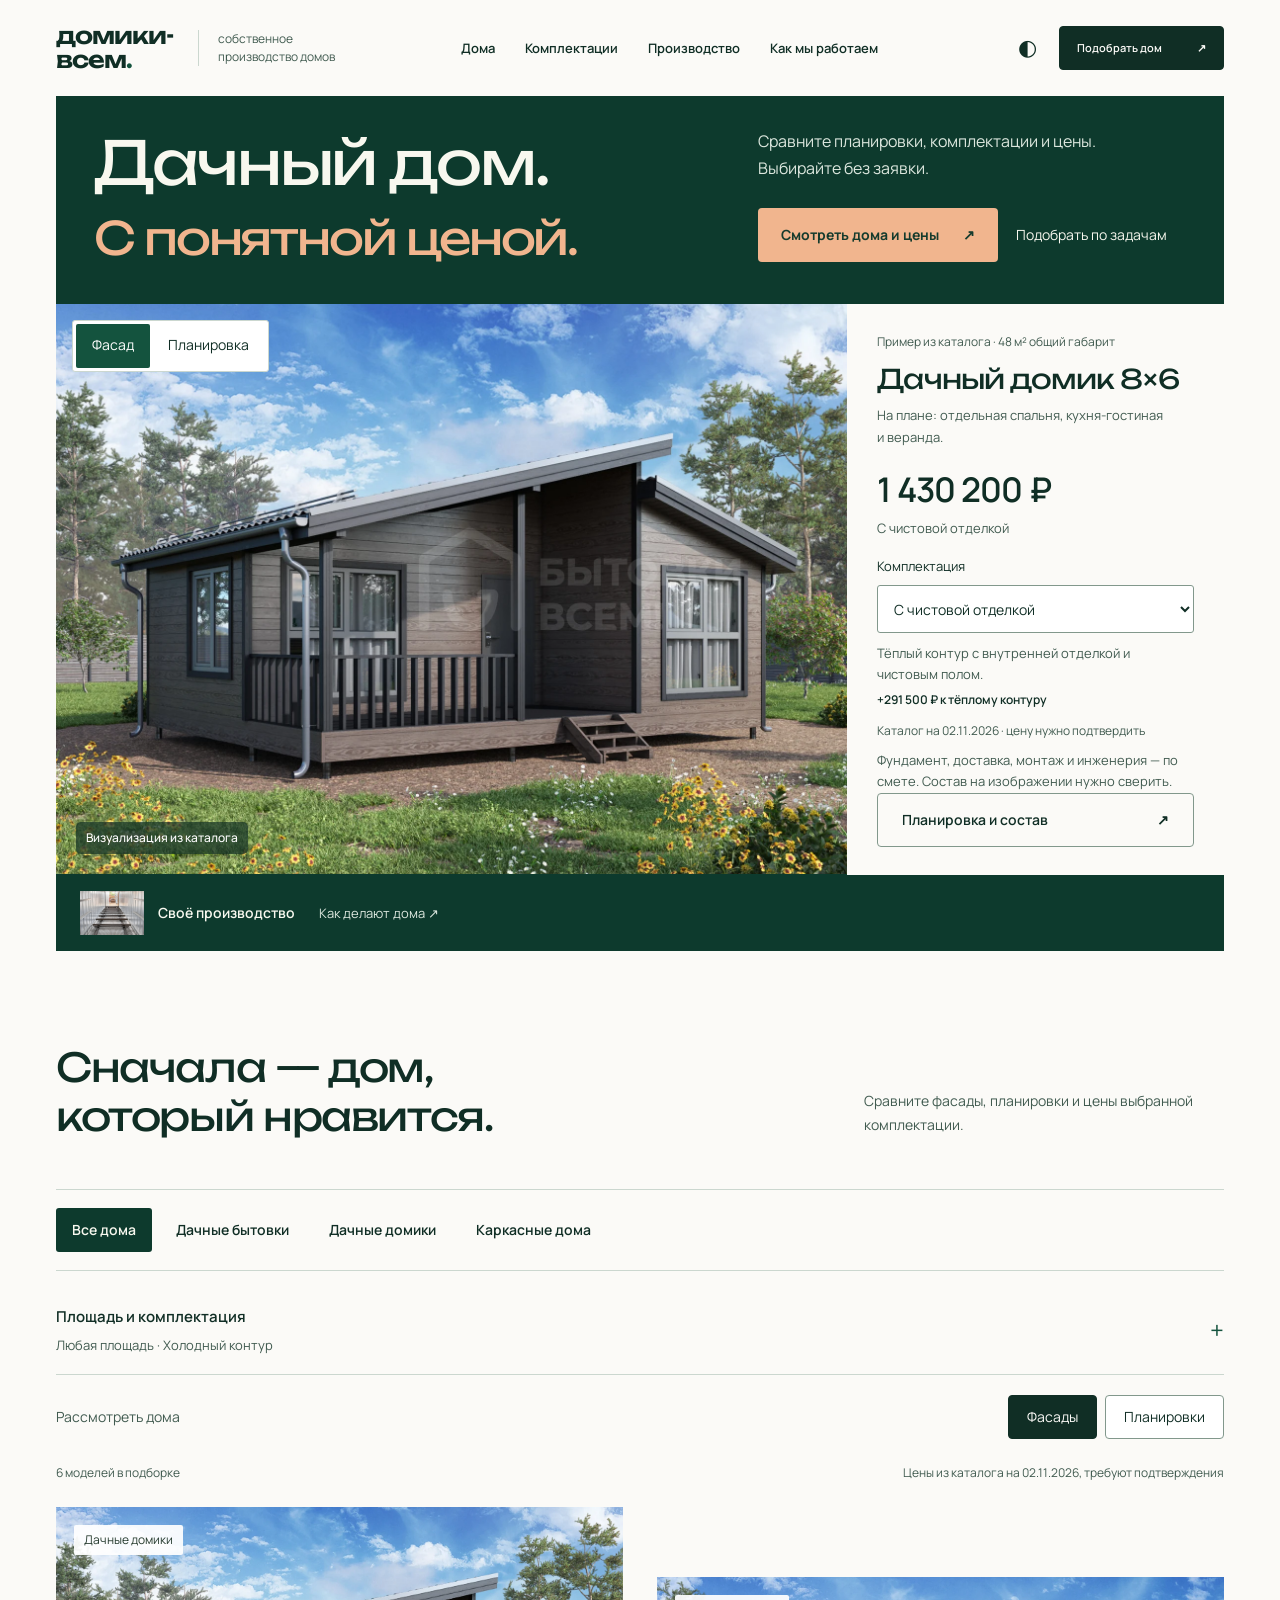
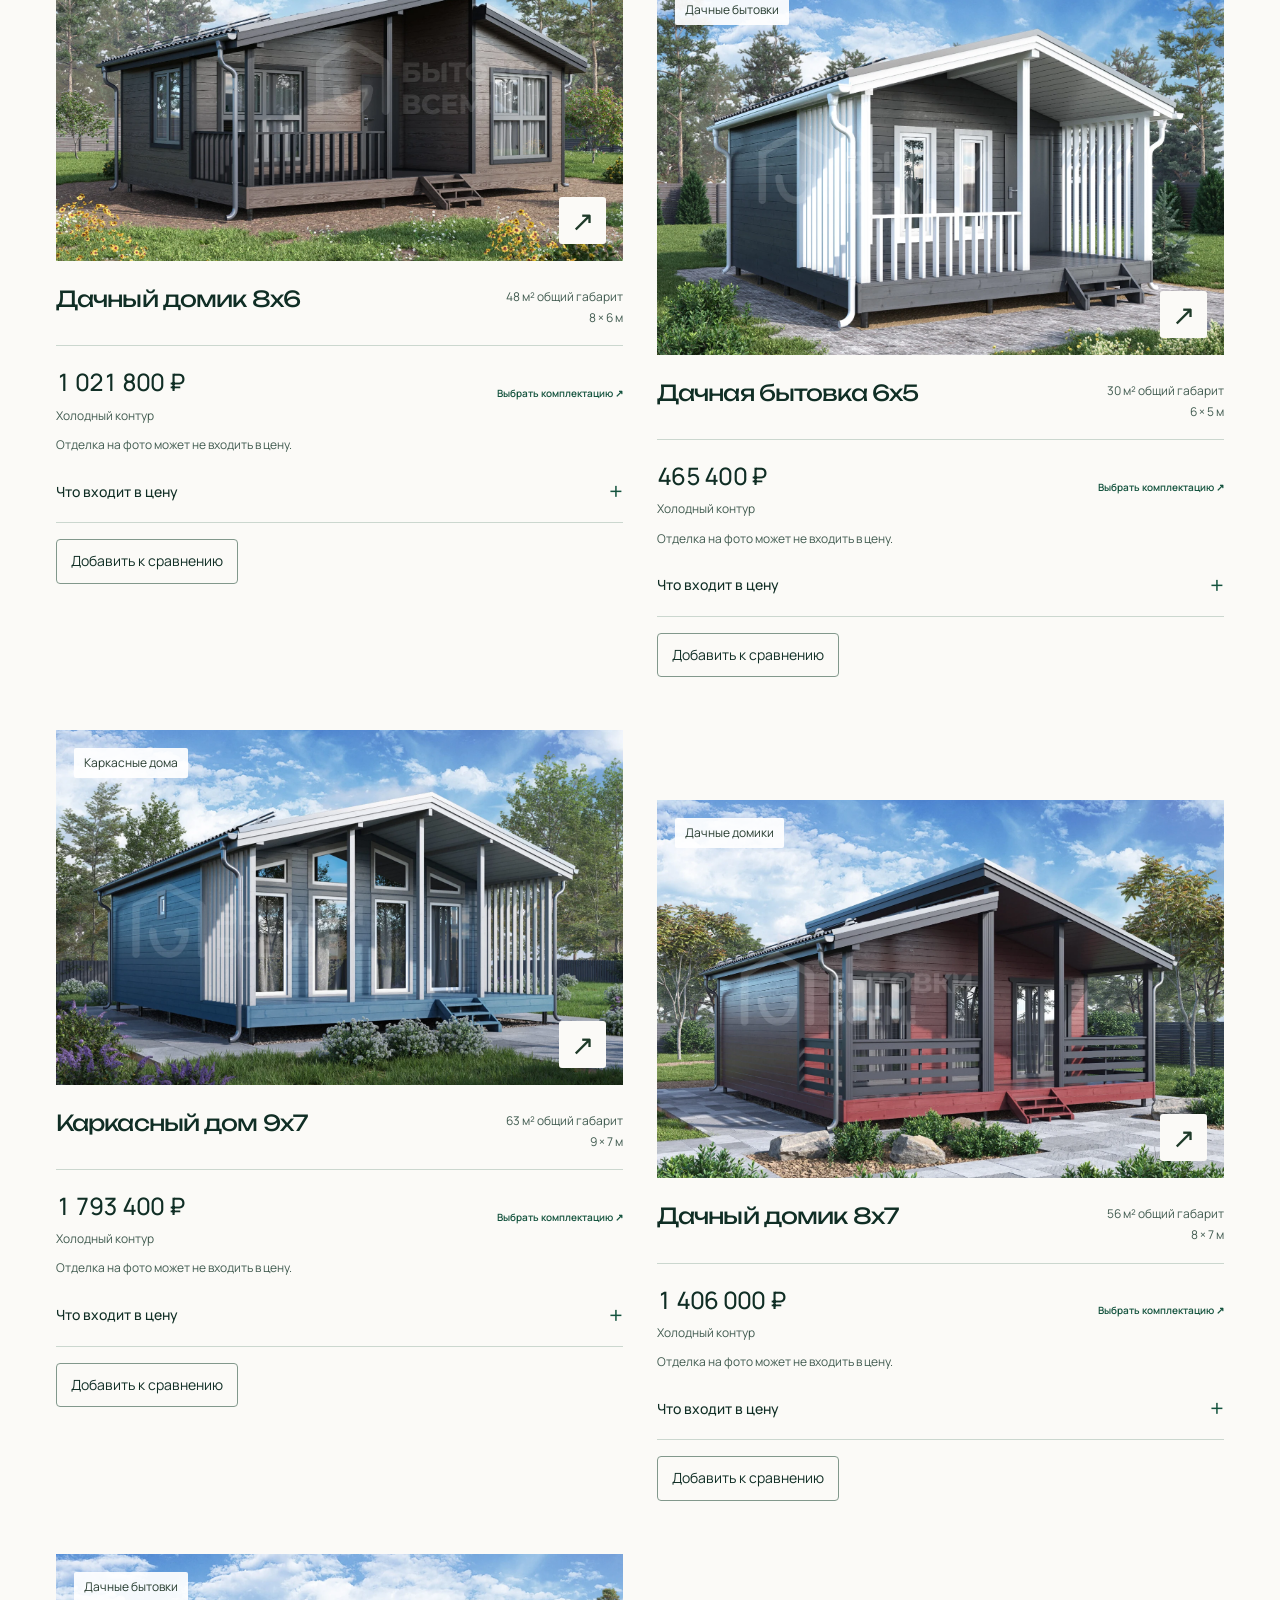
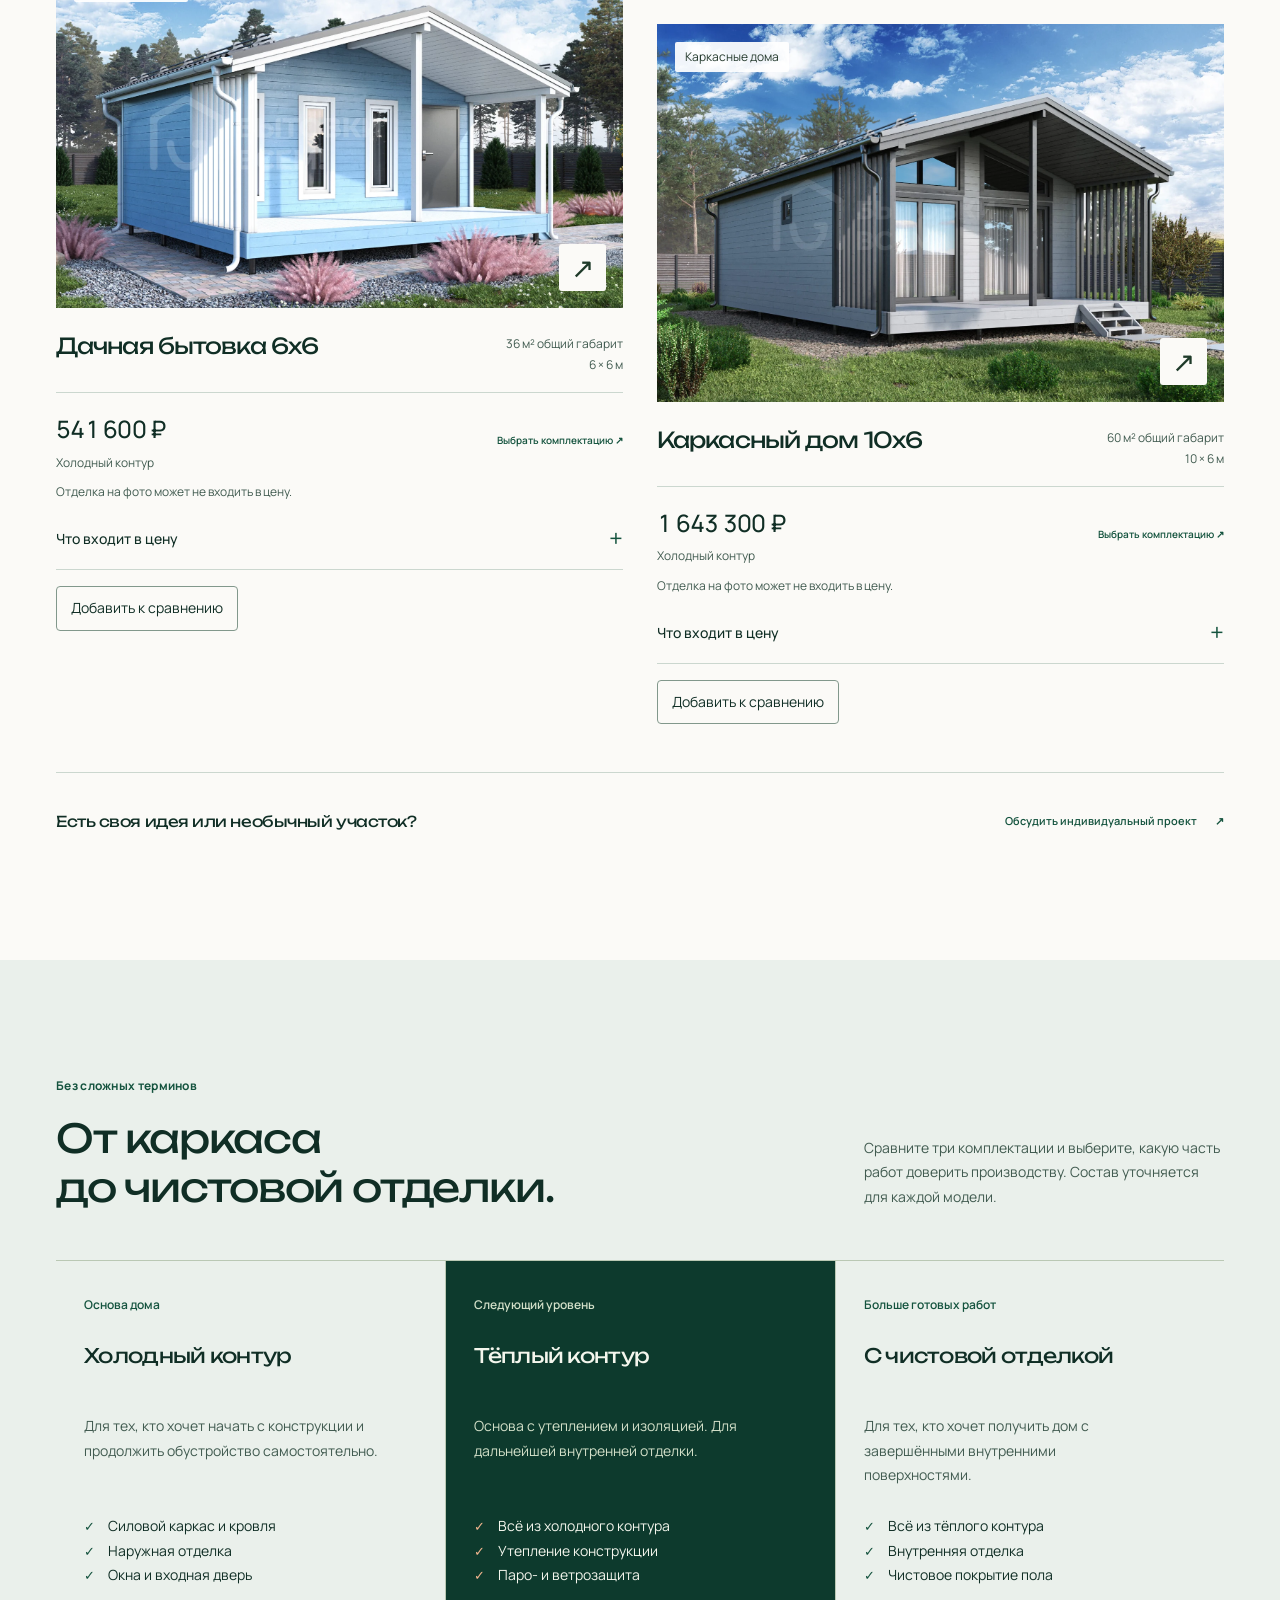
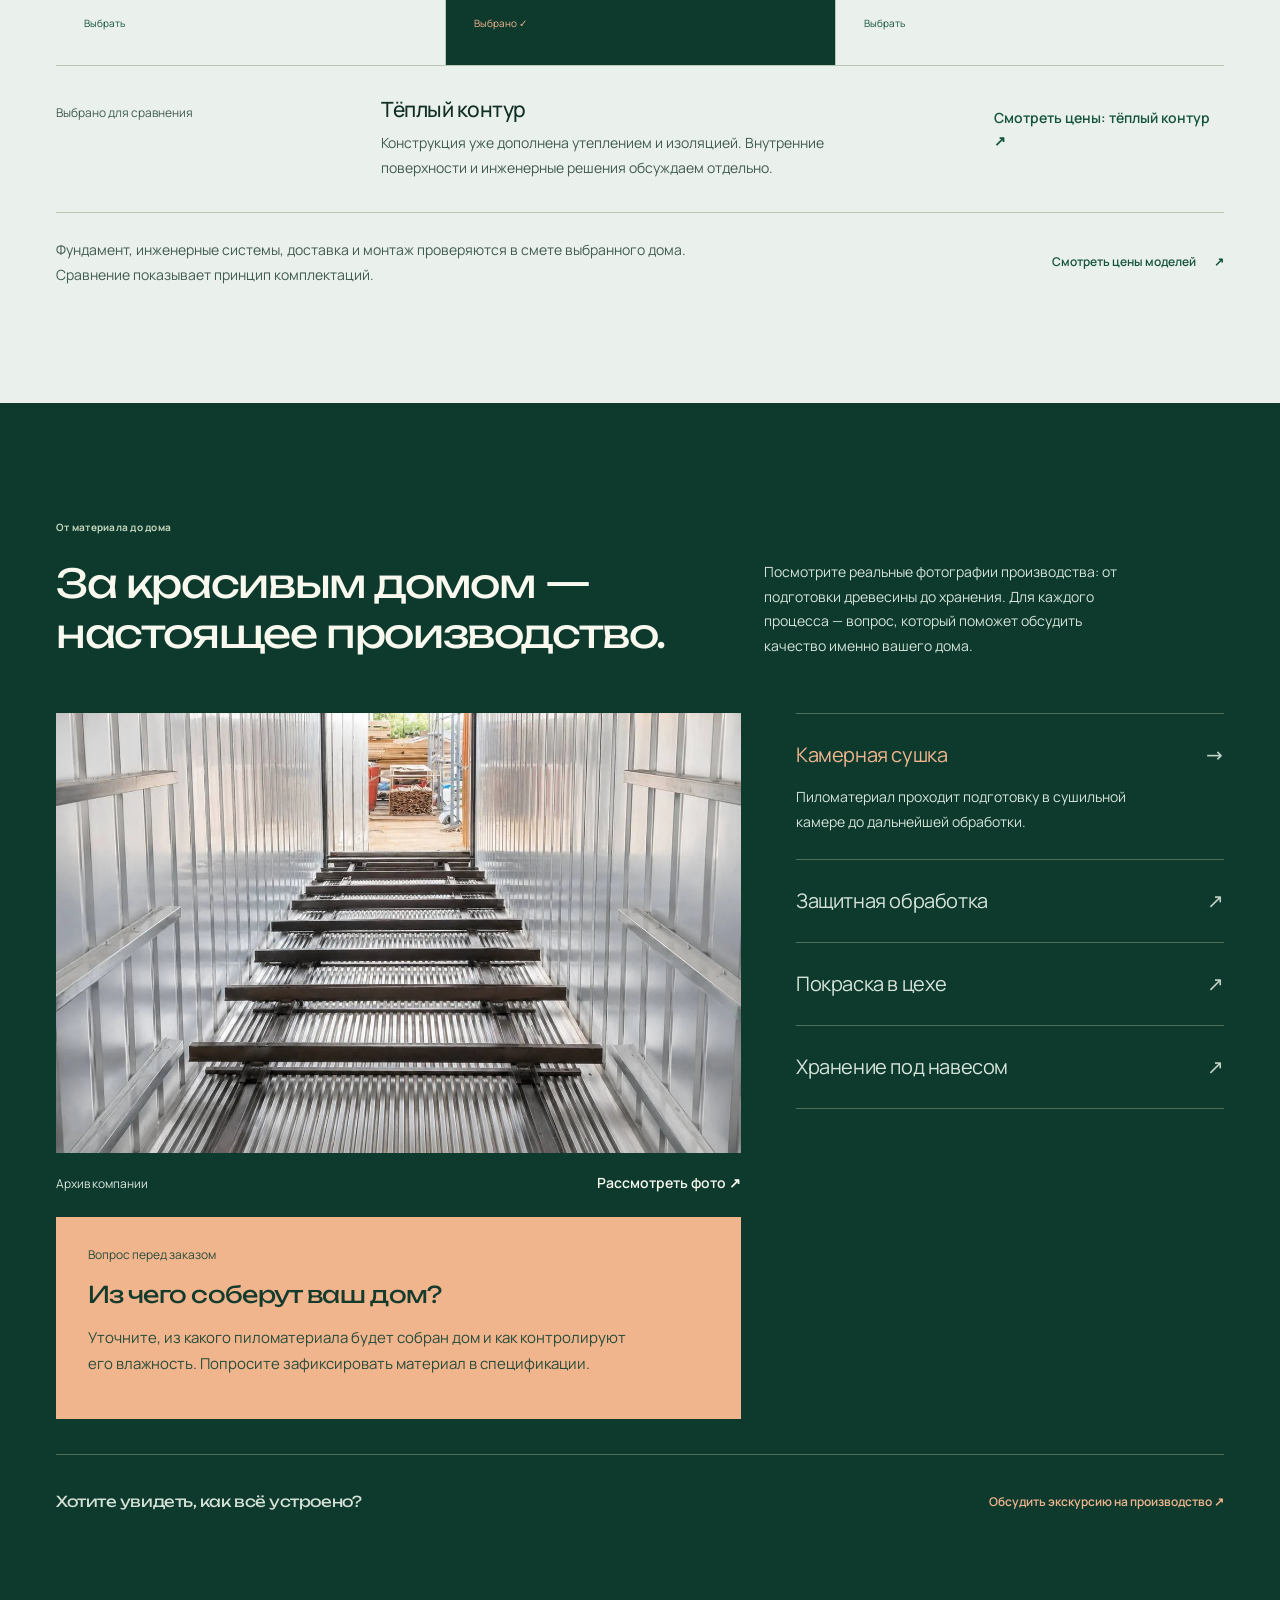
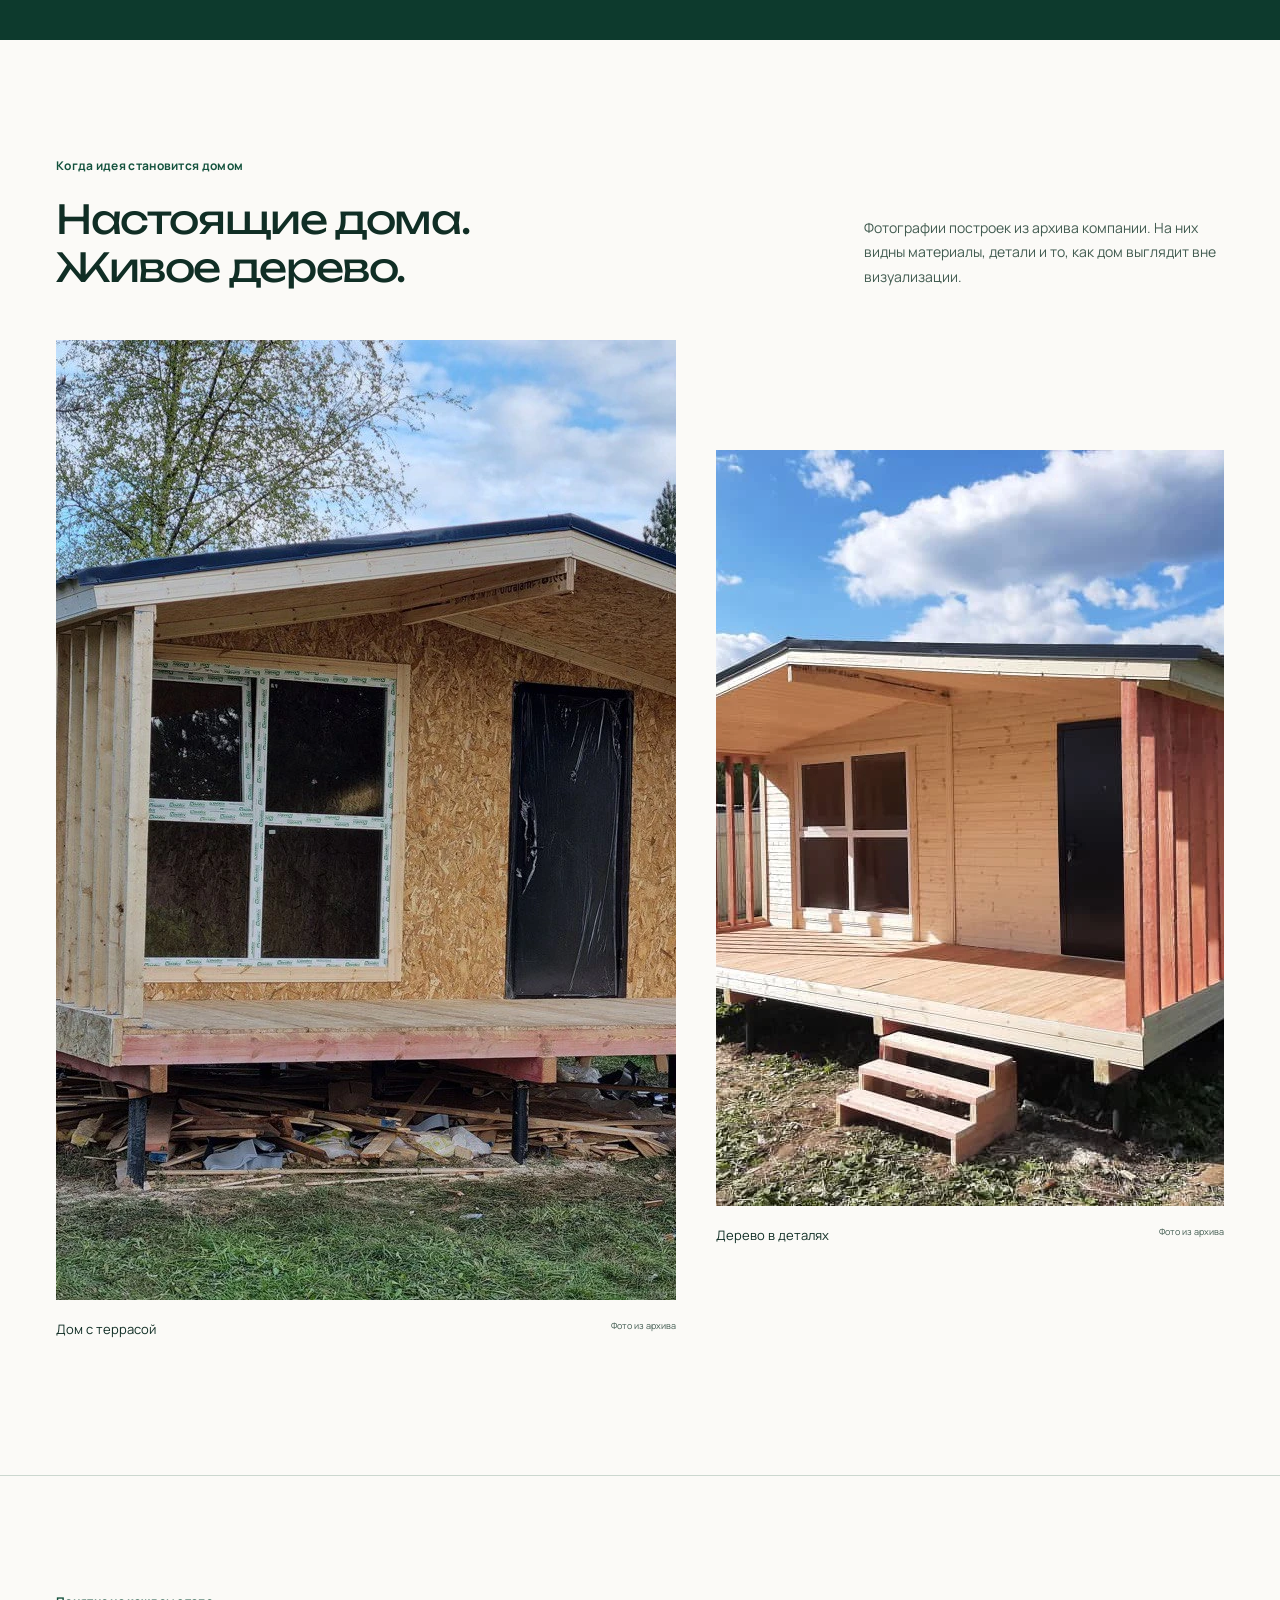
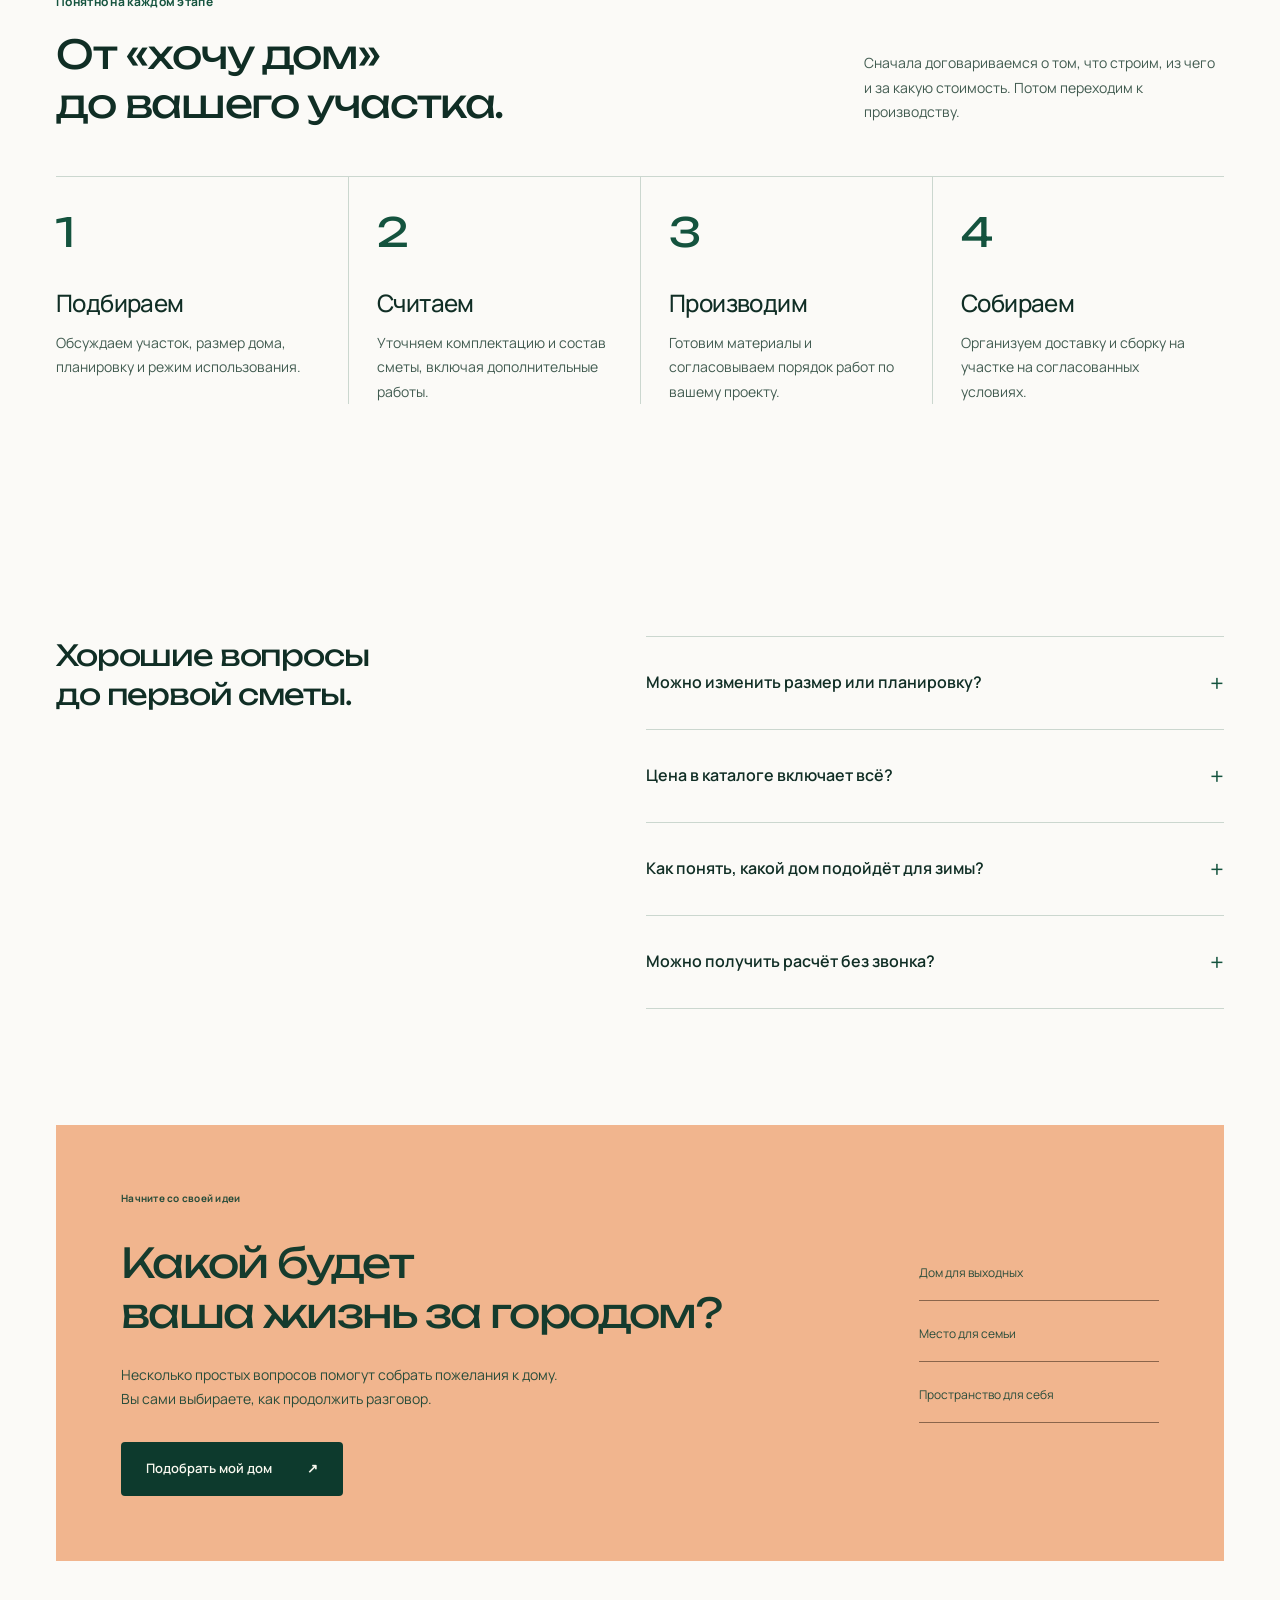
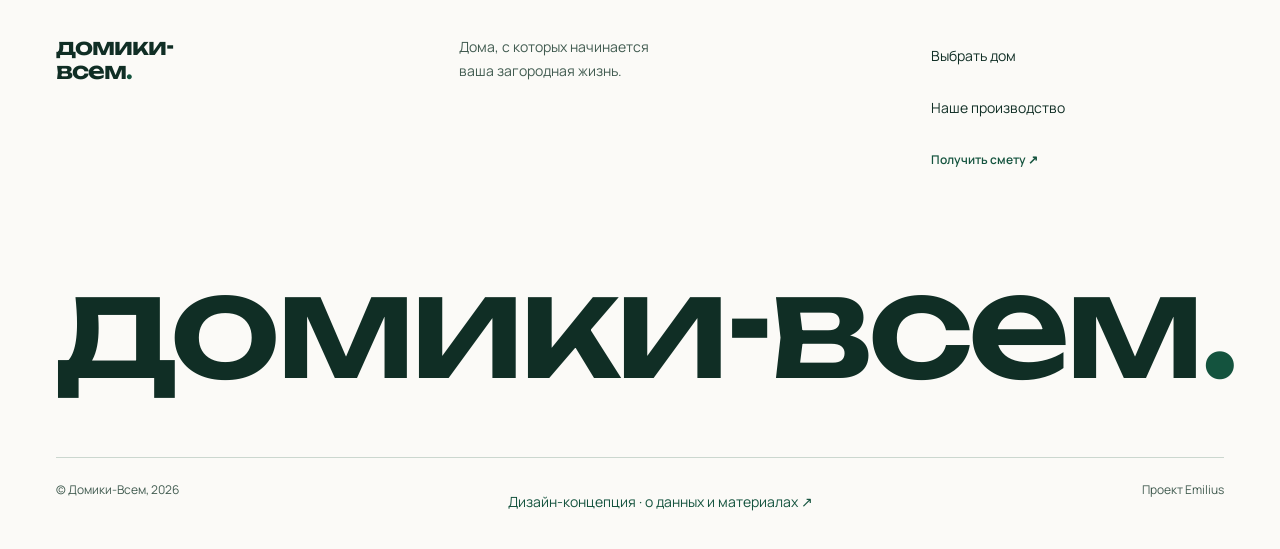
==== index.html @ 2ce1e530 "Keep hero prices honest when catalogue data is unavailable" ====
<!doctype html>
<!-- REVISION 2: Architectural character: compact-house culture, distinctive Unbounded typography, a forest-green living-space hero, staggered house selection and tactile readiness comparison. Product data, estimate flow and public audience preserved. THESIS: A house showroom with transparent choices. OWN-WORLD: daylight canvas, forest green, large unframed architecture and precise spec rows. STORY: see a home, understand its configuration, request an estimate. FIRST VIEWPORT: typographic brand and navigation; left headline, right brief and actions; panoramic house photograph below. FORM: grounded direction 5, exhibition catalogue, seed 46422dab; direct implementation authorized without waiting for customer approval. -->
<html lang="ru">
<head>
<meta charset="UTF-8"><meta name="viewport" content="width=device-width, initial-scale=1.0">
<meta name="theme-color" content="#0d3a2d"><meta name="description" content="Дизайн-концепция Домики-Всем: дачные и каркасные дома собственного производства. Выберите модель и комплектацию и посмотрите сценарий получения сметы.">
<title>Домики-Всем — дома для жизни за городом</title>
<link rel="stylesheet" href="fonts.css?v=c88b00edbe"><link rel="stylesheet" href="display-font.css?v=42f1547f35"><link rel="stylesheet" href="style.css?v=08215e1f0a"><link rel="stylesheet" href="identity.css?v=7b6765a3bf"><link rel="stylesheet" href="accessibility.css?v=33c9990e2f"><link rel="stylesheet" href="motion.css?v=b789228e05"><link rel="stylesheet" href="palette.css?v=3a1bd7988d"><link rel="stylesheet" href="hero.css?v=2a68245c5f"><link rel="preload" as="image" href="assets/house-1-1.webp" imagesrcset="assets/hero-house-760.webp 760w, assets/hero-house-1200.webp 1200w, assets/house-1-1.webp 1600w" imagesizes="(max-width: 768px) 100vw, (max-width: 950px) calc(100vw - 72px), (max-width: 1100px) 660px, 900px">
</head>
<body>
<a class="skip" href="#main">К содержимому</a>
<header class="header"><div class="header-inner">
<a href="#" class="brand" aria-label="Домики-Всем — главная"><span class="brand-name">домики-<span>всем<span class="brand-period">.</span></span></span><span class="brand-caption"><span class="brand-caption-full">собственное<br>производство домов</span><span class="brand-caption-short">Производство домов</span></span></a>
<nav class="desktop-nav" aria-label="Основная навигация"><a href="#catalog">Дома</a><a href="#packages">Комплектации</a><a href="#production">Производство</a><a href="#process">Как мы работаем</a></nav>
<div class="header-actions"><button class="theme-toggle icon-button" aria-label="Сменить цветовую тему" title="Сменить тему">◐</button><button class="button button-small outline" data-quiz>Подобрать дом <span aria-hidden="true">↗</span></button><button class="menu-button icon-button" aria-label="Открыть меню" aria-expanded="false" aria-controls="mobile-navigation">☰</button></div>
</div><nav id="mobile-navigation" class="mobile-nav" aria-label="Мобильная навигация" hidden><a href="#catalog">Дома</a><a href="#packages">Комплектации</a><a href="#production">Производство</a><a href="#process">Как мы работаем</a><button class="button" id="mobile-menu-quiz" type="button">Подобрать дом <span aria-hidden="true">↗</span></button></nav></header>
<main id="main" tabindex="-1">
<div id="home-page">
<section class="hero hero-v2 hero-v3 container" aria-labelledby="hero-title">
<div class="hero-stage">
<div class="hero-copy">
<h1 id="hero-title">Дачный дом.<br><span>С понятной ценой.</span></h1>
<p class="hero-lead">Сравните планировки, комплектации и цены. Выбирайте без заявки.</p>
<div class="hero-buttons"><a class="button" id="hero-catalog-open" href="#catalog">Смотреть дома и цены <span aria-hidden="true">↗</span></a><button class="text-button" data-quiz>Подобрать по задачам</button></div>

</div>
<div class="hero-featured">
<div class="hero-visual"><img id="hero-image" src="assets/house-1-1.webp" srcset="assets/hero-house-760.webp 760w, assets/hero-house-1200.webp 1200w, assets/house-1-1.webp 1600w" sizes="(max-width: 768px) 100vw, (max-width: 950px) calc(100vw - 72px), (max-width: 1100px) 660px, 900px" alt="Дачный домик 8×6: визуализация из каталога компании" width="1600" height="1200" fetchpriority="high"><span class="image-caption" id="hero-image-caption" role="status">Визуализация из каталога</span><div class="hero-image-feedback" id="hero-image-feedback" hidden><p id="hero-image-status" role="status"></p><button class="button" id="hero-image-retry" type="button" hidden>Повторить загрузку</button></div><div class="hero-view-controls" role="group" aria-label="Рассмотреть дом 8×6"><button type="button" data-hero-view="facade" aria-pressed="true" aria-controls="hero-image">Фасад</button><button type="button" data-hero-view="plan" aria-pressed="false" aria-controls="hero-image">Планировка</button></div><a class="hero-plan-full" id="hero-plan-full" href="assets/house-1-2.webp" target="_blank" rel="noopener" aria-label="План дома 8×6 в полном размере (новая вкладка)" hidden>План целиком ↗</a></div>
<aside class="hero-offer" aria-labelledby="hero-model-title">
<p class="hero-offer-label">Пример из каталога · 48 м² общий габарит</p>
<h2 id="hero-model-title">Дачный домик 8×6</h2><p class="hero-model-meta">На плане: отдельная спальня, кухня-гостиная и веранда.</p>

<div class="hero-data-feedback" id="hero-data-feedback" hidden><p id="hero-data-status" role="status"></p><button class="text-button" id="hero-data-retry" type="button">Повторить загрузку каталога ↻</button></div><div class="hero-offer-price"><strong id="hero-price" aria-live="polite" aria-atomic="true">1 430 200 ₽</strong><span id="hero-package-name">С чистовой отделкой</span><button class="hero-change-package" id="hero-change-package" type="button" aria-controls="hero-edition-control" aria-expanded="false" aria-label="Сменить комплектацию: С чистовой отделкой"><span id="hero-mobile-package">С чистовой отделкой</span><span aria-hidden="true">⌄</span></button></div>
<div class="hero-edition-control" id="hero-edition-control"><label for="hero-edition">Комплектация</label><select id="hero-edition" aria-describedby="hero-package-copy hero-package-delta"><option value="0">Холодный контур</option><option value="1">Тёплый контур</option><option value="2" selected>С чистовой отделкой</option></select><p id="hero-package-copy">Тёплый контур с внутренней отделкой и чистовым полом.</p><p class="hero-package-delta" id="hero-package-delta">+291 500 ₽ к тёплому контуру</p><button class="text-button hero-edition-done" id="hero-edition-done" type="button">Готово ↑</button></div>
<p class="hero-price-date">Каталог на 02.11.2026 · цену нужно подтвердить</p><p class="hero-price-scope" id="hero-price-scope">Фундамент, доставка, монтаж и инженерия — по смете. Состав на изображении нужно сверить.</p>
<a class="button outline" id="hero-model-open" href="#house-1">Планировка и состав <span aria-hidden="true">↗</span></a>
</aside></div>
<a class="hero-workshop-link" href="#production"><img src="assets/drying.webp" alt="" width="160" height="120" loading="lazy"><span><strong>Своё производство</strong><small>Как делают дома&nbsp;↗</small></span></a>
</div>
</section>
<section class="section container catalog" id="catalog" aria-labelledby="catalog-title"><div class="section-heading"><div><h2 id="catalog-title">Сначала — дом,<br>который нравится.</h2></div><p class="section-intro">Сравните фасады, планировки и цены выбранной комплектации.</p></div>
<div class="catalog-controls"><div class="category-tabs" role="group" aria-label="Тип дома"><button class="filter active" data-category="all" aria-pressed="true">Все дома</button><button class="filter" data-category="products" aria-pressed="false">Дачные бытовки</button><button class="filter" data-category="homes" aria-pressed="false">Дачные домики</button><button class="filter" data-category="frame" aria-pressed="false">Каркасные дома</button></div></div>
<details class="catalog-options" id="catalog-options"><summary><span>Площадь и комплектация<small id="catalog-options-summary">Любая площадь · Холодный контур</small></span></summary><div class="catalog-options-panel"><label class="area-filter">Площадь <select id="area-filter" aria-label="Площадь дома"><option value="all">Любая</option><option value="small">До 40 м²</option><option value="medium">40–60 м²</option><option value="large">От 60 м²</option></select></label><div class="catalog-edition"><label for="catalog-edition">Сравнить цены в одной комплектации</label><select id="catalog-edition"><option value="0">Холодный контур</option><option value="1">Тёплый контур</option><option value="2">С чистовой отделкой</option></select><p id="catalog-edition-note">Каркас, кровля, наружная отделка, окна и входная дверь. Состав уточняется по модели.</p></div><button class="button" id="catalog-options-done">Показать подборку</button></div></details><div class="catalog-view" role="group" aria-label="Изображения в каталоге"><span>Рассмотреть дома</span><div><button data-catalog-view="facade" aria-pressed="true">Фасады</button><button data-catalog-view="plan" aria-pressed="false">Планировки</button></div></div><div class="catalog-meta"><span id="catalog-count" aria-live="polite">Загружаем модели…</span><span>Цены из каталога на 02.11.2026, требуют подтверждения</span></div>
<div class="compare-tray" id="compare-tray" hidden><p id="compare-count" tabindex="-1" role="status"></p><div><button class="button" id="compare-open" disabled>Сравнить два дома</button><button class="text-button" id="compare-clear">Очистить</button></div></div><div class="model-grid" id="model-grid"></div><div id="catalog-empty" class="empty-state" hidden><h3>В этой подборке пока нет домов</h3><p>Попробуйте другую площадь или сбросьте фильтры.</p><button class="button outline" id="reset-filters">Показать все дома</button></div>
<section id="house-comparison" class="house-comparison" aria-labelledby="comparison-title" hidden><h3 id="comparison-title" tabindex="-1">Два дома. Планировки и цены.</h3><p>Сравниваем габариты и цены комплектаций из каталога на 02.11.2026. Состав на фото и итоговую смету на участке нужно подтвердить.</p><div id="comparison-content"></div><button class="text-button" id="compare-return">← Вернуться к выбору домов</button></section><div class="catalog-help"><span>Есть своя идея или необычный участок?</span><button class="text-button" data-quiz>Обсудить индивидуальный проект <span aria-hidden="true">↗</span></button></div>
</section>
<section class="packages-section section" id="packages" aria-labelledby="packages-title"><div class="container"><div class="section-heading"><div><p class="eyebrow">Без сложных терминов</p><h2 id="packages-title">От каркаса<br>до чистовой отделки.</h2></div><p class="section-intro">Сравните три комплектации и выберите, какую часть работ доверить производству. Состав уточняется для каждой модели.</p></div>
<div class="package-columns"><article class="package-choice" data-readiness="0" tabindex="0" role="button" aria-pressed="false" aria-label="Показать холодный контур"><span class="package-index">Основа дома</span><h3>Холодный контур</h3><p>Для тех, кто хочет начать с конструкции и продолжить обустройство самостоятельно.</p><ul><li>Силовой каркас и кровля</li><li>Наружная отделка</li><li>Окна и входная дверь</li></ul></article><article class="package-featured package-choice" data-readiness="1" tabindex="0" role="button" aria-pressed="true" aria-label="Показать тёплый контур"><span class="package-index">Следующий уровень</span><h3>Тёплый контур</h3><p>Основа с утеплением и изоляцией. Для дальнейшей внутренней отделки.</p><ul><li>Всё из холодного контура</li><li>Утепление конструкции</li><li>Паро- и ветрозащита</li></ul></article><article class="package-choice" data-readiness="2" tabindex="0" role="button" aria-pressed="false" aria-label="Показать чистовую отделку"><span class="package-index">Больше готовых работ</span><h3>С чистовой отделкой</h3><p>Для тех, кто хочет получить дом с завершёнными внутренними поверхностями.</p><ul><li>Всё из тёплого контура</li><li>Внутренняя отделка</li><li>Чистовое покрытие пола</li></ul></article></div><div class="readiness-summary" aria-live="polite"><span class="readiness-label">Выбрано для сравнения</span><div><h3 id="readiness-title">Тёплый контур</h3><p id="readiness-copy">Конструкция уже дополнена утеплением и изоляцией. Внутренние поверхности и инженерные решения обсуждаем отдельно.</p></div><a class="text-button" id="readiness-catalog" href="#catalog">Смотреть цены: тёплый контур ↗</a></div><div class="package-footnote"><p>Фундамент, инженерные системы, доставка и монтаж проверяются в смете выбранного дома. Сравнение показывает принцип комплектаций.</p><a class="text-button" href="#catalog">Смотреть цены моделей <span aria-hidden="true">↗</span></a></div>
</div></section>
<section class="production-section section" id="production" aria-labelledby="production-title"><div class="container"><div class="production-top"><div><p class="eyebrow">От материала до дома</p><h2 id="production-title">За красивым домом — <br>настоящее производство.</h2></div><p>Посмотрите реальные фотографии производства: от подготовки древесины до хранения. Для каждого процесса — вопрос, который поможет обсудить качество именно вашего дома.</p></div><div class="production-layout"><div class="production-tabs" role="group" aria-label="Процессы производства"><button class="production-tab active" data-production="drying" aria-pressed="true"><span class="production-tab-title">Камерная сушка <span aria-hidden="true">↗</span></span><span class="production-tab-copy">Пиломатериал проходит подготовку в сушильной камере до дальнейшей обработки.</span></button><button class="production-tab" data-production="treatment" aria-pressed="false"><span class="production-tab-title">Защитная обработка <span aria-hidden="true">↗</span></span><span class="production-tab-copy">На производстве есть ванна для обработки древесины огнебиозащитным составом.</span></button><button class="production-tab" data-production="painting" aria-pressed="false"><span class="production-tab-title">Покраска в цехе <span aria-hidden="true">↗</span></span><span class="production-tab-copy">Отдельный покрасочный цех позволяет работать с материалом круглый год.</span></button><button class="production-tab" data-production="warehouse" aria-pressed="false"><span class="production-tab-title">Хранение под навесом <span aria-hidden="true">↗</span></span><span class="production-tab-copy">Подготовленные к отправке материалы хранятся на территории производства под навесом.</span></button></div><div class="production-evidence"><div class="production-visual"><img id="production-image" src="assets/drying.webp" alt="Сушильная камера на производстве Домики-Всем" width="1200" height="900" loading="lazy"></div><div class="production-photo-tools"><span>Архив компании</span><a class="text-button" id="production-full" href="assets/drying.webp" target="_blank" rel="noopener" aria-label="Рассмотреть фото: Камерная сушка (новая вкладка)">Рассмотреть фото ↗</a></div><div class="production-question" aria-live="polite" aria-atomic="true"><span>Вопрос перед заказом</span><h3 id="production-question-title">Из чего соберут ваш дом?</h3><p id="production-question-copy">Уточните, из какого пиломатериала будет собран дом и как контролируют его влажность. Попросите зафиксировать материал в спецификации.</p></div></div></div><div class="production-visit"><p>Хотите увидеть, как всё устроено?</p><button class="text-button" id="tour-request">Обсудить экскурсию на производство ↗</button></div></div></section>
<section class="section container real-houses" aria-labelledby="real-title"><div class="section-heading"><div><p class="eyebrow">Когда идея становится домом</p><h2 id="real-title">Настоящие дома.<br>Живое дерево.</h2></div><p class="section-intro">Фотографии построек из архива компании. На них видны материалы, детали и то, как дом выглядит вне визуализации.</p></div><div class="built-grid"><figure><img src="assets/built-house.webp" alt="Построенный деревянный дом с крытой террасой" width="1280" height="960" loading="lazy"><figcaption>Дом с террасой <span>Фото из архива</span></figcaption></figure><figure><img src="assets/built-house-2.webp" alt="Дачный дом с деревянной отделкой и перилами террасы" width="1008" height="756" loading="lazy"><figcaption>Дерево в деталях <span>Фото из архива</span></figcaption></figure></div></section>
<section class="section process-section container" id="process" aria-labelledby="process-title"><div class="section-heading"><div><p class="eyebrow">Понятно на каждом этапе</p><h2 id="process-title">От «хочу дом»<br>до вашего участка.</h2></div><p class="section-intro">Сначала договариваемся о том, что строим, из чего и за какую стоимость. Потом переходим к производству.</p></div><ol class="process-list"><li><span class="step-number">1</span><h3>Подбираем</h3><p>Обсуждаем участок, размер дома, планировку и режим использования.</p></li><li><span class="step-number">2</span><h3>Считаем</h3><p>Уточняем комплектацию и состав сметы, включая дополнительные работы.</p></li><li><span class="step-number">3</span><h3>Производим</h3><p>Готовим материалы и согласовываем порядок работ по вашему проекту.</p></li><li><span class="step-number">4</span><h3>Собираем</h3><p>Организуем доставку и сборку на участке на согласованных условиях.</p></li></ol></section>
<section class="section faq-section container" aria-labelledby="faq-title"><div class="faq-layout"><h2 id="faq-title">Хорошие вопросы<br>до первой сметы.</h2><div class="faq-list"><details><summary>Можно изменить размер или планировку?</summary><p>Компания рассматривает индивидуальные проекты. Расскажите о нужном размере, расположении окон, входа и террасы: возможность изменений и стоимость уточняются по проекту.</p></details><details><summary>Цена в каталоге включает всё?</summary><p>В каталоге показана цена комплектации из открытого каталога на дату подготовки концепции. Актуальную стоимость, фундамент, доставку, монтаж и инженерные системы нужно подтвердить в индивидуальной смете.</p></details><details><summary>Как понять, какой дом подойдёт для зимы?</summary><p>При подборе укажите, планируете ли приезжать зимой или жить постоянно. Утепление, отопление и инженерные решения должны соответствовать режиму использования: одно название комплектации этого не определяет.</p></details><details><summary>Можно получить расчёт без звонка?</summary><p>Да, в предлагаемом сценарии можно выбрать Telegram и указать свой username. Если удобнее другой мессенджер, можно оставить телефон и не давать разрешение на звонок.</p></details></div></div></section>
<section class="container final-section"><div><p class="eyebrow">Начните со своей идеи</p><h2>Какой будет<br>ваша жизнь за городом?</h2><p>Несколько простых вопросов помогут собрать пожелания к дому.<br>Вы сами выбираете, как продолжить разговор.</p><button class="button light" data-quiz>Подобрать мой дом <span aria-hidden="true">↗</span></button></div><div class="final-note"><span>Дом для выходных</span><span>Место для семьи</span><span>Пространство для себя</span></div></section>
</div>
<div id="detail-page" hidden></div>
</main>
<footer class="footer container"><div class="footer-top"><a class="brand footer-brand" href="#"><span class="brand-name">домики-<span>всем<span class="brand-period">.</span></span></span></a><p>Дома, с которых начинается<br>ваша загородная жизнь.</p><nav aria-label="Навигация в подвале"><a href="#catalog">Выбрать дом</a><a href="#production">Наше производство</a><button class="text-button" data-quiz>Получить смету ↗</button></nav></div><div class="footer-signature" aria-hidden="true">домики-всем<span>.</span></div><div class="footer-bottom"><span>© Домики-Всем, 2026</span><button class="concept-link" id="concept-info">Дизайн-концепция · о данных и материалах ↗</button><span>Проект Emilius</span></div></footer>
<dialog id="quiz-dialog" aria-labelledby="quiz-title"><div class="dialog-header"><span class="dialog-brand">домики-всем.</span><button class="icon-button close-dialog" aria-label="Закрыть подбор">✕</button></div><div id="quiz-content"></div></dialog>
<dialog id="info-dialog" aria-labelledby="info-title"><div class="dialog-header"><span class="dialog-brand">О проекте</span><button class="icon-button close-info" aria-label="Закрыть информацию">✕</button></div><div class="info-content"><p class="eyebrow">Дизайн-концепция</p><h2 id="info-title">Увидеть будущий сайт<br>до его запуска.</h2><p>Это самостоятельная интерактивная концепция редизайна, подготовленная Emilius по переписке проекта. Она не заменяет действующий сайт компании.</p><p>Выбранные модели, параметры и цены взяты из открытого каталога 2 ноября 2026 года. Их актуальность и состав комплектаций требуют подтверждения. Фотографии и визуализации взяты из материалов компании и её сайта.</p><p>Формы работают в демонстрационном режиме. Данные никуда не отправляются и не сохраняются после закрытия страницы. Можно скачать пример своей заявки.</p><a href="https://bytovki-vsem.ru/" target="_blank" rel="noopener" class="button outline">Открыть действующий сайт ↗</a></div></dialog>
<script src="app.js?v=2c710c3713" defer></script>
</body></html>
---- fonts.css ----
@font-face {
  font-family: 'Manrope';
  font-style: normal;
  font-weight: 400;
  font-display: swap;
  src: url(assets/manrope-1.woff2?v=d3303a8d16) format('woff2');
}
@font-face {
  font-family: 'Manrope';
  font-style: normal;
  font-weight: 500;
  font-display: swap;
  src: url(assets/manrope-2.woff2?v=ea1e5879a0) format('woff2');
}
@font-face {
  font-family: 'Manrope';
  font-style: normal;
  font-weight: 600;
  font-display: swap;
  src: url(assets/manrope-3.woff2?v=96048311e7) format('woff2');
}
@font-face {
  font-family: 'Manrope';
  font-style: normal;
  font-weight: 700;
  font-display: swap;
  src: url(assets/manrope-4.woff2?v=91ba7cfc89) format('woff2');
}
@font-face {
  font-family: 'Manrope';
  font-style: normal;
  font-weight: 800;
  font-display: swap;
  src: url(assets/manrope-5.woff2?v=79db0c9358) format('woff2');
}
---- display-font.css ----
@font-face {
  font-family: 'Unbounded';
  font-style: normal;
  font-weight: 400;
  font-display: swap;
  src: url(assets/unbounded-1.woff2?v=a682225d7b) format('woff2');
}
@font-face {
  font-family: 'Unbounded';
  font-style: normal;
  font-weight: 500;
  font-display: swap;
  src: url(assets/unbounded-2.woff2?v=663d696b7d) format('woff2');
}
@font-face {
  font-family: 'Unbounded';
  font-style: normal;
  font-weight: 600;
  font-display: swap;
  src: url(assets/unbounded-3.woff2?v=f36c305875) format('woff2');
}
@font-face {
  font-family: 'Unbounded';
  font-style: normal;
  font-weight: 700;
  font-display: swap;
  src: url(assets/unbounded-4.woff2?v=c08e446cb6) format('woff2');
}
---- style.css ----
:root{--bg:#f6f7f4;--surface:#fff;--ink:#202b25;--muted:#59665d;--line:#dce2da;--accent:#176448;--accent-hover:#114b36;--tint:#e9efe8;--forest:#173e2d;--white:#fff;--radius:14px;--control:8px;--ease:cubic-bezier(.16,1,.3,1)}
*{box-sizing:border-box}html{scroll-behavior:smooth;scroll-padding-top:100px}body{margin:0;background:var(--bg);color:var(--ink);font-family:Manrope,Arial,sans-serif;font-size:15px;line-height:1.6}button,input,select{font:inherit}button,a,input,select,summary{-webkit-tap-highlight-color:transparent}button,a{touch-action:manipulation}button{cursor:pointer;color:inherit}a{color:inherit;text-decoration:none}img{max-width:100%;display:block}button{border:0;background:none}button:disabled{cursor:not-allowed;opacity:.4}h1,h2,h3,p{margin:0}h1,h2,h3{font-weight:500;line-height:1.12;text-wrap:balance}h1,h2{letter-spacing:-.04em}h2{font-size:clamp(34px,4vw,56px)}h3{font-size:23px;letter-spacing:-.025em}p{color:var(--muted)}[hidden]{display:none!important}:focus-visible{outline:3px solid #7caa85;outline-offset:5px}::selection{background:#c8dfce;color:#173e2d}.container{max-width:1536px;margin:0 auto;padding-left:48px;padding-right:48px}.section{padding-top:104px;padding-bottom:104px}.eyebrow{font-size:12px;font-weight:700;letter-spacing:.06em;margin-bottom:24px;color:var(--accent)}.section-heading{display:flex;align-items:flex-end;justify-content:space-between;gap:40px;margin-bottom:44px}.section-intro{max-width:365px;font-size:15px;line-height:1.8;padding-bottom:4px}.button{min-height:52px;padding:14px 23px;border-radius:var(--control);background:var(--accent);color:#fff;display:inline-flex;align-items:center;justify-content:center;gap:28px;font-weight:600;font-size:14px;transition:background .2s,transform .2s;white-space:nowrap;border:1px solid transparent}.button:hover{background:var(--accent-hover)}.button:active{transform:translateY(1px)}.button-small{min-height:44px;padding:10px 16px;font-size:12px;gap:22px}.outline{border-color:var(--line);color:var(--ink);background:transparent}.outline:hover{background:var(--tint)}.light{background:#fff;color:var(--forest)}.light:hover{background:#e7efe7}.text-button{display:inline-flex;align-items:center;gap:18px;padding:8px 0;font-weight:600;font-size:13px;line-height:1.5;color:var(--accent);border-bottom:1px solid transparent}.text-button:hover{border-bottom-color:currentColor}.icon-button{width:40px;height:40px;display:inline-grid;place-items:center;font-size:23px;border-radius:8px}.icon-button:hover{background:var(--tint)}.skip{position:fixed;top:-100px;left:20px;z-index:60;padding:15px;background:var(--surface)}.skip:focus{top:12px}.header{position:sticky;top:0;z-index:10;background:var(--bg);border-bottom:1px solid var(--line)}.header-inner{max-width:1536px;padding:18px 48px;min-height:88px;margin:auto;display:flex;align-items:center;justify-content:space-between;gap:25px}.brand{display:flex;align-items:center;gap:24px;flex-shrink:0}.brand-name{font-weight:800;font-size:23px;letter-spacing:-.065em;line-height:.92;display:block}.brand-name>span{display:block}.brand-period{color:var(--accent);display:inline!important}.brand-caption{border-left:1px solid var(--line);padding-left:19px;font-size:10px;line-height:1.5;color:var(--muted)}.desktop-nav{display:flex;gap:29px;font-size:12px;font-weight:600}.desktop-nav a:hover{color:var(--accent)}.header-actions{display:flex;gap:10px;align-items:center}.theme-toggle{font-size:22px}.menu-button{display:none}.mobile-nav{padding:12px 20px 24px;border-top:1px solid var(--line)}.mobile-nav a{display:block;padding:10px 0}.hero{padding-top:48px}.hero-intro{display:grid;grid-template-columns:1.45fr 1fr;gap:70px;align-items:end;margin-bottom:44px}.hero .eyebrow{margin-bottom:18px}h1{font-size:clamp(48px,5.1vw,78px);line-height:1.04;font-weight:500}.hero-description{max-width:410px;padding-bottom:5px}.hero-description p{font-size:15px;line-height:1.8}.hero-buttons{display:flex;gap:24px;align-items:center;margin-top:26px}.hero-buttons .text-button{font-size:12px}.hero-image{position:relative;height:clamp(370px,39vw,590px);border-radius:var(--radius);overflow:hidden;background:#c3cfc7}.hero-image>img{width:100%;height:100%;object-fit:cover;object-position:50% 58%}.image-caption{position:absolute;left:22px;bottom:20px;font-size:10px;font-weight:500;background:rgba(20,38,28,.75);color:#fff;padding:5px 10px;border-radius:5px}.hero-photo-link{position:absolute;right:24px;bottom:24px;background:var(--surface);padding:20px 22px;display:flex;gap:36px;align-items:center;border-radius:10px;font-size:12px;line-height:1.6}.hero-photo-link b{font-size:14px;font-weight:600}.circle-arrow{width:43px;height:43px;border:1px solid var(--line);border-radius:50%;display:grid;place-items:center;font-size:24px}.hero-bottom{display:flex;justify-content:space-between;gap:20px;padding:23px 0;border-bottom:1px solid var(--line);font-size:11px;color:var(--muted)}.hero-bottom span+span{position:relative}.catalog-controls{display:flex;gap:20px;justify-content:space-between;align-items:center}.category-tabs{display:flex;gap:7px;flex-wrap:wrap}.filter{padding:11px 18px;border:1px solid var(--line);border-radius:50px;font-size:12px;font-weight:600;transition:background .2s}.filter:hover{background:var(--tint)}.filter.active{background:var(--ink);border-color:var(--ink);color:var(--bg)}.area-filter{display:flex;align-items:center;gap:14px;font-size:11px;color:var(--muted);white-space:nowrap}select{padding:10px 32px 10px 12px;border:1px solid var(--line);border-radius:7px;background:var(--bg);color:var(--ink);font-size:12px;cursor:pointer}.catalog-meta{display:flex;justify-content:space-between;gap:15px;margin:23px 0;color:var(--muted);font-size:10px}.model-grid{display:grid;grid-template-columns:repeat(3,minmax(0,1fr));gap:42px 24px}.model-card{min-width:0}.model-image{display:block;position:relative;overflow:hidden;border-radius:var(--radius);aspect-ratio:1.45;background:#e5e9e2}.model-image img{width:100%;height:100%;object-fit:cover;transition:transform .6s var(--ease)}.model-card:hover .model-image img{transform:scale(1.035)}.model-type{position:absolute;top:13px;left:13px;background:rgba(255,255,255,.93);color:#273c2f;border-radius:5px;font-size:10px;line-height:1.5;padding:6px 9px}.model-image .circle-arrow{position:absolute;right:14px;bottom:14px;background:#fff;color:#1e3a29;border:none;transition:transform .25s}.model-card:hover .circle-arrow{transform:rotate(45deg)}.model-info{padding:19px 0 16px;border-bottom:1px solid var(--line)}.model-info h3{font-size:22px;margin-bottom:10px}.model-specs{display:flex;gap:16px;color:var(--muted);font-size:11px}.model-price{display:flex;justify-content:space-between;align-items:center;gap:10px;margin-top:16px}.model-price strong{font-size:20px;font-weight:600;letter-spacing:-.03em;font-variant-numeric:tabular-nums}.model-price strong span{font-weight:400;font-size:12px;color:var(--muted);margin-right:3px}.model-price .text-button{font-size:11px}.catalog-help{display:flex;justify-content:space-between;align-items:center;margin-top:44px;padding-top:27px;border-top:1px solid var(--line);font-size:14px}.empty-state{padding:65px 20px;text-align:center;background:var(--tint);border-radius:var(--radius)}.empty-state p{margin:12px 0 22px}.packages-section{background:var(--tint)}.package-columns{display:grid;grid-template-columns:repeat(3,1fr);border-top:1px solid #bfcbbd;border-bottom:1px solid #bfcbbd}.package-columns article{padding:32px 32px 35px 0}.package-columns article+article{padding-left:32px;border-left:1px solid #bfcbbd}.package-index{display:block;color:var(--accent);font-size:11px;font-weight:600;margin-bottom:17px}.package-columns h3{font-size:25px;margin-bottom:16px}.package-columns p{font-size:13px;line-height:1.8;max-width:300px;min-height:72px}.package-columns ul{list-style:none;padding:0;margin:25px 0 0;font-size:12px;line-height:2.5}.package-columns li:before{content:'✓';color:var(--accent);font-size:13px;margin-right:13px}.package-footnote{display:flex;justify-content:space-between;align-items:center;gap:40px;padding-top:25px}.package-footnote p{font-size:11px;max-width:640px}.package-footnote a{white-space:nowrap;font-size:12px}.production-section{background:var(--forest);color:#fff}.production-top{display:grid;grid-template-columns:1.4fr 1fr;gap:80px;align-items:end;margin-bottom:45px}.production-top .eyebrow{color:#c3d5bd}.production-top>p{color:#c1d1c5;max-width:400px;font-size:14px;line-height:1.8}.production-layout{display:grid;grid-template-columns:1.45fr 1fr;gap:65px;align-items:center}.production-visual{position:relative;height:470px;background:#274c39;border-radius:var(--radius);overflow:hidden}.production-visual img{width:100%;height:100%;object-fit:cover}.production-tab{display:block;text-align:left;width:100%;border-top:1px solid #4f705a;padding:23px 0;color:#c1d1c5}.production-tab:last-child{border-bottom:1px solid #4f705a}.production-tab-title{display:flex;justify-content:space-between;font-size:21px;letter-spacing:-.02em;gap:20px}.production-tab-title>span{color:#c1d1c5}.production-tab-copy{font-size:12px;line-height:1.8;max-width:370px;display:none;margin-top:14px;color:#c1d1c5}.production-tab.active{color:#fff}.production-tab.active .production-tab-copy{display:block}.production-tab.active .production-tab-title>span{transform:rotate(45deg)}.built-grid{display:grid;grid-template-columns:1.15fr 1fr;gap:24px;align-items:start}.built-grid figure{margin:0}.built-grid figure:last-child{padding-top:75px}.built-grid img{width:100%;aspect-ratio:1.45;object-fit:cover;border-radius:var(--radius)}figcaption{display:flex;justify-content:space-between;gap:15px;padding:15px 0;font-size:13px}figcaption span{font-size:10px;color:var(--muted)}.process-section{border-top:1px solid var(--line)}.process-list{list-style:none;display:grid;grid-template-columns:repeat(4,1fr);gap:34px;margin:0;padding:0}.step-number{width:38px;height:38px;border:1px solid var(--line);border-radius:50%;display:grid;place-items:center;font-size:12px;margin-bottom:28px}.process-list h3{font-size:23px;margin-bottom:14px}.process-list p{font-size:12px;line-height:1.85}.faq-section{padding-top:0}.faq-layout{display:grid;grid-template-columns:1fr 1.1fr;gap:65px}.faq-layout h2{font-size:37px}.faq-list details{border-top:1px solid var(--line);padding:21px 0}.faq-list details:last-child{border-bottom:1px solid var(--line)}summary{cursor:pointer;list-style:none;font-size:14px;font-weight:600;display:flex;justify-content:space-between;align-items:center;gap:25px}summary:after{content:'+';font-size:24px;font-weight:400;color:var(--accent)}details[open] summary:after{content:'−'}summary::-webkit-details-marker{display:none}details p{font-size:13px;line-height:1.85;margin-top:16px;max-width:550px}.final-section{background:var(--forest);color:#fff;max-width:1440px;border-radius:var(--radius);padding:65px;display:flex;align-items:center;justify-content:space-between;gap:35px}.final-section .eyebrow{color:#c3d5bd}.final-section h2{font-size:clamp(34px,4vw,58px);margin-bottom:25px}.final-section p{color:#c1d1c5;font-size:13px;margin-bottom:30px}.final-note{display:flex;flex-direction:column;gap:23px;width:260px}.final-note span{border-bottom:1px solid #53705a;padding-bottom:18px;color:#d4e0d4;font-size:14px}.footer{padding-top:80px;padding-bottom:25px}.footer-top{display:grid;grid-template-columns:1fr 1fr 1fr;gap:40px;padding-bottom:55px}.footer-brand{align-items:flex-start}.footer-top p{font-size:13px}.footer-top nav{display:flex;flex-direction:column;align-items:flex-start;gap:9px;font-size:12px;padding-left:70px}.footer-top .text-button{font-size:12px;padding:0}.footer-bottom{border-top:1px solid var(--line);padding-top:22px;display:flex;justify-content:space-between;gap:20px;color:var(--muted);font-size:10px}.concept-link{padding:0;font-size:10px;color:var(--accent)}dialog{border:0;padding:0;background:var(--bg);color:var(--ink);border-radius:18px;width:min(760px,calc(100% - 32px));max-height:calc(100dvh - 36px);overflow:auto;box-shadow:0 20px 80px #102a2660}dialog::backdrop{background:rgba(15,31,23,.65)}.dialog-header{padding:22px 30px;border-bottom:1px solid var(--line);display:flex;justify-content:space-between;align-items:center;position:sticky;top:0;background:var(--bg);z-index:1}.dialog-brand{font-size:17px;font-weight:800;letter-spacing:-.045em}.dialog-header .icon-button{font-size:20px}#quiz-content,.info-content{padding:32px 40px 38px}.quiz-progress{display:flex;gap:7px;margin-bottom:30px}.quiz-progress span{height:3px;background:var(--line);flex:1}.quiz-progress .done{background:var(--accent)}.quiz-step-label{color:var(--accent);font-size:11px;font-weight:600;margin-bottom:12px}.quiz-title{font-size:34px;margin-bottom:14px}.quiz-description{font-size:13px;margin-bottom:24px}.quiz-models{display:grid;grid-template-columns:repeat(3,1fr);gap:12px}.quiz-model{position:relative;padding:6px;border:1px solid var(--line);border-radius:10px;text-align:left;min-width:0}.quiz-model img{aspect-ratio:1.4;width:100%;object-fit:cover;border-radius:6px}.quiz-model span{font-size:11px;font-weight:600;display:block;margin:9px 5px}.quiz-model.selected{border:2px solid var(--accent);padding:5px;background:var(--tint)}.quiz-model.selected:after{content:'✓';position:absolute;top:12px;right:12px;background:var(--accent);color:#fff;border-radius:50%;width:23px;height:23px;display:grid;place-items:center;font-size:12px}.quiz-actions{display:flex;justify-content:space-between;align-items:center;gap:15px;margin-top:28px;padding-top:24px;border-top:1px solid var(--line)}.quiz-demo{font-size:10px;color:var(--muted);margin-top:20px}.field-label{font-size:12px;font-weight:600;display:block;margin:22px 0 11px}.choice-grid{display:grid;grid-template-columns:repeat(2,1fr);gap:10px}.choice{border:1px solid var(--line);border-radius:8px;padding:14px;text-align:left;font-size:12px;background:var(--surface)}.choice.selected{border-color:var(--accent);background:var(--tint);box-shadow:inset 0 0 0 1px var(--accent)}.choice:hover{border-color:var(--accent)}.contact-summary{padding:15px 18px;border-radius:10px;background:var(--tint);font-size:12px;margin:20px 0;display:flex;justify-content:space-between;gap:15px}.contact-summary strong{font-weight:600}.contact-tabs{display:flex;gap:8px;flex-wrap:wrap}.contact-tabs .filter{font-size:11px;padding:9px 17px}.form-field{display:block;margin-top:18px}.form-field span{display:block;font-size:12px;font-weight:600;margin-bottom:8px}.form-field input{width:100%;min-height:49px;border:1px solid var(--line);border-radius:8px;background:var(--surface);color:var(--ink);padding:12px 15px;font-size:14px}.form-field input::placeholder{color:var(--muted);opacity:1}.check-label{display:flex;gap:12px;align-items:flex-start;font-size:12px;margin-top:20px}.check-label input{accent-color:var(--accent);width:17px;height:17px;flex-shrink:0;margin:2px 0}.form-error{color:#a52c2c;font-size:12px;margin-top:10px;min-height:20px}.success-symbol{display:grid;place-items:center;border:1px solid var(--accent);color:var(--accent);border-radius:50%;width:60px;height:60px;font-size:28px;margin-bottom:25px}.result-list{display:grid;grid-template-columns:1fr 1.5fr;gap:12px 25px;font-size:12px;margin:28px 0}.result-list dt{color:var(--muted)}.result-list dd{margin:0;font-weight:600}.info-content h2{font-size:33px;margin-bottom:25px}.info-content p{font-size:13px;line-height:1.85;margin-bottom:20px}.info-content .button{margin-top:8px}.detail-top{padding-top:32px}.breadcrumbs{display:flex;gap:12px;color:var(--muted);font-size:11px;margin-bottom:30px}.breadcrumbs a:hover{color:var(--accent)}.detail-heading{display:flex;justify-content:space-between;align-items:flex-end;margin-bottom:30px;gap:25px}.detail-heading h1{font-size:48px}.detail-heading .eyebrow{margin-bottom:12px}.detail-heading>p{font-size:12px;max-width:250px}.detail-layout{display:grid;grid-template-columns:1.4fr 1fr;gap:42px;align-items:start}.gallery-main{position:relative;border-radius:14px;overflow:hidden;background:var(--tint);aspect-ratio:1.4}.gallery-main img{width:100%;height:100%;object-fit:cover}.gallery-arrow{position:absolute;top:50%;transform:translateY(-50%);border-radius:50%;background:#fff;color:#173e2d;width:42px;height:42px;font-size:23px}.gallery-prev{left:16px}.gallery-next{right:16px}.gallery-thumbs{display:grid;grid-template-columns:repeat(5,1fr);gap:10px;margin-top:12px}.gallery-thumb{padding:0;border:2px solid transparent;border-radius:8px;overflow:hidden;aspect-ratio:1.45}.gallery-thumb img{width:100%;height:100%;object-fit:cover}.gallery-thumb.active{border-color:var(--accent)}.detail-specs{display:grid;grid-template-columns:repeat(3,1fr);gap:20px;padding:27px 0;border-bottom:1px solid var(--line);margin-bottom:30px}.detail-specs dt{font-size:10px;color:var(--muted);margin-bottom:6px}.detail-specs dd{margin:0;font-size:20px;font-weight:600}.detail-text h3{margin:24px 0 15px}.detail-text p{font-size:13px;line-height:1.9}.detail-packages{position:sticky;top:112px;padding:28px;background:var(--surface);border-radius:14px}.detail-packages h2{font-size:24px;letter-spacing:-.03em;margin-bottom:10px}.detail-packages>p{font-size:11px;margin-bottom:24px}.package-option{width:100%;text-align:left;border-top:1px solid var(--line);padding:19px 0;display:grid;grid-template-columns:21px 1fr;gap:13px}.radio-mark{width:18px;height:18px;border-radius:50%;border:1px solid var(--muted);margin-top:4px}.package-option.selected .radio-mark{border:5px solid var(--accent)}.package-option-title{display:flex;justify-content:space-between;gap:15px;font-size:12px;font-weight:600}.package-option-price{white-space:nowrap;font-variant-numeric:tabular-nums}.package-option-description{display:block;font-size:10px;color:var(--muted);line-height:1.8;margin-top:8px}.detail-total{border-top:1px solid var(--line);padding-top:22px;margin-top:10px}.detail-total>span{font-size:11px;color:var(--muted)}.detail-total strong{display:block;font-size:34px;font-weight:600;letter-spacing:-.04em;font-variant-numeric:tabular-nums;margin:4px 0 19px}.detail-total .button{width:100%}.detail-total p{font-size:10px;line-height:1.8;margin-top:16px}.detail-content{padding-bottom:80px}.detail-extra{margin-top:48px;padding:30px;background:var(--tint);border-radius:14px}.detail-extra h3{font-size:22px;margin-bottom:14px}.detail-extra p{font-size:12px}.related-section{padding-top:45px;border-top:1px solid var(--line)}.related-section h2{margin-bottom:30px;font-size:32px}.detail-missing{padding:80px 0}.detail-missing h1{font-size:40px;margin-bottom:25px}
@media(prefers-color-scheme:dark){:root:not([data-theme=light]){--bg:#18221c;--surface:#222f26;--ink:#edf2ec;--muted:#b3c2b6;--line:#405245;--accent:#a6d0b2;--accent-hover:#bddfc6;--tint:#293a2e;--forest:#102e20}:root:not([data-theme=light]) .button:not(.outline):not(.light){color:#133523}:root:not([data-theme=light]) .production-section .eyebrow{color:#c3d5bd}}
:root[data-theme=dark]{--bg:#18221c;--surface:#222f26;--ink:#edf2ec;--muted:#b3c2b6;--line:#405245;--accent:#a6d0b2;--accent-hover:#bddfc6;--tint:#293a2e;--forest:#102e20}:root[data-theme=dark] .button:not(.outline):not(.light){color:#133523}
@media(min-width:769px) and (prefers-reduced-motion:no-preference){.hero-intro{animation:arrive .8s var(--ease) both}.hero-image{animation:arrive 1s .1s var(--ease) both}@keyframes arrive{from{opacity:.6;transform:translateY(15px)}to{opacity:1;transform:none}}}
@media(min-width:1550px){.hero-image{height:580px}}
@media(max-width:1200px){.container{padding-left:32px;padding-right:32px}.header-inner{padding-left:32px;padding-right:32px}.brand-caption{display:none}.desktop-nav{gap:20px}.hero-intro{gap:35px;grid-template-columns:1.2fr 1fr}h1{font-size:64px}.hero-buttons{gap:15px}.hero-buttons .button{padding-left:18px;padding-right:18px}.catalog-controls{align-items:flex-start}.filter{padding:10px 13px;font-size:11px}.model-info h3{font-size:20px}.model-price{align-items:flex-start;flex-direction:column;gap:1px}.production-layout{gap:35px}.final-section{margin-left:32px;margin-right:32px;padding:45px;max-width:none}.detail-layout{gap:25px}.detail-packages{padding:22px}.package-option-title{flex-direction:column;gap:5px}.detail-total strong{font-size:30px}}
@media(max-width:900px){.desktop-nav{gap:16px;font-size:11px}.header-actions .outline{display:none}.hero-intro{grid-template-columns:1fr 1fr;gap:20px}h1{font-size:54px}.hero-description p{font-size:13px}.hero-buttons{flex-wrap:wrap;gap:10px;margin-top:18px}.hero-buttons .text-button{font-size:11px}.hero-bottom{font-size:10px}.section-intro{max-width:300px;font-size:13px}.section{padding-top:75px;padding-bottom:75px}.model-grid{gap:32px 16px}.model-info h3{font-size:17px}.model-specs{gap:9px;font-size:10px}.package-columns article{padding-right:20px}.package-columns article+article{padding-left:20px}.package-columns h3{font-size:21px}.package-columns p{font-size:12px;min-height:85px}.package-columns ul{font-size:11px}.production-top{gap:30px}.production-layout{grid-template-columns:1.1fr 1fr;gap:28px}.production-visual{height:410px}.production-tab-title{font-size:17px}.production-tab{padding:19px 0}.process-list{gap:22px}.process-list h3{font-size:20px}.process-list p{font-size:11px}.faq-layout{gap:35px}.faq-layout h2{font-size:31px}.final-note{width:220px}.footer-top nav{padding-left:0}.detail-layout{grid-template-columns:1.25fr 1fr;gap:22px}.detail-specs dd{font-size:16px}.detail-specs{gap:10px}.detail-packages h2{font-size:21px}}
@media(max-width:768px){html{scroll-padding-top:85px}.container{padding-left:20px;padding-right:20px}.section{padding-top:64px;padding-bottom:64px}.header-inner{padding:15px 20px;min-height:75px;gap:15px}.brand-name{font-size:23px}.desktop-nav{display:none}.header-actions .button{display:inline-flex;font-size:10px;min-height:38px;padding:8px 12px;gap:12px}.header-actions{gap:2px}.theme-toggle{width:31px;font-size:20px}.menu-button{display:grid;font-size:21px;width:35px}.hero{padding-top:34px}.hero-intro{grid-template-columns:1fr;gap:24px;margin-bottom:28px}.hero .eyebrow{font-size:10px;margin-bottom:16px}h1{font-size:clamp(44px,9.9vw,72px)}.hero-description{max-width:450px}.hero-description p{font-size:13px}.hero-description p br{display:none}.hero-buttons{margin-top:22px;gap:22px}.hero-buttons .button{min-height:48px;padding:12px 20px;font-size:12px}.hero-buttons .text-button{font-size:11px}.hero-image{height:340px;border-radius:12px}.hero-image>img{object-position:58% 50%}.image-caption{left:12px;bottom:12px;font-size:8px;padding:5px 8px}.hero-photo-link{right:12px;top:12px;bottom:auto;padding:11px 12px;gap:15px;font-size:9px;border-radius:8px}.hero-photo-link b{font-size:10px}.hero-photo-link .circle-arrow{width:30px;height:30px;font-size:18px}.hero-bottom{display:grid;grid-template-columns:1fr;gap:9px;font-size:10px;padding:20px 0}.hero-bottom span:before{content:'✓';margin-right:9px;color:var(--accent)}.section-heading{display:block;margin-bottom:28px}.section-heading h2{font-size:36px}.eyebrow{font-size:10px;margin-bottom:17px}.section-intro{margin-top:21px;max-width:450px;font-size:13px;line-height:1.8}.catalog-controls{display:block}.category-tabs{gap:7px}.filter{font-size:10px;padding:9px 13px}.area-filter{margin-top:18px;justify-content:space-between}.area-filter select{min-width:160px}.catalog-meta{display:block;font-size:9px;line-height:1.8;margin:20px 0}.catalog-meta>span{display:block}.model-grid{grid-template-columns:1fr;gap:34px}.model-image{aspect-ratio:1.5}.model-info h3{font-size:23px}.model-specs{font-size:11px;gap:18px}.model-price{flex-direction:row;align-items:center;margin-top:14px}.model-price strong{font-size:22px}.model-price .text-button{font-size:11px}.catalog-help{margin-top:35px;display:block;font-size:13px}.catalog-help .text-button{font-size:12px;margin-top:10px}.package-columns{grid-template-columns:1fr}.package-columns article{padding:26px 0!important;border-left:none!important}.package-columns article+article{border-top:1px solid #bfcbbd}.package-columns h3{font-size:25px;margin-bottom:14px}.package-columns p{min-height:0;max-width:420px;font-size:13px}.package-columns ul{margin-top:15px;font-size:12px}.package-index{font-size:10px;margin-bottom:12px}.package-footnote{display:block;padding-top:20px}.package-footnote p{font-size:10px}.package-footnote a{margin-top:12px;font-size:11px}.production-top{grid-template-columns:1fr;gap:24px;margin-bottom:28px}.production-top h2{font-size:36px}.production-top>p{font-size:13px}.production-layout{grid-template-columns:1fr;gap:25px}.production-visual{height:310px}.production-tab-title{font-size:20px}.production-tab-copy{font-size:12px;max-width:450px}.production-tab{padding:20px 0}.built-grid{grid-template-columns:1fr;gap:25px}.built-grid figure:last-child{padding-top:0}.built-grid img{aspect-ratio:1.4}.process-list{grid-template-columns:1fr 1fr;gap:35px 22px}.step-number{margin-bottom:17px;width:32px;height:32px}.process-list h3{font-size:21px}.process-list p{font-size:12px}.faq-section{padding-top:0}.faq-layout{grid-template-columns:1fr;gap:30px}.faq-layout h2{font-size:33px}.faq-list summary{font-size:13px}.faq-list details{padding:18px 0}.faq-list p{font-size:12px}.final-section{margin:0 20px;padding:32px 25px;display:block;border-radius:12px}.final-section h2{font-size:35px}.final-section p{font-size:12px}.final-section p br{display:none}.final-note{width:auto;margin-top:35px;gap:12px}.final-note span{font-size:12px;padding-bottom:10px}.footer{padding-top:48px}.footer-top{grid-template-columns:1fr 1fr;gap:28px;padding-bottom:32px}.footer-top p{font-size:12px;align-self:center}.footer-top nav{grid-column:1/-1;flex-direction:row;flex-wrap:wrap;gap:12px 22px;font-size:11px}.footer-top .text-button{font-size:11px}.footer-bottom{font-size:9px;display:flex;flex-wrap:wrap;gap:15px;justify-content:space-between}.footer-bottom>span:last-child{display:none}.concept-link{font-size:9px}.dialog-header{padding:15px 20px}#quiz-content,.info-content{padding:26px 22px}.quiz-title{font-size:28px}.quiz-models{grid-template-columns:1fr 1fr;gap:10px}.quiz-model span{font-size:10px}.quiz-actions .button{font-size:12px;gap:18px;padding:12px 17px}.quiz-description{font-size:12px}.quiz-progress{margin-bottom:23px}.info-content h2{font-size:28px}.info-content p{font-size:12px}.info-content .button{font-size:11px;white-space:normal}.detail-top{padding-top:24px}.breadcrumbs{font-size:10px;margin-bottom:25px}.detail-heading{display:block}.detail-heading h1{font-size:36px}.detail-heading>p{margin-top:16px;max-width:none;font-size:11px}.detail-layout{grid-template-columns:1fr;gap:30px}.detail-packages{position:static;padding:25px}.package-option-title{flex-direction:row;font-size:11px;gap:10px}.detail-total strong{font-size:34px}.detail-packages h2{font-size:25px}.detail-specs dd{font-size:21px}.detail-specs dt{font-size:10px}.detail-extra{margin-top:30px;padding:24px}.detail-extra h3{font-size:21px}.detail-content{padding-bottom:50px}.detail-heading .eyebrow{font-size:10px}.contact-summary{display:block;font-size:11px}.contact-summary span{display:block;margin-top:5px}.result-list{grid-template-columns:1fr 1.4fr;font-size:11px;gap:13px}.related-section{padding-top:35px}.related-section .model-grid{gap:30px}}
@media(max-width:370px){.brand-name{font-size:20px}.header-actions .button{padding:8px;font-size:9px;gap:8px}.hero-buttons{gap:16px}.hero-buttons .button{padding:12px 16px}.hero-buttons .text-button{font-size:10px}.hero-image{height:295px}.filter{padding:8px 10px}.package-option-title{flex-direction:column}.process-list{grid-template-columns:1fr}}
@media(prefers-reduced-motion:reduce){html{scroll-behavior:auto}*,*:before,*:after{animation:none!important;transition:none!important}}
.photo-disclosure{font-size:10px;line-height:1.8;margin-top:16px;max-width:640px}.form-field small{font-weight:400;color:var(--muted)}
.price-caption{display:block;font-size:9px;color:var(--muted);margin-top:1px}
.gallery-main.is-plan img{object-fit:contain;background:#fff}.detail-total p.photo-price-note{font-size:12px;line-height:1.75;margin:0 0 20px;color:var(--ink)}.phone-explanation{font-size:12px;line-height:1.8;margin-top:18px}.production-visit{display:flex;justify-content:space-between;align-items:center;gap:20px;border-top:1px solid #4f705a;margin-top:35px;padding-top:25px}.production-visit p{font-size:14px;color:#d5e0d6}.production-visit .text-button{color:#fff;font-size:12px}@media(max-width:768px){.production-visit{display:block}.production-visit .text-button{margin-top:12px;font-size:11px}}
.detail-layout>*{min-width:0}.gallery-thumbs{grid-template-columns:repeat(5,minmax(0,1fr))}.gallery-thumb{min-width:0}@media(max-width:768px){.detail-layout{grid-template-columns:minmax(0,1fr)}}@media(max-width:480px){.quiz-actions{flex-direction:column-reverse;align-items:stretch}.quiz-actions>.button{width:100%}.quiz-actions>.text-button{align-self:flex-start}.detail-total .button{gap:15px;padding:13px 15px;font-size:12px}}
---- identity.css ----
/* Домики-Всем / Жить в своём ритме. Brand layer, revision 2. */
:root{--bg:#f1f3ed;--ink:#1c3025;--muted:#536659;--line:#cfd8cd;--accent:#245e41;--accent-hover:#19462f;--tint:#e4eadf;--forest:#153c2b;--seed:#d8e9a7;--display:Unbounded,Manrope,Arial,sans-serif;--control:4px;--radius:12px}
body{font-size:15px}.container{max-width:1600px;padding-left:56px;padding-right:56px}.header-inner{max-width:1600px;padding:20px 56px;min-height:96px}.brand-name{font-family:var(--display);font-size:23px;font-weight:600;line-height:1.05;letter-spacing:-.04em}.brand-period{color:var(--accent)}.brand-caption{font-size:10px;line-height:1.5}.header{border-bottom:0}.desktop-nav{gap:30px}.desktop-nav a{position:relative}.desktop-nav a:after{content:'';position:absolute;left:0;right:0;bottom:-8px;height:1px;background:currentColor;transform:scaleX(0);transform-origin:left;transition:transform .2s}.desktop-nav a:hover:after{transform:scaleX(1)}.header-actions>.outline{background:var(--ink);color:var(--bg);border-color:var(--ink);border-radius:4px}.header-actions>.outline:hover{background:var(--accent)}.button{border-radius:4px;min-height:54px;padding:15px 24px;font-size:13px;gap:35px}.button-small{min-height:44px;padding:10px 17px;font-size:11px}.eyebrow{letter-spacing:.025em;font-size:11px}.section{padding-top:116px;padding-bottom:116px}.section-heading h2{font-family:var(--display);font-size:clamp(30px,3.1vw,47px);font-weight:400;line-height:1.23;letter-spacing:-.035em}.section-heading{align-items:end;margin-bottom:47px}.section-intro{font-size:14px;line-height:1.85;max-width:360px}.section-heading .eyebrow{margin-bottom:20px}
.hero-v2{padding-top:0}.hero-stage{display:grid;grid-template-columns:38% 62%;min-height:690px;position:relative}.hero-copy{background:var(--forest);color:#f4f6ed;padding:50px 38px 27px;position:relative;display:flex;flex-direction:column;align-items:flex-start;z-index:1}.hero-copy:after{content:'';position:absolute;top:0;right:-40px;width:40px;height:70px;background:var(--forest);clip-path:polygon(0 0,100% 0,0 100%)}.hero-copy .eyebrow{color:#d0dfc7;margin-bottom:43px;font-size:10px}.hero-copy h1{font-family:var(--display);font-size:clamp(47px,4.7vw,75px);font-weight:400;line-height:1.16;letter-spacing:-.04em;margin-right:-80px;position:relative;z-index:1}.hero-copy h1>span{color:var(--seed)}.hero-lead{color:#d0dfc7;font-size:12px;line-height:1.9;margin-top:33px}.hero-copy .hero-buttons{display:flex;flex-direction:column;align-items:flex-start;gap:8px;margin-top:27px}.hero-copy .button{background:var(--seed);color:#173a27;min-height:53px;padding:15px 21px;gap:38px;font-weight:700}.hero-copy .button:hover{background:#e4f0c4}.hero-copy .text-button{color:#e0e8dc;font-size:10px;font-weight:400}.hero-workshop-link{margin-top:auto;padding-top:33px;display:flex;justify-content:space-between;align-items:center;gap:25px;width:100%;font-size:9px;color:#d0dfc7}.hero-workshop-link>span:first-child{border-top:1px solid #56705a;padding-top:17px;flex:1}.hero-workshop-link>span:last-child{font-size:20px}.hero-visual{position:relative;min-width:0;overflow:hidden;background:#9dae9b}.hero-visual>img{width:100%;height:100%;position:absolute;inset:0;object-fit:cover;object-position:59% 52%}.hero-visual .image-caption{bottom:108px;left:22px;font-size:8px;background:#183727b8}.hero-stamp{position:absolute;right:28px;top:29px;width:124px;height:124px;background:var(--seed);color:#23442b;border-radius:50%;display:flex;flex-direction:column;justify-content:center;align-items:center;transform:rotate(9deg)}.hero-stamp>span{font-size:8px;font-weight:700;letter-spacing:.07em;margin-bottom:8px}.hero-stamp b{font-family:var(--display);font-size:20px;line-height:1.1;letter-spacing:-.04em;font-weight:500}.hero-visual-caption{position:absolute;left:0;right:0;bottom:0;background:var(--seed);color:#183a25;padding:22px 28px;display:flex;justify-content:space-between;align-items:center;gap:20px;min-height:88px}.hero-visual-caption>span{font-size:11px;line-height:1.6;font-weight:500}.hero-visual-caption a{display:flex;align-items:center;gap:27px;font-size:11px;font-weight:700}.hero-visual-caption a>span{font-size:27px;font-weight:400}.hero-bottom{border:0;padding:23px 0;font-size:10px;gap:30px;justify-content:flex-start}.hero-bottom>span{flex:1}.hero-bottom>span+span{border-left:1px solid var(--line);padding-left:32px}.hero-intro,.hero-image{animation:none}.catalog{padding-top:93px}.catalog-controls{padding:18px 0;border-top:1px solid var(--line);border-bottom:1px solid var(--line)}.filter{border:0;border-radius:3px;padding:11px 16px;font-size:11px}.filter.active{background:var(--forest);color:#f4f6ed}.filter:not(.active):hover{background:var(--tint)}.category-tabs{gap:3px}.area-filter select{border:0;border-radius:0;background:transparent;font-size:12px}.catalog-meta{font-size:9px;margin:24px 0}.model-grid{grid-template-columns:repeat(2,minmax(0,1fr));gap:53px 34px;padding-bottom:48px}.model-card:nth-child(even){padding-top:70px}.model-image{border-radius:0;aspect-ratio:1.6}.model-card:nth-child(even) .model-image{aspect-ratio:1.5}.model-type{top:18px;left:18px;border-radius:2px;font-size:9px;padding:6px 10px}.model-image .circle-arrow{right:17px;bottom:17px;border-radius:3px;background:var(--bg);width:47px;height:47px;font-size:28px}.model-info{padding-top:23px;padding-bottom:18px;display:flex;justify-content:space-between;align-items:flex-start;gap:20px}.model-info h3{font-family:var(--display);font-weight:400;font-size:22px;letter-spacing:-.04em;line-height:1.35;margin-bottom:0}.model-specs{flex-direction:column;align-items:flex-end;gap:2px;font-size:10px;white-space:nowrap;padding-top:3px}.model-price{margin-top:17px;flex-direction:row;align-items:center}.model-price strong{font-size:24px;font-weight:500}.model-price strong span{font-size:11px}.model-price .text-button{font-size:10px}.price-caption{font-size:9px;margin-top:4px}.catalog-help{border-top:1px solid var(--line);margin-top:0;padding:27px 0 0}.catalog-help>span{font-family:var(--display);font-size:15px;font-weight:400;letter-spacing:-.03em}.catalog-help .text-button{font-size:11px}
.packages-section{background:var(--tint);position:relative}.package-columns{gap:0;border-color:#bac8b4}.package-columns .package-choice{position:relative;padding:34px 28px;outline-offset:6px;cursor:pointer;transition:background .2s,color .2s}.package-choice:first-child{padding-left:28px}.package-columns .package-choice+article{padding-left:28px;border-color:#bac8b4}.package-columns .package-featured{background:var(--forest);color:#f4f6ed}.package-columns .package-featured p,.package-featured .package-index{color:#d3e0c9}.package-columns .package-featured li:before{color:var(--seed)}.package-index{font-size:10px;margin-bottom:28px}.package-columns h3{font-family:var(--display);font-weight:400;font-size:20px;line-height:1.4;letter-spacing:-.035em;min-height:56px}.package-columns p{font-size:12px;min-height:75px}.package-columns ul{font-size:11px}.package-choice:after{content:'Выбрать';display:block;font-size:10px;margin-top:27px;color:var(--accent)}.package-choice.package-featured:after{content:'Выбрано ✓';color:var(--seed)}.readiness-summary{display:grid;grid-template-columns:1fr 1.65fr 1.1fr;gap:30px;align-items:start;padding:32px 0;border-bottom:1px solid #bac8b4}.readiness-label{font-size:10px;color:var(--muted);padding-top:5px}.readiness-summary h3{font-size:21px;margin-bottom:10px}.readiness-summary p{font-size:12px;line-height:1.8;max-width:470px}.readiness-summary .text-button{font-size:10px;justify-self:end;max-width:210px}.package-footnote{padding-top:25px}.package-footnote p{font-size:10px;max-width:630px}
.production-section{position:relative}.production-top{grid-template-columns:1.4fr 1fr;gap:65px;margin-bottom:55px}.production-top h2{font-family:var(--display);font-weight:400;font-size:clamp(30px,3.1vw,47px);line-height:1.25;letter-spacing:-.035em}.production-top .eyebrow{font-size:10px}.production-top>p{font-size:13px;max-width:360px}.production-layout{grid-template-columns:1.6fr 1fr;gap:55px}.production-visual{height:510px;border-radius:0}.production-visual img{object-position:50% 60%}.production-tab{padding:25px 0}.production-tab-title{font-size:20px}.production-tab.active .production-tab-title{color:var(--seed)}.production-tab-copy{font-size:12px;line-height:1.9}.production-visit p{font-family:var(--display);font-size:15px;letter-spacing:-.03em}.production-visit .text-button{color:var(--seed)}.built-grid{grid-template-columns:1.1fr .9fr;gap:40px}.built-grid figure:last-child{padding-top:110px}.built-grid img{border-radius:0;aspect-ratio:1.3}.built-grid figure:last-child img{aspect-ratio:1.05}figcaption{font-size:13px;padding:19px 0}figcaption span{font-size:9px}.process-list{border-top:1px solid var(--line);gap:0}.process-list li{padding:35px 28px 0 0}.process-list li+li{border-left:1px solid var(--line);padding-left:28px}.step-number{border:0;border-radius:0;display:block;font-family:var(--display);font-size:40px;line-height:1;color:var(--accent);margin-bottom:38px;width:auto;height:auto}.process-list h3{font-size:24px;font-weight:500}.process-list p{font-size:12px;line-height:1.9}.faq-layout h2{font-family:var(--display);font-size:29px;line-height:1.35;font-weight:400}.faq-list summary{font-size:13px}.faq-list details{padding:24px 0}.final-section{max-width:none;margin:0 56px;padding:65px;background:var(--seed);color:#183a25;border-radius:0;position:relative;overflow:hidden}.final-section h2{font-family:var(--display);font-weight:400;font-size:clamp(30px,3.2vw,48px);line-height:1.22;letter-spacing:-.04em;max-width:830px}.final-section p,.final-section .eyebrow{color:#36573c}.final-section .eyebrow{font-size:10px}.final-section .button{background:var(--forest);color:#f5f7ed}.final-section .button:hover{background:#245e41}.final-note{width:240px}.final-note span{border-color:#a5ba86;color:#34523a;font-size:12px}.footer{padding-top:74px}.footer-top{padding-bottom:40px}.footer-top p{font-size:12px}.footer-signature{font-family:var(--display);font-size:clamp(55px,11.1vw,175px);line-height:1.3;font-weight:500;letter-spacing:-.04em;white-space:nowrap;color:var(--ink);padding:10px 0 40px}.footer-signature>span{color:var(--accent)}.footer-bottom{font-size:9px}.related-section .model-grid{grid-template-columns:repeat(3,minmax(0,1fr));padding-bottom:0}.related-section .model-card:nth-child(even){padding-top:0}.related-section .model-info{display:block}.related-section .model-info h3{font-size:17px;margin-bottom:10px}.related-section .model-specs{align-items:flex-start;flex-direction:row;gap:15px;font-size:9px}.related-section .model-price strong{font-size:21px}.related-section .model-price{flex-wrap:wrap;gap:10px}.detail-heading h1{font-family:var(--display);font-weight:400;font-size:41px;line-height:1.3;letter-spacing:-.035em}.detail-packages{border-radius:4px}.gallery-main{border-radius:0}.gallery-thumbs{gap:8px}.gallery-thumb{border-radius:0}.detail-extra{border-radius:0}.detail-packages h2{font-family:var(--display);font-weight:400;font-size:19px;line-height:1.4}.detail-total strong{font-size:38px}.detail-total .button{font-size:12px}.photo-price-note{padding:12px 14px;background:var(--tint)}dialog{border-radius:8px}.dialog-brand{font-family:var(--display);font-size:14px;letter-spacing:-.03em}.quiz-progress{gap:4px}.quiz-progress span{height:4px}.quiz-title{font-family:var(--display);font-size:27px;font-weight:400;line-height:1.4;letter-spacing:-.035em}.quiz-model,.quiz-model img,.choice,.form-field input,.contact-summary{border-radius:3px}.quiz-model.selected{background:var(--tint)}.info-content h2{font-family:var(--display);font-size:27px;line-height:1.4}
@media(max-width:1250px){.container{padding-left:36px;padding-right:36px}.header-inner{padding-left:36px;padding-right:36px}.hero-stage{grid-template-columns:40% 60%;min-height:660px}.hero-copy{padding:37px 28px 25px}.hero-copy h1{font-size:60px}.hero-copy .eyebrow{font-size:9px;margin-bottom:40px}.hero-lead{font-size:11px}.hero-stamp{width:105px;height:105px}.hero-stamp b{font-size:17px}.hero-stamp>span{font-size:7px}.model-info h3{font-size:18px}.model-info{gap:10px}.model-specs{font-size:9px}.model-price .text-button{font-size:9px}.production-top{gap:40px}.production-layout{gap:35px}.production-top h2{font-size:34px}.final-section{margin:0 36px;padding:45px}.final-section h2{font-size:38px}.readiness-summary{grid-template-columns:.7fr 1.5fr 1fr;gap:25px}.package-columns h3{font-size:17px}.footer-signature{font-size:10.8vw}}
@media(max-width:1000px){.desktop-nav{gap:17px;font-size:10px}.brand-name{font-size:20px}.hero-stage{min-height:640px;grid-template-columns:43% 57%}.hero-copy{padding:32px 24px 23px}.hero-copy h1{font-size:51px;margin-right:-40px}.hero-copy .button{font-size:11px;gap:20px}.hero-copy .eyebrow{font-size:8px}.hero-lead{font-size:11px}.hero-stamp{top:20px;right:20px;width:95px;height:95px}.hero-visual-caption{padding:20px;gap:15px}.hero-visual-caption>span{font-size:9px}.hero-visual-caption a{font-size:10px;gap:12px}.hero-workshop-link{font-size:8px;gap:15px}.hero-bottom{font-size:8px;gap:20px}.hero-bottom>span+span{padding-left:20px}.model-info{display:block}.model-info h3{font-size:22px;margin-bottom:12px}.model-specs{flex-direction:row;align-items:flex-start;gap:18px;font-size:10px}.package-columns .package-choice{padding:28px 18px}.package-choice:first-child{padding-left:18px}.package-columns .package-choice+article{padding-left:18px}.package-columns h3{font-size:16px;min-height:66px}.package-columns p{font-size:11px;min-height:100px}.package-columns ul{font-size:10px}.production-layout{grid-template-columns:1.2fr 1fr}.production-visual{height:440px}.production-tab-title{font-size:17px}.production-tab-copy{font-size:11px}.production-tab{padding:22px 0}.production-top h2{font-size:30px}.production-top>p{font-size:12px}.final-section h2{font-size:32px}.final-note{width:200px;flex-shrink:0}.final-note span{font-size:11px}.final-section p{font-size:12px}.faq-layout h2{font-size:25px}.detail-heading h1{font-size:34px}.detail-packages h2{font-size:17px}}
@media(max-width:768px){.container{padding-left:20px;padding-right:20px}.header-inner{padding:16px 20px;min-height:82px}.brand-name{font-size:19px}.header-actions>.outline{background:var(--ink);color:var(--bg);font-size:9px;padding:9px 12px;min-height:37px}.hero-v2{padding:0}.hero-stage{display:flex;flex-direction:column;min-height:0}.hero-copy{padding:33px 24px 28px;min-height:0;display:grid;grid-template-columns:1fr;gap:0}.hero-copy:after{top:auto;bottom:-29px;left:0;right:auto;width:55px;height:30px;clip-path:polygon(0 0,100% 0,0 100%)}.hero-copy .eyebrow{font-size:9px;margin-bottom:25px}.hero-copy h1{font-size:clamp(43px,9.8vw,68px);margin:0;line-height:1.17}.hero-copy h1{max-width:600px}.hero-lead{font-size:12px;margin-top:24px;line-height:1.85}.hero-copy .hero-buttons{margin-top:23px;flex-direction:row;align-items:center;gap:16px;flex-wrap:wrap}.hero-copy .button{font-size:11px;min-height:49px;padding:13px 19px;gap:25px}.hero-copy .text-button{font-size:9px}.hero-workshop-link{display:none}.hero-visual{height:390px;min-height:390px}.hero-visual>img{object-position:57% 49%}.hero-stamp{width:92px;height:92px;top:20px;right:20px}.hero-stamp b{font-size:16px}.hero-stamp>span{font-size:6px}.hero-visual-caption{min-height:72px;padding:17px 24px}.hero-visual-caption>span{font-size:10px}.hero-visual-caption a{font-size:10px;gap:18px}.hero-visual .image-caption{left:20px;bottom:85px;font-size:7px}.hero-bottom{margin:0;padding:24px 20px;border-bottom:1px solid var(--line);display:flex;gap:12px;flex-direction:column}.hero-bottom>span{font-size:10px}.hero-bottom>span+span{border-left:0;padding-left:0}.hero-bottom span:before{content:'↗';margin-right:12px}.section{padding-top:70px;padding-bottom:70px}.catalog{padding-top:65px}.section-heading h2{font-size:29px;line-height:1.3}.section-heading .eyebrow{font-size:9px;margin-bottom:16px}.section-intro{font-size:12px;margin-top:22px}.section-heading{margin-bottom:30px}.catalog-controls{padding:15px 0}.filter{font-size:9px;padding:10px 11px;border-radius:3px}.category-tabs{gap:4px}.area-filter{font-size:10px;margin-top:14px;padding-top:12px;border-top:1px solid var(--line)}.area-filter select{padding:6px 25px 6px 10px;font-size:11px;min-width:0}.catalog-meta{font-size:8px;line-height:1.9}.model-grid{grid-template-columns:1fr;gap:35px;padding-bottom:35px}.model-card:nth-child(even){padding-top:0}.model-image,.model-card:nth-child(even) .model-image{aspect-ratio:1.4}.model-type{font-size:8px;top:12px;left:12px}.model-info{padding-top:20px;padding-bottom:16px}.model-info h3{font-size:21px;margin-bottom:12px}.model-specs{font-size:10px}.model-price strong{font-size:25px}.model-price .text-button{font-size:9px}.model-image .circle-arrow{width:40px;height:40px;font-size:24px;border-radius:3px}.price-caption{font-size:8px}.catalog-help>span{font-size:13px;line-height:1.7}.catalog-help .text-button{font-size:10px}.package-columns{grid-template-columns:1fr;border-bottom:0}.package-columns .package-choice{padding:27px 23px!important}.package-columns .package-choice+article{border-left:0}.package-columns h3{font-size:20px;min-height:0;margin-bottom:15px}.package-columns p{font-size:12px;min-height:0;max-width:450px}.package-index{margin-bottom:16px;font-size:9px}.package-columns ul{font-size:11px}.package-choice:after{margin-top:17px;font-size:10px}.readiness-summary{grid-template-columns:1fr;gap:15px;padding:25px 0}.readiness-label{font-size:9px}.readiness-summary h3{font-size:22px}.readiness-summary p{font-size:12px}.readiness-summary .text-button{justify-self:start;max-width:none;font-size:10px}.package-footnote p{font-size:10px}.production-top{grid-template-columns:1fr;gap:23px;margin-bottom:30px}.production-top h2{font-size:29px;line-height:1.32}.production-top h2 br{display:none}.production-top>p{max-width:450px;font-size:12px}.production-layout{grid-template-columns:1fr;gap:20px}.production-visual{height:340px}.production-tab{padding:22px 0}.production-tab-title{font-size:19px}.production-tab-copy{font-size:12px}.production-visit p{font-size:13px;line-height:1.6}.production-visit .text-button{font-size:10px}.built-grid{grid-template-columns:1fr;gap:30px}.built-grid figure:last-child{padding-top:0}.built-grid img{aspect-ratio:1.4}.built-grid figure:last-child img{aspect-ratio:1.4}figcaption{padding:14px 0;font-size:12px}.process-list{grid-template-columns:1fr 1fr;border:0;gap:0}.process-list li{padding:25px 20px 25px 0;border-top:1px solid var(--line)}.process-list li+li{padding-left:20px}.process-list li:nth-child(3){border-left:0;padding-left:0}.step-number{font-size:32px;margin-bottom:25px}.process-list h3{font-size:21px}.process-list p{font-size:11px}.faq-section{padding-top:0}.faq-layout h2{font-size:26px;line-height:1.4}.faq-list summary{font-size:12px}.faq-list p{font-size:12px}.final-section{margin:0 20px;padding:31px 25px;display:block}.final-section h2{font-size:28px;line-height:1.3}.final-section .eyebrow{font-size:9px}.final-section p{font-size:12px}.final-note{width:auto;margin-top:32px}.final-note span{font-size:11px}.footer{padding-top:54px}.footer-top{gap:26px}.footer-top p{font-size:11px}.footer-top nav{font-size:10px}.footer-signature{font-size:10.1vw;padding:12px 0 28px;letter-spacing:-.04em}.footer-bottom{font-size:8px}.concept-link{font-size:8px}.detail-heading h1{font-size:29px;line-height:1.4}.detail-heading>p{font-size:11px}.detail-packages h2{font-size:20px}.detail-total strong{font-size:33px}.detail-total .button{font-size:12px}.related-section .model-grid{grid-template-columns:1fr}.related-section .model-info h3{font-size:21px}.related-section .model-specs{font-size:10px}.related-section .model-price strong{font-size:23px}.dialog-brand{font-size:12px}.quiz-title{font-size:24px}.quiz-step-label{font-size:10px}.quiz-description{font-size:12px}.quiz-model span{font-size:10px}.info-content h2{font-size:24px}.footer-brand .brand-name{font-size:20px}}
@media(max-width:370px){.header-inner{padding-left:16px;padding-right:16px}.brand-name{font-size:17px}.header-actions>.outline{font-size:8px;padding:8px 10px;gap:9px}.hero-copy{padding-left:20px;padding-right:20px}.hero-copy h1{font-size:39px;line-height:1.18}.hero-copy .hero-buttons{gap:7px}.hero-copy .button{font-size:10px;gap:18px;padding:12px 16px}.hero-copy .text-button{font-size:8px}.hero-visual{height:350px;min-height:350px}.hero-stamp{width:78px;height:78px}.hero-stamp b{font-size:14px}.hero-visual-caption{padding:15px 20px}.hero-visual-caption>span{font-size:9px}.hero-visual-caption a{font-size:9px;gap:12px}.section-heading h2,.production-top h2{font-size:25px}.model-info h3{font-size:18px}.model-price .text-button{font-size:8px;gap:5px}.model-price strong{font-size:22px}.filter{padding:9px 8px;font-size:8px}.catalog-meta{font-size:8px}.package-columns h3{font-size:18px}.final-section h2{font-size:24px}.process-list li+li{padding-left:14px}.process-list h3{font-size:18px}.quiz-title{font-size:21px}.detail-heading h1{font-size:25px}.detail-packages h2{font-size:18px}.readiness-summary h3{font-size:20px}}
@media(prefers-color-scheme:dark){:root:not([data-theme=light]){--bg:#19261e;--surface:#23372b;--ink:#eaf0df;--muted:#bac8b5;--line:#425742;--accent:#c0d5a0;--accent-hover:#d4e3b6;--tint:#2a3e2e;--forest:#103722}}
:root[data-theme=dark]{--bg:#19261e;--surface:#23372b;--ink:#eaf0df;--muted:#bac8b5;--line:#425742;--accent:#c0d5a0;--accent-hover:#d4e3b6;--tint:#2a3e2e;--forest:#103722}
@media(prefers-reduced-motion:reduce){.model-image img,.desktop-nav a:after,.package-choice{transition:none}}
/* Keep secondary choices readable on phones. */
.hero-copy .text-button{font-size:12px}@media(max-width:768px){.hero-copy .text-button{font-size:11px}.category-tabs{display:grid;grid-template-columns:repeat(2,minmax(0,1fr));gap:5px;width:100%}.category-tabs .filter{font-size:11px;text-align:left;padding:11px 12px}}@media(max-width:370px){.hero-copy .text-button{font-size:10px}.category-tabs .filter{font-size:10px}}
/* Price context and the entry to selection must remain legible. */
@media(max-width:768px){.catalog-meta{font-size:11px;line-height:1.8}.price-caption{font-size:11px;margin-top:6px}.model-price .text-button{font-size:11px;gap:8px}.header-actions>.outline{min-height:44px;font-size:11px;padding:10px 12px;gap:12px}.header-inner{gap:12px}.detail-total>p{font-size:11px}.photo-disclosure{font-size:11px}.quiz-demo{font-size:11px}.hero-copy .text-button{font-size:11px}}@media(max-width:370px){.header-actions>.outline{font-size:11px;padding:10px}.header-actions>.outline>span{display:none}.catalog-meta,.price-caption,.model-price .text-button{font-size:11px}.hero-copy .text-button{font-size:11px}}

.catalog-edition{display:grid;grid-template-columns:1fr auto;gap:14px 28px;padding:24px 0;border-bottom:1px solid var(--line)}.catalog-edition label{font-size:17px;font-weight:600;align-self:center}.catalog-edition select{font:inherit;font-size:15px;min-height:48px;padding:10px 36px 10px 14px;background:var(--surface);color:var(--ink);border:1px solid var(--line);border-radius:4px}.catalog-edition p{grid-column:1/-1;font-size:14px;max-width:70ch;color:var(--muted)}@media(max-width:768px){.catalog-edition{grid-template-columns:1fr;gap:12px}.catalog-edition label{font-size:15px}.catalog-edition select{width:100%}.catalog-edition p{font-size:13px}}

.gallery-views{display:flex;align-items:center;gap:8px;margin-bottom:14px}.gallery-views button{font:inherit;font-size:14px;min-height:44px;padding:10px 20px;border:1px solid var(--line);border-radius:4px;background:var(--surface);color:var(--ink)}.gallery-views button[aria-pressed=true]{background:var(--ink);color:var(--bg);border-color:var(--ink)}.gallery-views span{margin-left:auto;color:var(--muted);font-size:13px;font-variant-numeric:tabular-nums}.gallery-thumb:nth-child(2) img{object-fit:contain;background:white}

.hero-copy h1{font-size:clamp(38px,4.1vw,64px);line-height:1.2}.hero-lead{font-size:15px;line-height:1.7;max-width:36ch}.hero-copy .eyebrow{font-size:11px}@media(max-width:1000px) and (min-width:769px){.hero-copy h1{font-size:42px}.hero-lead{font-size:13px}}@media(max-width:768px){.hero-copy h1{font-size:clamp(34px,8vw,56px)}.hero-lead{font-size:15px}.hero-copy .eyebrow{font-size:11px}}

.preview-edition{width:100%;min-height:48px;font:inherit;background:var(--surface);color:var(--ink);border:1px solid var(--line);padding:10px 14px}.preview-houses{display:grid;grid-template-columns:1fr 1fr;gap:12px;margin:20px 0}.preview-house{display:grid;grid-template-columns:100px 1fr;gap:14px;text-align:left;border:1px solid var(--line);padding:10px;color:var(--ink);background:var(--surface)}.preview-house.selected{border:2px solid var(--accent);padding:9px;background:var(--tint)}.preview-house img{width:100px;height:100%;min-height:110px;object-fit:cover}.preview-house strong,.preview-house small,.preview-house b{display:block}.preview-house strong{font-size:14px;line-height:1.5}.preview-house small{font-size:12px;color:var(--muted);line-height:1.6}.preview-house b{font-size:18px;margin-top:10px}.preview-note{font-size:13px;line-height:1.65;margin-top:12px}.preview-houses~.quiz-actions .button{white-space:normal}@media(max-width:600px){.preview-houses{grid-template-columns:1fr}.preview-house{grid-template-columns:110px 1fr}.preview-house img{width:110px}}

.cost-breakdown{display:grid;grid-template-columns:1fr 1fr;gap:70px;margin-top:80px;padding:48px 0 20px;border-top:1px solid var(--line);scroll-margin-top:110px}.cost-intro h2{font-family:var(--display);font-weight:400;font-size:clamp(25px,2.5vw,36px);line-height:1.35;margin-bottom:22px}.cost-intro>p:not(.eyebrow){font-size:15px;line-height:1.8;max-width:52ch}.cost-base{margin:28px 0;padding:24px;background:var(--tint)}.cost-base span,.cost-base strong,.cost-base small{display:block}.cost-base span{font-size:14px}.cost-base strong{font-size:36px;line-height:1.3;margin:8px 0;font-variant-numeric:tabular-nums}.cost-base small{font-size:12px;color:var(--muted)}.cost-intro>.button{font-size:13px;white-space:normal}.cost-lines h3{font-size:21px;margin-bottom:20px}.cost-lines details{border-top:1px solid var(--line);padding:20px 0}.cost-lines summary{font-size:17px}.cost-lines summary small{display:block;font-size:13px;font-weight:400;color:var(--muted);margin-top:6px}.cost-lines details p{font-size:14px;line-height:1.8;padding-top:16px}.cost-result{padding:24px 0;border-top:2px solid var(--ink);margin-top:8px}.cost-result span{display:block;font-size:14px;margin-bottom:8px}.cost-result strong{font-size:21px}.cost-result p{font-size:13px;line-height:1.8;margin-top:14px}.detail-packages #show-cost{font-size:12px;margin-top:12px;white-space:normal}#cost-heading:focus:not(:focus-visible){outline:none}@media(max-width:768px){.cost-breakdown{grid-template-columns:1fr;gap:32px;margin-top:48px;padding-top:32px}.cost-intro h2{font-size:26px}.cost-base strong{font-size:30px}.cost-intro>.button{width:100%;justify-content:center}.cost-intro>p:not(.eyebrow){font-size:14px}}

.production-layout{align-items:start}.production-evidence{min-width:0}.production-question{background:var(--seed);color:#183a25;padding:28px 32px;min-height:202px}.production-question>span{display:block;font-size:12px;margin-bottom:14px;color:#36573c}.production-question h3{font-family:var(--display);font-size:23px;font-weight:400;line-height:1.4;letter-spacing:-.03em;margin-bottom:14px}.production-question p{font-size:15px;line-height:1.75;color:#36573c;max-width:62ch}.production-tabs{position:sticky;top:115px}.production-visual{height:440px}@media(max-width:1000px){.production-question{padding:24px;min-height:240px}.production-question h3{font-size:20px}.production-visual{height:360px}}@media(max-width:768px){.production-layout{display:flex;flex-direction:column;gap:24px}.production-tabs{position:static;width:100%;order:-1;display:grid;grid-template-columns:1fr 1fr;gap:8px}.production-tab,.production-tab:last-child{border:1px solid #4f705a;padding:16px;text-align:left;min-height:80px}.production-tab.active{background:#244a34;border-color:var(--seed)}.production-tab-copy{display:none!important}.production-tab-title{font-size:15px;line-height:1.5;gap:8px}.production-question{padding:24px;min-height:0}.production-question h3{font-size:21px}.production-question p{font-size:16px}.production-visual{height:290px}.production-evidence{width:100%}}

/* Mobile identity names the manufacturer; the primary task stays in the page. */
.brand-caption-short{display:none}
@media(max-width:768px){
 .header-inner{padding-top:12px;padding-bottom:12px}
 .header .brand{flex-direction:column;align-items:flex-start;gap:6px}
 .header .brand-caption{display:block;padding:0;border:0;font-size:12px;line-height:1.5}
 .brand-caption-full{display:none}
 .brand-caption-short{display:block}
 .header-actions>.button{display:none}
 .header-actions{gap:8px}
 #mobile-menu-quiz{grid-column:1/-1;margin-top:12px;justify-content:space-between;min-height:48px;font-size:14px;background:var(--accent);color:var(--on-accent)}
}
---- accessibility.css ----
/* UI/UX Pro Max review: readable content and comfortable pointer targets. */
:root{--text-body:16px;--text-small:14px;--text-caption:12px}
body{font-size:var(--text-body)}
.icon-button{min-width:44px;min-height:44px;flex-shrink:0}
.text-button{min-height:44px;font-size:var(--text-small);white-space:normal}
button,select,summary{touch-action:manipulation}
select,.filter{min-height:44px;font-size:var(--text-small)}
.desktop-nav{font-size:13px;align-items:center}
.desktop-nav a{display:inline-flex;align-items:center;min-height:44px}
.eyebrow,.hero-copy .eyebrow,.brand-caption,.hero-bottom,.catalog-meta,.price-caption,.model-specs,.model-type,.package-index,.readiness-label,.image-caption,.quiz-step-label,.quiz-demo,.footer-bottom,.concept-link{font-size:var(--text-caption)}
.section-intro,.production-top>p,.package-columns p,.package-columns ul,.readiness-summary p,.package-footnote p,.production-tab-copy,.process-list p,.faq-list p,.final-section p,.footer-top p,.photo-disclosure,.detail-heading>p,.package-option-description,.detail-total>p,.quiz-description,.info-content p{font-size:var(--text-small);line-height:1.75}
.faq-list summary{font-size:16px;min-height:44px;align-items:center}
.footer-top nav{gap:8px}
.footer-top nav a,.footer-top nav button,.concept-link{display:inline-flex;align-items:center;min-height:44px;font-size:var(--text-small)}
.detail-packages>p{font-size:14px;line-height:1.7;margin-bottom:16px}
.package-option-title{font-size:14px;line-height:1.5}
.form-field input{font-size:16px;min-height:48px}
.result-list{font-size:14px;overflow-wrap:anywhere}
.check-label input{min-width:24px;min-height:24px;margin:0;accent-color:var(--accent)}
.check-label{min-height:44px;align-items:center}
:focus-visible{outline:3px solid var(--ink);outline-offset:4px}
.hero-copy :focus-visible,.production-section :focus-visible{outline-color:#f1f3ed}
:root[data-theme=dark] .hero-copy :focus-visible{outline-color:#f1f3ed}
button:active,.filter:active{filter:brightness(.9)}
.gallery-views,.category-tabs,.contact-tabs{gap:8px}
@media(max-width:768px){
 .hero-lead,.section-intro,.production-top>p,.package-columns p,.readiness-summary p,.production-tab-copy,.process-list p,.faq-list p,.final-section p,.quiz-description,.info-content p{font-size:16px;line-height:1.7}
 .category-tabs .filter{font-size:13px;min-height:46px}
 .hero-copy .button,.hero-copy .text-button,.header-actions>.outline,.model-price .text-button{font-size:12px;min-height:44px}
 .model-price{flex-wrap:wrap;gap:12px}
 .model-specs,.catalog-meta,.price-caption,.model-type,.package-columns ul,.package-footnote p,.detail-total>p,.photo-disclosure,.quiz-demo{font-size:12px}
 .model-specs{flex-wrap:wrap;gap:8px 18px}
 .production-visit .text-button,.catalog-help .text-button,.footer-top nav,.footer-top .text-button{font-size:14px}
 .quiz-model span{font-size:12px;line-height:1.5}
 .result-list{font-size:14px;grid-template-columns:minmax(0,1fr) minmax(0,1.4fr)}
 .detail-heading>p{font-size:14px}
 .package-option-title{flex-wrap:wrap;font-size:14px}
 .package-option-description{font-size:14px}
 .footer-bottom{font-size:12px}
 .hero-visual .image-caption{font-size:10px}
}

.gallery-feedback{min-height:28px;padding-top:8px;font-size:13px;color:var(--muted)}.gallery-feedback .text-button{font-size:14px}.form-field input[aria-invalid=true]{border:2px solid #a13c2e}.gallery-main[aria-busy=true]{cursor:progress}@media(max-width:768px){.gallery-feedback{font-size:12px}}

.gallery-main.is-plan .image-caption{display:none}.plan-full{font-size:14px;margin-top:8px}

.package-option-delta{display:block;font-size:12px;font-weight:600;line-height:1.7;color:var(--accent);margin-top:8px}.package-option.selected .package-option-delta{color:var(--accent)}.readiness-summary #readiness-catalog{font-size:14px;line-height:1.7;max-width:230px}.package-option-title>span:first-child{min-width:0}.package-option-title{align-items:flex-start}.package-option-price{flex-shrink:0;font-variant-numeric:tabular-nums}@media(max-width:768px){.readiness-summary #readiness-catalog{max-width:none}.package-option-title{gap:6px 14px}.package-option-delta{font-size:12px}}

.compare-pick{margin-top:16px;padding:10px 14px;min-height:44px;border:1px solid var(--line);border-radius:4px;font-size:14px;color:var(--ink)}.compare-pick[aria-pressed=true]{background:var(--tint);border-color:var(--accent)}.compare-tray{display:flex;justify-content:space-between;align-items:center;gap:24px;padding:24px;background:var(--tint);margin-bottom:32px}.compare-tray p{font-size:14px;max-width:40ch}.compare-tray>div{display:flex;align-items:center;gap:20px}.compare-tray .button{font-size:14px}.house-comparison{border-top:1px solid var(--line);padding-top:40px;margin-bottom:48px;scroll-margin-top:110px}.house-comparison>h3{font-family:var(--display);font-size:28px;line-height:1.4;margin-bottom:16px}.house-comparison>p{font-size:14px;line-height:1.8;max-width:75ch;margin-bottom:24px}.house-comparison-table{border-collapse:collapse;width:100%;table-layout:fixed;font-size:15px}.house-comparison-table caption{text-align:left;color:var(--muted);font-size:12px;margin-bottom:16px}.house-comparison-table th,.house-comparison-table td{padding:20px 18px;vertical-align:top;border-bottom:1px solid var(--line);text-align:left;overflow-wrap:anywhere}.house-comparison-table th:first-child,.house-comparison-table thead td{width:24%}.house-comparison-table thead th{font-family:var(--display);font-size:21px;font-weight:400;line-height:1.5}.house-comparison-table thead th a{display:block}.house-comparison-table thead th .text-button{font-family:Manrope,Arial,sans-serif;font-size:13px}.house-comparison-table tbody th{font-weight:500;color:var(--muted)}.house-comparison-table img{width:100%;height:200px;object-fit:cover}.comparison-plan img{object-fit:contain;background:#fff}.comparison-plan span{display:block;font-size:13px;padding-top:8px;min-height:36px}.house-comparison-table strong{font-variant-numeric:tabular-nums;font-weight:600}.house-comparison-table tr:nth-last-child(-n+3){background:var(--tint)}@media(max-width:768px){.compare-tray{display:block;padding:20px}.compare-tray>div{margin-top:16px;gap:16px;flex-wrap:wrap}.house-comparison>h3{font-size:23px}.house-comparison-table{font-size:12px}.house-comparison-table th,.house-comparison-table td{padding:14px 6px}.house-comparison-table th:first-child,.house-comparison-table thead td{width:26%}.house-comparison-table thead th{font-family:Manrope,Arial,sans-serif;font-size:14px;font-weight:600}.house-comparison-table img{height:120px}.house-comparison-table thead th .text-button{font-size:12px}.comparison-plan span{font-size:12px}.house-comparison-table strong{font-size:12px}.house-comparison-table caption{font-size:12px}}
.process-list{grid-template-columns:repeat(4,minmax(0,1fr))}.process-list li{min-width:0}@media(max-width:768px){.process-list{grid-template-columns:repeat(2,minmax(0,1fr))}}@media(max-width:370px){.process-list{grid-template-columns:1fr}.process-list li,.process-list li+li{padding:24px 0;border-left:0}}

/* A comparison action stays within reach after selecting distant cards. */
.compare-tray{position:fixed;z-index:20;left:50%;bottom:20px;transform:translateX(-50%);width:calc(100% - 40px);max-width:900px;margin:0;border-radius:8px;background:var(--forest);color:var(--on-forest);box-shadow:0 8px 28px #0d281d40;padding:18px 24px;gap:24px}.compare-tray p{color:var(--on-forest);font-size:14px}.compare-tray .button{background:var(--seed);color:var(--on-copper);white-space:normal}.compare-tray .text-button{color:var(--on-forest);font-size:14px}.compare-tray :focus-visible{outline-color:var(--seed)}.has-comparison-tray{scroll-padding-bottom:180px}.has-comparison-tray body{padding-bottom:160px}.has-comparison-tray :focus-visible{scroll-margin-bottom:180px}.has-comparison-tray #compare-count{scroll-margin-bottom:0}.house-comparison #compare-return{margin-top:24px;font-size:14px}@media(max-width:768px){.compare-tray{width:calc(100% - 24px);bottom:max(12px,env(safe-area-inset-bottom));padding:16px 18px}.compare-tray p{max-width:none;font-size:13px;line-height:1.55}.compare-tray>div{display:flex;flex-wrap:nowrap;margin-top:12px;gap:16px}.compare-tray .button{flex:1;min-height:46px;font-size:13px;padding:10px 16px}.compare-tray .text-button{font-size:13px}}@media(max-height:480px){.compare-tray{padding:10px 18px;display:flex}.compare-tray p{font-size:12px;max-width:36ch}.compare-tray>div{margin-top:0;flex-shrink:0}.has-comparison-tray{scroll-padding-bottom:120px}.has-comparison-tray :focus-visible{scroll-margin-bottom:120px}}

.catalog-view{display:flex;align-items:center;justify-content:space-between;gap:20px;padding:20px 0 0}.catalog-view>span{font-size:14px;color:var(--muted)}.catalog-view>div{display:flex;gap:8px}.catalog-view button{min-height:44px;padding:10px 18px;font:inherit;font-size:14px;border:1px solid var(--field-border);border-radius:4px;color:var(--ink);background:var(--surface)}.catalog-view button[aria-pressed=true]{background:var(--ink);color:var(--bg);border-color:var(--ink)}.model-image.is-plan{background:#fff;padding:16px;border:1px solid var(--line)}.model-image.is-plan img{object-fit:contain;transform:none!important}.model-image.is-plan .model-type,.model-image.is-plan .circle-arrow{display:none}@media(max-width:768px){.catalog-view{align-items:flex-start;flex-direction:column;gap:12px}.catalog-view>div{width:100%}.catalog-view button{flex:1}.model-image.is-plan{padding:12px}}

.catalog-options{margin-top:16px;border-bottom:1px solid var(--line)}.catalog-options>summary{padding:18px 0;font-size:15px;min-height:64px}.catalog-options>summary small{display:block;color:var(--muted);font-size:13px;font-weight:400;margin-top:6px;line-height:1.6}.catalog-options-panel{display:grid;grid-template-columns:.7fr 1.3fr;gap:24px;padding:8px 0 24px}.catalog-options .area-filter{display:flex;flex-direction:column;align-items:flex-start;justify-content:flex-start;gap:12px;margin:0;padding:0;border:0;font-size:14px;color:var(--ink)}.catalog-options .area-filter select{width:100%;min-height:48px;font-size:15px}.catalog-options .catalog-edition{display:grid;grid-template-columns:1fr;gap:12px;border:0;padding:0}.catalog-options .catalog-edition label{font-size:14px;font-weight:400}.catalog-options .catalog-edition p{font-size:13px;margin:0}.catalog-options #catalog-options-done{grid-column:1/-1;justify-self:end;font-size:14px}.catalog-options .catalog-edition select{width:100%}.catalog-options-panel .catalog-edition>p{max-width:65ch}@media(max-width:768px){.catalog-options{margin-top:0}.catalog-options-panel{grid-template-columns:1fr;gap:20px}.catalog-options #catalog-options-done{width:100%}.catalog-options>summary{font-size:15px}.catalog-options .catalog-edition p{font-size:14px}.catalog-controls{border-bottom:0}.catalog-view{padding-top:16px}.catalog-view>span{display:none}.catalog-meta{margin-top:16px;margin-bottom:20px}}

@media(max-width:768px){.catalog{padding-top:40px}.catalog .section-heading{margin-bottom:24px}.catalog .section-intro{margin-top:16px}}

.field-help{font-size:13px;line-height:1.7;color:var(--muted);margin-top:10px;max-width:65ch}.delivery-checklist{margin-top:20px;border-top:1px solid var(--line);border-bottom:1px solid var(--line);padding:14px 0}.delivery-checklist summary{min-height:44px;font-size:14px;line-height:1.6}.delivery-checklist ul{font-size:14px;line-height:1.8;margin:14px 0;padding-left:20px;color:var(--muted)}.delivery-checklist p{font-size:13px;line-height:1.7;margin-top:12px}.delivery-field input{width:100%}@media(max-width:768px){.field-help{font-size:13px}.delivery-checklist summary{font-size:14px}.delivery-checklist li{margin-top:8px}}

.result-export{margin-top:14px;padding-top:8px}.result-export p{font-size:14px;line-height:1.7;margin-top:12px;color:var(--muted);max-width:65ch}.result-export .text-button{font-size:14px}.result-list dd{overflow-wrap:anywhere}.result-list dt{min-width:0}@media(max-width:480px){.result-list{grid-template-columns:1fr;gap:4px}.result-list dd{margin-bottom:14px}.result-list dt{font-size:12px}.result-list dd{font-size:14px}}

.mobile-price-summary{display:none}.detail-packages{scroll-margin-top:110px}@media(max-width:768px){.detail-heading>p{display:none}.mobile-price-summary{display:grid;grid-template-columns:minmax(0,1fr) auto;gap:12px 16px;padding:18px 0 22px;margin:0 0 24px;border-bottom:1px solid var(--line);align-items:center}.mobile-price-summary span{display:block;font-size:12px;color:var(--muted);line-height:1.6}.mobile-price-summary strong{display:block;font-size:clamp(20px,6vw,25px);line-height:1.5;font-weight:600;white-space:nowrap;font-variant-numeric:tabular-nums;margin-top:4px}.mobile-price-summary .text-button{max-width:126px;font-size:12px;line-height:1.7;text-align:left;min-height:44px}.mobile-price-summary>p{grid-column:1/-1;font-size:12px;line-height:1.7;max-width:50ch;margin:0}.detail-heading{margin-bottom:18px}}
:root[data-interaction=pointer] #package-heading:focus{outline:none}

/* Explain the catalogue price beside the house, on demand. */
.model-price-context{font-size:12px;line-height:1.7;color:var(--muted);margin:10px 0 0}
.model-inclusions{margin-top:6px;border-bottom:1px solid var(--line)}
.model-inclusions>summary{font-size:14px;min-height:44px;padding:10px 0;line-height:1.7;font-weight:500}
.model-inclusions>div{padding:0 0 16px;max-width:60ch}
.model-inclusions p{font-size:14px;line-height:1.7;margin:0;color:var(--muted)}
.model-inclusions p+p{margin-top:10px}

@media(max-width:768px){
 .mobile-nav{display:grid;grid-template-columns:repeat(2,minmax(0,1fr));gap:4px 20px;padding:12px 20px 20px}
 .mobile-nav a{min-height:48px;padding:12px 0;font-size:15px;line-height:1.6;border-bottom:1px solid var(--line)}
}

.delivery-options{padding:0}
.delivery-options>summary{padding:12px 0;min-height:48px}
.delivery-options>summary small{font-size:12px;font-weight:400;color:var(--muted)}
.delivery-options[open]{padding-bottom:18px}
.delivery-options .delivery-field{margin-top:12px}

@media(max-width:768px){
 #quiz-content[data-step="1"] .quiz-progress{margin-bottom:16px}
 #quiz-content[data-step="1"] .quiz-description{margin-bottom:16px}
 #quiz-content[data-step="1"] #area-label{margin-top:0}
 #quiz-content[data-step="1"] #season-label{margin-top:18px}
 #quiz-content[data-step="1"] .delivery-options{margin-top:16px}
 #quiz-content[data-step="1"] #quiz-error:empty{display:none}
 #quiz-content[data-step="1"] .quiz-actions{margin-top:16px;padding-top:0;border-top:0;gap:8px}
}

.production-photo-tools{display:flex;align-items:center;justify-content:space-between;gap:12px;padding:8px 0 12px;color:var(--on-forest)}
.production-photo-tools>span{font-size:12px;line-height:1.6;color:#dce7de}
.production-photo-tools .text-button{font-size:14px;min-height:44px;color:var(--on-forest);white-space:nowrap}

@media(min-width:769px){
 .production-layout>.production-tabs{grid-column:2;grid-row:1}
 .production-layout>.production-evidence{grid-column:1;grid-row:1}
}
---- motion.css ----
/* Motion explains entry and press; it never delays an action. */
:root{--motion-enter:180ms;--motion-exit:120ms;--motion-press:100ms;--motion-ease:cubic-bezier(.16,1,.3,1)}
.button,.filter,.choice,.icon-button{transition:background-color 140ms ease-out,color 140ms ease-out,border-color 140ms ease-out,transform var(--motion-press) ease-out}
.button:active,.filter:active,.choice:active,.icon-button:active{transform:scale(.98)}
.text-button:active{opacity:.75}
/* Native dialog remains usable when discrete transitions are unsupported. */
@supports (transition-behavior:allow-discrete){
 dialog{opacity:0;transform:translateY(8px) scale(.985);transition:opacity var(--motion-exit) ease-out,transform var(--motion-exit) ease-out,display var(--motion-exit) allow-discrete,overlay var(--motion-exit) allow-discrete}
 dialog[open]{opacity:1;transform:none;transition-duration:var(--motion-enter)}
 dialog::backdrop{opacity:0;transition:opacity var(--motion-exit) ease-out,display var(--motion-exit) allow-discrete,overlay var(--motion-exit) allow-discrete}
 dialog[open]::backdrop{opacity:1;transition-duration:var(--motion-enter)}
 @starting-style{dialog[open]{opacity:0;transform:translateY(8px) scale(.985)}dialog[open]::backdrop{opacity:0}}
}
@media(hover:hover) and (pointer:fine){
 .model-image img{transition:transform 240ms var(--motion-ease)}
 .model-card:hover .model-image img{transform:scale(1.025)}
 .button>span[aria-hidden]{transition:transform 160ms var(--motion-ease)}
 .button:hover>span[aria-hidden]{transform:translate(2px,-2px)}
}
@media(hover:none),(pointer:coarse){
 .model-card:hover .model-image img,.model-card:hover .circle-arrow{transform:none}
}
:root[data-interaction=keyboard] dialog,:root[data-interaction=keyboard] dialog::backdrop,:root[data-interaction=keyboard] .button,:root[data-interaction=keyboard] .filter,:root[data-interaction=keyboard] .choice{transition:none}
:root[data-interaction=keyboard] .button:active,:root[data-interaction=keyboard] .filter:active,:root[data-interaction=keyboard] .choice:active{transform:none}
@media(prefers-reduced-motion:reduce){
 dialog,dialog::backdrop,.button,.button>span,.filter,.choice,.icon-button,.model-image img,.circle-arrow{animation:none!important;transition:none!important}
 dialog[open]{transform:none}
 .button:active,.filter:active,.choice:active,.icon-button:active,.model-card:hover .model-image img,.model-card:hover .circle-arrow{transform:none}
}
:root[data-interaction=pointer] #quiz-title:focus{outline:none}
---- palette.css ----
/* Pine, porcelain and copper: a clearer material palette for the house catalogue. */
:root,:root[data-theme=light]{
 --bg:#fbfaf7;--surface:#ffffff;--ink:#102e25;--muted:#415b50;
 --line:#cbd7cf;--accent:#14533e;--accent-hover:#0e402f;
 --tint:#eaf0eb;--forest:#0d3a2d;--seed:#f1b58e;
 --on-accent:#ffffff;--on-forest:#f8f8ef;--on-copper:#153b2d;
 --field-border:#82988c;--error:#9b2f25;
}
@media(prefers-color-scheme:dark){:root:not([data-theme=light]){
 --bg:#0e201a;--surface:#173127;--ink:#f1f5ec;--muted:#c1d1c6;
 --line:#456253;--accent:#edb38a;--accent-hover:#f5c8a9;
 --tint:#233e31;--forest:#0c3629;--seed:#edb38a;
 --on-accent:#183628;--field-border:#789788;--error:#ffb4a9;
}}
:root[data-theme=dark]{
 --bg:#0e201a;--surface:#173127;--ink:#f1f5ec;--muted:#c1d1c6;
 --line:#456253;--accent:#edb38a;--accent-hover:#f5c8a9;
 --tint:#233e31;--forest:#0c3629;--seed:#edb38a;
 --on-accent:#183628;--field-border:#789788;--error:#ffb4a9;
}
body,.header{background:var(--bg)}
.button{background:var(--accent);color:var(--on-accent)}
.button:hover{background:var(--accent-hover)}
.outline{background:transparent;color:var(--ink);border-color:var(--field-border)}
.hero-copy,.production-section{color:var(--on-forest)}
.hero-copy .hero-lead{color:#dce7de}
.hero-copy .eyebrow,.hero-workshop-link{color:#dce7de}
.hero-copy h1 span{color:var(--seed)}
.hero-copy .button,.hero-stamp,.hero-visual-caption,.production-question{background:var(--seed);color:var(--on-copper)}
.hero-copy .button:hover{background:#f7c9a9}
.hero-copy .text-button,.hero-workshop-link{color:var(--on-forest)}
.hero-visual-caption a,.hero-visual-caption>span{color:var(--on-copper)}
.production-top>p,.production-tab,.production-tab-copy{color:#d6e3da}
.production-tab.active .production-tab-title{color:var(--seed)}
.production-question>span,.production-question p{color:#284c3a}
.production-question h3{color:var(--on-copper)}
.final-section{background:var(--seed);color:var(--on-copper)}
.final-section h2{color:var(--on-copper)}
.final-section p,.final-section .eyebrow,.final-note span{color:#284c3a}
.final-section .button{background:var(--forest);color:var(--on-forest)}
.final-section .button:hover{background:#14533e}
.final-note span{border-color:#8b654b}
.header-actions>.outline{background:var(--ink);color:var(--bg);border-color:var(--ink)}
.header-actions>.outline:hover{background:var(--accent);color:var(--on-accent)}
.filter.active{background:var(--forest);color:var(--on-forest);border-color:var(--forest)}
.gallery-views button[aria-pressed=true]{background:var(--ink);color:var(--bg)}
.form-field input,select,.gallery-views button,.compare-pick{border-color:var(--field-border)}
.form-field input{background:var(--surface);color:var(--ink)}
.form-field input::placeholder{color:var(--muted)}
.form-field input[aria-invalid=true]{border-color:var(--error)}
.form-error{color:var(--error)}
:focus-visible{outline-color:var(--ink)}
.hero-copy :focus-visible,.production-section :focus-visible{outline-color:var(--seed)}
@media(max-width:768px){.production-tab.active{background:#214b37}}
---- hero.css ----
/* Architectural opening: clear offer, full-width house, visible next step. */
.hero-v3 .hero-stage{display:flex;flex-direction:column;min-height:0;background:var(--forest);color:var(--on-forest)}
.hero-v3 .hero-copy{display:grid;grid-template-columns:1.4fr 1fr;gap:0 64px;padding:32px 38px 36px;background:var(--forest);color:var(--on-forest);align-items:start}
.hero-v3 .hero-copy:after{display:none}
.hero-v3 .hero-copy h1{grid-column:1;grid-row:1/3;font-size:clamp(40px,4.7vw,68px);line-height:1.16;letter-spacing:-.035em;margin:0;max-width:none}
.hero-v3 .hero-copy h1 span{display:inline-block;font-size:.76em;color:var(--seed);margin-top:6px}
.hero-v3 .hero-copy .hero-lead{grid-column:2;font-size:16px;line-height:1.7;max-width:42ch;margin:0;color:#dce7de}
.hero-v3 .hero-copy .hero-buttons{grid-column:2;display:flex;flex-direction:row;align-items:center;flex-wrap:wrap;margin:20px 0 0;gap:8px 18px}
.hero-v3 .hero-copy .button{font-size:14px;min-height:54px;padding:15px 22px;gap:24px;background:var(--seed);color:var(--on-copper)}
.hero-v3 .hero-copy .button:hover{background:#f7c9a9}
.hero-v3 .hero-copy .text-button{font-size:14px;min-height:44px;color:var(--on-forest)}
.hero-v3 .hero-visual{height:550px;min-height:550px}
.hero-v3 .hero-visual>img{object-position:50% 52%}
.hero-v3 .image-caption{font-size:12px;left:20px;bottom:20px;padding:6px 10px}
.hero-v3 .hero-workshop-link{width:auto;margin:0;padding:16px 24px;display:flex;align-items:center;justify-content:flex-start;gap:14px;color:var(--on-forest)}
.hero-v3 .hero-workshop-link>img{width:64px;height:44px;object-fit:cover}
.hero-v3 .hero-workshop-link>span{padding:0;border:0;display:flex;align-items:center;gap:24px;font-size:14px;flex:initial}
.hero-v3 .hero-workshop-link strong{font-size:14px;font-weight:600}
.hero-v3 .hero-workshop-link small{font-size:13px;color:#dce7de}
@media(max-width:1100px) and (min-width:769px){
 .hero-v3 .hero-copy{gap:0 32px;grid-template-columns:1.2fr 1fr}
 .hero-v3 .hero-copy h1{font-size:46px}
 .hero-v3 .hero-visual{height:440px;min-height:440px}
}
@media(max-width:768px){
 .hero-v3 .hero-copy{display:contents}
 .hero-v3 .hero-stage{background:var(--forest);color:var(--on-forest)}
 .hero-v3 .hero-copy h1{order:2;font-size:36px;margin:28px 24px 22px}
 .hero-v3 .hero-visual{order:3;height:clamp(250px,55vw,390px);min-height:clamp(250px,55vw,390px)}
 .hero-v3 .hero-visual>img{object-position:58% 54%}
 .hero-v3 .image-caption{font-size:12px;left:16px;bottom:12px}
 .hero-v3 .hero-copy .hero-lead{order:4;margin:20px 24px 0;font-size:16px;line-height:1.65;max-width:40ch}
 .hero-v3 .hero-copy .button{min-height:52px}
 .hero-v3 .hero-workshop-link{order:6;background:var(--forest);margin:0;padding:16px 24px;gap:14px}
 .hero-v3 .hero-workshop-link>span{display:block}
 .hero-v3 .hero-workshop-link small{display:block;margin-top:4px}
}
@media(max-width:370px){
 .hero-v3 .hero-copy h1{font-size:30px}
 .hero-v3 .hero-visual{height:215px;min-height:215px}
 .hero-v3 .hero-copy .hero-lead{font-size:15px}
 .hero-v3 .hero-copy .button{font-size:13px;gap:20px}
}
.hero-v3 .hero-copy :focus-visible{outline-color:var(--seed)}
.hero-v3 .hero-workshop-link:focus-visible{outline-color:var(--seed)}

/* A real catalogue example connects the image, readiness and price. */
.hero-v3 .hero-featured{display:grid;grid-template-columns:minmax(0,2.1fr) minmax(300px,1fr)}
.hero-v3 .hero-featured .hero-visual{height:570px;min-height:570px}
.hero-v3 .hero-featured .hero-visual>img{object-position:50% 54%}
.hero-offer{padding:28px 30px;background:var(--bg);color:var(--ink);display:flex;flex-direction:column;align-items:stretch;min-width:0}
.hero-offer-label{font-size:12px;color:var(--muted);margin:0 0 10px}
.hero-offer h2{font-family:var(--display);font-size:27px;line-height:1.35;letter-spacing:-.03em;font-weight:400;margin:0}
.hero-model-meta{font-size:13px;color:var(--muted);margin-top:8px}
.hero-edition-control{margin-top:24px}
.hero-edition-control label{display:block;font-size:13px;margin-bottom:8px}
.hero-edition-control select{width:100%;font:inherit;font-size:14px;min-height:48px;padding:10px 12px;background:var(--surface);color:var(--ink);border:1px solid var(--field-border);border-radius:3px}
.hero-edition-control p{font-size:13px;line-height:1.6;color:var(--muted);margin-top:10px}
.hero-offer-price{margin-top:24px}
.hero-offer-price strong{display:block;font-size:34px;font-weight:600;line-height:1.25;white-space:nowrap;letter-spacing:-.025em}
.hero-offer-price>span{display:block;font-size:13px;margin-top:7px;color:var(--muted)}
.hero-price-date{font-size:12px;line-height:1.6;color:var(--muted);margin-top:12px}
.hero-price-scope{font-size:13px;line-height:1.65;color:var(--muted);margin-top:10px}
.hero-offer .button{width:100%;font-size:14px;min-height:48px;justify-content:space-between;gap:14px;margin-top:auto}
.hero-offer :focus-visible{outline-color:var(--accent)}
@media(max-width:1100px) and (min-width:769px){
 .hero-v3 .hero-featured{grid-template-columns:minmax(0,1.5fr) minmax(290px,1fr)}
 .hero-offer{padding:24px}
 .hero-offer h2{font-size:23px}
 .hero-offer-price strong{font-size:30px}
}
@media(max-width:950px){
 .hero-v3 .hero-featured{display:contents}
 .hero-v3 .hero-featured .hero-visual{order:3;height:clamp(260px,67vw,480px);min-height:clamp(260px,67vw,480px)}
 .hero-v3 .hero-featured .hero-visual>img{object-position:50% 54%}
 .hero-offer{order:4;padding:16px 24px 20px}
 .hero-offer-label,.hero-edition-control{display:none}
 .hero-offer h2{font-size:20px}
 .hero-model-meta{font-size:12px;margin-top:3px}
 .hero-offer-price{margin-top:12px;display:flex;align-items:center;justify-content:space-between;gap:14px}
 .hero-offer-price strong{font-size:29px}
 .hero-offer-price>span{font-size:12px;margin:0;max-width:13ch}
 .hero-price-date{font-size:12px;margin-top:8px}
 .hero-price-scope{font-size:12px;margin-top:5px}
 .hero-offer .button{margin-top:14px}
 .hero-v3 .hero-workshop-link{order:6}
}
@media(max-width:370px){
 .hero-v3 .hero-featured .hero-visual{height:220px;min-height:220px}
 .hero-offer h2{font-size:18px}
 .hero-offer-price strong{font-size:25px}
}

@media(min-width:769px) and (max-width:950px){
 .hero-v3 .hero-copy h1{font-size:38px}
 .hero-v3 .hero-copy .hero-lead{font-size:14px}
 .hero-v3 .hero-featured .hero-visual{height:clamp(360px,47vw,420px);min-height:clamp(360px,47vw,420px);background:var(--forest)}
 .hero-v3 .hero-featured .hero-visual>img{object-fit:cover;object-position:50% 54%}
 .hero-v3 .hero-workshop-link{order:6}
 .hero-edition-control p{display:none}
}

@media(max-width:768px){
 .hero-v3 .hero-copy .hero-buttons{order:5;margin:18px 24px 24px;gap:6px;flex-direction:column;align-items:flex-start}
 .hero-v3 .hero-copy .hero-lead{display:none}
 .hero-v3 .hero-copy .hero-buttons{order:5;margin:16px 24px 20px;flex-direction:row;gap:8px 18px}
 .hero-v3 .hero-copy .hero-buttons>.button{background:transparent;color:var(--on-forest);padding:0;min-height:44px;font-size:14px;gap:12px}
 .hero-v3 .hero-copy .hero-buttons>.text-button{font-size:13px}
}

@media(max-width:950px){
 .hero-offer .button{background:var(--accent);color:var(--on-accent);border-color:var(--accent)}
 .hero-offer .button:hover{background:var(--accent-hover);border-color:var(--accent-hover)}
}

.hero-view-controls{position:absolute;z-index:2;top:16px;left:16px;display:flex;gap:2px;padding:3px;background:var(--surface);border:1px solid var(--line);border-radius:3px}
.hero-view-controls button{min-height:44px;padding:10px 16px;font-family:inherit;font-size:14px;color:var(--ink);background:transparent;border:0;border-radius:2px;cursor:pointer}
.hero-view-controls button[aria-pressed="true"]{background:var(--accent);color:var(--on-accent)}
.hero-v3 .hero-featured .hero-visual.is-plan{background:var(--surface)}
.hero-v3 .hero-featured .hero-visual.is-plan>img{object-fit:contain;padding:76px 20px 48px;box-sizing:border-box;background:var(--surface)}
.hero-plan-full{position:absolute;z-index:2;right:16px;bottom:12px;min-height:44px;display:flex;align-items:center;font-size:13px;padding:8px 12px;background:var(--surface);color:var(--ink);text-decoration:underline;text-underline-offset:4px}
.hero-visual.is-plan .image-caption{color:var(--muted);background:var(--surface);bottom:12px;left:16px}
.hero-view-controls :focus-visible,.hero-plan-full:focus-visible{outline-color:var(--accent)}
@media(max-width:768px){
 .hero-view-controls{top:10px;left:12px}
 .hero-view-controls button{font-size:13px;padding:10px 14px}
 .hero-v3 .hero-featured .hero-visual.is-plan>img{padding:66px 12px 48px}
 .hero-visual.is-plan .image-caption{display:none}
 .hero-plan-full{right:12px;bottom:4px}
}

.hero-change-package,.hero-edition-done{display:none}
@media(max-width:950px){
 .hero-offer-price>#hero-package-name{display:none}
 .hero-change-package{display:flex;align-items:center;justify-content:space-between;gap:8px;max-width:15ch;min-height:44px;padding:3px 0;background:transparent;color:var(--ink);border:0;font:inherit;font-size:12px;text-align:left;cursor:pointer}
 .hero-change-package>span:first-child{text-decoration:underline;text-underline-offset:4px;line-height:1.6}
 .hero-change-package>span:last-child{font-size:18px}
 .hero-offer.is-editing .hero-edition-control{display:block;margin-top:12px;padding-top:12px;border-top:1px solid var(--line)}
 .hero-offer.is-editing .hero-edition-control p{display:block}
 .hero-edition-done{display:inline-flex;min-height:44px;font-size:14px;margin-top:8px;color:var(--ink)}
}

/* Describe the actual plan before asking the visitor to decode a floor area. */
.hero-model-meta{line-height:1.65;max-width:36ch}
.hero-offer-label{line-height:1.6}

/* A requested plan needs readable space on phones, rather than a fixed photo crop. */
@media(max-width:950px){
 .hero-v3 .hero-featured .hero-visual.is-plan{height:auto;min-height:0}
 .hero-v3 .hero-featured .hero-visual.is-plan>img{position:relative;inset:auto;display:block;width:calc(100% - 24px);height:auto;max-height:380px;box-sizing:content-box;padding:66px 12px 48px}
}

.hero-edition-control .hero-package-delta{font-size:12px;line-height:1.5;margin-top:6px;color:var(--ink);font-weight:600}

@media(min-width:951px){
 .hero-edition-control{margin-top:18px}
 .hero-offer-price{margin-top:20px}
}

.hero-image-feedback{position:absolute;inset:0;z-index:1;display:flex;flex-direction:column;align-items:center;justify-content:center;gap:16px;padding:76px 24px 52px;background:var(--surface);color:var(--ink);text-align:center}
.hero-image-feedback p{font-size:16px;line-height:1.6;max-width:28ch}
.hero-image-feedback .button{min-height:44px;background:var(--accent);color:var(--on-accent);font-size:14px;padding:12px 18px}
.hero-image-feedback .button:focus-visible{outline-color:var(--accent)}
.hero-visual.is-image-pending>img,.hero-visual.is-image-error>img,.hero-visual.is-image-pending>.image-caption,.hero-visual.is-image-error>.image-caption{visibility:hidden}

.hero-data-feedback{margin-top:20px;font-size:14px;line-height:1.6;color:var(--ink)}
.hero-data-feedback .text-button{min-height:44px;font-size:14px;margin-top:8px;text-decoration:underline;text-underline-offset:4px}
.hero-offer.has-data-error .hero-offer-price,.hero-offer.has-data-error .hero-edition-control,.hero-offer.has-data-error .hero-price-date,.hero-offer.has-data-error #hero-model-open{display:none}
.catalog-load-error{max-width:48ch;padding:24px 0}
.catalog-load-error h3{font-size:24px;line-height:1.4;margin-bottom:12px}
.catalog-load-error p{font-size:16px;line-height:1.6;margin-bottom:20px}
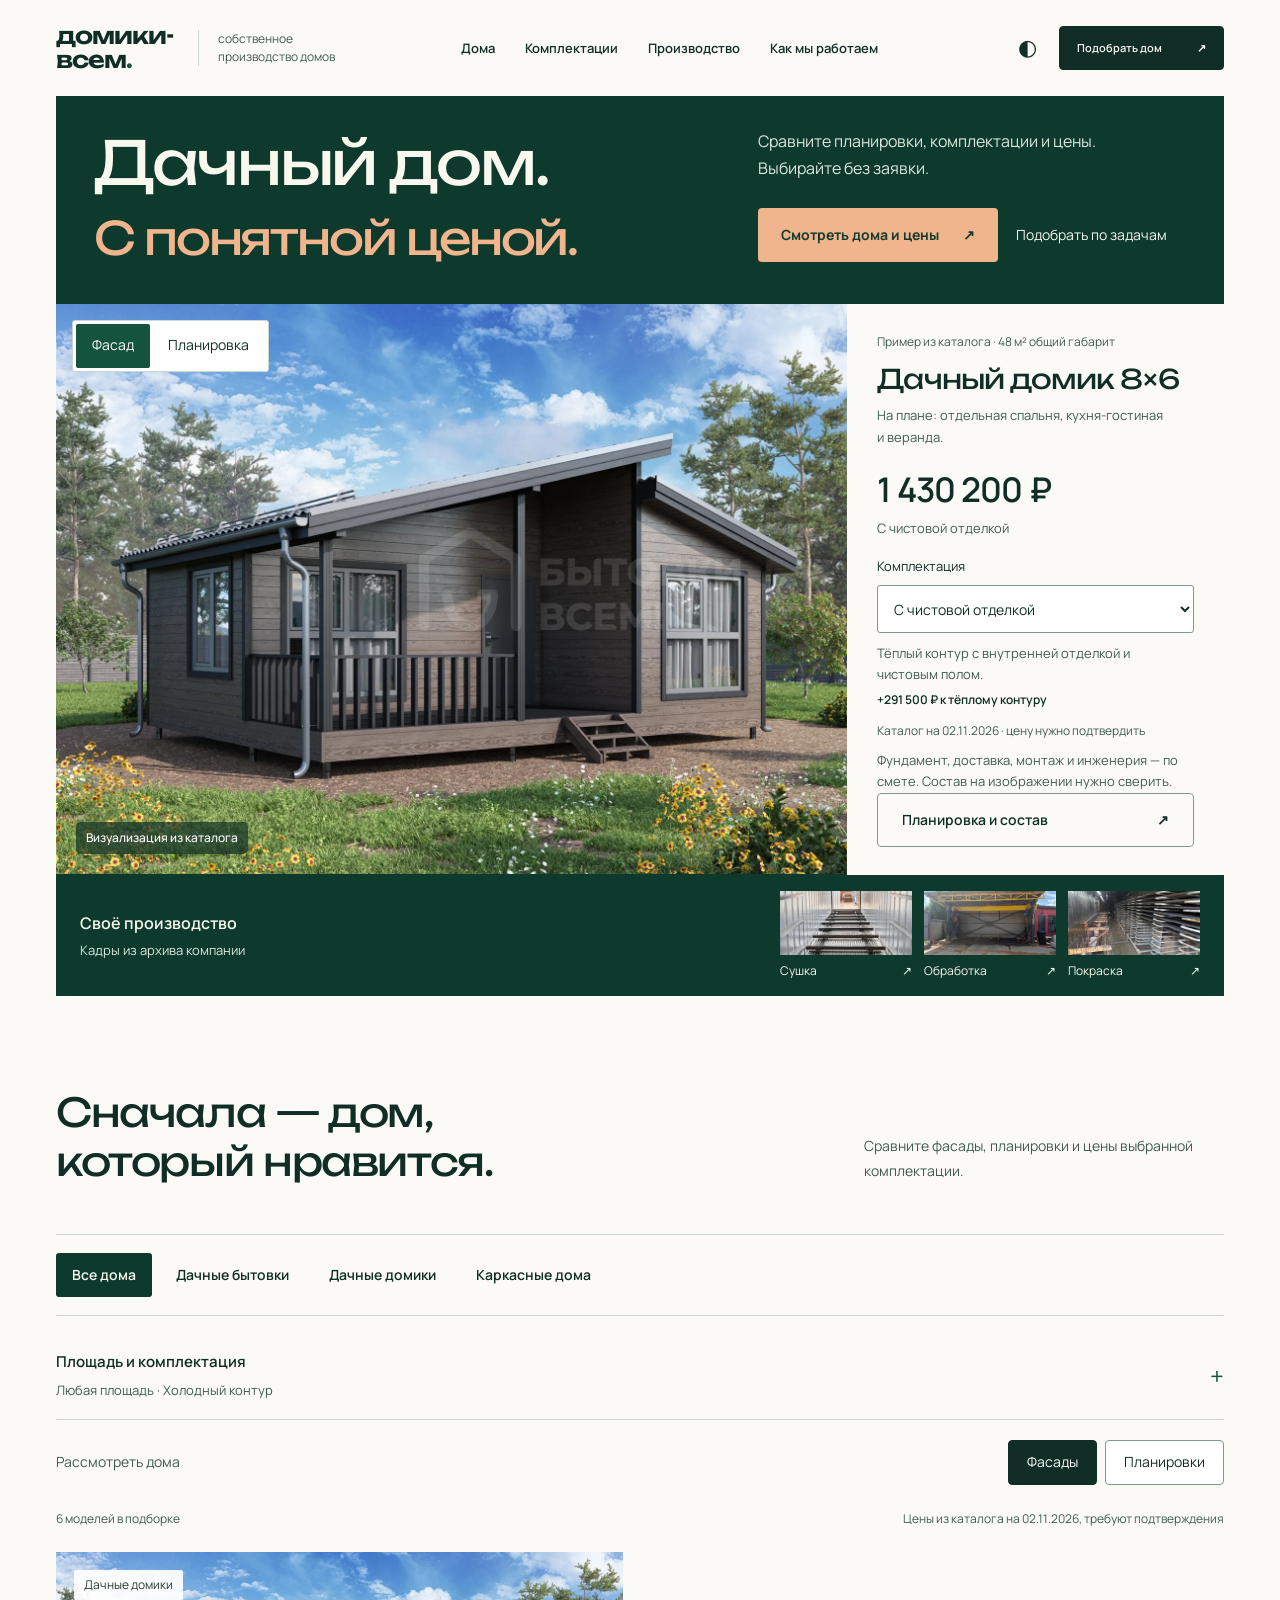
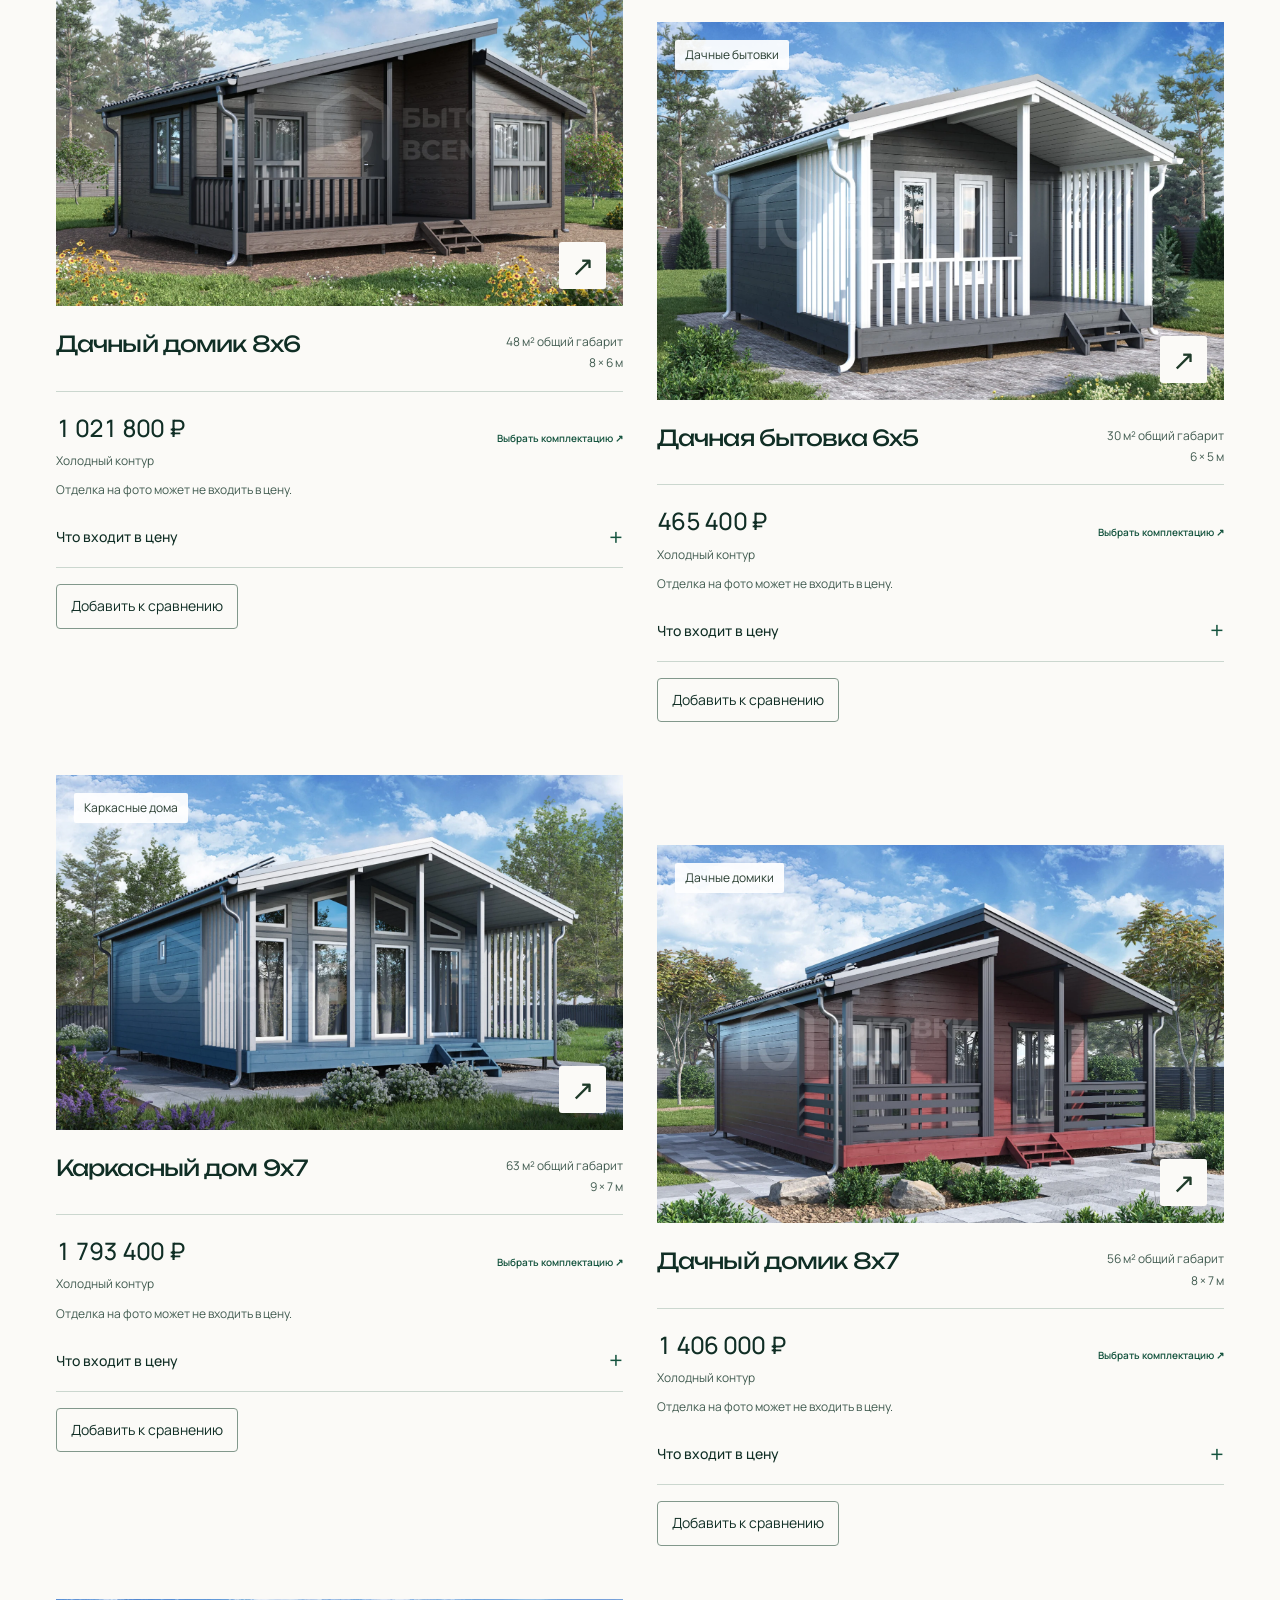
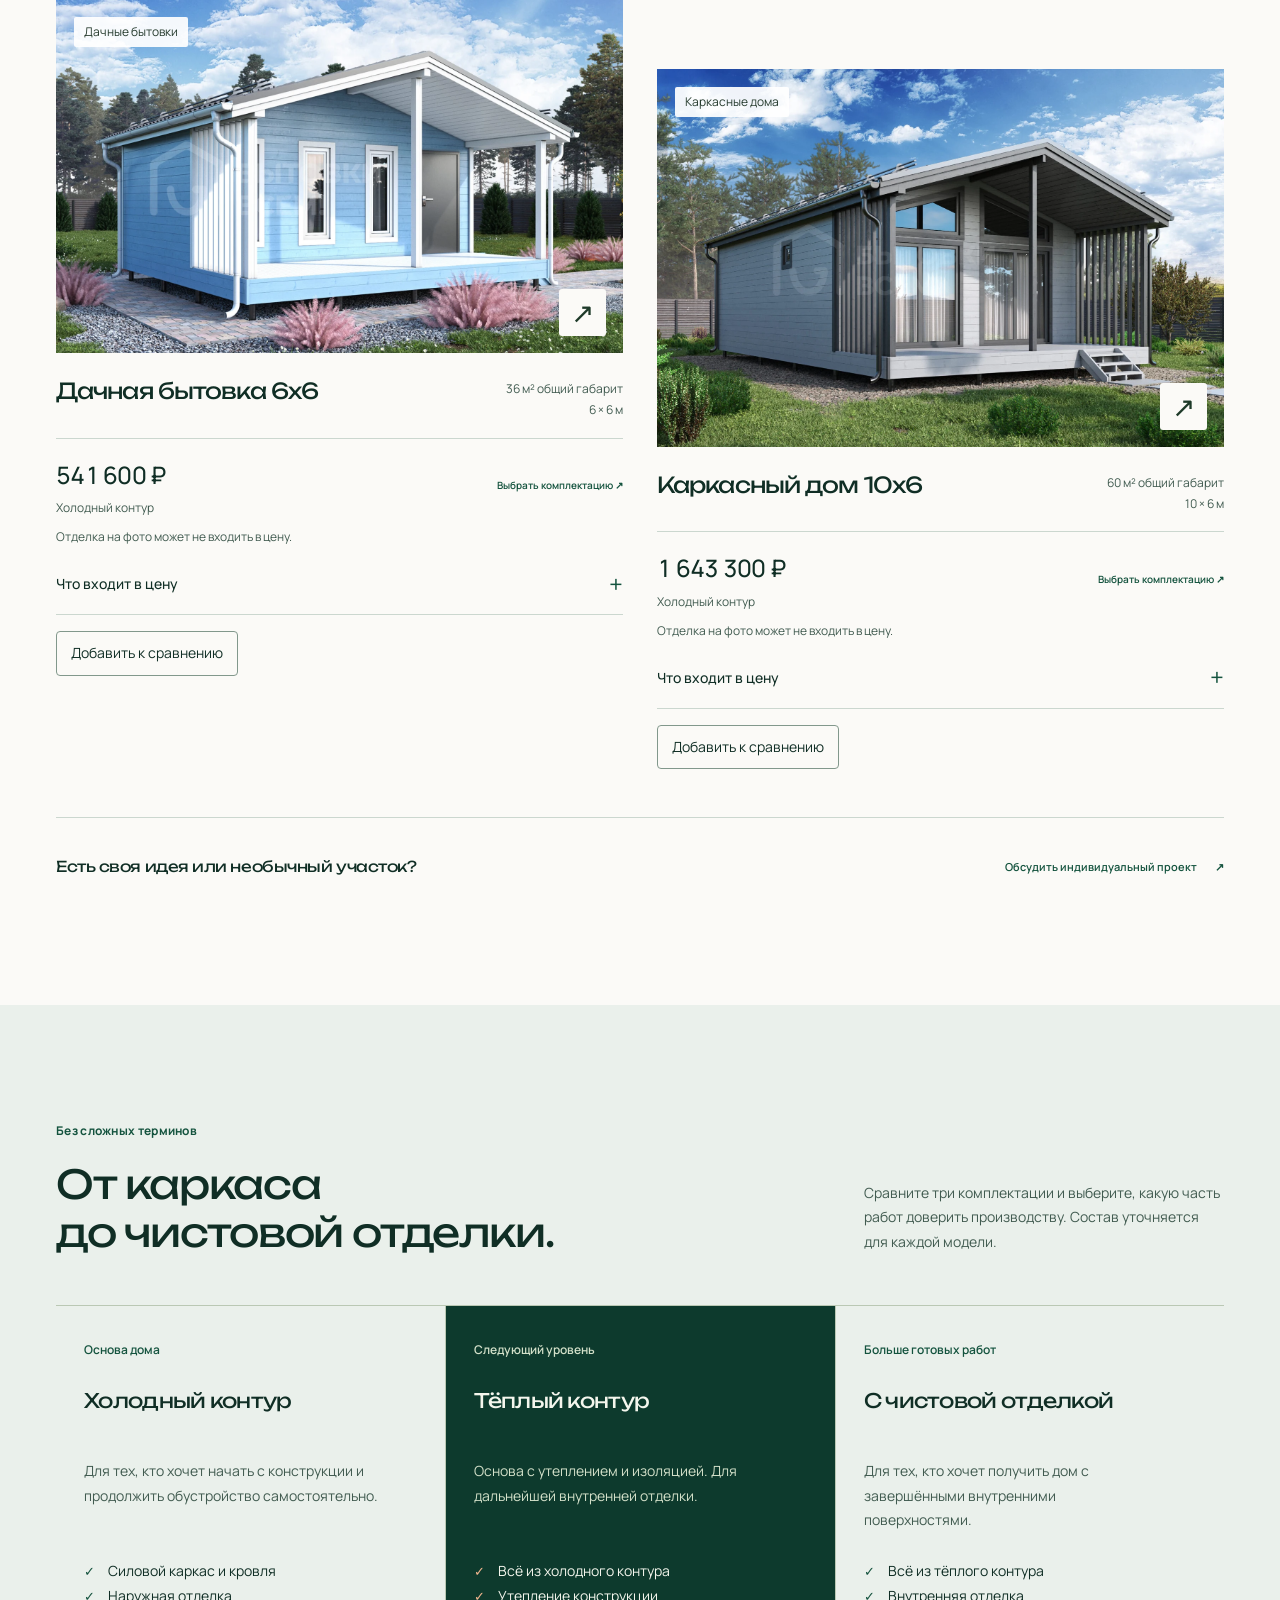
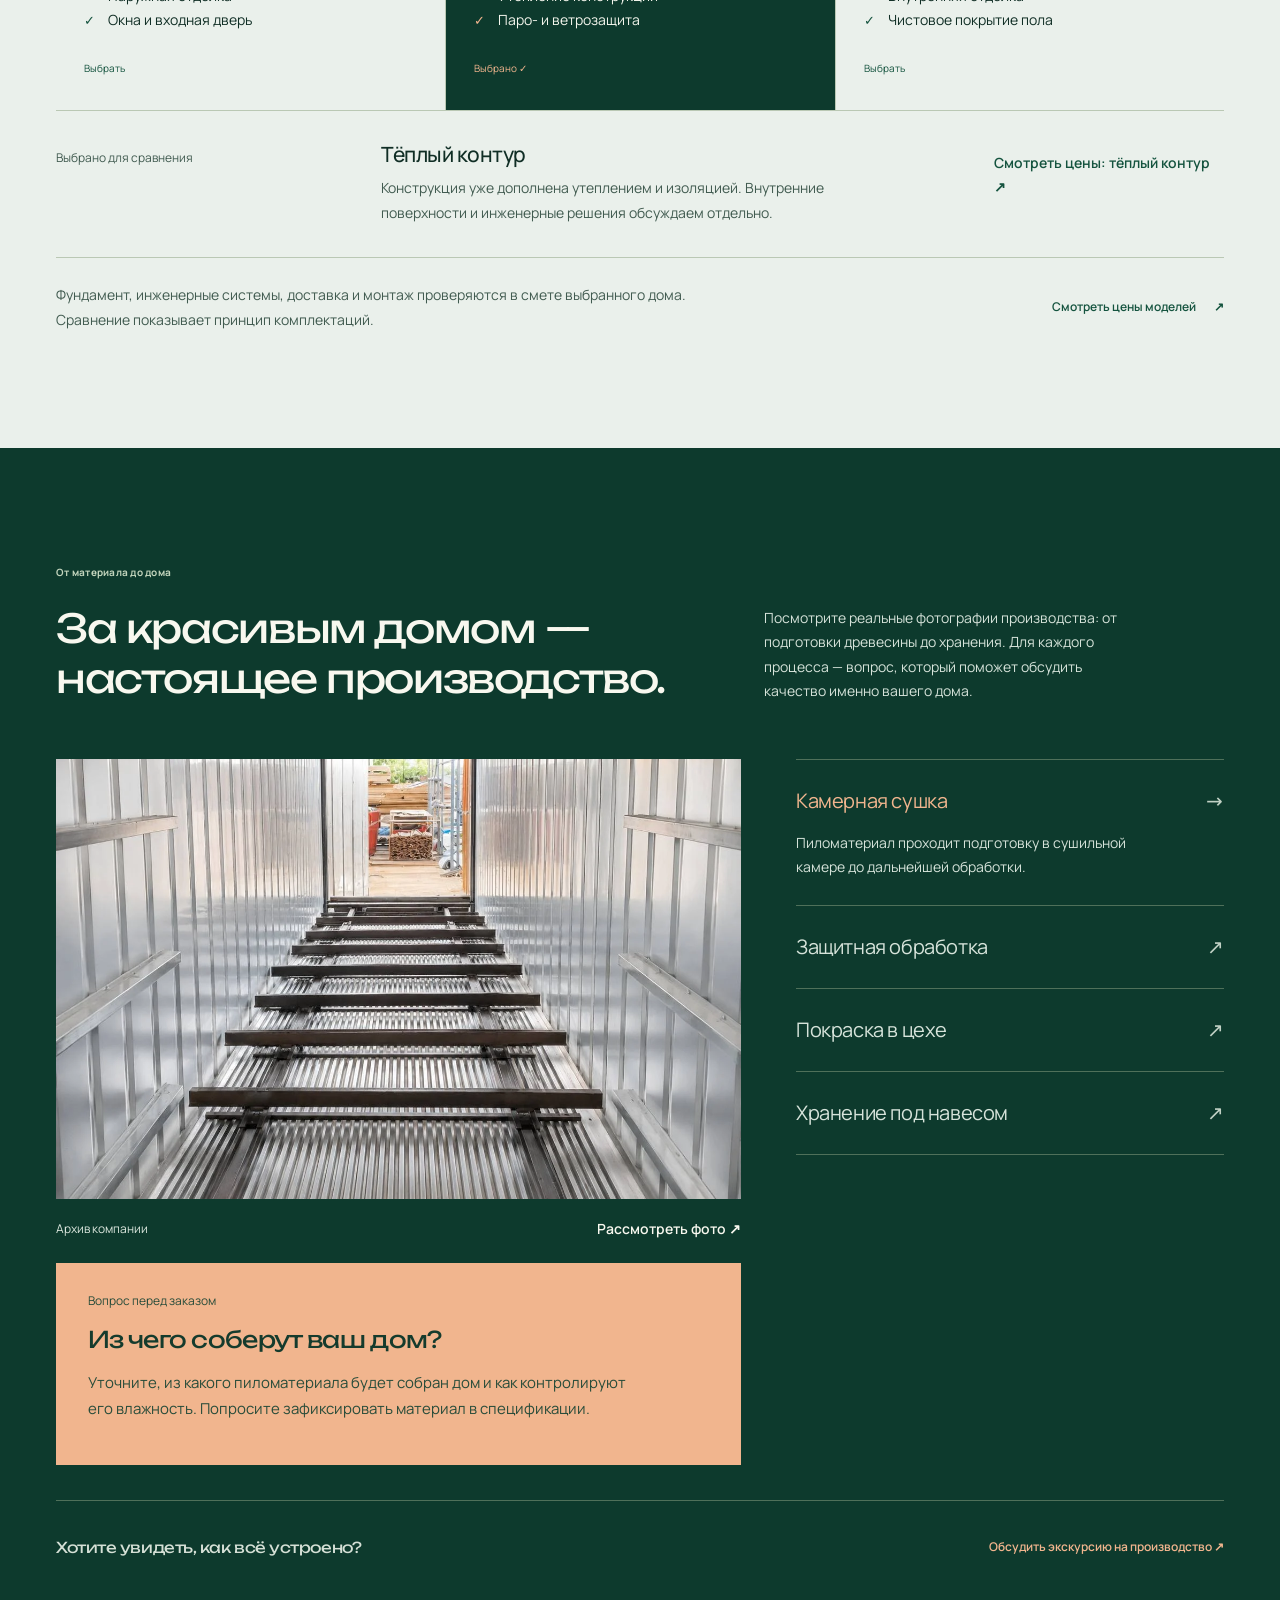
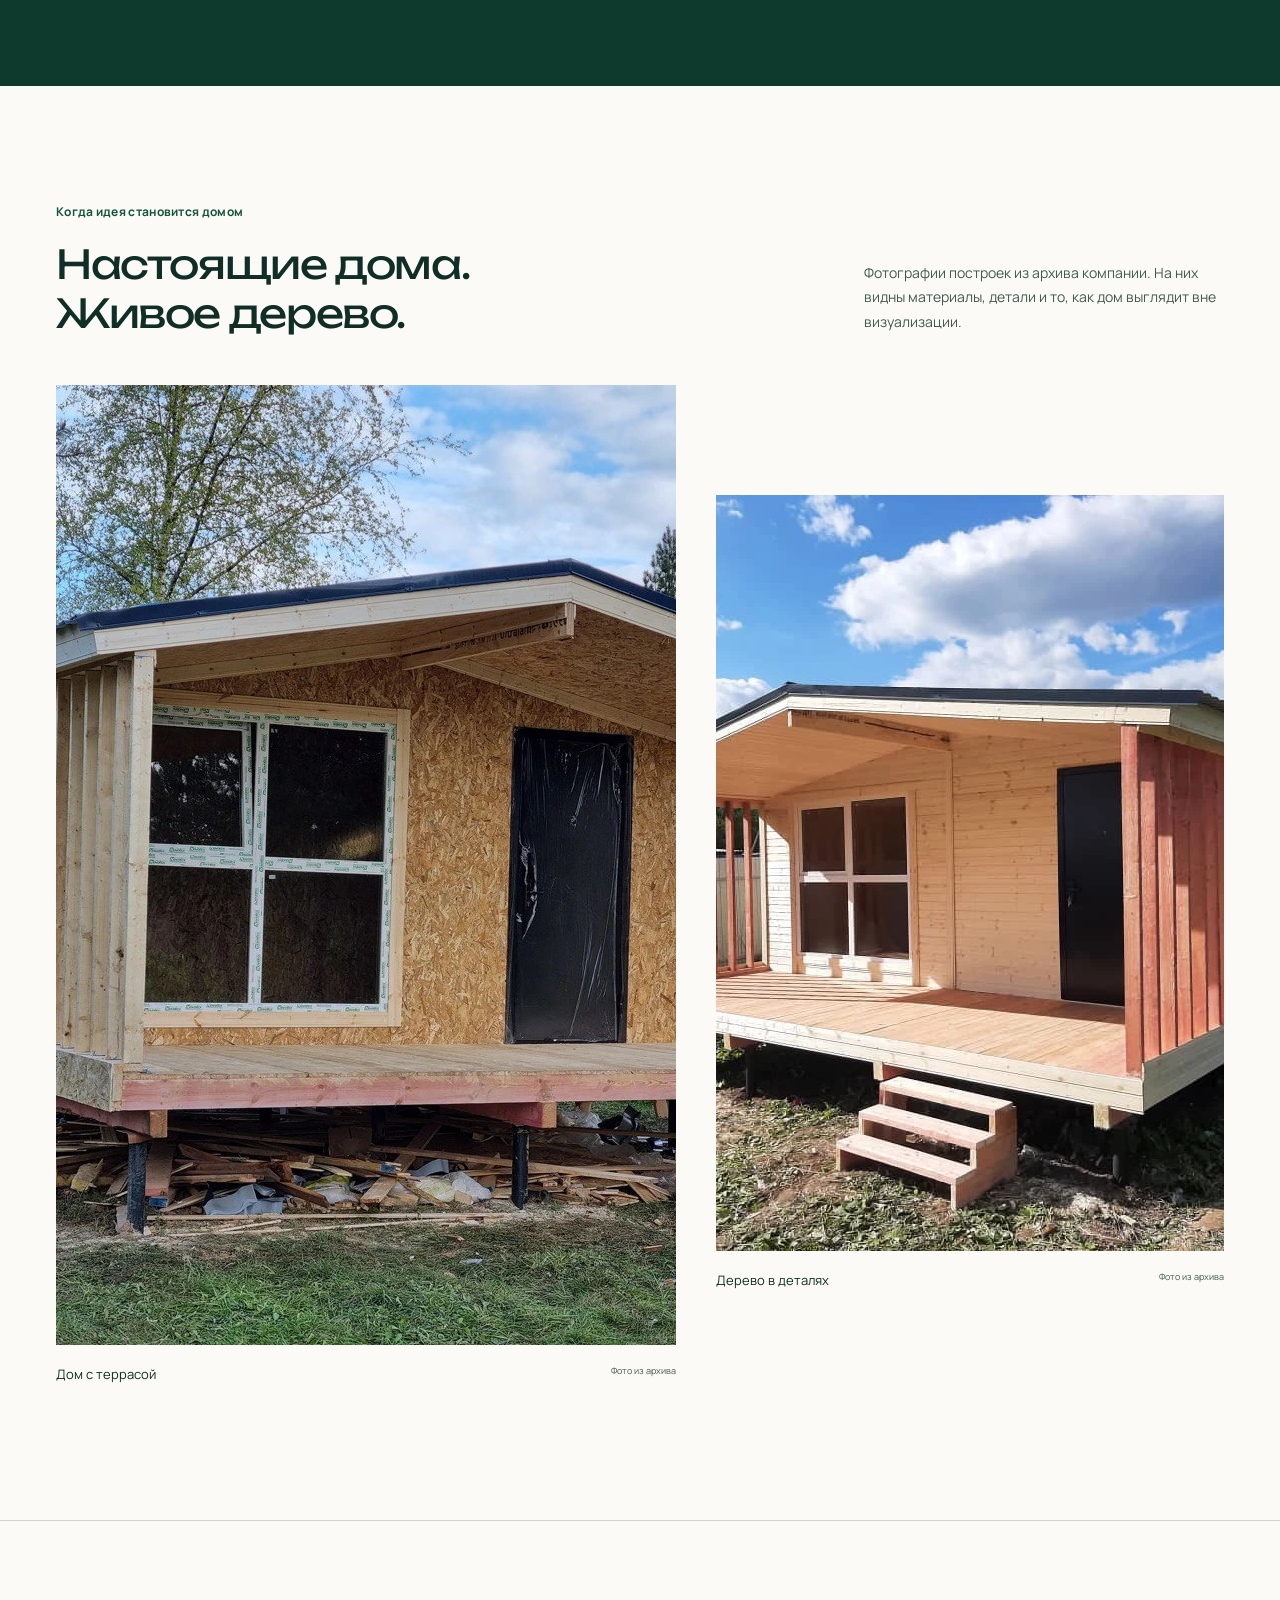
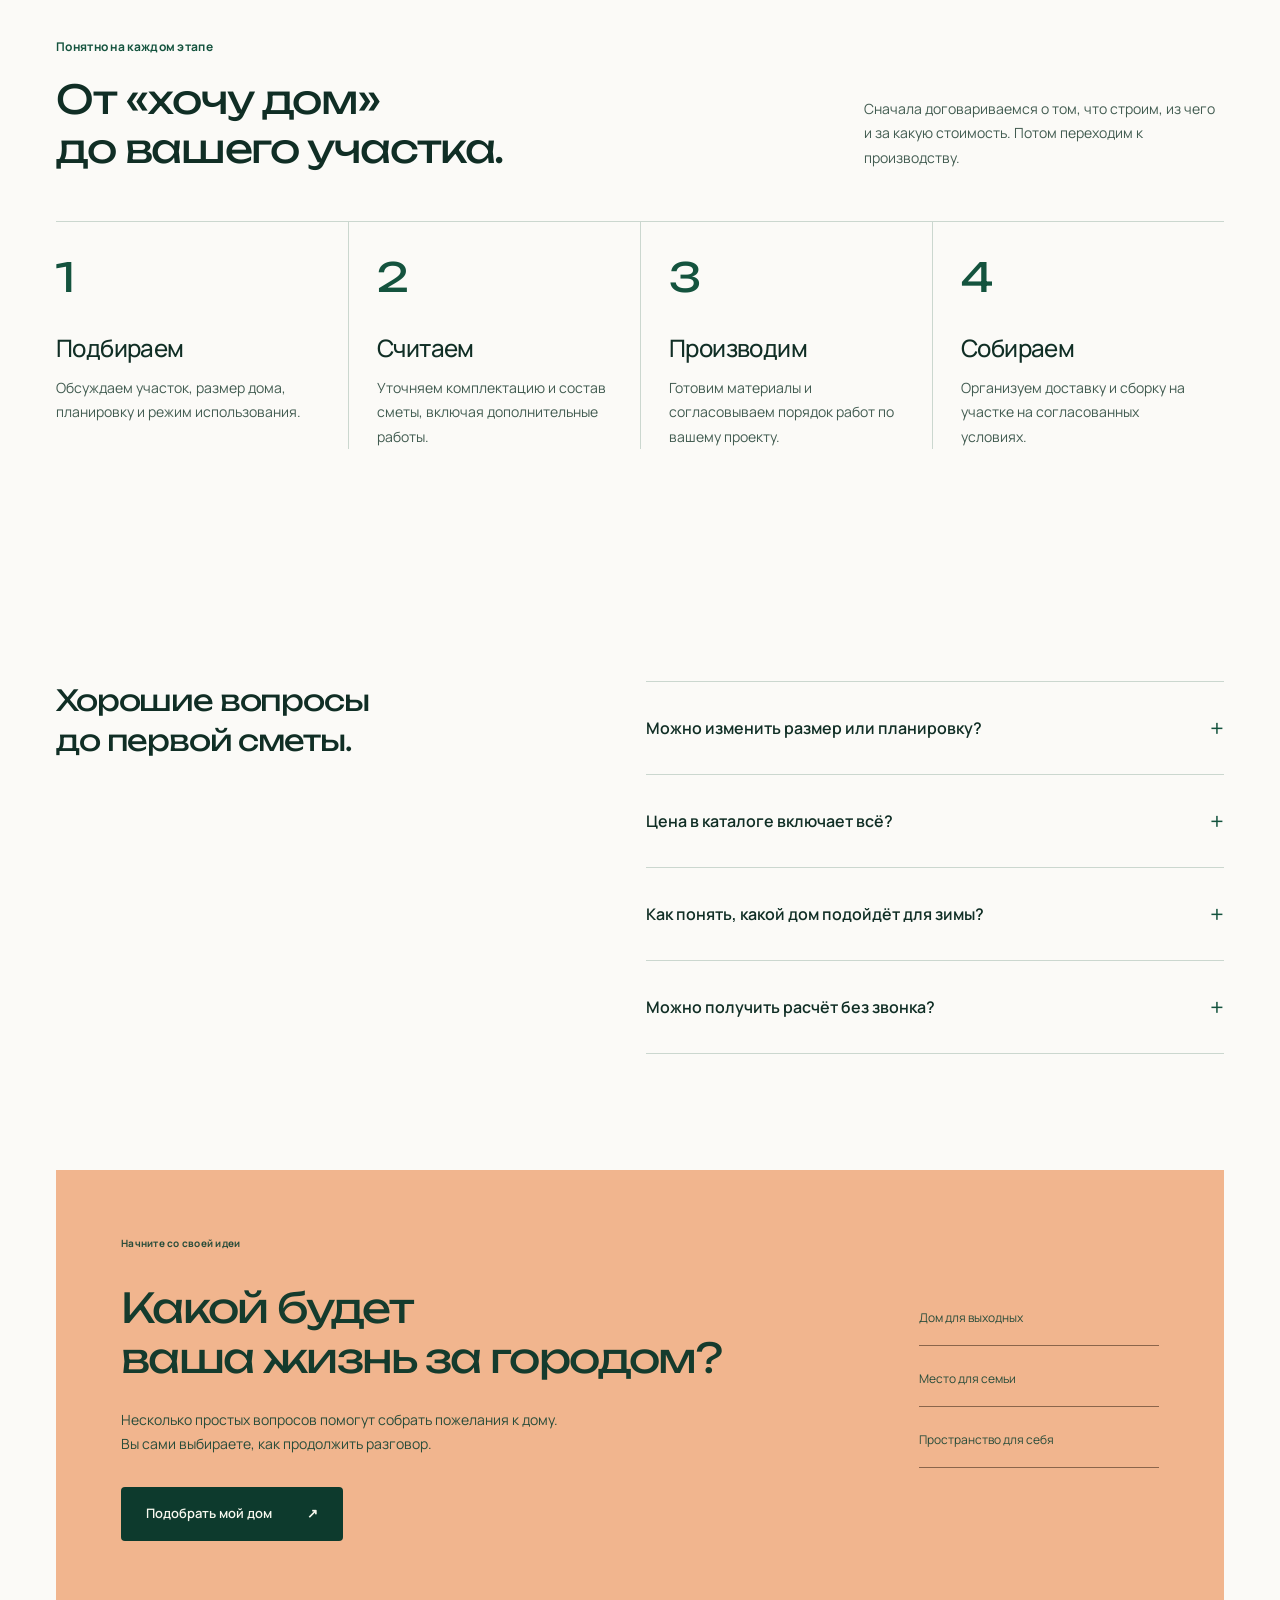
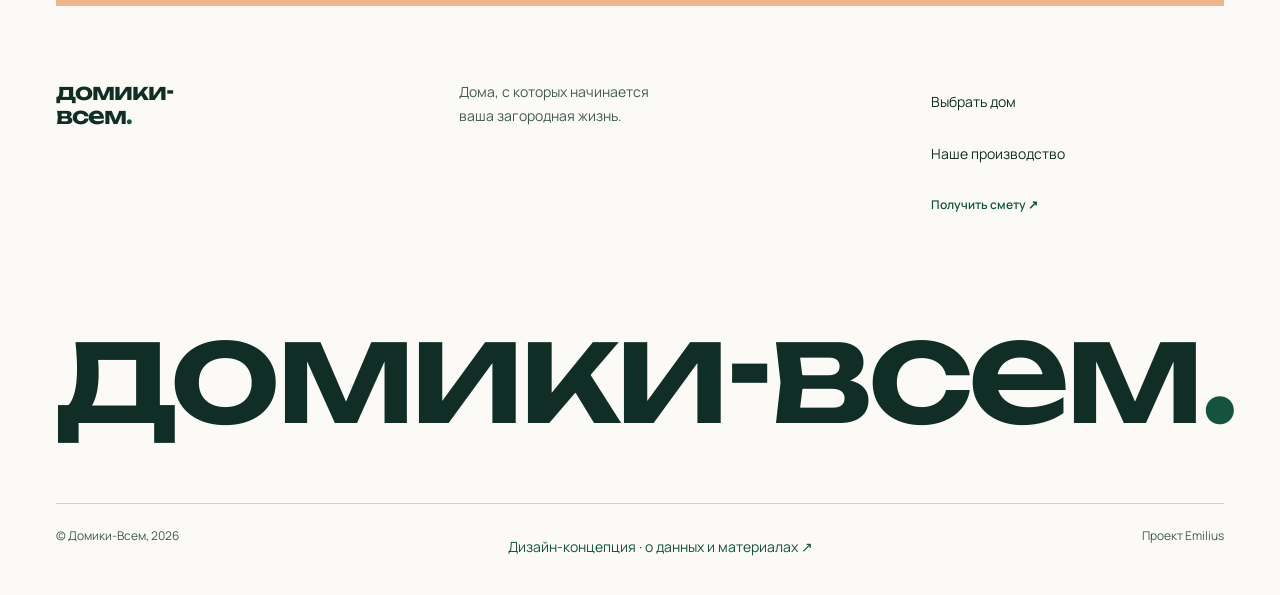
==== commit 592dada2: "Show real production evidence beneath the featured home" ====
--- a/index.html
+++ b/index.html
@@ -5,7 +5,7 @@
 <meta charset="UTF-8"><meta name="viewport" content="width=device-width, initial-scale=1.0">
 <meta name="theme-color" content="#0d3a2d"><meta name="description" content="Дизайн-концепция Домики-Всем: дачные и каркасные дома собственного производства. Выберите модель и комплектацию и посмотрите сценарий получения сметы.">
 <title>Домики-Всем — дома для жизни за городом</title>
-<link rel="stylesheet" href="fonts.css?v=c88b00edbe"><link rel="stylesheet" href="display-font.css?v=42f1547f35"><link rel="stylesheet" href="style.css?v=08215e1f0a"><link rel="stylesheet" href="identity.css?v=7b6765a3bf"><link rel="stylesheet" href="accessibility.css?v=33c9990e2f"><link rel="stylesheet" href="motion.css?v=b789228e05"><link rel="stylesheet" href="palette.css?v=3a1bd7988d"><link rel="stylesheet" href="hero.css?v=2a68245c5f"><link rel="preload" as="image" href="assets/house-1-1.webp" imagesrcset="assets/hero-house-760.webp 760w, assets/hero-house-1200.webp 1200w, assets/house-1-1.webp 1600w" imagesizes="(max-width: 768px) 100vw, (max-width: 950px) calc(100vw - 72px), (max-width: 1100px) 660px, 900px">
+<link rel="stylesheet" href="fonts.css?v=c88b00edbe"><link rel="stylesheet" href="display-font.css?v=42f1547f35"><link rel="stylesheet" href="style.css?v=08215e1f0a"><link rel="stylesheet" href="identity.css?v=7b6765a3bf"><link rel="stylesheet" href="accessibility.css?v=33c9990e2f"><link rel="stylesheet" href="motion.css?v=b789228e05"><link rel="stylesheet" href="palette.css?v=3a1bd7988d"><link rel="stylesheet" href="hero.css?v=9721bc6791"><link rel="preload" as="image" href="assets/house-1-1.webp" imagesrcset="assets/hero-house-760.webp 760w, assets/hero-house-1200.webp 1200w, assets/house-1-1.webp 1600w" imagesizes="(max-width: 768px) 100vw, (max-width: 950px) calc(100vw - 72px), (max-width: 1100px) 660px, 900px">
 </head>
 <body>
 <a class="skip" href="#main">К содержимому</a>
@@ -35,7 +35,7 @@
 <p class="hero-price-date">Каталог на 02.11.2026 · цену нужно подтвердить</p><p class="hero-price-scope" id="hero-price-scope">Фундамент, доставка, монтаж и инженерия — по смете. Состав на изображении нужно сверить.</p>
 <a class="button outline" id="hero-model-open" href="#house-1">Планировка и состав <span aria-hidden="true">↗</span></a>
 </aside></div>
-<a class="hero-workshop-link" href="#production"><img src="assets/drying.webp" alt="" width="160" height="120" loading="lazy"><span><strong>Своё производство</strong><small>Как делают дома&nbsp;↗</small></span></a>
+<div class="hero-workshop-proof"><div class="hero-workshop-copy"><strong>Своё производство</strong><p>Кадры из архива компании</p></div><div class="hero-workshop-photos" role="group" aria-label="Рассмотреть производство"><a href="#production" data-production-preview="drying" aria-label="Камерная сушка — посмотреть производство"><img src="assets/hero-drying-320.webp" alt="" width="320" height="240" loading="lazy"><span>Сушка <span aria-hidden="true">↗</span></span></a><a href="#production" data-production-preview="treatment" aria-label="Защитная обработка древесины — посмотреть производство"><img src="assets/hero-treatment-320.webp" alt="" width="320" height="240" loading="lazy"><span>Обработка <span aria-hidden="true">↗</span></span></a><a href="#production" data-production-preview="painting" aria-label="Покраска в цехе — посмотреть производство"><img src="assets/hero-painting-320.webp" alt="" width="320" height="240" loading="lazy"><span>Покраска <span aria-hidden="true">↗</span></span></a></div></div>
 </div>
 </section>
 <section class="section container catalog" id="catalog" aria-labelledby="catalog-title"><div class="section-heading"><div><h2 id="catalog-title">Сначала — дом,<br>который нравится.</h2></div><p class="section-intro">Сравните фасады, планировки и цены выбранной комплектации.</p></div>
@@ -58,5 +58,5 @@
 <footer class="footer container"><div class="footer-top"><a class="brand footer-brand" href="#"><span class="brand-name">домики-<span>всем<span class="brand-period">.</span></span></span></a><p>Дома, с которых начинается<br>ваша загородная жизнь.</p><nav aria-label="Навигация в подвале"><a href="#catalog">Выбрать дом</a><a href="#production">Наше производство</a><button class="text-button" data-quiz>Получить смету ↗</button></nav></div><div class="footer-signature" aria-hidden="true">домики-всем<span>.</span></div><div class="footer-bottom"><span>© Домики-Всем, 2026</span><button class="concept-link" id="concept-info">Дизайн-концепция · о данных и материалах ↗</button><span>Проект Emilius</span></div></footer>
 <dialog id="quiz-dialog" aria-labelledby="quiz-title"><div class="dialog-header"><span class="dialog-brand">домики-всем.</span><button class="icon-button close-dialog" aria-label="Закрыть подбор">✕</button></div><div id="quiz-content"></div></dialog>
 <dialog id="info-dialog" aria-labelledby="info-title"><div class="dialog-header"><span class="dialog-brand">О проекте</span><button class="icon-button close-info" aria-label="Закрыть информацию">✕</button></div><div class="info-content"><p class="eyebrow">Дизайн-концепция</p><h2 id="info-title">Увидеть будущий сайт<br>до его запуска.</h2><p>Это самостоятельная интерактивная концепция редизайна, подготовленная Emilius по переписке проекта. Она не заменяет действующий сайт компании.</p><p>Выбранные модели, параметры и цены взяты из открытого каталога 2 ноября 2026 года. Их актуальность и состав комплектаций требуют подтверждения. Фотографии и визуализации взяты из материалов компании и её сайта.</p><p>Формы работают в демонстрационном режиме. Данные никуда не отправляются и не сохраняются после закрытия страницы. Можно скачать пример своей заявки.</p><a href="https://bytovki-vsem.ru/" target="_blank" rel="noopener" class="button outline">Открыть действующий сайт ↗</a></div></dialog>
-<script src="app.js?v=2c710c3713" defer></script>
+<script src="app.js?v=9af243e46f" defer></script>
 </body></html>
--- a/hero.css
+++ b/hero.css
@@ -12,11 +12,6 @@
 .hero-v3 .hero-visual{height:550px;min-height:550px}
 .hero-v3 .hero-visual>img{object-position:50% 52%}
 .hero-v3 .image-caption{font-size:12px;left:20px;bottom:20px;padding:6px 10px}
-.hero-v3 .hero-workshop-link{width:auto;margin:0;padding:16px 24px;display:flex;align-items:center;justify-content:flex-start;gap:14px;color:var(--on-forest)}
-.hero-v3 .hero-workshop-link>img{width:64px;height:44px;object-fit:cover}
-.hero-v3 .hero-workshop-link>span{padding:0;border:0;display:flex;align-items:center;gap:24px;font-size:14px;flex:initial}
-.hero-v3 .hero-workshop-link strong{font-size:14px;font-weight:600}
-.hero-v3 .hero-workshop-link small{font-size:13px;color:#dce7de}
 @media(max-width:1100px) and (min-width:769px){
  .hero-v3 .hero-copy{gap:0 32px;grid-template-columns:1.2fr 1fr}
  .hero-v3 .hero-copy h1{font-size:46px}
@@ -31,9 +26,6 @@
  .hero-v3 .image-caption{font-size:12px;left:16px;bottom:12px}
  .hero-v3 .hero-copy .hero-lead{order:4;margin:20px 24px 0;font-size:16px;line-height:1.65;max-width:40ch}
  .hero-v3 .hero-copy .button{min-height:52px}
- .hero-v3 .hero-workshop-link{order:6;background:var(--forest);margin:0;padding:16px 24px;gap:14px}
- .hero-v3 .hero-workshop-link>span{display:block}
- .hero-v3 .hero-workshop-link small{display:block;margin-top:4px}
 }
 @media(max-width:370px){
  .hero-v3 .hero-copy h1{font-size:30px}
@@ -42,7 +34,6 @@
  .hero-v3 .hero-copy .button{font-size:13px;gap:20px}
 }
 .hero-v3 .hero-copy :focus-visible{outline-color:var(--seed)}
-.hero-v3 .hero-workshop-link:focus-visible{outline-color:var(--seed)}
 
 /* A real catalogue example connects the image, readiness and price. */
 .hero-v3 .hero-featured{display:grid;grid-template-columns:minmax(0,2.1fr) minmax(300px,1fr)}
@@ -83,7 +74,6 @@
  .hero-price-date{font-size:12px;margin-top:8px}
  .hero-price-scope{font-size:12px;margin-top:5px}
  .hero-offer .button{margin-top:14px}
- .hero-v3 .hero-workshop-link{order:6}
 }
 @media(max-width:370px){
  .hero-v3 .hero-featured .hero-visual{height:220px;min-height:220px}
@@ -96,7 +86,6 @@
  .hero-v3 .hero-copy .hero-lead{font-size:14px}
  .hero-v3 .hero-featured .hero-visual{height:clamp(360px,47vw,420px);min-height:clamp(360px,47vw,420px);background:var(--forest)}
  .hero-v3 .hero-featured .hero-visual>img{object-fit:cover;object-position:50% 54%}
- .hero-v3 .hero-workshop-link{order:6}
  .hero-edition-control p{display:none}
 }
 
@@ -169,3 +158,20 @@
 .catalog-load-error{max-width:48ch;padding:24px 0}
 .catalog-load-error h3{font-size:24px;line-height:1.4;margin-bottom:12px}
 .catalog-load-error p{font-size:16px;line-height:1.6;margin-bottom:20px}
+
+/* The catalogue render is followed by real, attributed manufacturing evidence. */
+.hero-workshop-proof{display:flex;align-items:center;justify-content:space-between;gap:24px;padding:16px 24px;background:var(--forest);color:var(--on-forest)}
+.hero-workshop-copy strong{font-size:16px;font-weight:600;line-height:1.5}
+.hero-workshop-copy p{font-size:13px;line-height:1.6;margin-top:4px;color:#dce7de}
+.hero-workshop-photos{display:grid;grid-template-columns:repeat(3,minmax(0,1fr));gap:12px;width:420px;max-width:100%}
+.hero-workshop-photos a{display:block;min-width:0}
+.hero-workshop-photos img{width:100%;height:64px;object-fit:cover}
+.hero-workshop-photos a>span{display:flex;justify-content:space-between;gap:8px;font-size:12px;line-height:1.6;padding-top:6px}
+.hero-workshop-photos a:hover>span{text-decoration:underline;text-underline-offset:4px}
+.hero-workshop-photos a:focus-visible{outline-color:var(--seed)}
+@media(max-width:950px){.hero-workshop-proof{order:6}}
+@media(max-width:768px){
+ .hero-workshop-proof{align-items:stretch;flex-direction:column;gap:14px;padding:20px 24px}
+ .hero-workshop-photos{width:100%;gap:10px}
+ .hero-workshop-photos img{height:68px}
+}
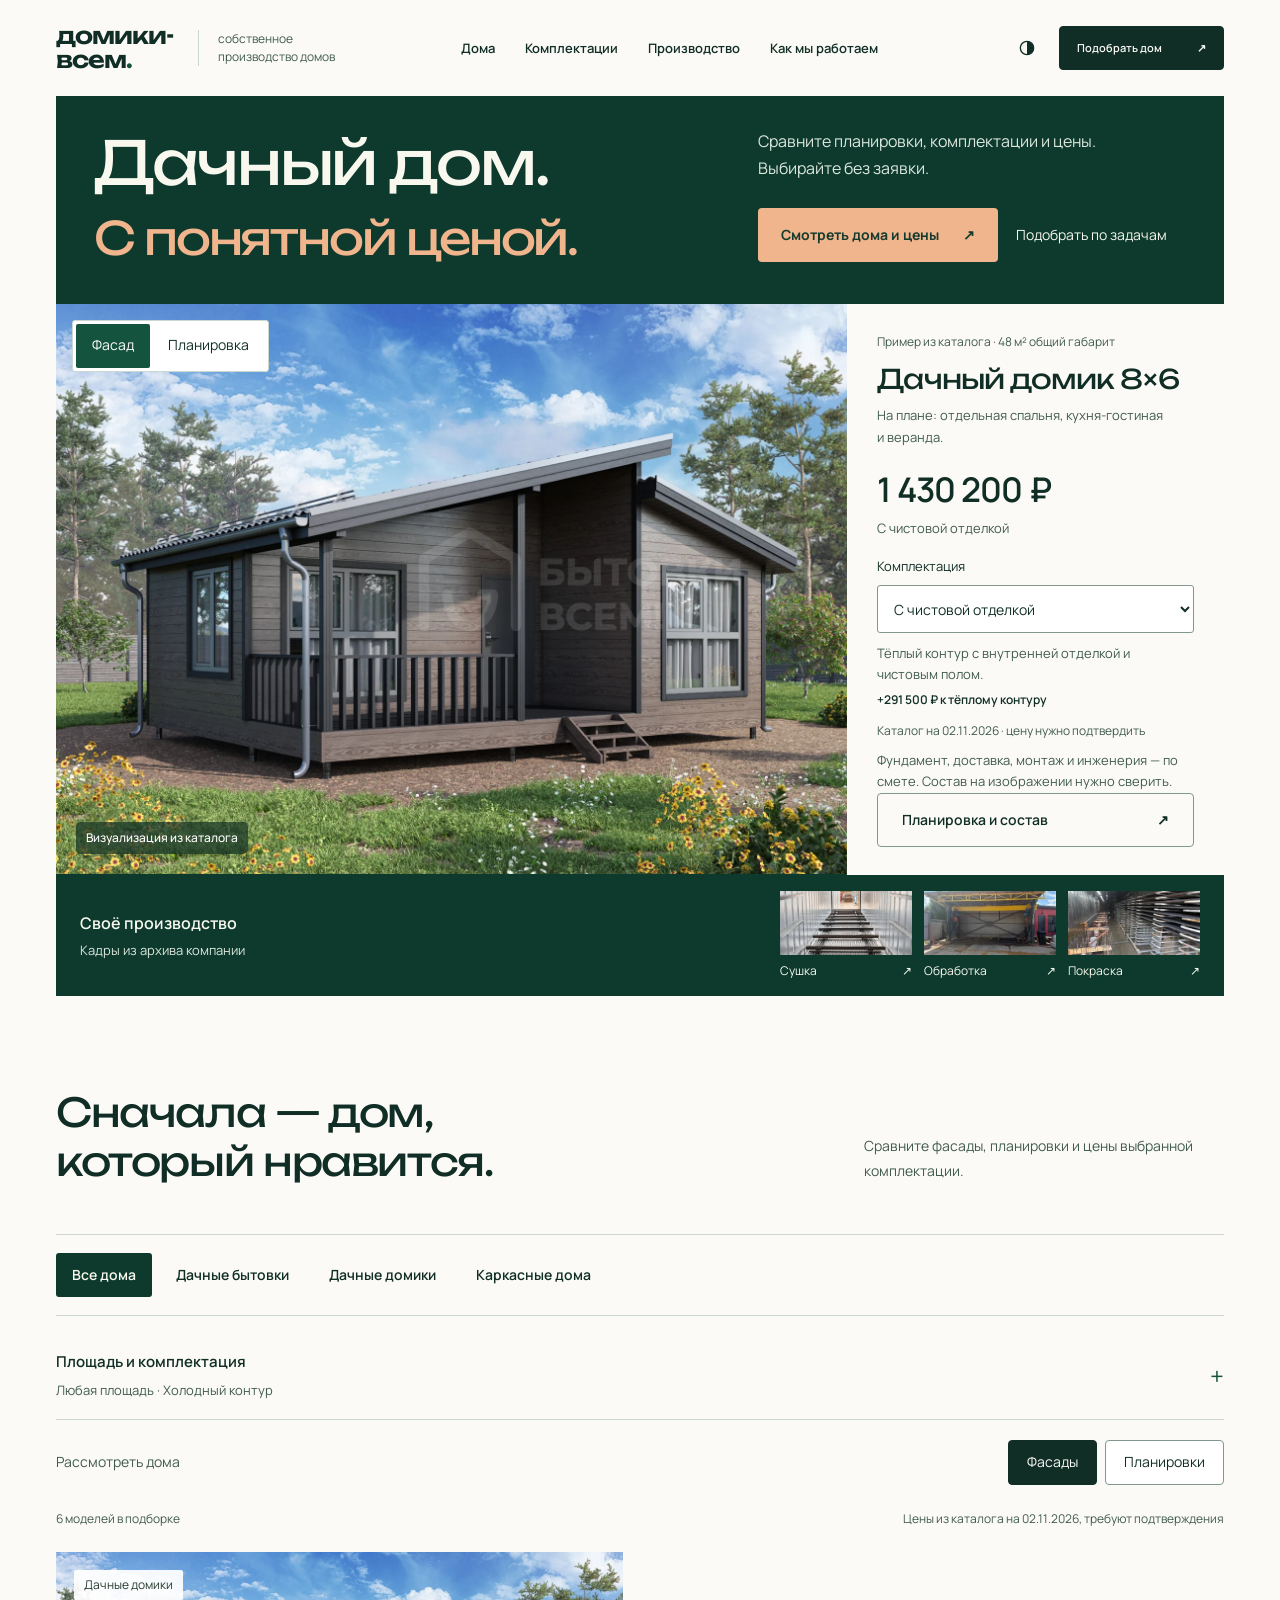
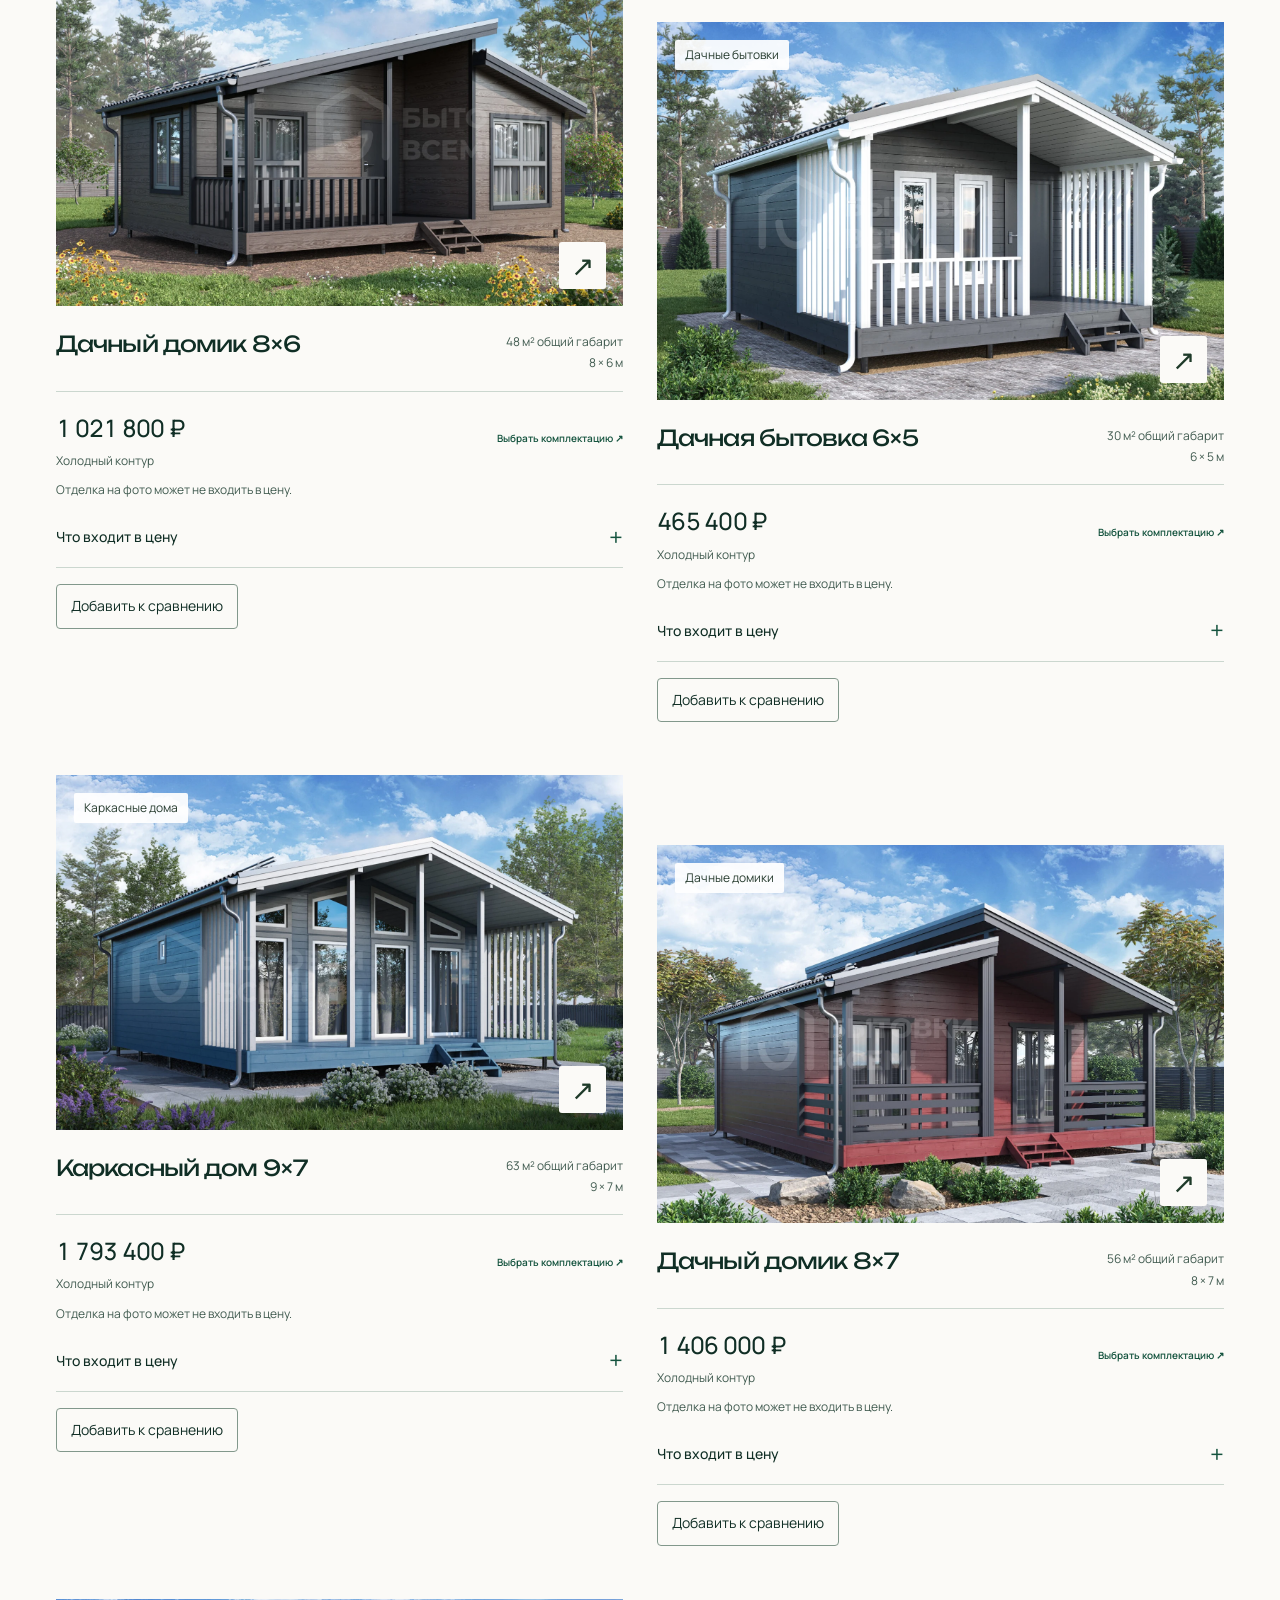
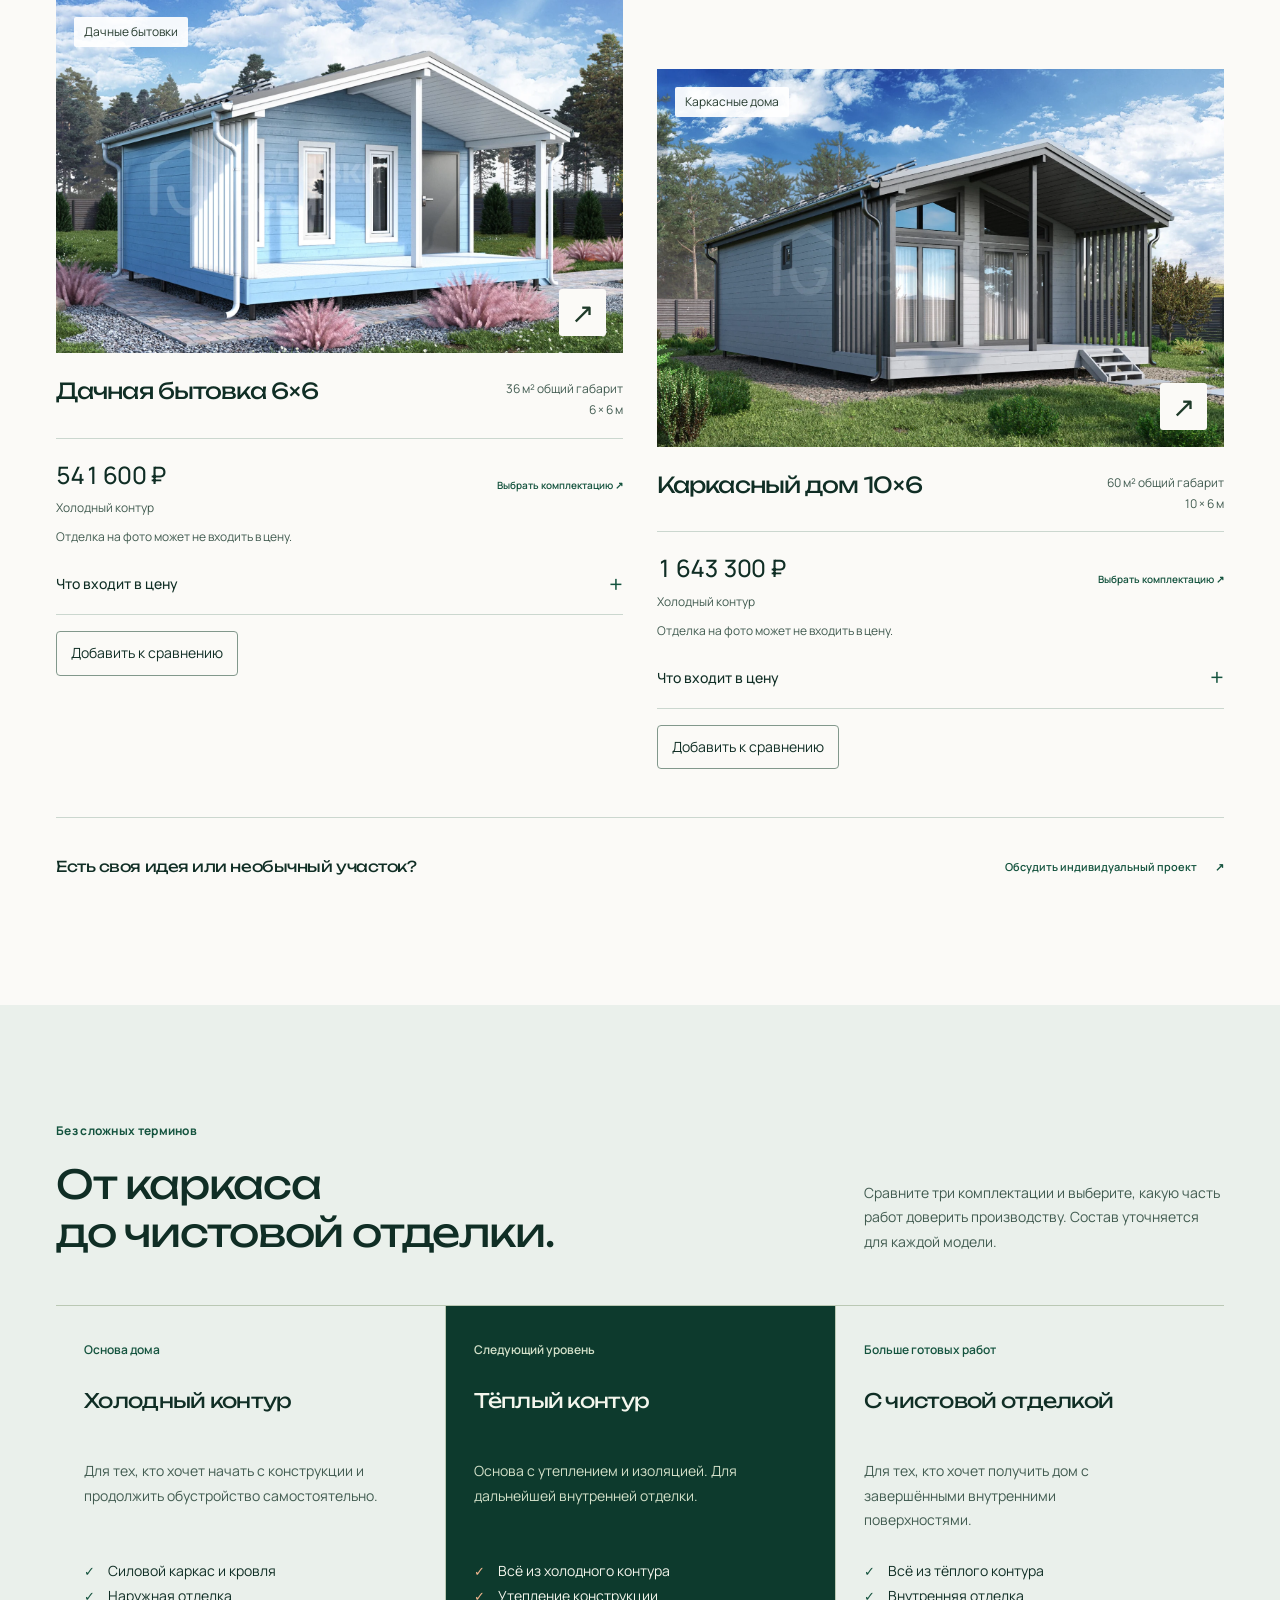
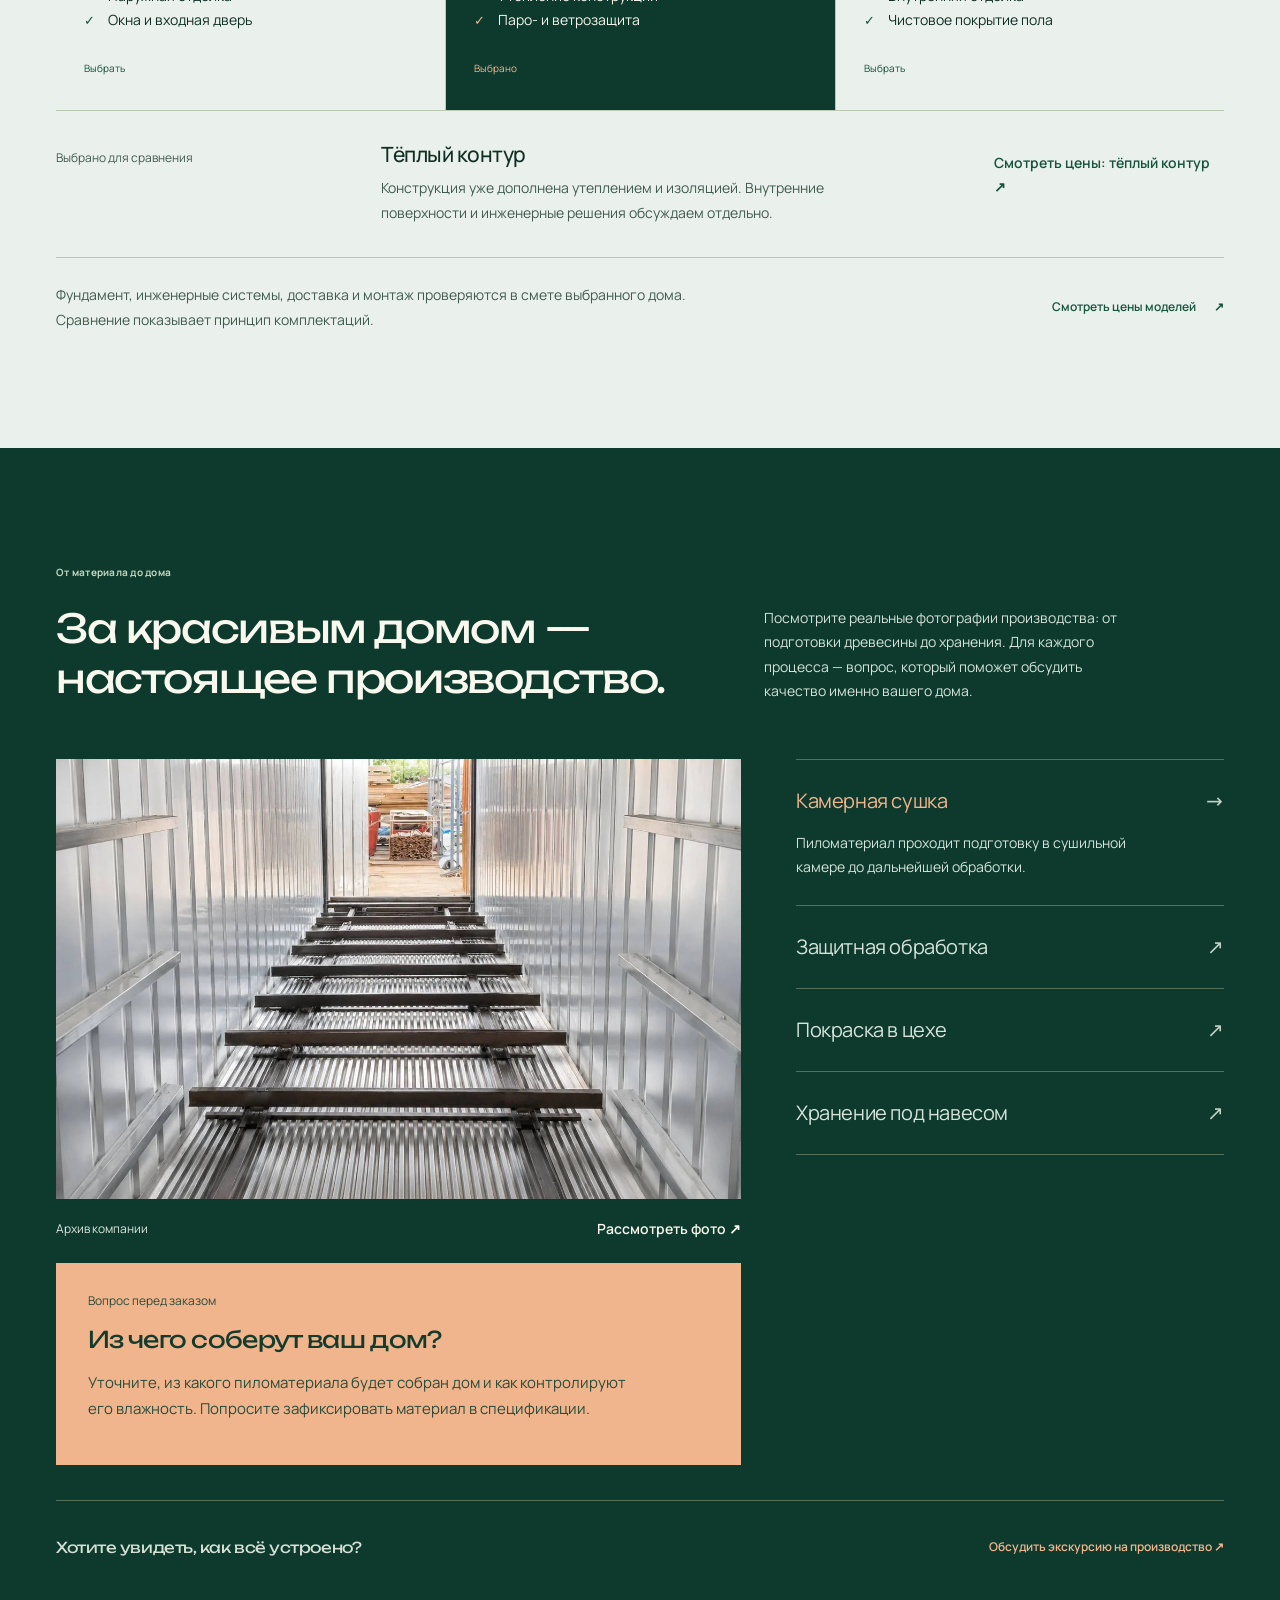
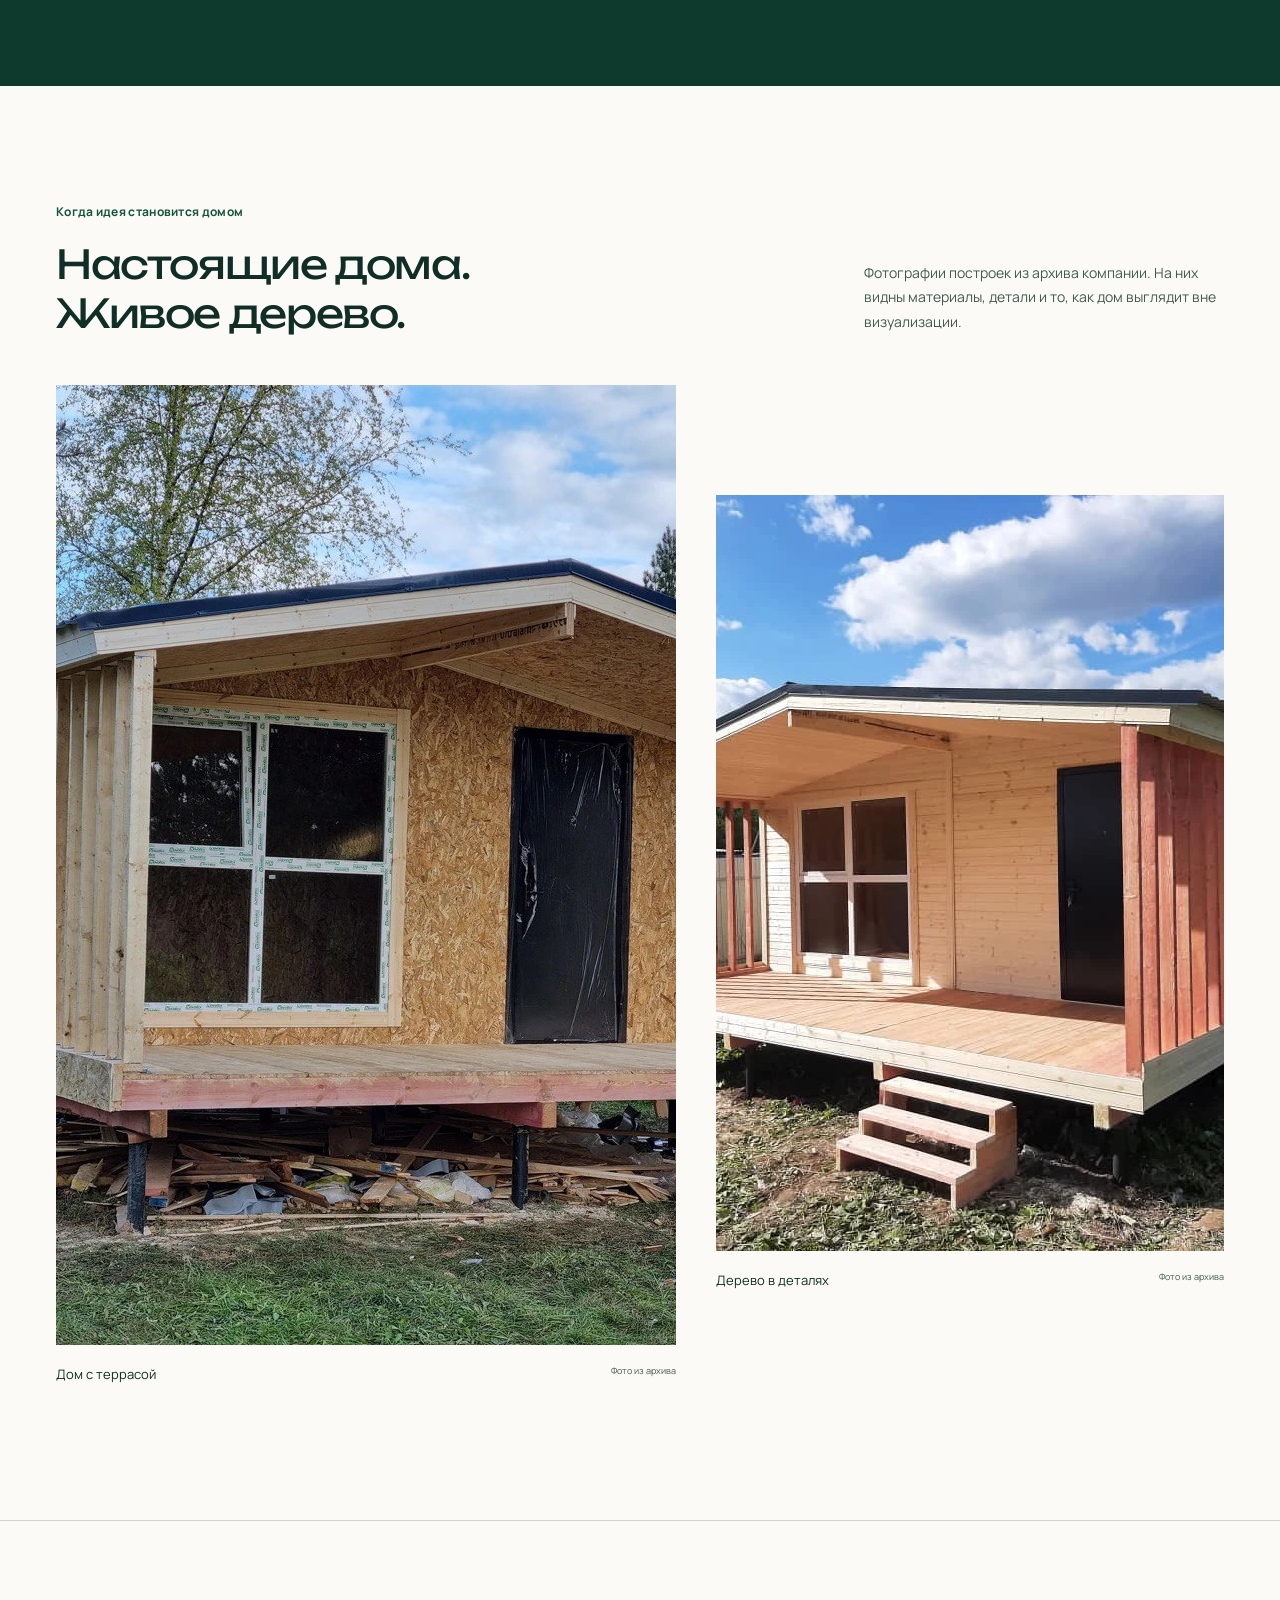
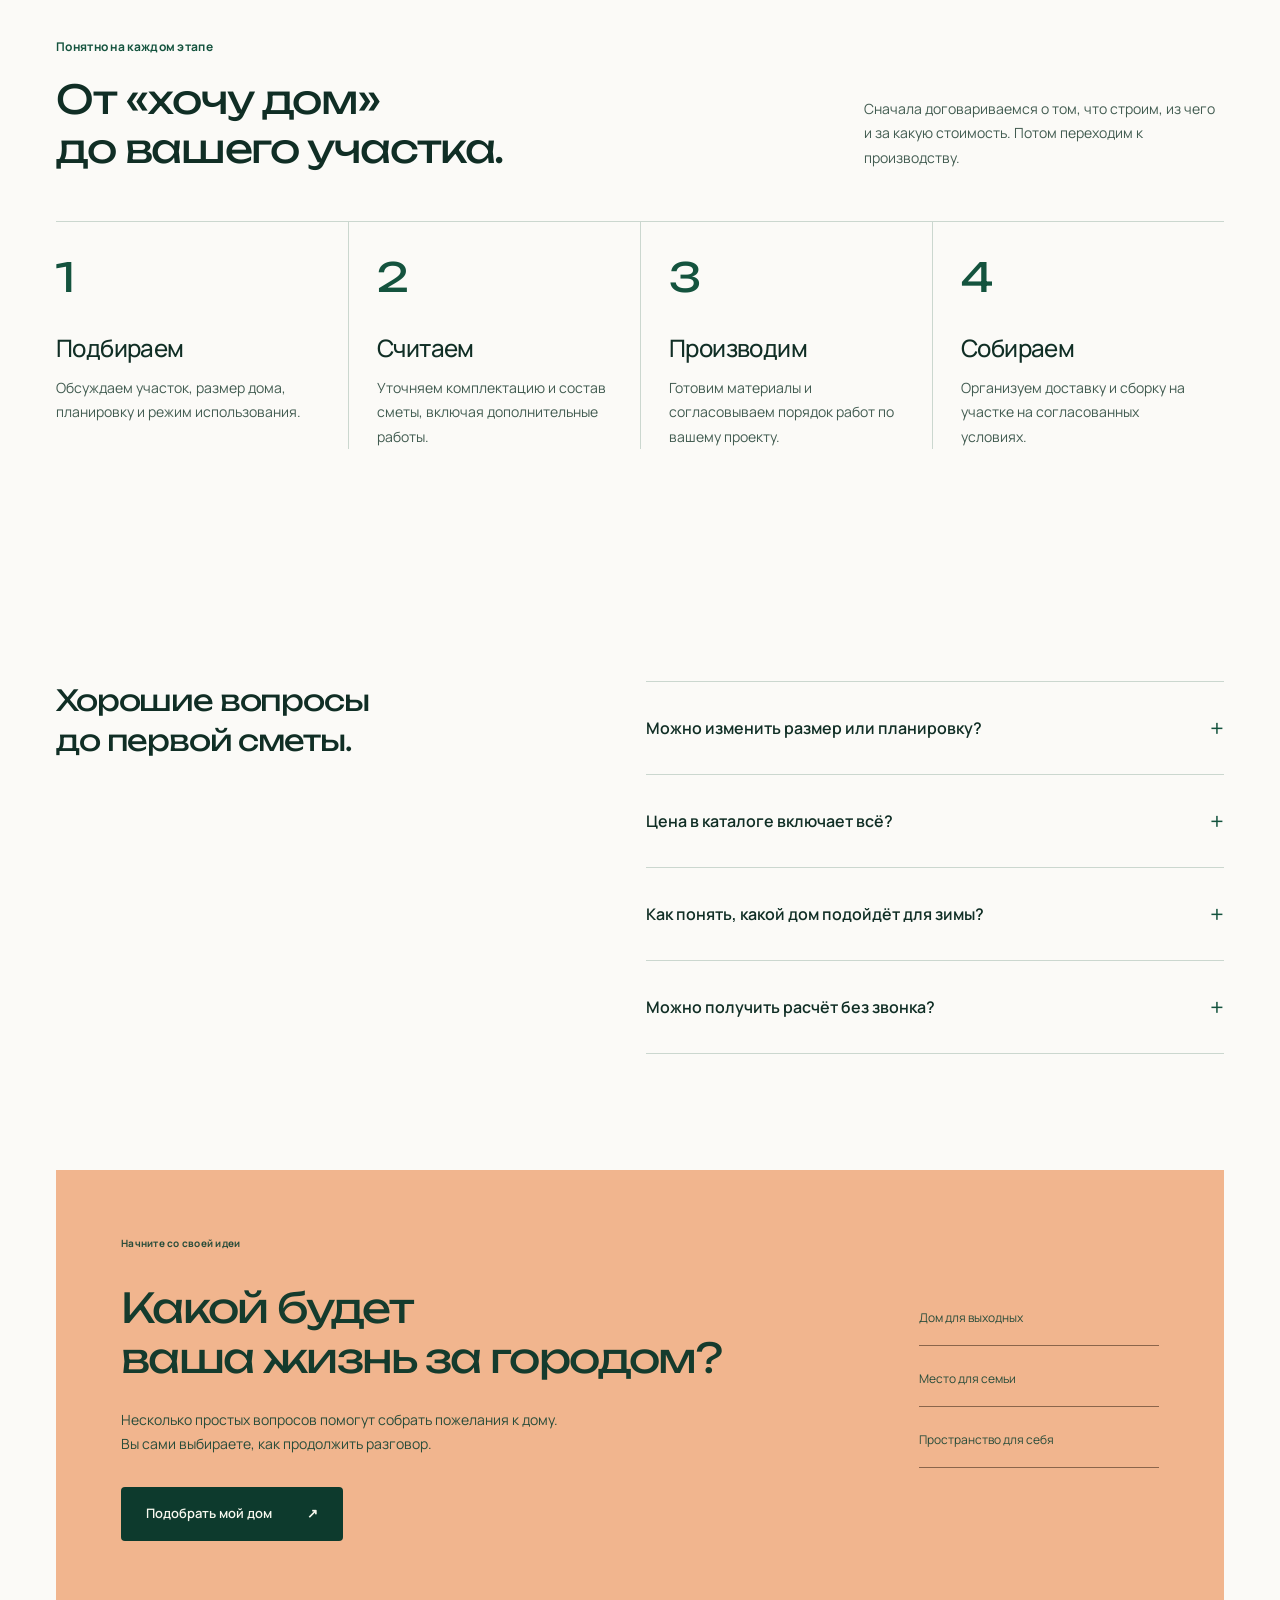
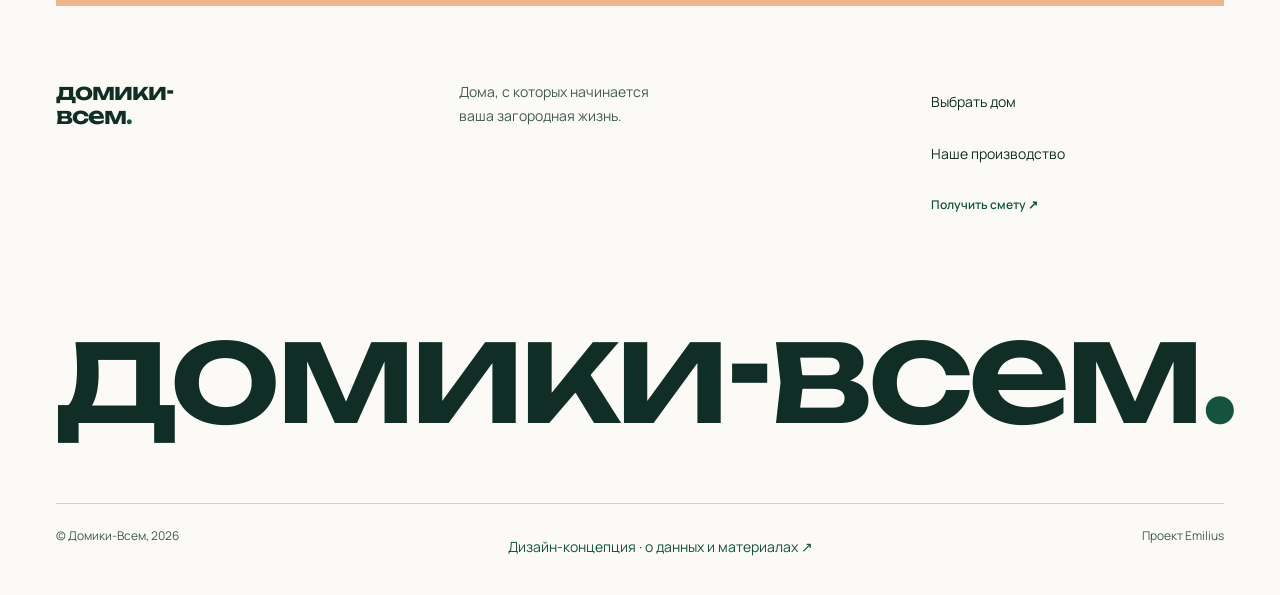
==== commit e40eead9: "Draw interface icons as SVG and keep hero actions in reading order Menu, close, theme and success ma" ====
--- a/index.html
+++ b/index.html
@@ -5,14 +5,14 @@
 <meta charset="UTF-8"><meta name="viewport" content="width=device-width, initial-scale=1.0">
 <meta name="theme-color" content="#0d3a2d"><meta name="description" content="Дизайн-концепция Домики-Всем: дачные и каркасные дома собственного производства. Выберите модель и комплектацию и посмотрите сценарий получения сметы.">
 <title>Домики-Всем — дома для жизни за городом</title>
-<link rel="stylesheet" href="fonts.css?v=c88b00edbe"><link rel="stylesheet" href="display-font.css?v=42f1547f35"><link rel="stylesheet" href="style.css?v=08215e1f0a"><link rel="stylesheet" href="identity.css?v=7b6765a3bf"><link rel="stylesheet" href="accessibility.css?v=33c9990e2f"><link rel="stylesheet" href="motion.css?v=b789228e05"><link rel="stylesheet" href="palette.css?v=3a1bd7988d"><link rel="stylesheet" href="hero.css?v=9721bc6791"><link rel="preload" as="image" href="assets/house-1-1.webp" imagesrcset="assets/hero-house-760.webp 760w, assets/hero-house-1200.webp 1200w, assets/house-1-1.webp 1600w" imagesizes="(max-width: 768px) 100vw, (max-width: 950px) calc(100vw - 72px), (max-width: 1100px) 660px, 900px">
+<link rel="stylesheet" href="fonts.css?v=c88b00edbe"><link rel="stylesheet" href="display-font.css?v=42f1547f35"><link rel="stylesheet" href="style.css?v=08215e1f0a"><link rel="stylesheet" href="identity.css?v=648a51b84f"><link rel="stylesheet" href="accessibility.css?v=626a3f6ead"><link rel="stylesheet" href="motion.css?v=b789228e05"><link rel="stylesheet" href="palette.css?v=3a1bd7988d"><link rel="stylesheet" href="hero.css?v=48b89ca062"><link rel="preload" as="image" href="assets/house-1-1.webp" imagesrcset="assets/hero-house-760.webp 760w, assets/hero-house-1200.webp 1200w, assets/house-1-1.webp 1600w" imagesizes="(max-width: 768px) 100vw, (max-width: 950px) calc(100vw - 72px), (max-width: 1100px) 660px, 900px">
 </head>
 <body>
 <a class="skip" href="#main">К содержимому</a>
 <header class="header"><div class="header-inner">
 <a href="#" class="brand" aria-label="Домики-Всем — главная"><span class="brand-name">домики-<span>всем<span class="brand-period">.</span></span></span><span class="brand-caption"><span class="brand-caption-full">собственное<br>производство домов</span><span class="brand-caption-short">Производство домов</span></span></a>
 <nav class="desktop-nav" aria-label="Основная навигация"><a href="#catalog">Дома</a><a href="#packages">Комплектации</a><a href="#production">Производство</a><a href="#process">Как мы работаем</a></nav>
-<div class="header-actions"><button class="theme-toggle icon-button" aria-label="Сменить цветовую тему" title="Сменить тему">◐</button><button class="button button-small outline" data-quiz>Подобрать дом <span aria-hidden="true">↗</span></button><button class="menu-button icon-button" aria-label="Открыть меню" aria-expanded="false" aria-controls="mobile-navigation">☰</button></div>
+<div class="header-actions"><button class="theme-toggle icon-button" aria-label="Сменить цветовую тему" title="Сменить тему"><svg class="icon" viewBox="0 0 24 24" width="20" height="20" fill="none" stroke="currentColor" stroke-width="1.6" stroke-linecap="round" aria-hidden="true" focusable="false"><circle cx="12" cy="12" r="8"/><path d="M12 4a8 8 0 0 1 0 16z" fill="currentColor" stroke="none"/></svg></button><button class="button button-small outline" data-quiz>Подобрать дом <span aria-hidden="true">↗</span></button><button class="menu-button icon-button" aria-label="Открыть меню" aria-expanded="false" aria-controls="mobile-navigation"><svg class="icon" viewBox="0 0 24 24" width="20" height="20" fill="none" stroke="currentColor" stroke-width="1.6" stroke-linecap="round" aria-hidden="true" focusable="false"><path d="M4 7h16M4 12h16M4 17h16"/></svg></button></div>
 </div><nav id="mobile-navigation" class="mobile-nav" aria-label="Мобильная навигация" hidden><a href="#catalog">Дома</a><a href="#packages">Комплектации</a><a href="#production">Производство</a><a href="#process">Как мы работаем</a><button class="button" id="mobile-menu-quiz" type="button">Подобрать дом <span aria-hidden="true">↗</span></button></nav></header>
 <main id="main" tabindex="-1">
 <div id="home-page">
@@ -56,7 +56,7 @@
 <div id="detail-page" hidden></div>
 </main>
 <footer class="footer container"><div class="footer-top"><a class="brand footer-brand" href="#"><span class="brand-name">домики-<span>всем<span class="brand-period">.</span></span></span></a><p>Дома, с которых начинается<br>ваша загородная жизнь.</p><nav aria-label="Навигация в подвале"><a href="#catalog">Выбрать дом</a><a href="#production">Наше производство</a><button class="text-button" data-quiz>Получить смету ↗</button></nav></div><div class="footer-signature" aria-hidden="true">домики-всем<span>.</span></div><div class="footer-bottom"><span>© Домики-Всем, 2026</span><button class="concept-link" id="concept-info">Дизайн-концепция · о данных и материалах ↗</button><span>Проект Emilius</span></div></footer>
-<dialog id="quiz-dialog" aria-labelledby="quiz-title"><div class="dialog-header"><span class="dialog-brand">домики-всем.</span><button class="icon-button close-dialog" aria-label="Закрыть подбор">✕</button></div><div id="quiz-content"></div></dialog>
-<dialog id="info-dialog" aria-labelledby="info-title"><div class="dialog-header"><span class="dialog-brand">О проекте</span><button class="icon-button close-info" aria-label="Закрыть информацию">✕</button></div><div class="info-content"><p class="eyebrow">Дизайн-концепция</p><h2 id="info-title">Увидеть будущий сайт<br>до его запуска.</h2><p>Это самостоятельная интерактивная концепция редизайна, подготовленная Emilius по переписке проекта. Она не заменяет действующий сайт компании.</p><p>Выбранные модели, параметры и цены взяты из открытого каталога 2 ноября 2026 года. Их актуальность и состав комплектаций требуют подтверждения. Фотографии и визуализации взяты из материалов компании и её сайта.</p><p>Формы работают в демонстрационном режиме. Данные никуда не отправляются и не сохраняются после закрытия страницы. Можно скачать пример своей заявки.</p><a href="https://bytovki-vsem.ru/" target="_blank" rel="noopener" class="button outline">Открыть действующий сайт ↗</a></div></dialog>
-<script src="app.js?v=9af243e46f" defer></script>
+<dialog id="quiz-dialog" aria-labelledby="quiz-title"><div class="dialog-header"><span class="dialog-brand">домики-всем.</span><button class="icon-button close-dialog" aria-label="Закрыть подбор"><svg class="icon" viewBox="0 0 24 24" width="20" height="20" fill="none" stroke="currentColor" stroke-width="1.6" stroke-linecap="round" aria-hidden="true" focusable="false"><path d="M6 6l12 12M18 6L6 18"/></svg></button></div><div id="quiz-content"></div></dialog>
+<dialog id="info-dialog" aria-labelledby="info-title"><div class="dialog-header"><span class="dialog-brand">О проекте</span><button class="icon-button close-info" aria-label="Закрыть информацию"><svg class="icon" viewBox="0 0 24 24" width="20" height="20" fill="none" stroke="currentColor" stroke-width="1.6" stroke-linecap="round" aria-hidden="true" focusable="false"><path d="M6 6l12 12M18 6L6 18"/></svg></button></div><div class="info-content"><p class="eyebrow">Дизайн-концепция</p><h2 id="info-title">Увидеть будущий сайт<br>до его запуска.</h2><p>Это самостоятельная интерактивная концепция редизайна, подготовленная Emilius по переписке проекта. Она не заменяет действующий сайт компании.</p><p>Выбранные модели, параметры и цены взяты из открытого каталога 2 ноября 2026 года. Их актуальность и состав комплектаций требуют подтверждения. Фотографии и визуализации взяты из материалов компании и её сайта.</p><p>Формы работают в демонстрационном режиме. Данные никуда не отправляются и не сохраняются после закрытия страницы. Можно скачать пример своей заявки.</p><a href="https://bytovki-vsem.ru/" target="_blank" rel="noopener" class="button outline">Открыть действующий сайт ↗</a></div></dialog>
+<script src="app.js?v=6e666b6402" defer></script>
 </body></html>
--- a/identity.css
+++ b/identity.css
@@ -2,7 +2,7 @@
 :root{--bg:#f1f3ed;--ink:#1c3025;--muted:#536659;--line:#cfd8cd;--accent:#245e41;--accent-hover:#19462f;--tint:#e4eadf;--forest:#153c2b;--seed:#d8e9a7;--display:Unbounded,Manrope,Arial,sans-serif;--control:4px;--radius:12px}
 body{font-size:15px}.container{max-width:1600px;padding-left:56px;padding-right:56px}.header-inner{max-width:1600px;padding:20px 56px;min-height:96px}.brand-name{font-family:var(--display);font-size:23px;font-weight:600;line-height:1.05;letter-spacing:-.04em}.brand-period{color:var(--accent)}.brand-caption{font-size:10px;line-height:1.5}.header{border-bottom:0}.desktop-nav{gap:30px}.desktop-nav a{position:relative}.desktop-nav a:after{content:'';position:absolute;left:0;right:0;bottom:-8px;height:1px;background:currentColor;transform:scaleX(0);transform-origin:left;transition:transform .2s}.desktop-nav a:hover:after{transform:scaleX(1)}.header-actions>.outline{background:var(--ink);color:var(--bg);border-color:var(--ink);border-radius:4px}.header-actions>.outline:hover{background:var(--accent)}.button{border-radius:4px;min-height:54px;padding:15px 24px;font-size:13px;gap:35px}.button-small{min-height:44px;padding:10px 17px;font-size:11px}.eyebrow{letter-spacing:.025em;font-size:11px}.section{padding-top:116px;padding-bottom:116px}.section-heading h2{font-family:var(--display);font-size:clamp(30px,3.1vw,47px);font-weight:400;line-height:1.23;letter-spacing:-.035em}.section-heading{align-items:end;margin-bottom:47px}.section-intro{font-size:14px;line-height:1.85;max-width:360px}.section-heading .eyebrow{margin-bottom:20px}
 .hero-v2{padding-top:0}.hero-stage{display:grid;grid-template-columns:38% 62%;min-height:690px;position:relative}.hero-copy{background:var(--forest);color:#f4f6ed;padding:50px 38px 27px;position:relative;display:flex;flex-direction:column;align-items:flex-start;z-index:1}.hero-copy:after{content:'';position:absolute;top:0;right:-40px;width:40px;height:70px;background:var(--forest);clip-path:polygon(0 0,100% 0,0 100%)}.hero-copy .eyebrow{color:#d0dfc7;margin-bottom:43px;font-size:10px}.hero-copy h1{font-family:var(--display);font-size:clamp(47px,4.7vw,75px);font-weight:400;line-height:1.16;letter-spacing:-.04em;margin-right:-80px;position:relative;z-index:1}.hero-copy h1>span{color:var(--seed)}.hero-lead{color:#d0dfc7;font-size:12px;line-height:1.9;margin-top:33px}.hero-copy .hero-buttons{display:flex;flex-direction:column;align-items:flex-start;gap:8px;margin-top:27px}.hero-copy .button{background:var(--seed);color:#173a27;min-height:53px;padding:15px 21px;gap:38px;font-weight:700}.hero-copy .button:hover{background:#e4f0c4}.hero-copy .text-button{color:#e0e8dc;font-size:10px;font-weight:400}.hero-workshop-link{margin-top:auto;padding-top:33px;display:flex;justify-content:space-between;align-items:center;gap:25px;width:100%;font-size:9px;color:#d0dfc7}.hero-workshop-link>span:first-child{border-top:1px solid #56705a;padding-top:17px;flex:1}.hero-workshop-link>span:last-child{font-size:20px}.hero-visual{position:relative;min-width:0;overflow:hidden;background:#9dae9b}.hero-visual>img{width:100%;height:100%;position:absolute;inset:0;object-fit:cover;object-position:59% 52%}.hero-visual .image-caption{bottom:108px;left:22px;font-size:8px;background:#183727b8}.hero-stamp{position:absolute;right:28px;top:29px;width:124px;height:124px;background:var(--seed);color:#23442b;border-radius:50%;display:flex;flex-direction:column;justify-content:center;align-items:center;transform:rotate(9deg)}.hero-stamp>span{font-size:8px;font-weight:700;letter-spacing:.07em;margin-bottom:8px}.hero-stamp b{font-family:var(--display);font-size:20px;line-height:1.1;letter-spacing:-.04em;font-weight:500}.hero-visual-caption{position:absolute;left:0;right:0;bottom:0;background:var(--seed);color:#183a25;padding:22px 28px;display:flex;justify-content:space-between;align-items:center;gap:20px;min-height:88px}.hero-visual-caption>span{font-size:11px;line-height:1.6;font-weight:500}.hero-visual-caption a{display:flex;align-items:center;gap:27px;font-size:11px;font-weight:700}.hero-visual-caption a>span{font-size:27px;font-weight:400}.hero-bottom{border:0;padding:23px 0;font-size:10px;gap:30px;justify-content:flex-start}.hero-bottom>span{flex:1}.hero-bottom>span+span{border-left:1px solid var(--line);padding-left:32px}.hero-intro,.hero-image{animation:none}.catalog{padding-top:93px}.catalog-controls{padding:18px 0;border-top:1px solid var(--line);border-bottom:1px solid var(--line)}.filter{border:0;border-radius:3px;padding:11px 16px;font-size:11px}.filter.active{background:var(--forest);color:#f4f6ed}.filter:not(.active):hover{background:var(--tint)}.category-tabs{gap:3px}.area-filter select{border:0;border-radius:0;background:transparent;font-size:12px}.catalog-meta{font-size:9px;margin:24px 0}.model-grid{grid-template-columns:repeat(2,minmax(0,1fr));gap:53px 34px;padding-bottom:48px}.model-card:nth-child(even){padding-top:70px}.model-image{border-radius:0;aspect-ratio:1.6}.model-card:nth-child(even) .model-image{aspect-ratio:1.5}.model-type{top:18px;left:18px;border-radius:2px;font-size:9px;padding:6px 10px}.model-image .circle-arrow{right:17px;bottom:17px;border-radius:3px;background:var(--bg);width:47px;height:47px;font-size:28px}.model-info{padding-top:23px;padding-bottom:18px;display:flex;justify-content:space-between;align-items:flex-start;gap:20px}.model-info h3{font-family:var(--display);font-weight:400;font-size:22px;letter-spacing:-.04em;line-height:1.35;margin-bottom:0}.model-specs{flex-direction:column;align-items:flex-end;gap:2px;font-size:10px;white-space:nowrap;padding-top:3px}.model-price{margin-top:17px;flex-direction:row;align-items:center}.model-price strong{font-size:24px;font-weight:500}.model-price strong span{font-size:11px}.model-price .text-button{font-size:10px}.price-caption{font-size:9px;margin-top:4px}.catalog-help{border-top:1px solid var(--line);margin-top:0;padding:27px 0 0}.catalog-help>span{font-family:var(--display);font-size:15px;font-weight:400;letter-spacing:-.03em}.catalog-help .text-button{font-size:11px}
-.packages-section{background:var(--tint);position:relative}.package-columns{gap:0;border-color:#bac8b4}.package-columns .package-choice{position:relative;padding:34px 28px;outline-offset:6px;cursor:pointer;transition:background .2s,color .2s}.package-choice:first-child{padding-left:28px}.package-columns .package-choice+article{padding-left:28px;border-color:#bac8b4}.package-columns .package-featured{background:var(--forest);color:#f4f6ed}.package-columns .package-featured p,.package-featured .package-index{color:#d3e0c9}.package-columns .package-featured li:before{color:var(--seed)}.package-index{font-size:10px;margin-bottom:28px}.package-columns h3{font-family:var(--display);font-weight:400;font-size:20px;line-height:1.4;letter-spacing:-.035em;min-height:56px}.package-columns p{font-size:12px;min-height:75px}.package-columns ul{font-size:11px}.package-choice:after{content:'Выбрать';display:block;font-size:10px;margin-top:27px;color:var(--accent)}.package-choice.package-featured:after{content:'Выбрано ✓';color:var(--seed)}.readiness-summary{display:grid;grid-template-columns:1fr 1.65fr 1.1fr;gap:30px;align-items:start;padding:32px 0;border-bottom:1px solid #bac8b4}.readiness-label{font-size:10px;color:var(--muted);padding-top:5px}.readiness-summary h3{font-size:21px;margin-bottom:10px}.readiness-summary p{font-size:12px;line-height:1.8;max-width:470px}.readiness-summary .text-button{font-size:10px;justify-self:end;max-width:210px}.package-footnote{padding-top:25px}.package-footnote p{font-size:10px;max-width:630px}
+.packages-section{background:var(--tint);position:relative}.package-columns{gap:0;border-color:#bac8b4}.package-columns .package-choice{position:relative;padding:34px 28px;outline-offset:6px;cursor:pointer;transition:background .2s,color .2s}.package-choice:first-child{padding-left:28px}.package-columns .package-choice+article{padding-left:28px;border-color:#bac8b4}.package-columns .package-featured{background:var(--forest);color:#f4f6ed}.package-columns .package-featured p,.package-featured .package-index{color:#d3e0c9}.package-columns .package-featured li:before{color:var(--seed)}.package-index{font-size:10px;margin-bottom:28px}.package-columns h3{font-family:var(--display);font-weight:400;font-size:20px;line-height:1.4;letter-spacing:-.035em;min-height:56px}.package-columns p{font-size:12px;min-height:75px}.package-columns ul{font-size:11px}.package-choice:after{content:'Выбрать';display:block;font-size:10px;margin-top:27px;color:var(--accent)}.package-choice.package-featured:after{content:'Выбрано';color:var(--seed)}.readiness-summary{display:grid;grid-template-columns:1fr 1.65fr 1.1fr;gap:30px;align-items:start;padding:32px 0;border-bottom:1px solid #bac8b4}.readiness-label{font-size:10px;color:var(--muted);padding-top:5px}.readiness-summary h3{font-size:21px;margin-bottom:10px}.readiness-summary p{font-size:12px;line-height:1.8;max-width:470px}.readiness-summary .text-button{font-size:10px;justify-self:end;max-width:210px}.package-footnote{padding-top:25px}.package-footnote p{font-size:10px;max-width:630px}
 .production-section{position:relative}.production-top{grid-template-columns:1.4fr 1fr;gap:65px;margin-bottom:55px}.production-top h2{font-family:var(--display);font-weight:400;font-size:clamp(30px,3.1vw,47px);line-height:1.25;letter-spacing:-.035em}.production-top .eyebrow{font-size:10px}.production-top>p{font-size:13px;max-width:360px}.production-layout{grid-template-columns:1.6fr 1fr;gap:55px}.production-visual{height:510px;border-radius:0}.production-visual img{object-position:50% 60%}.production-tab{padding:25px 0}.production-tab-title{font-size:20px}.production-tab.active .production-tab-title{color:var(--seed)}.production-tab-copy{font-size:12px;line-height:1.9}.production-visit p{font-family:var(--display);font-size:15px;letter-spacing:-.03em}.production-visit .text-button{color:var(--seed)}.built-grid{grid-template-columns:1.1fr .9fr;gap:40px}.built-grid figure:last-child{padding-top:110px}.built-grid img{border-radius:0;aspect-ratio:1.3}.built-grid figure:last-child img{aspect-ratio:1.05}figcaption{font-size:13px;padding:19px 0}figcaption span{font-size:9px}.process-list{border-top:1px solid var(--line);gap:0}.process-list li{padding:35px 28px 0 0}.process-list li+li{border-left:1px solid var(--line);padding-left:28px}.step-number{border:0;border-radius:0;display:block;font-family:var(--display);font-size:40px;line-height:1;color:var(--accent);margin-bottom:38px;width:auto;height:auto}.process-list h3{font-size:24px;font-weight:500}.process-list p{font-size:12px;line-height:1.9}.faq-layout h2{font-family:var(--display);font-size:29px;line-height:1.35;font-weight:400}.faq-list summary{font-size:13px}.faq-list details{padding:24px 0}.final-section{max-width:none;margin:0 56px;padding:65px;background:var(--seed);color:#183a25;border-radius:0;position:relative;overflow:hidden}.final-section h2{font-family:var(--display);font-weight:400;font-size:clamp(30px,3.2vw,48px);line-height:1.22;letter-spacing:-.04em;max-width:830px}.final-section p,.final-section .eyebrow{color:#36573c}.final-section .eyebrow{font-size:10px}.final-section .button{background:var(--forest);color:#f5f7ed}.final-section .button:hover{background:#245e41}.final-note{width:240px}.final-note span{border-color:#a5ba86;color:#34523a;font-size:12px}.footer{padding-top:74px}.footer-top{padding-bottom:40px}.footer-top p{font-size:12px}.footer-signature{font-family:var(--display);font-size:clamp(55px,11.1vw,175px);line-height:1.3;font-weight:500;letter-spacing:-.04em;white-space:nowrap;color:var(--ink);padding:10px 0 40px}.footer-signature>span{color:var(--accent)}.footer-bottom{font-size:9px}.related-section .model-grid{grid-template-columns:repeat(3,minmax(0,1fr));padding-bottom:0}.related-section .model-card:nth-child(even){padding-top:0}.related-section .model-info{display:block}.related-section .model-info h3{font-size:17px;margin-bottom:10px}.related-section .model-specs{align-items:flex-start;flex-direction:row;gap:15px;font-size:9px}.related-section .model-price strong{font-size:21px}.related-section .model-price{flex-wrap:wrap;gap:10px}.detail-heading h1{font-family:var(--display);font-weight:400;font-size:41px;line-height:1.3;letter-spacing:-.035em}.detail-packages{border-radius:4px}.gallery-main{border-radius:0}.gallery-thumbs{gap:8px}.gallery-thumb{border-radius:0}.detail-extra{border-radius:0}.detail-packages h2{font-family:var(--display);font-weight:400;font-size:19px;line-height:1.4}.detail-total strong{font-size:38px}.detail-total .button{font-size:12px}.photo-price-note{padding:12px 14px;background:var(--tint)}dialog{border-radius:8px}.dialog-brand{font-family:var(--display);font-size:14px;letter-spacing:-.03em}.quiz-progress{gap:4px}.quiz-progress span{height:4px}.quiz-title{font-family:var(--display);font-size:27px;font-weight:400;line-height:1.4;letter-spacing:-.035em}.quiz-model,.quiz-model img,.choice,.form-field input,.contact-summary{border-radius:3px}.quiz-model.selected{background:var(--tint)}.info-content h2{font-family:var(--display);font-size:27px;line-height:1.4}
 @media(max-width:1250px){.container{padding-left:36px;padding-right:36px}.header-inner{padding-left:36px;padding-right:36px}.hero-stage{grid-template-columns:40% 60%;min-height:660px}.hero-copy{padding:37px 28px 25px}.hero-copy h1{font-size:60px}.hero-copy .eyebrow{font-size:9px;margin-bottom:40px}.hero-lead{font-size:11px}.hero-stamp{width:105px;height:105px}.hero-stamp b{font-size:17px}.hero-stamp>span{font-size:7px}.model-info h3{font-size:18px}.model-info{gap:10px}.model-specs{font-size:9px}.model-price .text-button{font-size:9px}.production-top{gap:40px}.production-layout{gap:35px}.production-top h2{font-size:34px}.final-section{margin:0 36px;padding:45px}.final-section h2{font-size:38px}.readiness-summary{grid-template-columns:.7fr 1.5fr 1fr;gap:25px}.package-columns h3{font-size:17px}.footer-signature{font-size:10.8vw}}
 @media(max-width:1000px){.desktop-nav{gap:17px;font-size:10px}.brand-name{font-size:20px}.hero-stage{min-height:640px;grid-template-columns:43% 57%}.hero-copy{padding:32px 24px 23px}.hero-copy h1{font-size:51px;margin-right:-40px}.hero-copy .button{font-size:11px;gap:20px}.hero-copy .eyebrow{font-size:8px}.hero-lead{font-size:11px}.hero-stamp{top:20px;right:20px;width:95px;height:95px}.hero-visual-caption{padding:20px;gap:15px}.hero-visual-caption>span{font-size:9px}.hero-visual-caption a{font-size:10px;gap:12px}.hero-workshop-link{font-size:8px;gap:15px}.hero-bottom{font-size:8px;gap:20px}.hero-bottom>span+span{padding-left:20px}.model-info{display:block}.model-info h3{font-size:22px;margin-bottom:12px}.model-specs{flex-direction:row;align-items:flex-start;gap:18px;font-size:10px}.package-columns .package-choice{padding:28px 18px}.package-choice:first-child{padding-left:18px}.package-columns .package-choice+article{padding-left:18px}.package-columns h3{font-size:16px;min-height:66px}.package-columns p{font-size:11px;min-height:100px}.package-columns ul{font-size:10px}.production-layout{grid-template-columns:1.2fr 1fr}.production-visual{height:440px}.production-tab-title{font-size:17px}.production-tab-copy{font-size:11px}.production-tab{padding:22px 0}.production-top h2{font-size:30px}.production-top>p{font-size:12px}.final-section h2{font-size:32px}.final-note{width:200px;flex-shrink:0}.final-note span{font-size:11px}.final-section p{font-size:12px}.faq-layout h2{font-size:25px}.detail-heading h1{font-size:34px}.detail-packages h2{font-size:17px}}
--- a/accessibility.css
+++ b/accessibility.css
@@ -1,7 +1,7 @@
 /* UI/UX Pro Max review: readable content and comfortable pointer targets. */
 :root{--text-body:16px;--text-small:14px;--text-caption:12px}
 body{font-size:var(--text-body)}
-.icon-button{min-width:44px;min-height:44px;flex-shrink:0}
+.icon-button{min-width:44px;min-height:44px;flex-shrink:0}.icon-button .icon{display:block;width:20px;height:20px}.success-symbol .icon{width:28px;height:28px}
 .text-button{min-height:44px;font-size:var(--text-small);white-space:normal}
 button,select,summary{touch-action:manipulation}
 select,.filter{min-height:44px;font-size:var(--text-small)}
@@ -50,7 +50,7 @@
 .process-list{grid-template-columns:repeat(4,minmax(0,1fr))}.process-list li{min-width:0}@media(max-width:768px){.process-list{grid-template-columns:repeat(2,minmax(0,1fr))}}@media(max-width:370px){.process-list{grid-template-columns:1fr}.process-list li,.process-list li+li{padding:24px 0;border-left:0}}
 
 /* A comparison action stays within reach after selecting distant cards. */
-.compare-tray{position:fixed;z-index:20;left:50%;bottom:20px;transform:translateX(-50%);width:calc(100% - 40px);max-width:900px;margin:0;border-radius:8px;background:var(--forest);color:var(--on-forest);box-shadow:0 8px 28px #0d281d40;padding:18px 24px;gap:24px}.compare-tray p{color:var(--on-forest);font-size:14px}.compare-tray .button{background:var(--seed);color:var(--on-copper);white-space:normal}.compare-tray .text-button{color:var(--on-forest);font-size:14px}.compare-tray :focus-visible{outline-color:var(--seed)}.has-comparison-tray{scroll-padding-bottom:180px}.has-comparison-tray body{padding-bottom:160px}.has-comparison-tray :focus-visible{scroll-margin-bottom:180px}.has-comparison-tray #compare-count{scroll-margin-bottom:0}.house-comparison #compare-return{margin-top:24px;font-size:14px}@media(max-width:768px){.compare-tray{width:calc(100% - 24px);bottom:max(12px,env(safe-area-inset-bottom));padding:16px 18px}.compare-tray p{max-width:none;font-size:13px;line-height:1.55}.compare-tray>div{display:flex;flex-wrap:nowrap;margin-top:12px;gap:16px}.compare-tray .button{flex:1;min-height:46px;font-size:13px;padding:10px 16px}.compare-tray .text-button{font-size:13px}}@media(max-height:480px){.compare-tray{padding:10px 18px;display:flex}.compare-tray p{font-size:12px;max-width:36ch}.compare-tray>div{margin-top:0;flex-shrink:0}.has-comparison-tray{scroll-padding-bottom:120px}.has-comparison-tray :focus-visible{scroll-margin-bottom:120px}}
+.compare-tray{position:fixed;z-index:20;left:50%;bottom:20px;transform:translateX(-50%);width:calc(100% - 40px);max-width:900px;margin:0;border-radius:8px;background:var(--forest);color:var(--on-forest);box-shadow:0 8px 28px #0d281d40;padding:18px 24px;gap:24px}.compare-tray p{color:var(--on-forest);font-size:14px}.compare-tray .button{background:var(--seed);color:var(--on-copper);white-space:normal}.compare-tray .text-button{color:var(--on-forest);font-size:14px}.compare-tray :focus-visible{outline-color:var(--seed)}.has-comparison-tray{scroll-padding-bottom:180px}.has-comparison-tray body{padding-bottom:160px}.has-comparison-tray :focus-visible{scroll-margin-bottom:180px}.has-comparison-tray #compare-count{scroll-margin-bottom:0}.house-comparison #compare-return{margin-top:24px;font-size:14px}@media(max-width:768px){.compare-tray{width:calc(100% - 24px);bottom:max(12px,env(safe-area-inset-bottom));padding:16px 18px}.compare-tray p{max-width:none;font-size:13px;line-height:1.55}.compare-tray>div{display:flex;flex-wrap:nowrap;margin-top:12px;gap:16px}.compare-tray .button{flex:1;min-height:46px;font-size:13px;padding:10px 16px}.compare-tray .text-button{font-size:13px}}@media(max-height:480px){.compare-tray{padding:10px 18px;display:flex}.compare-tray p{font-size:12px;max-width:36ch}.compare-tray>div{margin-top:0;flex-shrink:0}.has-comparison-tray{scroll-padding-bottom:120px}.has-comparison-tray :focus-visible{scroll-margin-bottom:120px}}/* taste-skill-ignore: fixed overlay, its shadow is intended */
 
 .catalog-view{display:flex;align-items:center;justify-content:space-between;gap:20px;padding:20px 0 0}.catalog-view>span{font-size:14px;color:var(--muted)}.catalog-view>div{display:flex;gap:8px}.catalog-view button{min-height:44px;padding:10px 18px;font:inherit;font-size:14px;border:1px solid var(--field-border);border-radius:4px;color:var(--ink);background:var(--surface)}.catalog-view button[aria-pressed=true]{background:var(--ink);color:var(--bg);border-color:var(--ink)}.model-image.is-plan{background:#fff;padding:16px;border:1px solid var(--line)}.model-image.is-plan img{object-fit:contain;transform:none!important}.model-image.is-plan .model-type,.model-image.is-plan .circle-arrow{display:none}@media(max-width:768px){.catalog-view{align-items:flex-start;flex-direction:column;gap:12px}.catalog-view>div{width:100%}.catalog-view button{flex:1}.model-image.is-plan{padding:12px}}
 
--- a/hero.css
+++ b/hero.css
@@ -5,10 +5,10 @@
 .hero-v3 .hero-copy h1{grid-column:1;grid-row:1/3;font-size:clamp(40px,4.7vw,68px);line-height:1.16;letter-spacing:-.035em;margin:0;max-width:none}
 .hero-v3 .hero-copy h1 span{display:inline-block;font-size:.76em;color:var(--seed);margin-top:6px}
 .hero-v3 .hero-copy .hero-lead{grid-column:2;font-size:16px;line-height:1.7;max-width:42ch;margin:0;color:#dce7de}
-.hero-v3 .hero-copy .hero-buttons{grid-column:2;display:flex;flex-direction:row;align-items:center;flex-wrap:wrap;margin:20px 0 0;gap:8px 18px}
-.hero-v3 .hero-copy .button{font-size:14px;min-height:54px;padding:15px 22px;gap:24px;background:var(--seed);color:var(--on-copper)}
-.hero-v3 .hero-copy .button:hover{background:#f7c9a9}
-.hero-v3 .hero-copy .text-button{font-size:14px;min-height:44px;color:var(--on-forest)}
+.hero-v3 .hero-buttons{grid-column:2;display:flex;flex-direction:row;align-items:center;flex-wrap:wrap;margin:20px 0 0;gap:8px 18px}
+.hero-v3 .hero-buttons .button{font-size:14px;min-height:54px;padding:15px 22px;gap:24px;background:var(--seed);color:var(--on-copper)}
+.hero-v3 .hero-buttons .button:hover{background:#f7c9a9}
+.hero-v3 .hero-buttons .text-button{font-size:14px;min-height:44px;color:var(--on-forest)}
 .hero-v3 .hero-visual{height:550px;min-height:550px}
 .hero-v3 .hero-visual>img{object-position:50% 52%}
 .hero-v3 .image-caption{font-size:12px;left:20px;bottom:20px;padding:6px 10px}
@@ -25,13 +25,13 @@
  .hero-v3 .hero-visual>img{object-position:58% 54%}
  .hero-v3 .image-caption{font-size:12px;left:16px;bottom:12px}
  .hero-v3 .hero-copy .hero-lead{order:4;margin:20px 24px 0;font-size:16px;line-height:1.65;max-width:40ch}
- .hero-v3 .hero-copy .button{min-height:52px}
+ .hero-v3 .hero-buttons .button{min-height:52px}
 }
 @media(max-width:370px){
  .hero-v3 .hero-copy h1{font-size:30px}
  .hero-v3 .hero-visual{height:215px;min-height:215px}
  .hero-v3 .hero-copy .hero-lead{font-size:15px}
- .hero-v3 .hero-copy .button{font-size:13px;gap:20px}
+ .hero-v3 .hero-buttons .button{font-size:13px;gap:20px}
 }
 .hero-v3 .hero-copy :focus-visible{outline-color:var(--seed)}
 
@@ -90,11 +90,11 @@
 }
 
 @media(max-width:768px){
- .hero-v3 .hero-copy .hero-buttons{order:5;margin:18px 24px 24px;gap:6px;flex-direction:column;align-items:flex-start}
+ .hero-v3 .hero-buttons{order:5;margin:18px 24px 24px;gap:6px;flex-direction:column;align-items:flex-start}
  .hero-v3 .hero-copy .hero-lead{display:none}
- .hero-v3 .hero-copy .hero-buttons{order:5;margin:16px 24px 20px;flex-direction:row;gap:8px 18px}
- .hero-v3 .hero-copy .hero-buttons>.button{background:transparent;color:var(--on-forest);padding:0;min-height:44px;font-size:14px;gap:12px}
- .hero-v3 .hero-copy .hero-buttons>.text-button{font-size:13px}
+ .hero-v3 .hero-buttons{order:5;margin:16px 24px 20px;flex-direction:row;gap:8px 18px}
+ .hero-v3 .hero-buttons>.button{background:transparent;color:var(--on-forest);padding:0;min-height:44px;font-size:14px;gap:12px}
+ .hero-v3 .hero-buttons>.text-button{font-size:13px}
 }
 
 @media(max-width:950px){
@@ -175,3 +175,5 @@
  .hero-workshop-photos{width:100%;gap:10px}
  .hero-workshop-photos img{height:68px}
 }
+
+.hero-v3 .hero-buttons :focus-visible{outline-color:var(--seed)}
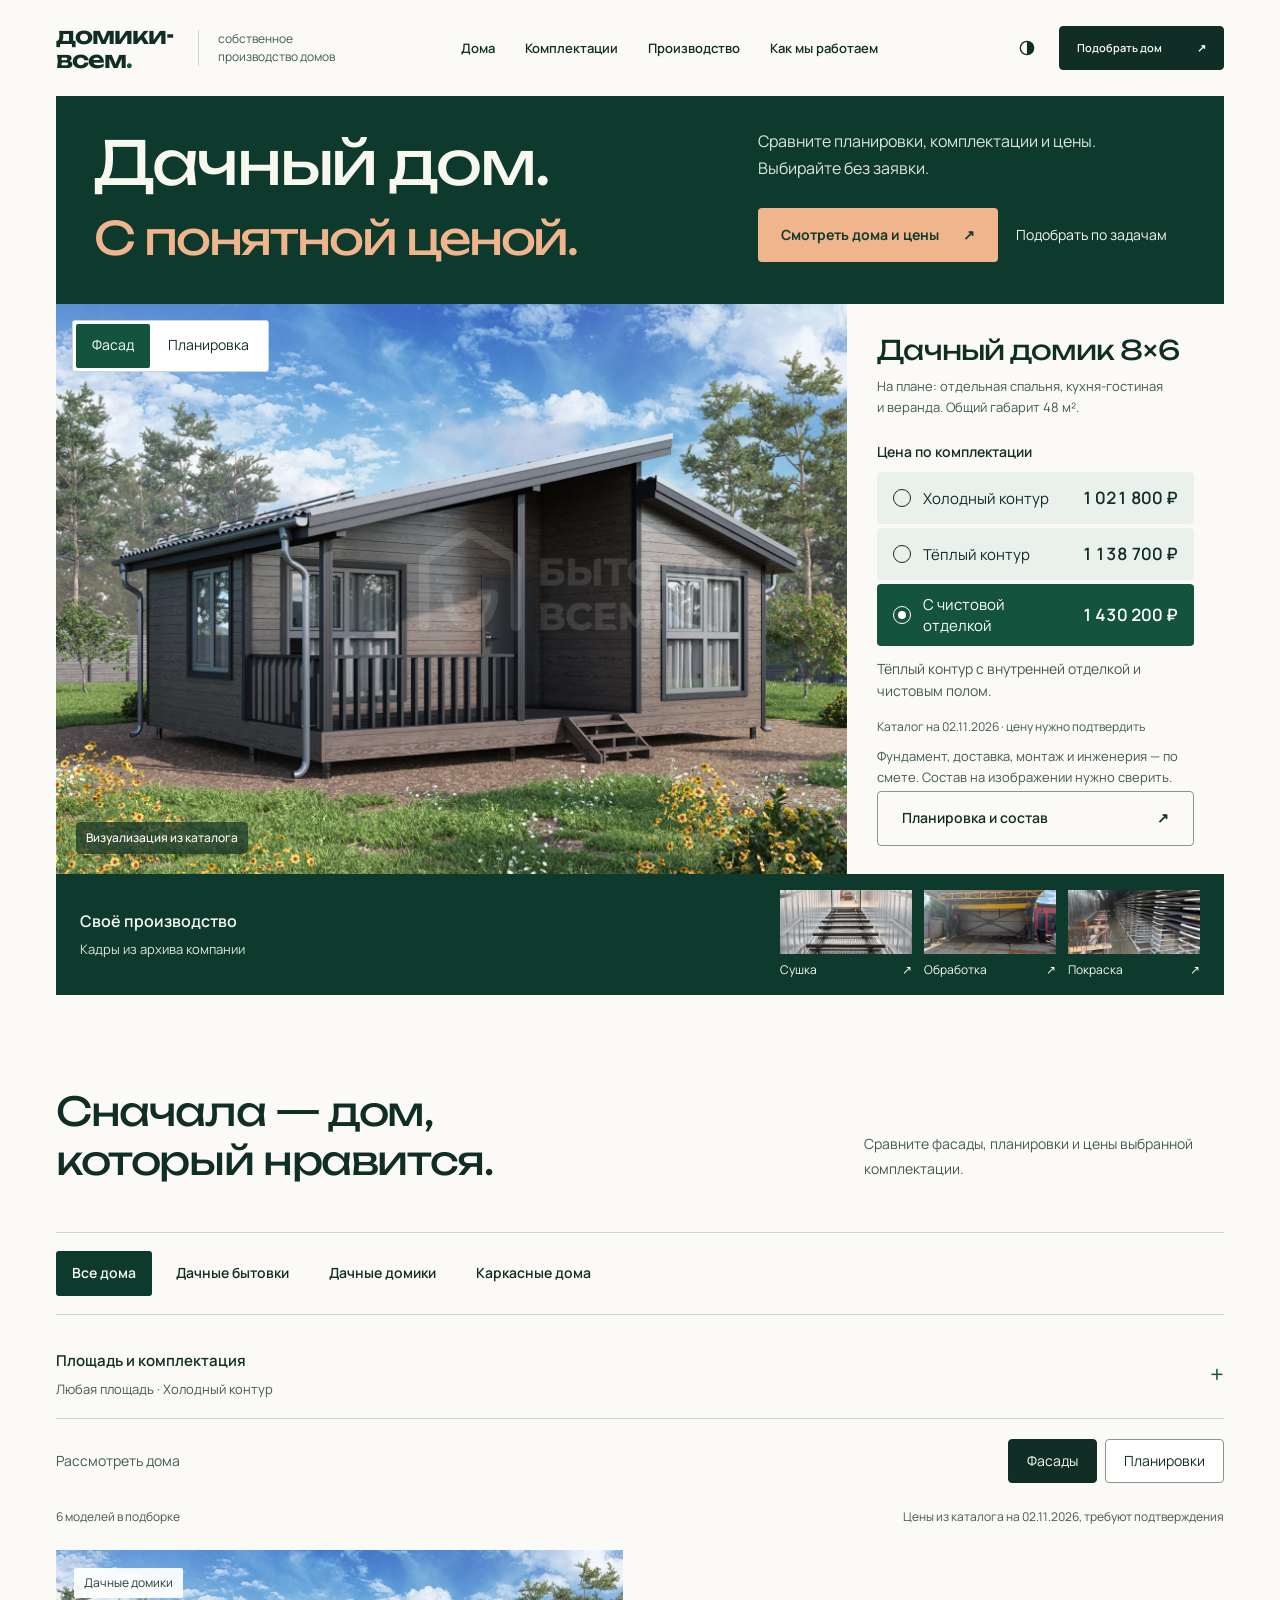
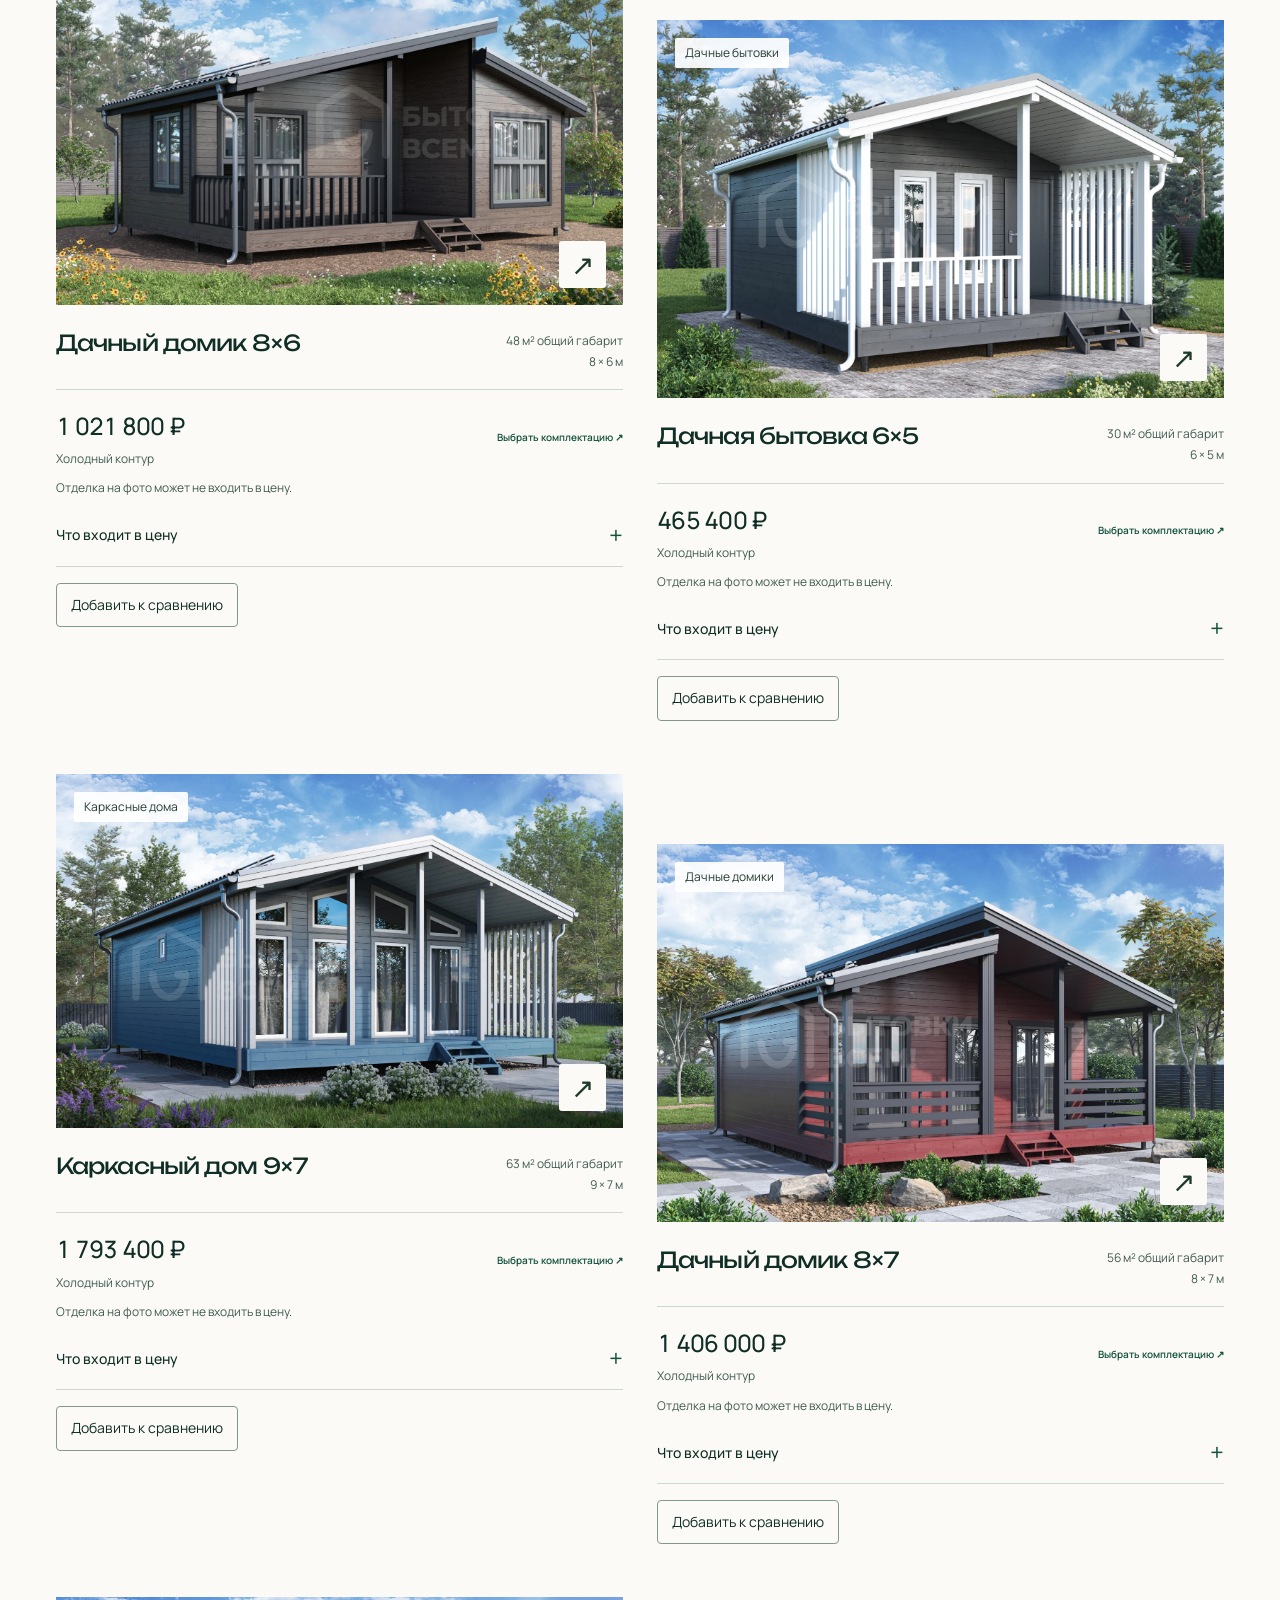
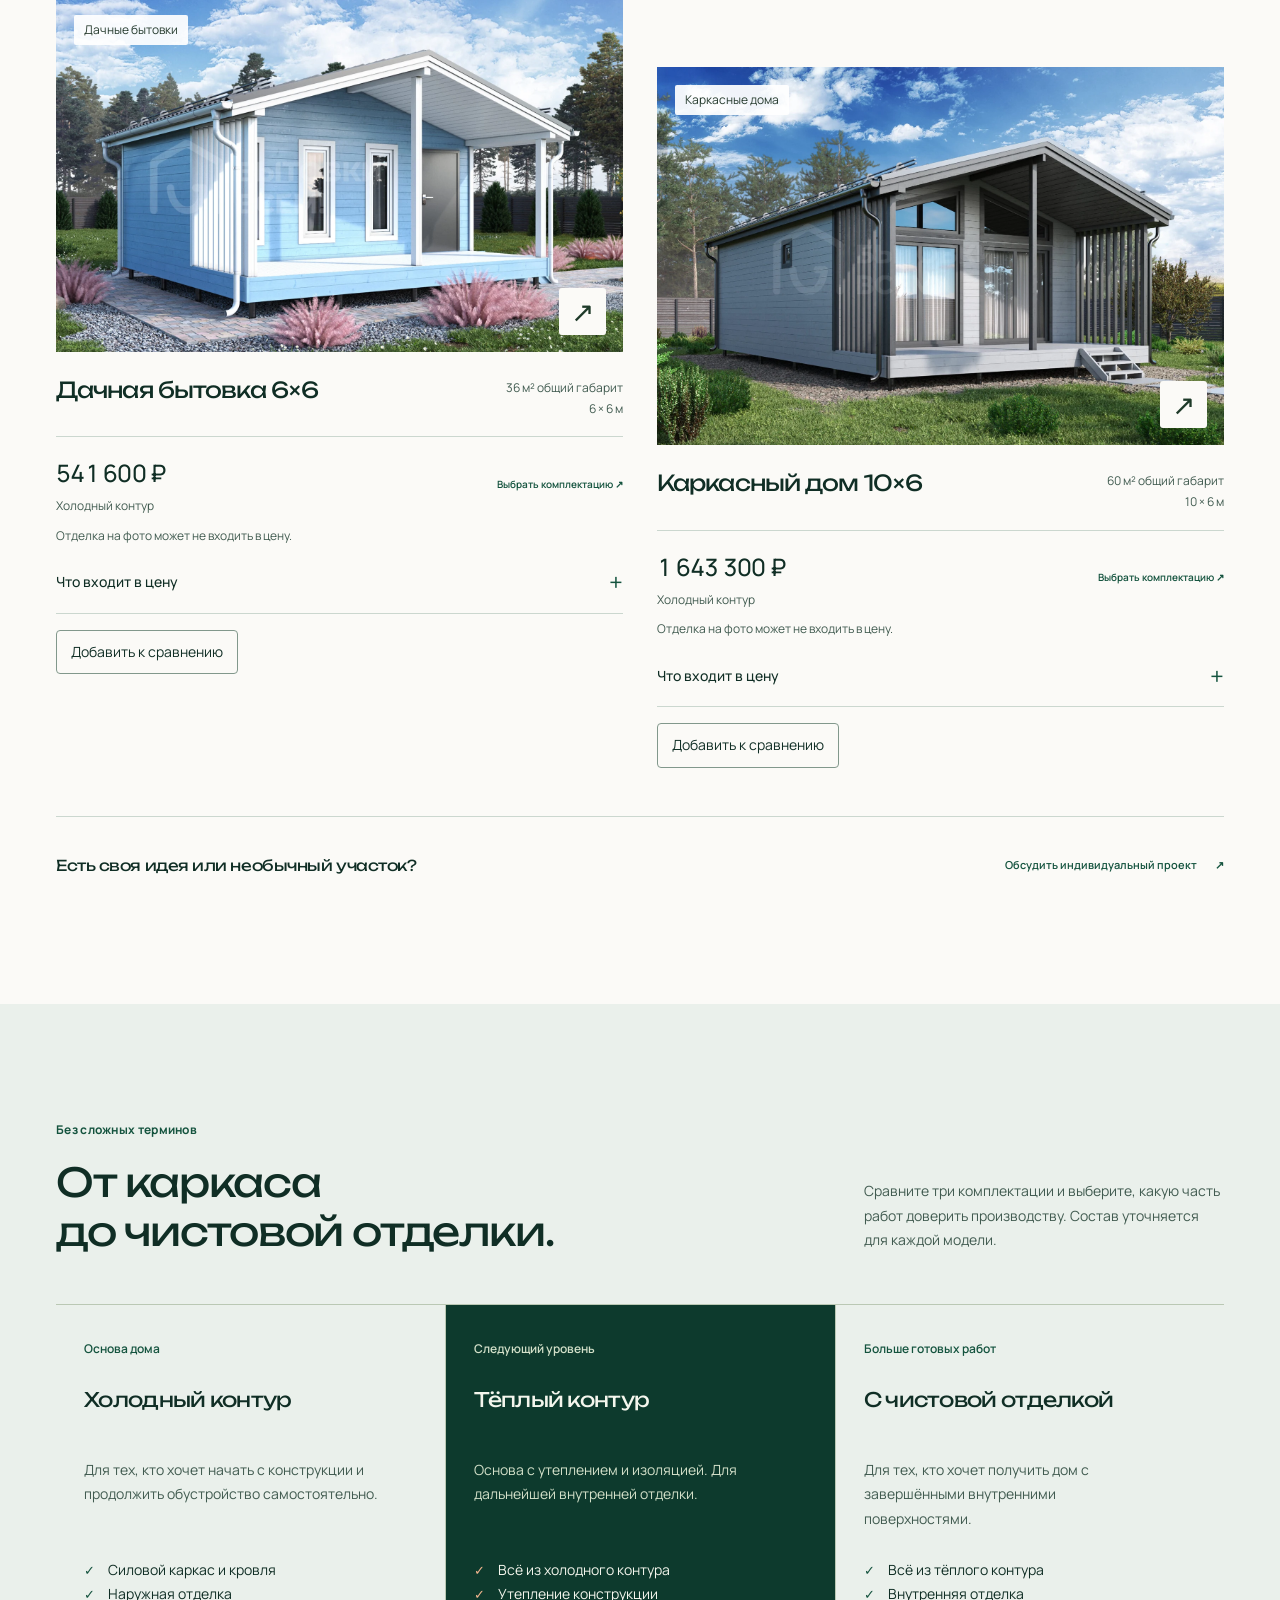
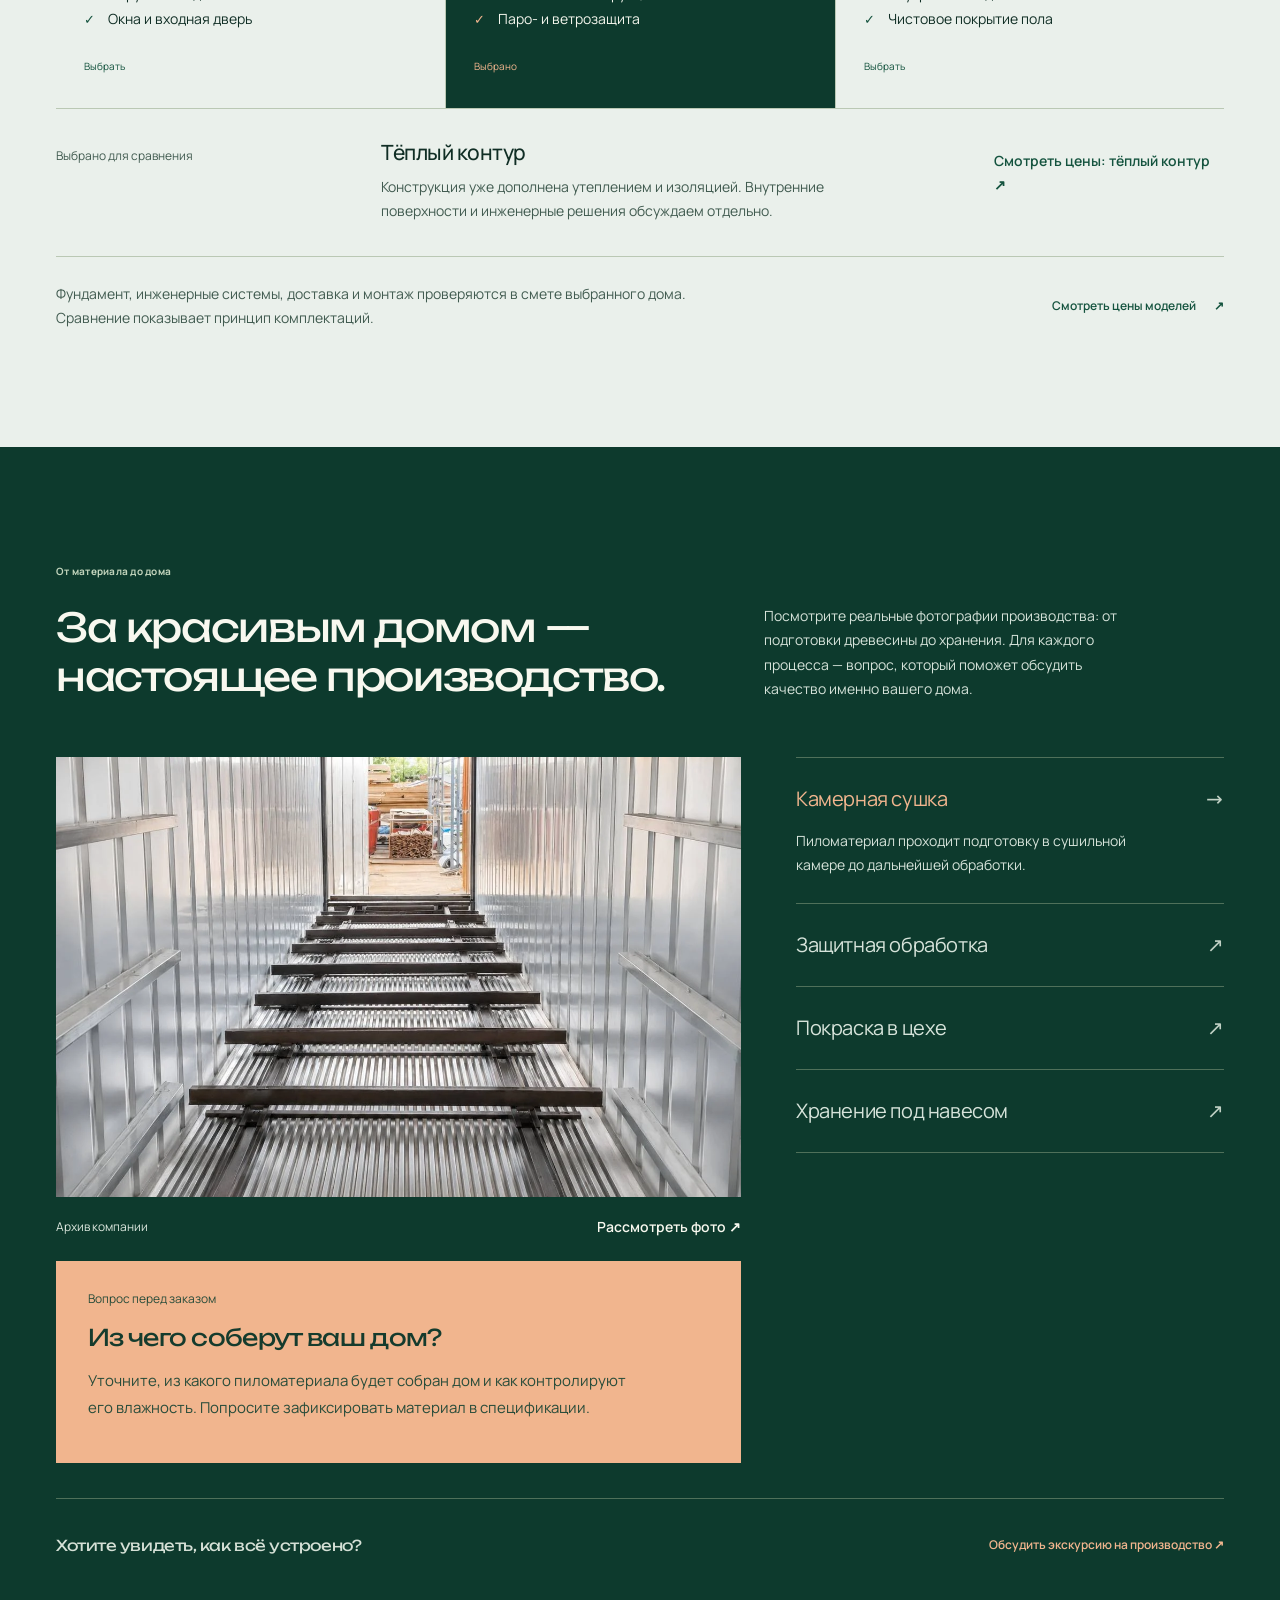
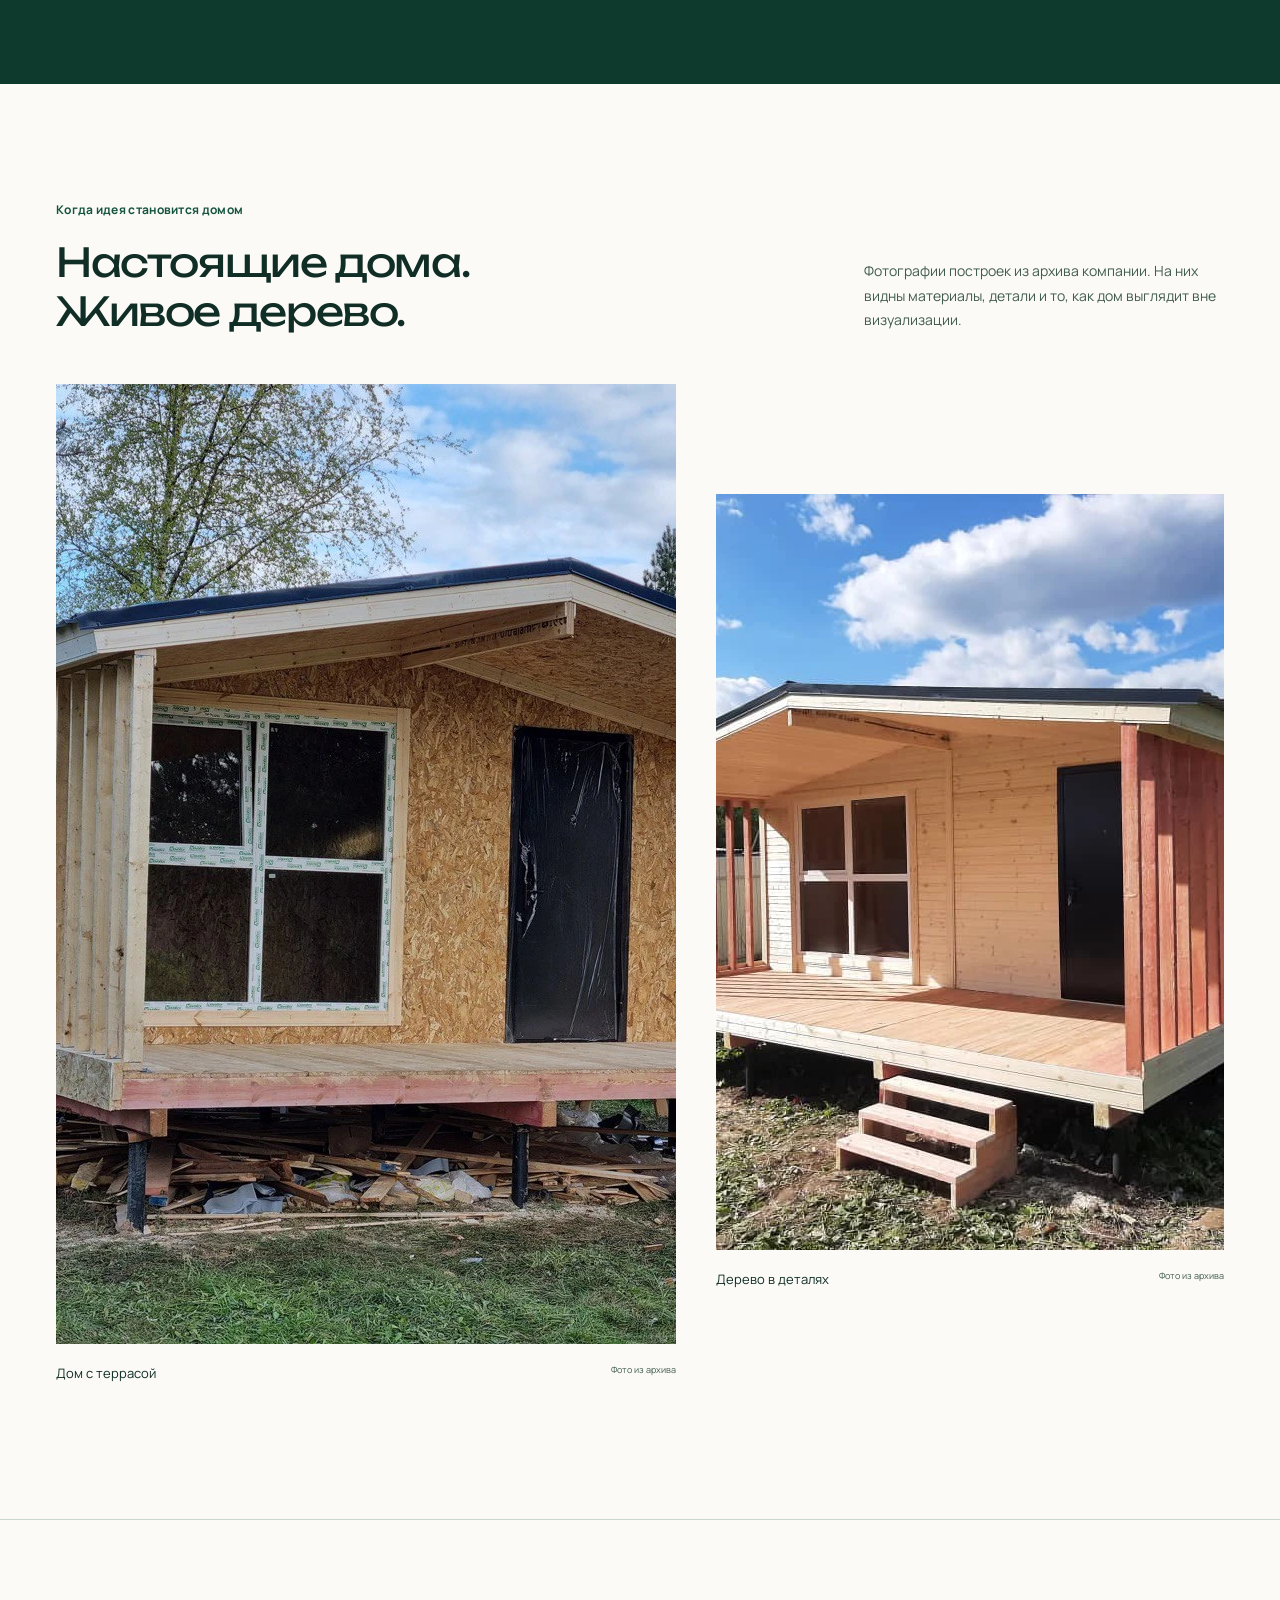
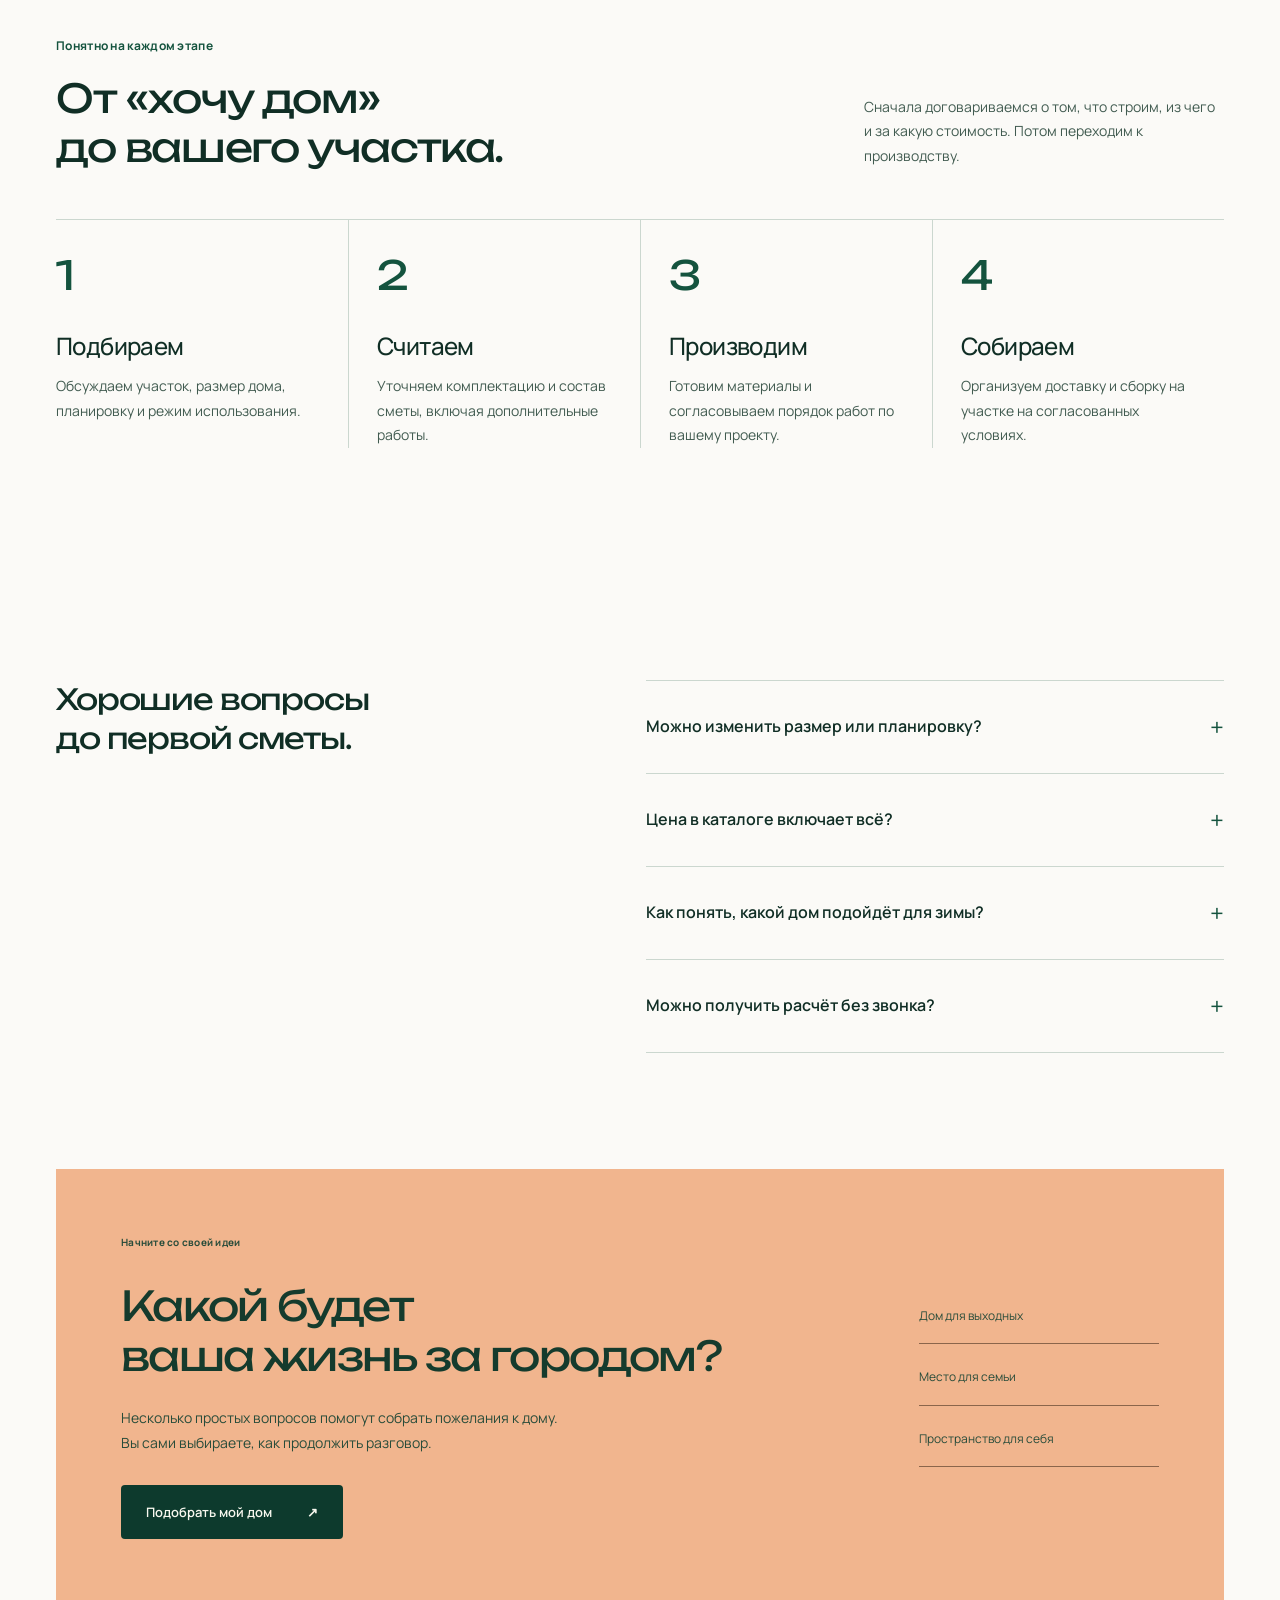
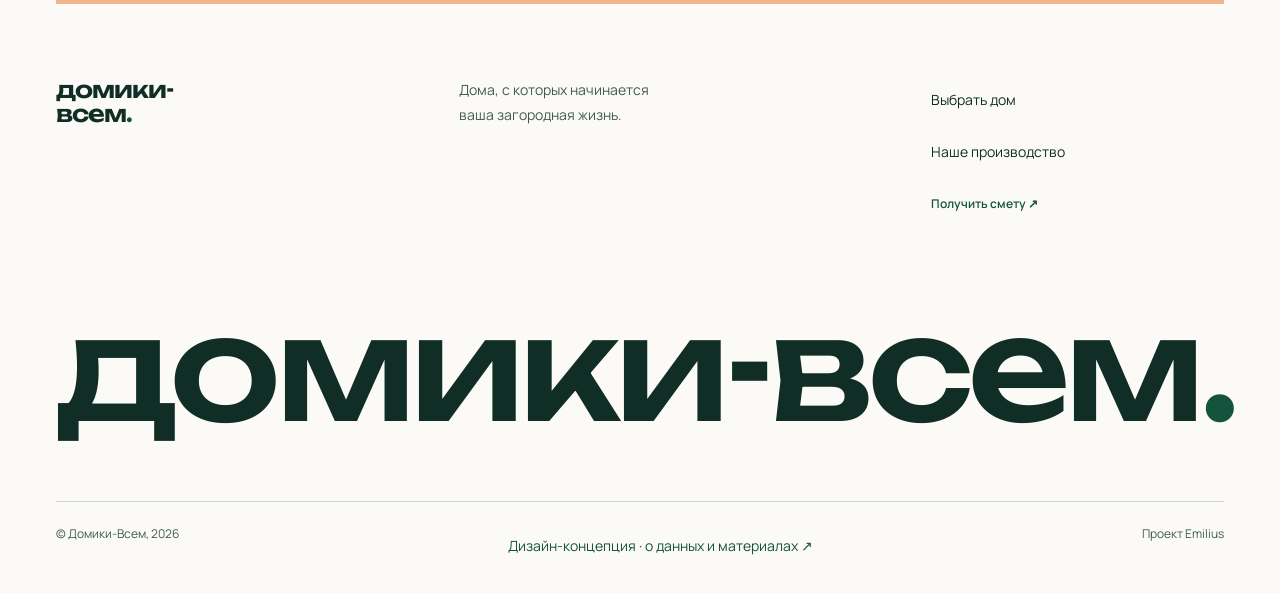
==== commit 9be7ce67: "Show all three readiness prices in the featured house offer The headline promises a clear price, yet" ====
--- a/index.html
+++ b/index.html
@@ -3,9 +3,10 @@
 <html lang="ru">
 <head>
 <meta charset="UTF-8"><meta name="viewport" content="width=device-width, initial-scale=1.0">
-<meta name="theme-color" content="#0d3a2d"><meta name="description" content="Дизайн-концепция Домики-Всем: дачные и каркасные дома собственного производства. Выберите модель и комплектацию и посмотрите сценарий получения сметы.">
+<meta name="theme-color" content="#0d3a2d">
+<meta name="robots" content="noindex, nofollow"><meta name="description" content="Дизайн-концепция Домики-Всем: дачные и каркасные дома собственного производства. Выберите модель и комплектацию и посмотрите сценарий получения сметы.">
 <title>Домики-Всем — дома для жизни за городом</title>
-<link rel="stylesheet" href="fonts.css?v=c88b00edbe"><link rel="stylesheet" href="display-font.css?v=42f1547f35"><link rel="stylesheet" href="style.css?v=08215e1f0a"><link rel="stylesheet" href="identity.css?v=648a51b84f"><link rel="stylesheet" href="accessibility.css?v=626a3f6ead"><link rel="stylesheet" href="motion.css?v=b789228e05"><link rel="stylesheet" href="palette.css?v=3a1bd7988d"><link rel="stylesheet" href="hero.css?v=48b89ca062"><link rel="preload" as="image" href="assets/house-1-1.webp" imagesrcset="assets/hero-house-760.webp 760w, assets/hero-house-1200.webp 1200w, assets/house-1-1.webp 1600w" imagesizes="(max-width: 768px) 100vw, (max-width: 950px) calc(100vw - 72px), (max-width: 1100px) 660px, 900px">
+<link rel="stylesheet" href="fonts.css?v=c88b00edbe"><link rel="stylesheet" href="display-font.css?v=42f1547f35"><link rel="stylesheet" href="style.css?v=08215e1f0a"><link rel="stylesheet" href="identity.css?v=648a51b84f"><link rel="stylesheet" href="accessibility.css?v=626a3f6ead"><link rel="stylesheet" href="motion.css?v=b789228e05"><link rel="stylesheet" href="palette.css?v=3a1bd7988d"><link rel="stylesheet" href="hero.css?v=da58e1d740"><link rel="preload" as="image" href="assets/house-1-1.webp" imagesrcset="assets/hero-house-760.webp 760w, assets/hero-house-1200.webp 1200w, assets/house-1-1.webp 1600w" imagesizes="(max-width: 768px) 100vw, (max-width: 950px) calc(100vw - 72px), (max-width: 1100px) 660px, 900px">
 </head>
 <body>
 <a class="skip" href="#main">К содержимому</a>
@@ -27,11 +28,9 @@
 <div class="hero-featured">
 <div class="hero-visual"><img id="hero-image" src="assets/house-1-1.webp" srcset="assets/hero-house-760.webp 760w, assets/hero-house-1200.webp 1200w, assets/house-1-1.webp 1600w" sizes="(max-width: 768px) 100vw, (max-width: 950px) calc(100vw - 72px), (max-width: 1100px) 660px, 900px" alt="Дачный домик 8×6: визуализация из каталога компании" width="1600" height="1200" fetchpriority="high"><span class="image-caption" id="hero-image-caption" role="status">Визуализация из каталога</span><div class="hero-image-feedback" id="hero-image-feedback" hidden><p id="hero-image-status" role="status"></p><button class="button" id="hero-image-retry" type="button" hidden>Повторить загрузку</button></div><div class="hero-view-controls" role="group" aria-label="Рассмотреть дом 8×6"><button type="button" data-hero-view="facade" aria-pressed="true" aria-controls="hero-image">Фасад</button><button type="button" data-hero-view="plan" aria-pressed="false" aria-controls="hero-image">Планировка</button></div><a class="hero-plan-full" id="hero-plan-full" href="assets/house-1-2.webp" target="_blank" rel="noopener" aria-label="План дома 8×6 в полном размере (новая вкладка)" hidden>План целиком ↗</a></div>
 <aside class="hero-offer" aria-labelledby="hero-model-title">
-<p class="hero-offer-label">Пример из каталога · 48 м² общий габарит</p>
-<h2 id="hero-model-title">Дачный домик 8×6</h2><p class="hero-model-meta">На плане: отдельная спальня, кухня-гостиная и веранда.</p>
-
-<div class="hero-data-feedback" id="hero-data-feedback" hidden><p id="hero-data-status" role="status"></p><button class="text-button" id="hero-data-retry" type="button">Повторить загрузку каталога ↻</button></div><div class="hero-offer-price"><strong id="hero-price" aria-live="polite" aria-atomic="true">1 430 200 ₽</strong><span id="hero-package-name">С чистовой отделкой</span><button class="hero-change-package" id="hero-change-package" type="button" aria-controls="hero-edition-control" aria-expanded="false" aria-label="Сменить комплектацию: С чистовой отделкой"><span id="hero-mobile-package">С чистовой отделкой</span><span aria-hidden="true">⌄</span></button></div>
-<div class="hero-edition-control" id="hero-edition-control"><label for="hero-edition">Комплектация</label><select id="hero-edition" aria-describedby="hero-package-copy hero-package-delta"><option value="0">Холодный контур</option><option value="1">Тёплый контур</option><option value="2" selected>С чистовой отделкой</option></select><p id="hero-package-copy">Тёплый контур с внутренней отделкой и чистовым полом.</p><p class="hero-package-delta" id="hero-package-delta">+291 500 ₽ к тёплому контуру</p><button class="text-button hero-edition-done" id="hero-edition-done" type="button">Готово ↑</button></div>
+<h2 id="hero-model-title">Дачный домик 8×6</h2><p class="hero-model-meta">На плане: отдельная спальня, кухня-гостиная и веранда. Общий габарит 48 м².</p>
+<div class="hero-data-feedback" id="hero-data-feedback" hidden><p id="hero-data-status" role="status"></p><button class="text-button" id="hero-data-retry" type="button">Повторить загрузку каталога ↻</button></div><fieldset class="hero-packages" id="hero-packages"><legend>Цена по комплектации</legend><label class="hero-package"><input type="radio" name="hero-edition" value="0"><span class="hero-package-name">Холодный контур</span><strong class="hero-package-price" data-hero-price="0">1 021 800 ₽</strong></label><label class="hero-package"><input type="radio" name="hero-edition" value="1"><span class="hero-package-name">Тёплый контур</span><strong class="hero-package-price" data-hero-price="1">1 138 700 ₽</strong></label><label class="hero-package"><input type="radio" name="hero-edition" value="2" checked><span class="hero-package-name">С чистовой отделкой</span><strong class="hero-package-price" data-hero-price="2">1 430 200 ₽</strong></label></fieldset>
+<p class="hero-package-copy" id="hero-package-copy" aria-live="polite">Тёплый контур с внутренней отделкой и чистовым полом.</p>
 <p class="hero-price-date">Каталог на 02.11.2026 · цену нужно подтвердить</p><p class="hero-price-scope" id="hero-price-scope">Фундамент, доставка, монтаж и инженерия — по смете. Состав на изображении нужно сверить.</p>
 <a class="button outline" id="hero-model-open" href="#house-1">Планировка и состав <span aria-hidden="true">↗</span></a>
 </aside></div>
@@ -58,5 +57,5 @@
 <footer class="footer container"><div class="footer-top"><a class="brand footer-brand" href="#"><span class="brand-name">домики-<span>всем<span class="brand-period">.</span></span></span></a><p>Дома, с которых начинается<br>ваша загородная жизнь.</p><nav aria-label="Навигация в подвале"><a href="#catalog">Выбрать дом</a><a href="#production">Наше производство</a><button class="text-button" data-quiz>Получить смету ↗</button></nav></div><div class="footer-signature" aria-hidden="true">домики-всем<span>.</span></div><div class="footer-bottom"><span>© Домики-Всем, 2026</span><button class="concept-link" id="concept-info">Дизайн-концепция · о данных и материалах ↗</button><span>Проект Emilius</span></div></footer>
 <dialog id="quiz-dialog" aria-labelledby="quiz-title"><div class="dialog-header"><span class="dialog-brand">домики-всем.</span><button class="icon-button close-dialog" aria-label="Закрыть подбор"><svg class="icon" viewBox="0 0 24 24" width="20" height="20" fill="none" stroke="currentColor" stroke-width="1.6" stroke-linecap="round" aria-hidden="true" focusable="false"><path d="M6 6l12 12M18 6L6 18"/></svg></button></div><div id="quiz-content"></div></dialog>
 <dialog id="info-dialog" aria-labelledby="info-title"><div class="dialog-header"><span class="dialog-brand">О проекте</span><button class="icon-button close-info" aria-label="Закрыть информацию"><svg class="icon" viewBox="0 0 24 24" width="20" height="20" fill="none" stroke="currentColor" stroke-width="1.6" stroke-linecap="round" aria-hidden="true" focusable="false"><path d="M6 6l12 12M18 6L6 18"/></svg></button></div><div class="info-content"><p class="eyebrow">Дизайн-концепция</p><h2 id="info-title">Увидеть будущий сайт<br>до его запуска.</h2><p>Это самостоятельная интерактивная концепция редизайна, подготовленная Emilius по переписке проекта. Она не заменяет действующий сайт компании.</p><p>Выбранные модели, параметры и цены взяты из открытого каталога 2 ноября 2026 года. Их актуальность и состав комплектаций требуют подтверждения. Фотографии и визуализации взяты из материалов компании и её сайта.</p><p>Формы работают в демонстрационном режиме. Данные никуда не отправляются и не сохраняются после закрытия страницы. Можно скачать пример своей заявки.</p><a href="https://bytovki-vsem.ru/" target="_blank" rel="noopener" class="button outline">Открыть действующий сайт ↗</a></div></dialog>
-<script src="app.js?v=6e666b6402" defer></script>
+<script src="app.js?v=a3970c9d8d" defer></script>
 </body></html>
--- a/hero.css
+++ b/hero.css
@@ -40,17 +40,9 @@
 .hero-v3 .hero-featured .hero-visual{height:570px;min-height:570px}
 .hero-v3 .hero-featured .hero-visual>img{object-position:50% 54%}
 .hero-offer{padding:28px 30px;background:var(--bg);color:var(--ink);display:flex;flex-direction:column;align-items:stretch;min-width:0}
-.hero-offer-label{font-size:12px;color:var(--muted);margin:0 0 10px}
 .hero-offer h2{font-family:var(--display);font-size:27px;line-height:1.35;letter-spacing:-.03em;font-weight:400;margin:0}
 .hero-model-meta{font-size:13px;color:var(--muted);margin-top:8px}
-.hero-edition-control{margin-top:24px}
-.hero-edition-control label{display:block;font-size:13px;margin-bottom:8px}
-.hero-edition-control select{width:100%;font:inherit;font-size:14px;min-height:48px;padding:10px 12px;background:var(--surface);color:var(--ink);border:1px solid var(--field-border);border-radius:3px}
-.hero-edition-control p{font-size:13px;line-height:1.6;color:var(--muted);margin-top:10px}
-.hero-offer-price{margin-top:24px}
-.hero-offer-price strong{display:block;font-size:34px;font-weight:600;line-height:1.25;white-space:nowrap;letter-spacing:-.025em}
-.hero-offer-price>span{display:block;font-size:13px;margin-top:7px;color:var(--muted)}
-.hero-price-date{font-size:12px;line-height:1.6;color:var(--muted);margin-top:12px}
+.hero-price-date{font-size:12px;line-height:1.6;color:var(--muted);margin-top:14px}
 .hero-price-scope{font-size:13px;line-height:1.65;color:var(--muted);margin-top:10px}
 .hero-offer .button{width:100%;font-size:14px;min-height:48px;justify-content:space-between;gap:14px;margin-top:auto}
 .hero-offer :focus-visible{outline-color:var(--accent)}
@@ -58,19 +50,14 @@
  .hero-v3 .hero-featured{grid-template-columns:minmax(0,1.5fr) minmax(290px,1fr)}
  .hero-offer{padding:24px}
  .hero-offer h2{font-size:23px}
- .hero-offer-price strong{font-size:30px}
 }
 @media(max-width:950px){
  .hero-v3 .hero-featured{display:contents}
  .hero-v3 .hero-featured .hero-visual{order:3;height:clamp(260px,67vw,480px);min-height:clamp(260px,67vw,480px)}
  .hero-v3 .hero-featured .hero-visual>img{object-position:50% 54%}
  .hero-offer{order:4;padding:16px 24px 20px}
- .hero-offer-label,.hero-edition-control{display:none}
  .hero-offer h2{font-size:20px}
  .hero-model-meta{font-size:12px;margin-top:3px}
- .hero-offer-price{margin-top:12px;display:flex;align-items:center;justify-content:space-between;gap:14px}
- .hero-offer-price strong{font-size:29px}
- .hero-offer-price>span{font-size:12px;margin:0;max-width:13ch}
  .hero-price-date{font-size:12px;margin-top:8px}
  .hero-price-scope{font-size:12px;margin-top:5px}
  .hero-offer .button{margin-top:14px}
@@ -78,7 +65,6 @@
 @media(max-width:370px){
  .hero-v3 .hero-featured .hero-visual{height:220px;min-height:220px}
  .hero-offer h2{font-size:18px}
- .hero-offer-price strong{font-size:25px}
 }
 
 @media(min-width:769px) and (max-width:950px){
@@ -86,7 +72,6 @@
  .hero-v3 .hero-copy .hero-lead{font-size:14px}
  .hero-v3 .hero-featured .hero-visual{height:clamp(360px,47vw,420px);min-height:clamp(360px,47vw,420px);background:var(--forest)}
  .hero-v3 .hero-featured .hero-visual>img{object-fit:cover;object-position:50% 54%}
- .hero-edition-control p{display:none}
 }
 
 @media(max-width:768px){
@@ -118,20 +103,9 @@
  .hero-plan-full{right:12px;bottom:4px}
 }
 
-.hero-change-package,.hero-edition-done{display:none}
-@media(max-width:950px){
- .hero-offer-price>#hero-package-name{display:none}
- .hero-change-package{display:flex;align-items:center;justify-content:space-between;gap:8px;max-width:15ch;min-height:44px;padding:3px 0;background:transparent;color:var(--ink);border:0;font:inherit;font-size:12px;text-align:left;cursor:pointer}
- .hero-change-package>span:first-child{text-decoration:underline;text-underline-offset:4px;line-height:1.6}
- .hero-change-package>span:last-child{font-size:18px}
- .hero-offer.is-editing .hero-edition-control{display:block;margin-top:12px;padding-top:12px;border-top:1px solid var(--line)}
- .hero-offer.is-editing .hero-edition-control p{display:block}
- .hero-edition-done{display:inline-flex;min-height:44px;font-size:14px;margin-top:8px;color:var(--ink)}
-}
-
 /* Describe the actual plan before asking the visitor to decode a floor area. */
 .hero-model-meta{line-height:1.65;max-width:36ch}
-.hero-offer-label{line-height:1.6}
+
 
 /* A requested plan needs readable space on phones, rather than a fixed photo crop. */
 @media(max-width:950px){
@@ -139,12 +113,6 @@
  .hero-v3 .hero-featured .hero-visual.is-plan>img{position:relative;inset:auto;display:block;width:calc(100% - 24px);height:auto;max-height:380px;box-sizing:content-box;padding:66px 12px 48px}
 }
 
-.hero-edition-control .hero-package-delta{font-size:12px;line-height:1.5;margin-top:6px;color:var(--ink);font-weight:600}
-
-@media(min-width:951px){
- .hero-edition-control{margin-top:18px}
- .hero-offer-price{margin-top:20px}
-}
 
 .hero-image-feedback{position:absolute;inset:0;z-index:1;display:flex;flex-direction:column;align-items:center;justify-content:center;gap:16px;padding:76px 24px 52px;background:var(--surface);color:var(--ink);text-align:center}
 .hero-image-feedback p{font-size:16px;line-height:1.6;max-width:28ch}
@@ -154,7 +122,7 @@
 
 .hero-data-feedback{margin-top:20px;font-size:14px;line-height:1.6;color:var(--ink)}
 .hero-data-feedback .text-button{min-height:44px;font-size:14px;margin-top:8px;text-decoration:underline;text-underline-offset:4px}
-.hero-offer.has-data-error .hero-offer-price,.hero-offer.has-data-error .hero-edition-control,.hero-offer.has-data-error .hero-price-date,.hero-offer.has-data-error #hero-model-open{display:none}
+.hero-offer.has-data-error .hero-packages,.hero-offer.has-data-error .hero-package-copy,.hero-offer.has-data-error .hero-price-date,.hero-offer.has-data-error #hero-model-open{display:none}
 .catalog-load-error{max-width:48ch;padding:24px 0}
 .catalog-load-error h3{font-size:24px;line-height:1.4;margin-bottom:12px}
 .catalog-load-error p{font-size:16px;line-height:1.6;margin-bottom:20px}
@@ -177,3 +145,29 @@
 }
 
 .hero-v3 .hero-buttons :focus-visible{outline-color:var(--seed)}
+
+/* All three readiness prices stay visible: the headline promises a clear price. */
+.hero-packages{container-type:inline-size;margin:22px 0 0;padding:0;border:0;min-width:0}
+.hero-packages legend{padding:0;margin-bottom:10px;font-size:14px;line-height:1.5;font-weight:600}
+.hero-package{display:grid;grid-template-columns:18px minmax(0,1fr) auto;align-items:center;gap:4px 12px;min-height:52px;padding:10px 16px;background:var(--tint);color:var(--ink);border-radius:var(--control,4px);cursor:pointer;transition:background-color 140ms ease,color 140ms ease}
+.hero-package+.hero-package{margin-top:4px}
+.hero-package input{appearance:none;color:inherit;width:18px;height:18px;margin:0;border:1.5px solid currentColor;border-radius:50%;display:grid;place-items:center;cursor:pointer}
+.hero-package input::before{content:"";width:8px;height:8px;border-radius:50%;background:currentColor;opacity:0;transform:scale(.4);transition:transform 140ms cubic-bezier(.23,1,.32,1),opacity 140ms ease}
+.hero-package input:checked::before{opacity:1;transform:scale(1)}
+.hero-package input:focus-visible{outline:none}
+.hero-package:has(input:focus-visible){outline:2px solid var(--accent);outline-offset:2px}
+.hero-package-name{font-size:15px;line-height:1.4}
+.hero-package-price{font-size:17px;line-height:1.4;font-weight:600;white-space:nowrap;font-variant-numeric:tabular-nums;letter-spacing:-.01em}
+.hero-package:has(input:checked){background:var(--accent);color:var(--on-accent)}
+.hero-package:has(input:disabled){cursor:default;opacity:.6}
+@media(hover:hover) and (pointer:fine){.hero-package:not(:has(input:checked)):hover{background:color-mix(in srgb,var(--tint) 88%,var(--ink))}}
+@container (max-width:300px){.hero-package-price{grid-column:2}}
+.hero-package-copy{font-size:14px;line-height:1.6;margin-top:12px;max-width:44ch}
+@media(max-width:950px){
+ .hero-packages{margin-top:16px;max-width:560px}
+ .hero-package{min-height:48px;padding:9px 14px;gap:4px 10px}
+ .hero-package-name{font-size:14px}
+ .hero-package-price{font-size:16px}
+ .hero-price-date{margin-top:10px}
+}
+@media(prefers-reduced-motion:reduce){.hero-package,.hero-package input::before{transition:none}}
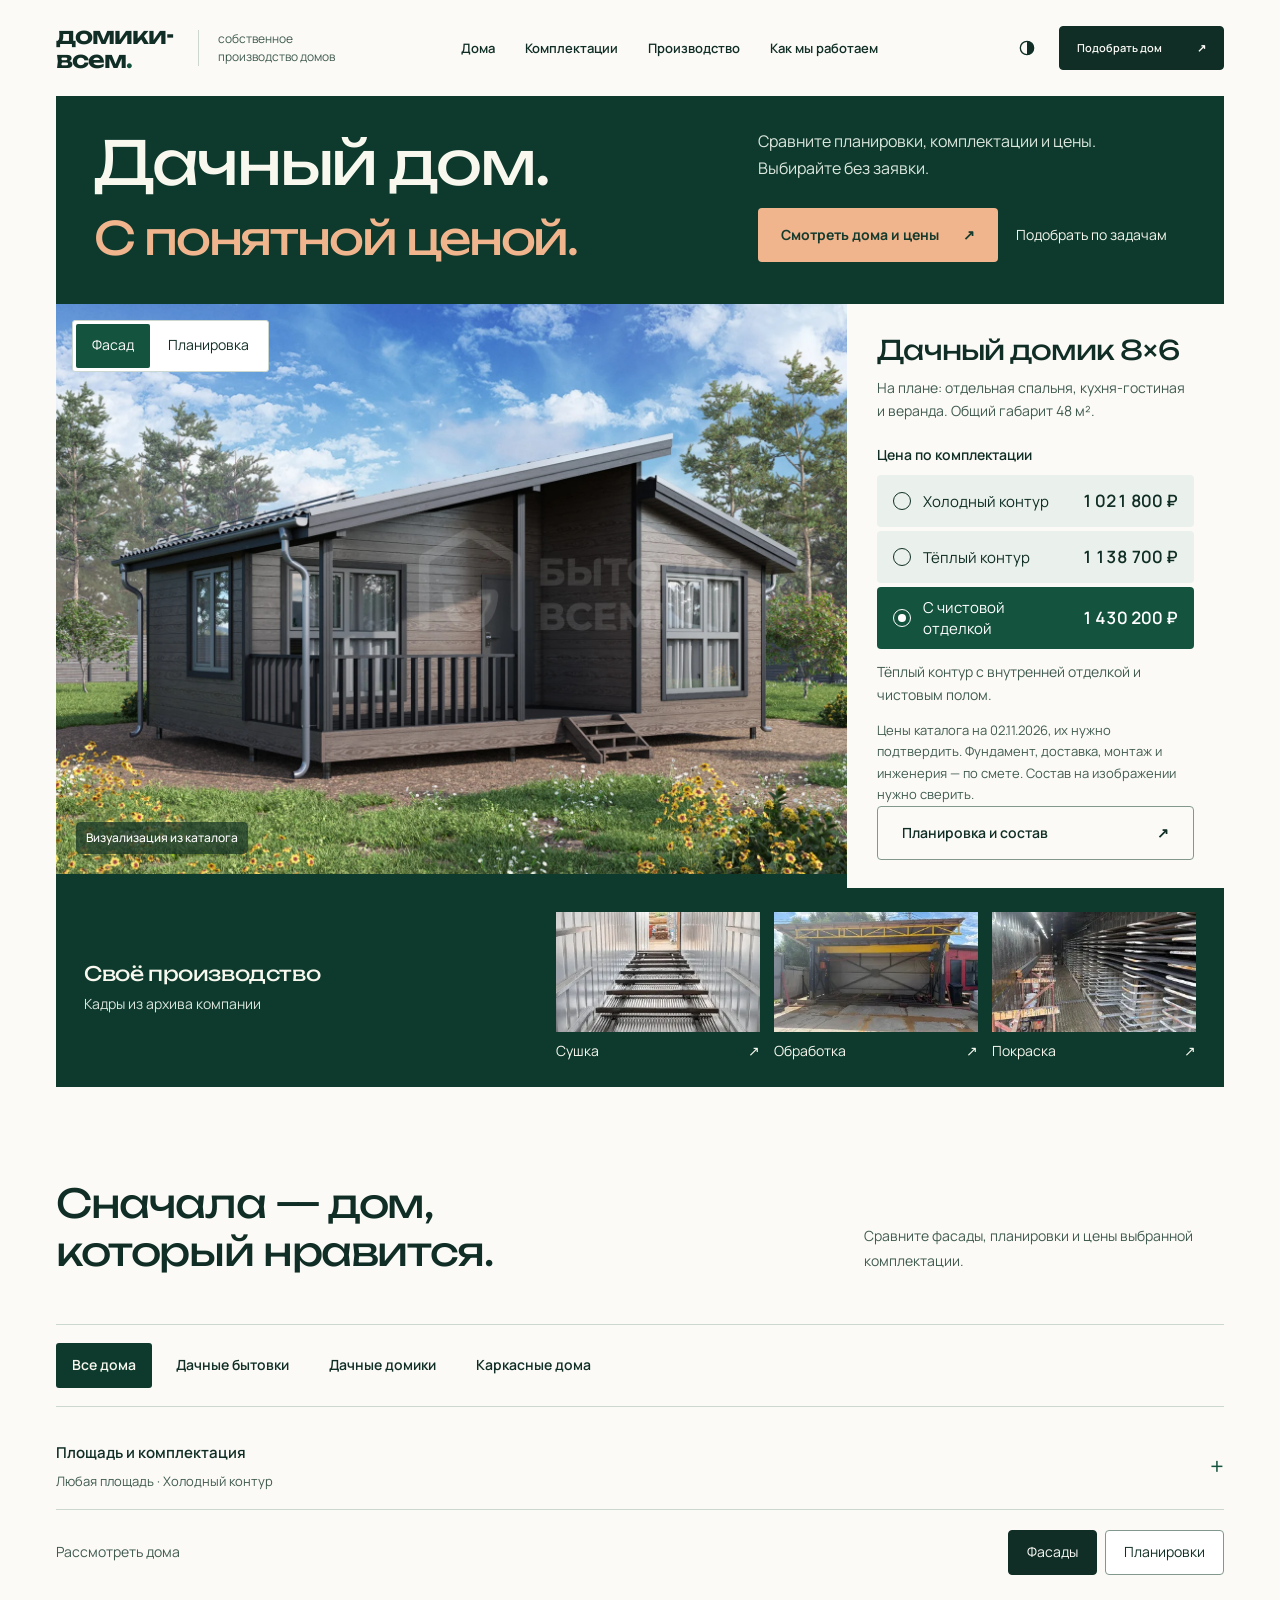
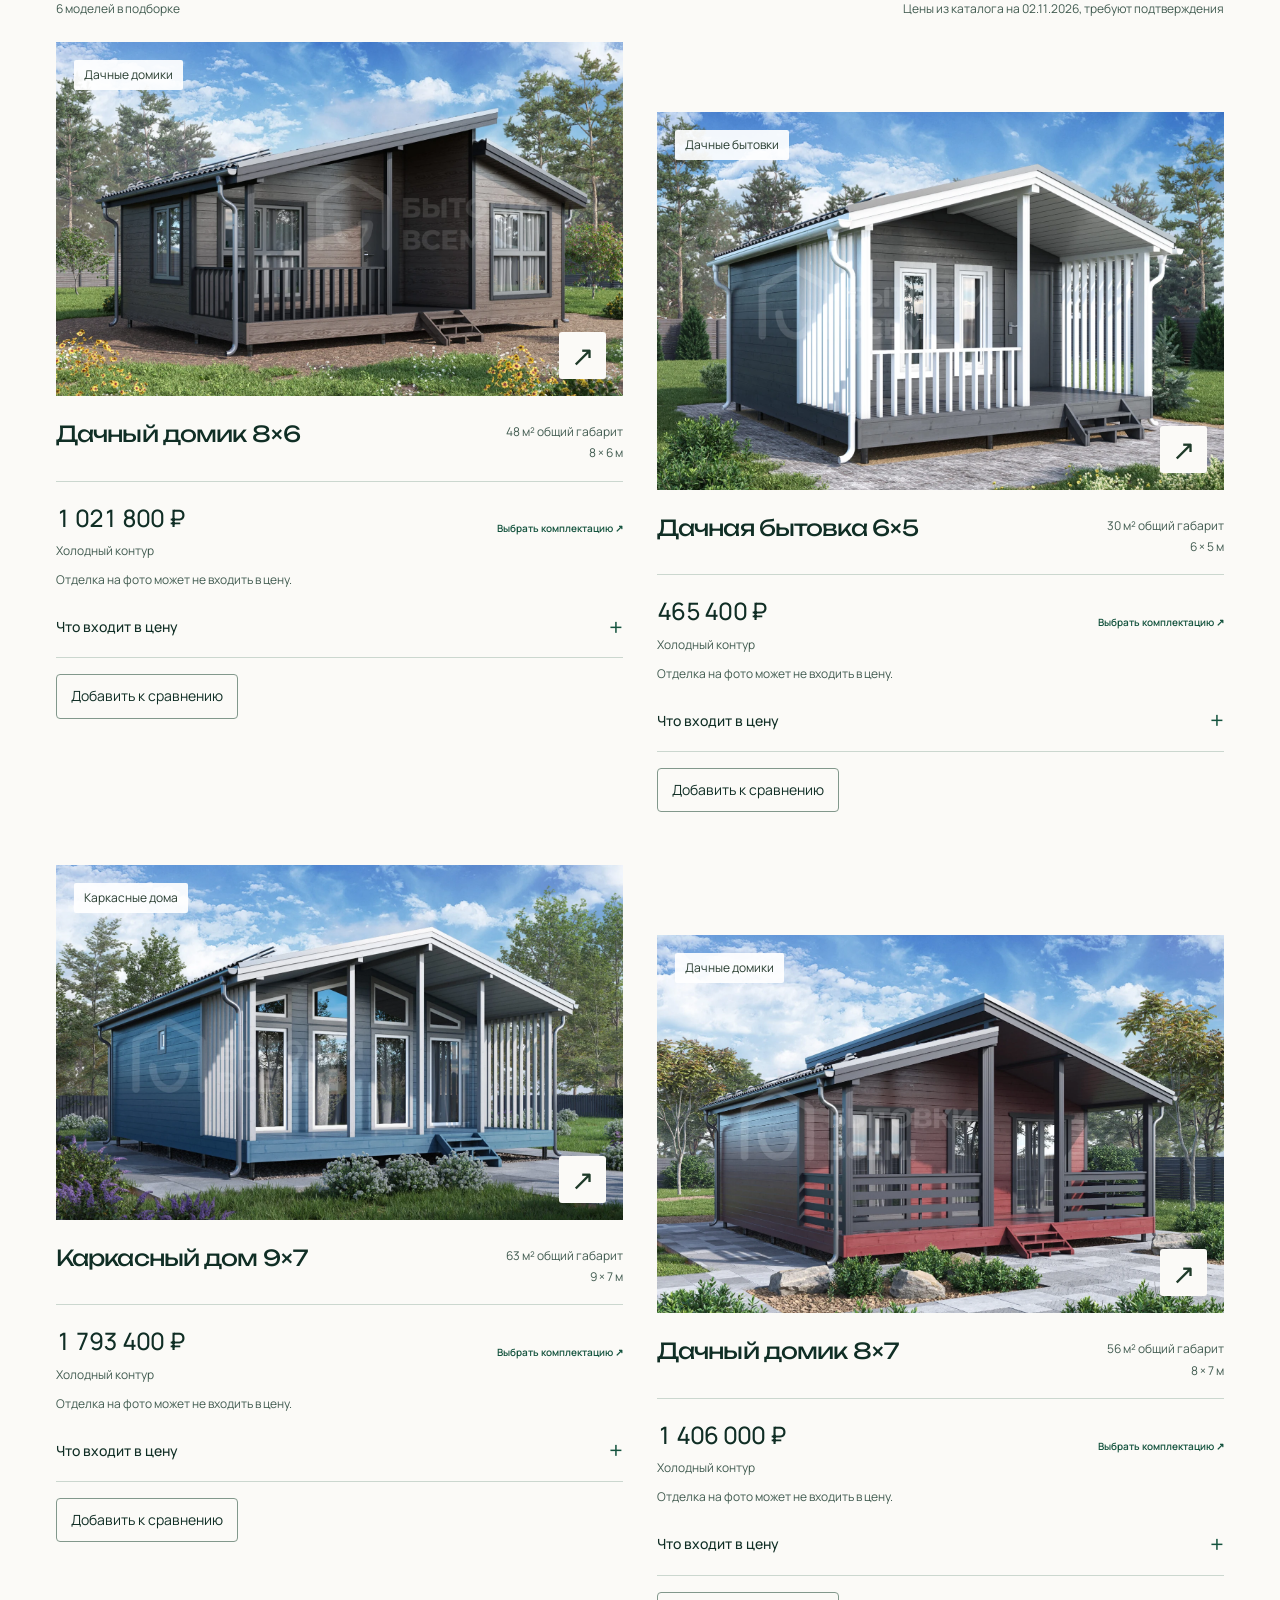
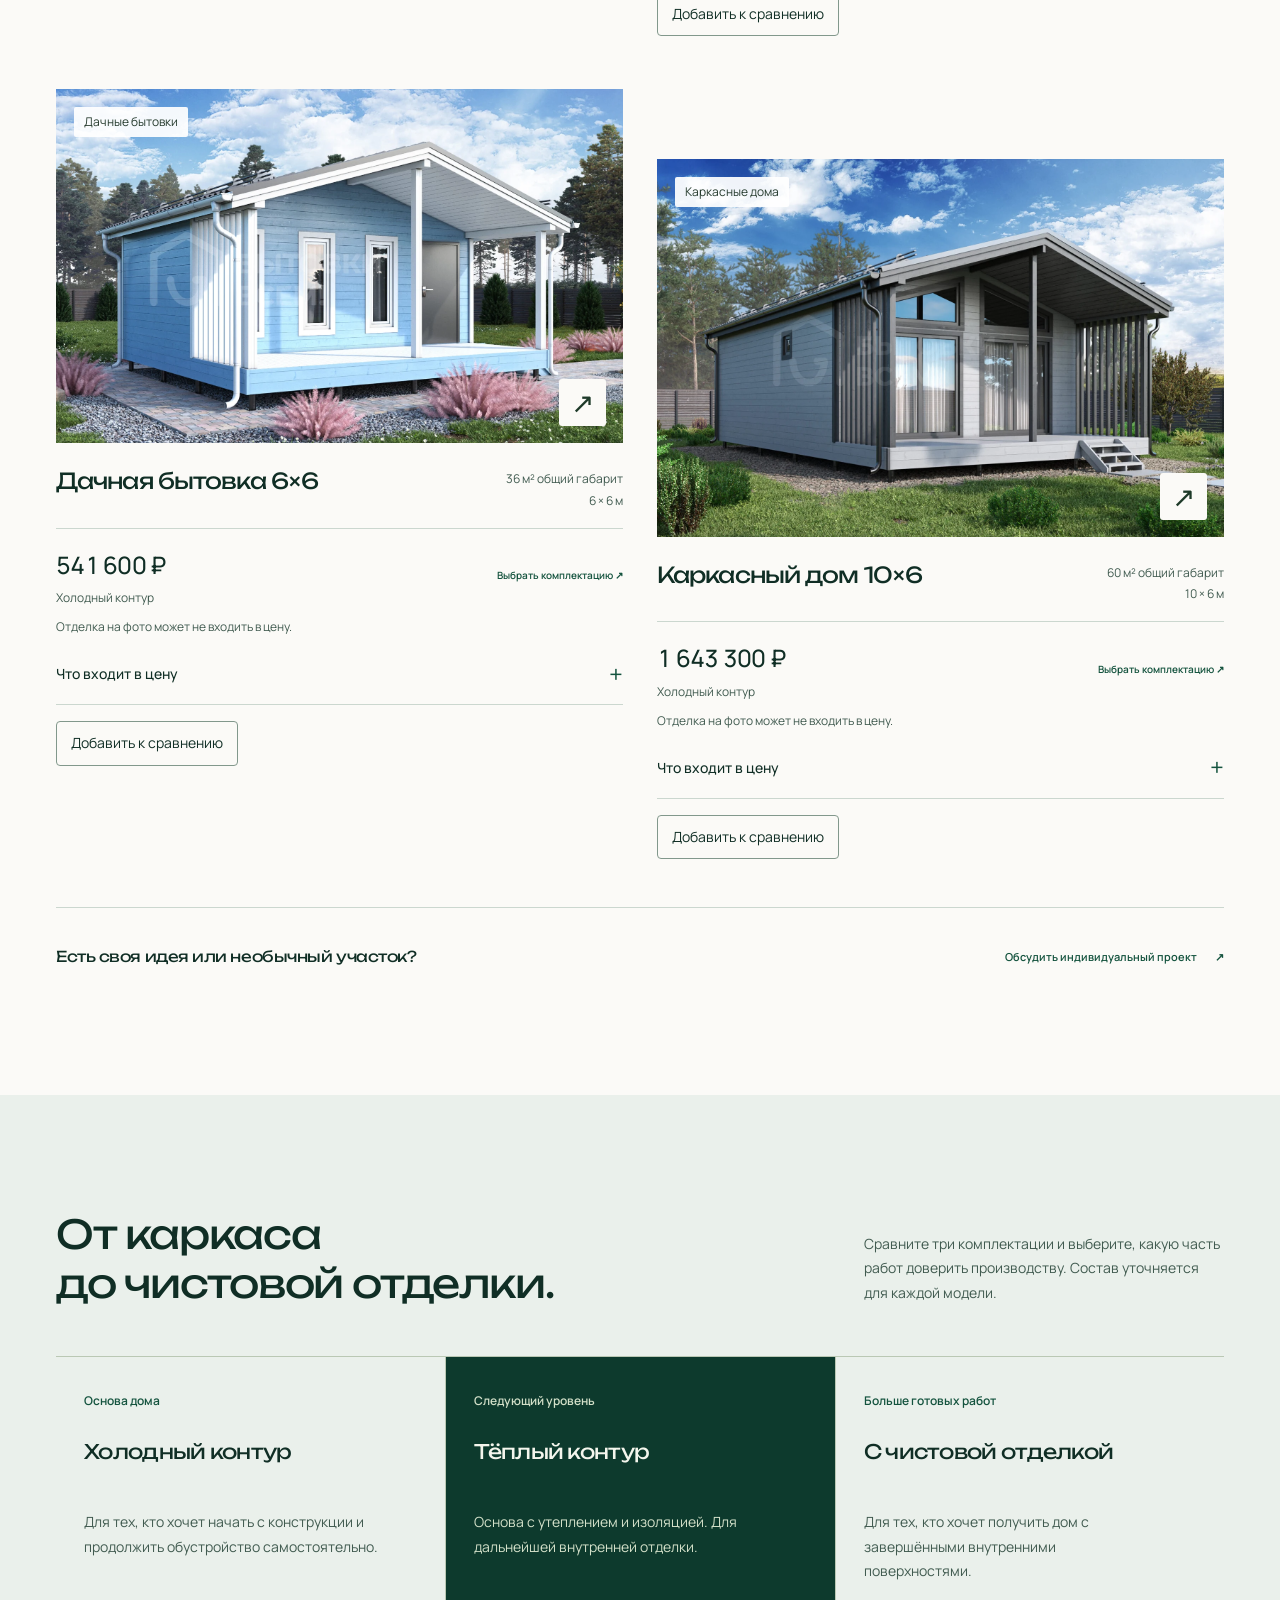
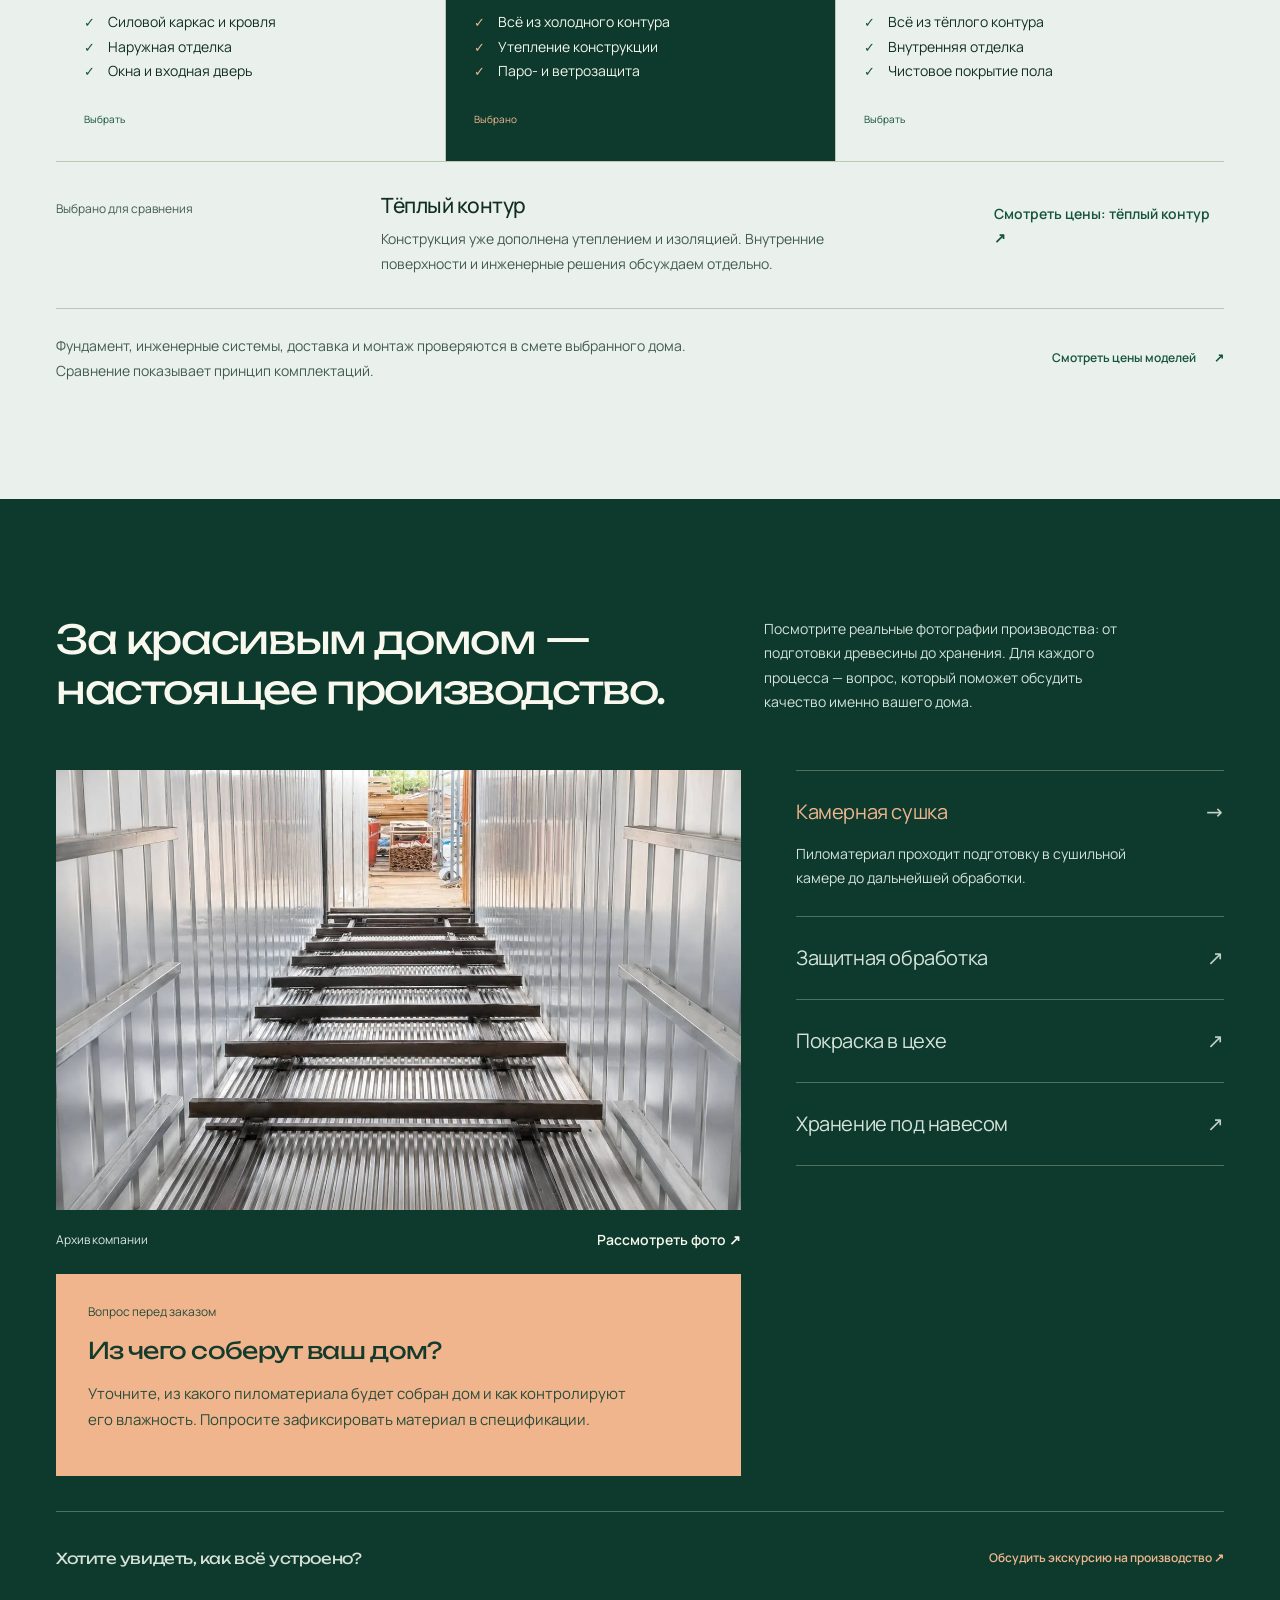
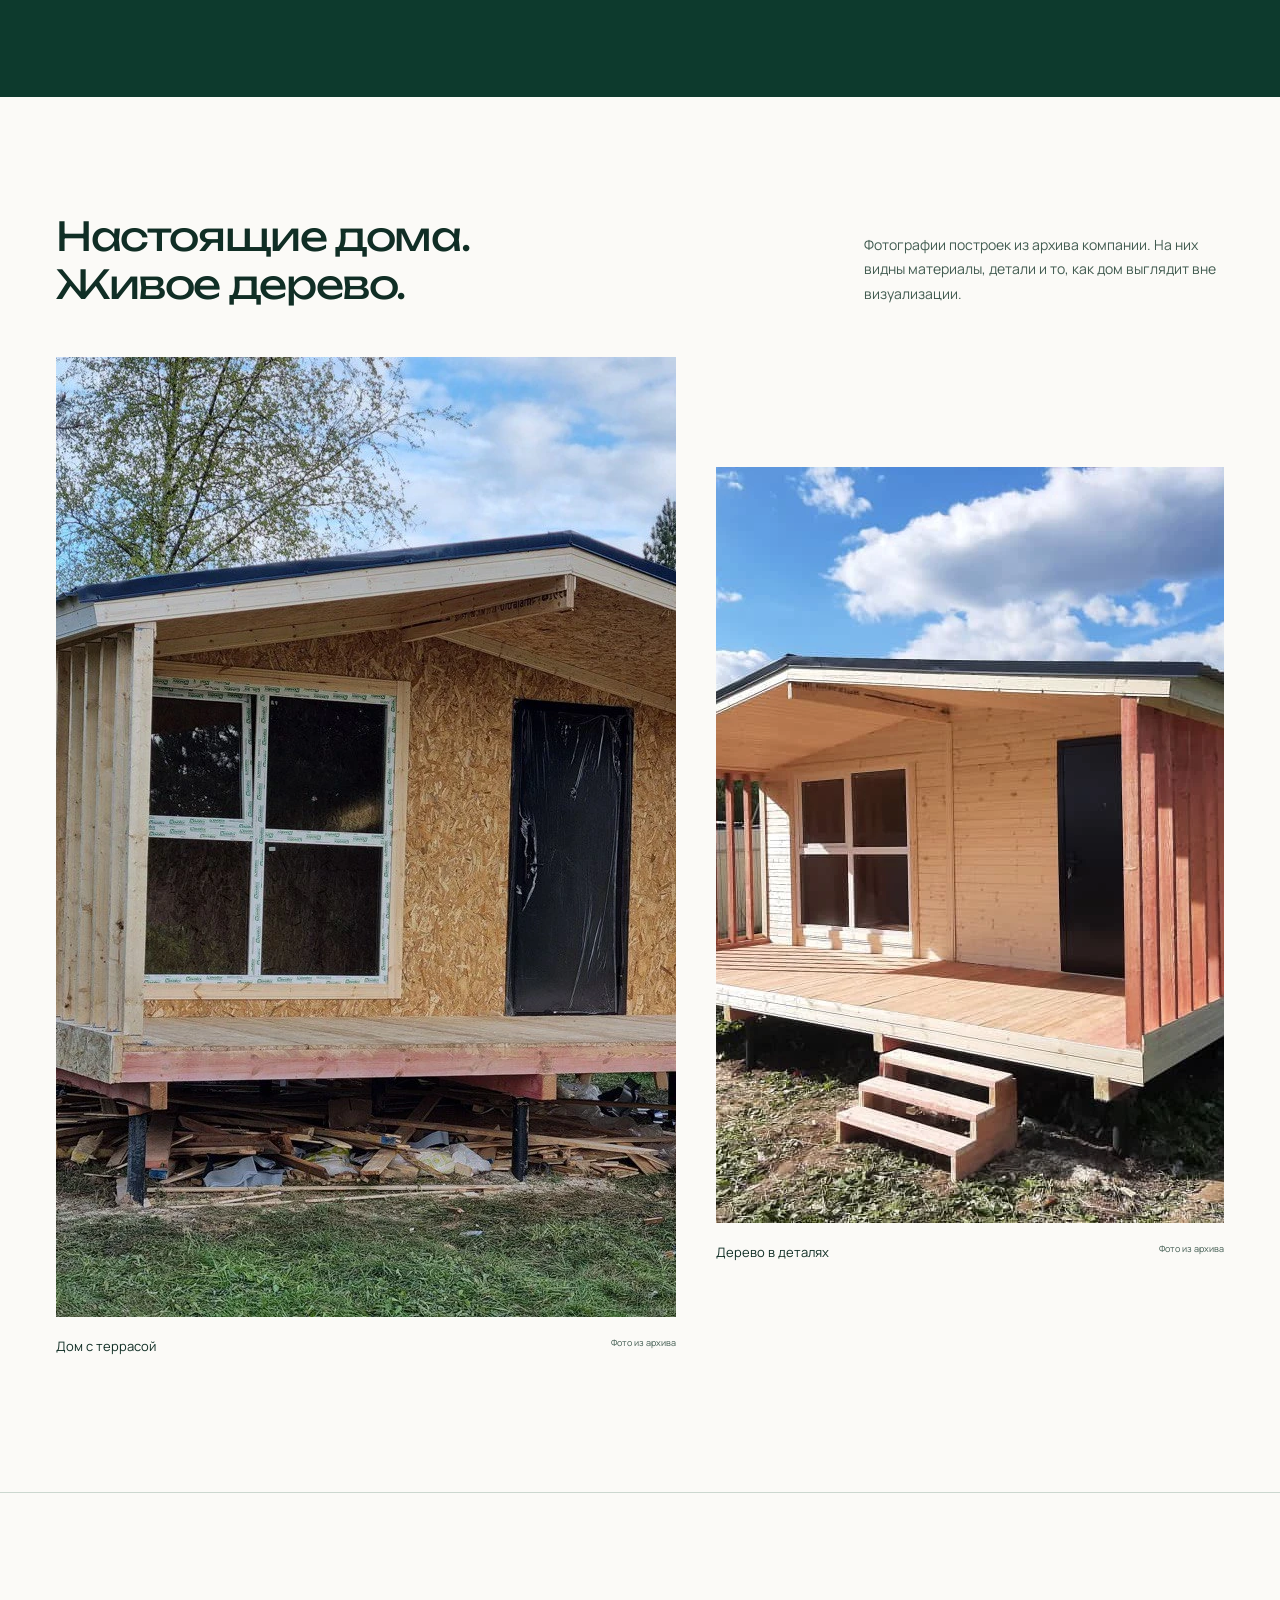
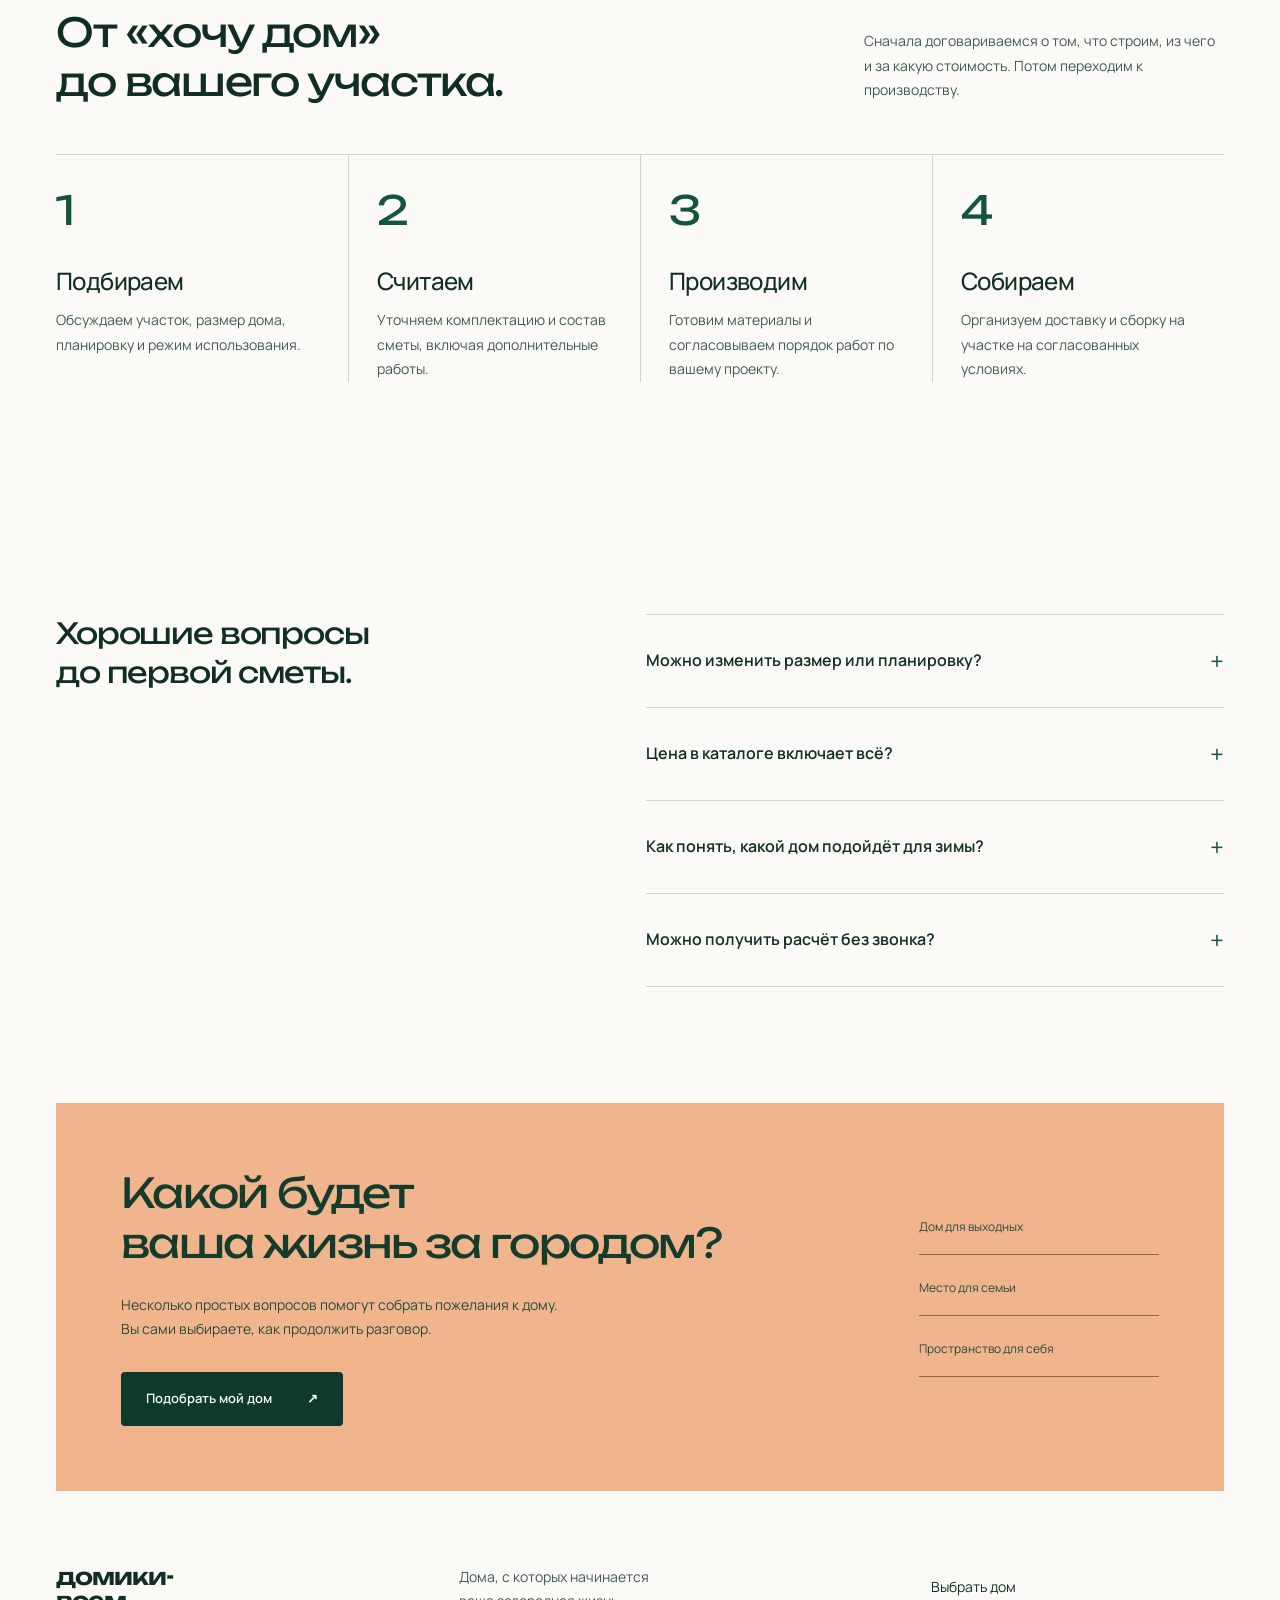
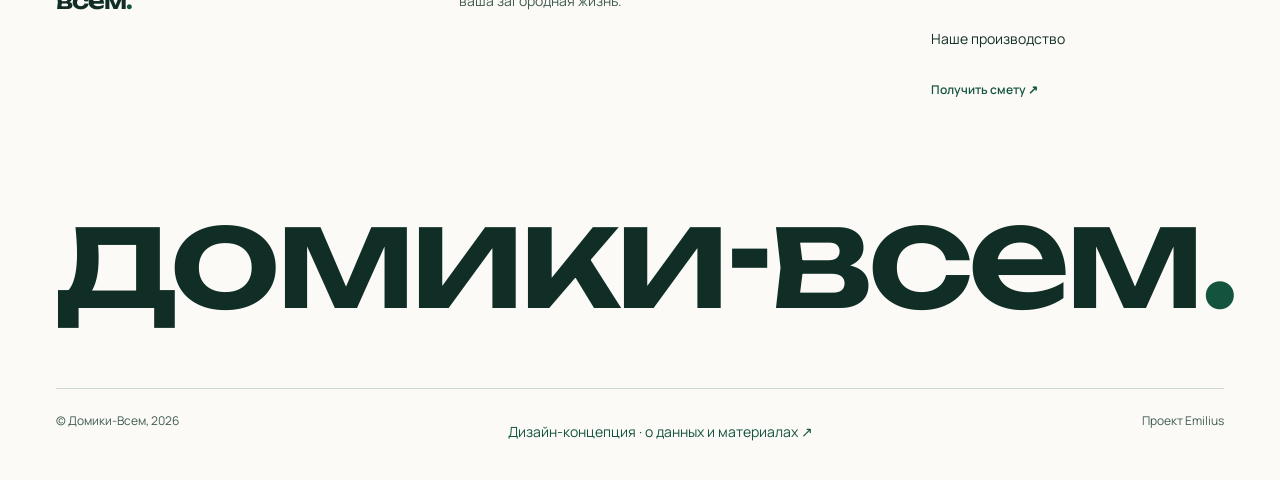
==== commit 092a8c84: "Give the phone hero one clear action and show workshop photos at size On phones the lead sentence re" ====
--- a/index.html
+++ b/index.html
@@ -6,7 +6,7 @@
 <meta name="theme-color" content="#0d3a2d">
 <meta name="robots" content="noindex, nofollow"><meta name="description" content="Дизайн-концепция Домики-Всем: дачные и каркасные дома собственного производства. Выберите модель и комплектацию и посмотрите сценарий получения сметы.">
 <title>Домики-Всем — дома для жизни за городом</title>
-<link rel="stylesheet" href="fonts.css?v=c88b00edbe"><link rel="stylesheet" href="display-font.css?v=42f1547f35"><link rel="stylesheet" href="style.css?v=08215e1f0a"><link rel="stylesheet" href="identity.css?v=648a51b84f"><link rel="stylesheet" href="accessibility.css?v=626a3f6ead"><link rel="stylesheet" href="motion.css?v=b789228e05"><link rel="stylesheet" href="palette.css?v=3a1bd7988d"><link rel="stylesheet" href="hero.css?v=da58e1d740"><link rel="preload" as="image" href="assets/house-1-1.webp" imagesrcset="assets/hero-house-760.webp 760w, assets/hero-house-1200.webp 1200w, assets/house-1-1.webp 1600w" imagesizes="(max-width: 768px) 100vw, (max-width: 950px) calc(100vw - 72px), (max-width: 1100px) 660px, 900px">
+<link rel="stylesheet" href="fonts.css?v=c88b00edbe"><link rel="stylesheet" href="display-font.css?v=42f1547f35"><link rel="stylesheet" href="style.css?v=08215e1f0a"><link rel="stylesheet" href="identity.css?v=648a51b84f"><link rel="stylesheet" href="accessibility.css?v=626a3f6ead"><link rel="stylesheet" href="motion.css?v=b789228e05"><link rel="stylesheet" href="palette.css?v=3a1bd7988d"><link rel="stylesheet" href="hero.css?v=05379b63d0"><link rel="preload" as="image" href="assets/house-1-1.webp" imagesrcset="assets/hero-house-760.webp 760w, assets/hero-house-1200.webp 1200w, assets/house-1-1.webp 1600w" imagesizes="(max-width: 768px) 100vw, (max-width: 950px) calc(100vw - 72px), (max-width: 1100px) 660px, 900px">
 </head>
 <body>
 <a class="skip" href="#main">К содержимому</a>
@@ -31,7 +31,7 @@
 <h2 id="hero-model-title">Дачный домик 8×6</h2><p class="hero-model-meta">На плане: отдельная спальня, кухня-гостиная и веранда. Общий габарит 48 м².</p>
 <div class="hero-data-feedback" id="hero-data-feedback" hidden><p id="hero-data-status" role="status"></p><button class="text-button" id="hero-data-retry" type="button">Повторить загрузку каталога ↻</button></div><fieldset class="hero-packages" id="hero-packages"><legend>Цена по комплектации</legend><label class="hero-package"><input type="radio" name="hero-edition" value="0"><span class="hero-package-name">Холодный контур</span><strong class="hero-package-price" data-hero-price="0">1 021 800 ₽</strong></label><label class="hero-package"><input type="radio" name="hero-edition" value="1"><span class="hero-package-name">Тёплый контур</span><strong class="hero-package-price" data-hero-price="1">1 138 700 ₽</strong></label><label class="hero-package"><input type="radio" name="hero-edition" value="2" checked><span class="hero-package-name">С чистовой отделкой</span><strong class="hero-package-price" data-hero-price="2">1 430 200 ₽</strong></label></fieldset>
 <p class="hero-package-copy" id="hero-package-copy" aria-live="polite">Тёплый контур с внутренней отделкой и чистовым полом.</p>
-<p class="hero-price-date">Каталог на 02.11.2026 · цену нужно подтвердить</p><p class="hero-price-scope" id="hero-price-scope">Фундамент, доставка, монтаж и инженерия — по смете. Состав на изображении нужно сверить.</p>
+<p class="hero-price-note"><span class="hero-price-date">Цены каталога на 02.11.2026, их нужно подтвердить.</span> <span id="hero-price-scope">Фундамент, доставка, монтаж и инженерия — по смете. Состав на изображении нужно сверить.</span></p>
 <a class="button outline" id="hero-model-open" href="#house-1">Планировка и состав <span aria-hidden="true">↗</span></a>
 </aside></div>
 <div class="hero-workshop-proof"><div class="hero-workshop-copy"><strong>Своё производство</strong><p>Кадры из архива компании</p></div><div class="hero-workshop-photos" role="group" aria-label="Рассмотреть производство"><a href="#production" data-production-preview="drying" aria-label="Камерная сушка — посмотреть производство"><img src="assets/hero-drying-320.webp" alt="" width="320" height="240" loading="lazy"><span>Сушка <span aria-hidden="true">↗</span></span></a><a href="#production" data-production-preview="treatment" aria-label="Защитная обработка древесины — посмотреть производство"><img src="assets/hero-treatment-320.webp" alt="" width="320" height="240" loading="lazy"><span>Обработка <span aria-hidden="true">↗</span></span></a><a href="#production" data-production-preview="painting" aria-label="Покраска в цехе — посмотреть производство"><img src="assets/hero-painting-320.webp" alt="" width="320" height="240" loading="lazy"><span>Покраска <span aria-hidden="true">↗</span></span></a></div></div>
@@ -43,19 +43,19 @@
 <div class="compare-tray" id="compare-tray" hidden><p id="compare-count" tabindex="-1" role="status"></p><div><button class="button" id="compare-open" disabled>Сравнить два дома</button><button class="text-button" id="compare-clear">Очистить</button></div></div><div class="model-grid" id="model-grid"></div><div id="catalog-empty" class="empty-state" hidden><h3>В этой подборке пока нет домов</h3><p>Попробуйте другую площадь или сбросьте фильтры.</p><button class="button outline" id="reset-filters">Показать все дома</button></div>
 <section id="house-comparison" class="house-comparison" aria-labelledby="comparison-title" hidden><h3 id="comparison-title" tabindex="-1">Два дома. Планировки и цены.</h3><p>Сравниваем габариты и цены комплектаций из каталога на 02.11.2026. Состав на фото и итоговую смету на участке нужно подтвердить.</p><div id="comparison-content"></div><button class="text-button" id="compare-return">← Вернуться к выбору домов</button></section><div class="catalog-help"><span>Есть своя идея или необычный участок?</span><button class="text-button" data-quiz>Обсудить индивидуальный проект <span aria-hidden="true">↗</span></button></div>
 </section>
-<section class="packages-section section" id="packages" aria-labelledby="packages-title"><div class="container"><div class="section-heading"><div><p class="eyebrow">Без сложных терминов</p><h2 id="packages-title">От каркаса<br>до чистовой отделки.</h2></div><p class="section-intro">Сравните три комплектации и выберите, какую часть работ доверить производству. Состав уточняется для каждой модели.</p></div>
+<section class="packages-section section" id="packages" aria-labelledby="packages-title"><div class="container"><div class="section-heading"><div><h2 id="packages-title">От каркаса<br>до чистовой отделки.</h2></div><p class="section-intro">Сравните три комплектации и выберите, какую часть работ доверить производству. Состав уточняется для каждой модели.</p></div>
 <div class="package-columns"><article class="package-choice" data-readiness="0" tabindex="0" role="button" aria-pressed="false" aria-label="Показать холодный контур"><span class="package-index">Основа дома</span><h3>Холодный контур</h3><p>Для тех, кто хочет начать с конструкции и продолжить обустройство самостоятельно.</p><ul><li>Силовой каркас и кровля</li><li>Наружная отделка</li><li>Окна и входная дверь</li></ul></article><article class="package-featured package-choice" data-readiness="1" tabindex="0" role="button" aria-pressed="true" aria-label="Показать тёплый контур"><span class="package-index">Следующий уровень</span><h3>Тёплый контур</h3><p>Основа с утеплением и изоляцией. Для дальнейшей внутренней отделки.</p><ul><li>Всё из холодного контура</li><li>Утепление конструкции</li><li>Паро- и ветрозащита</li></ul></article><article class="package-choice" data-readiness="2" tabindex="0" role="button" aria-pressed="false" aria-label="Показать чистовую отделку"><span class="package-index">Больше готовых работ</span><h3>С чистовой отделкой</h3><p>Для тех, кто хочет получить дом с завершёнными внутренними поверхностями.</p><ul><li>Всё из тёплого контура</li><li>Внутренняя отделка</li><li>Чистовое покрытие пола</li></ul></article></div><div class="readiness-summary" aria-live="polite"><span class="readiness-label">Выбрано для сравнения</span><div><h3 id="readiness-title">Тёплый контур</h3><p id="readiness-copy">Конструкция уже дополнена утеплением и изоляцией. Внутренние поверхности и инженерные решения обсуждаем отдельно.</p></div><a class="text-button" id="readiness-catalog" href="#catalog">Смотреть цены: тёплый контур ↗</a></div><div class="package-footnote"><p>Фундамент, инженерные системы, доставка и монтаж проверяются в смете выбранного дома. Сравнение показывает принцип комплектаций.</p><a class="text-button" href="#catalog">Смотреть цены моделей <span aria-hidden="true">↗</span></a></div>
 </div></section>
-<section class="production-section section" id="production" aria-labelledby="production-title"><div class="container"><div class="production-top"><div><p class="eyebrow">От материала до дома</p><h2 id="production-title">За красивым домом — <br>настоящее производство.</h2></div><p>Посмотрите реальные фотографии производства: от подготовки древесины до хранения. Для каждого процесса — вопрос, который поможет обсудить качество именно вашего дома.</p></div><div class="production-layout"><div class="production-tabs" role="group" aria-label="Процессы производства"><button class="production-tab active" data-production="drying" aria-pressed="true"><span class="production-tab-title">Камерная сушка <span aria-hidden="true">↗</span></span><span class="production-tab-copy">Пиломатериал проходит подготовку в сушильной камере до дальнейшей обработки.</span></button><button class="production-tab" data-production="treatment" aria-pressed="false"><span class="production-tab-title">Защитная обработка <span aria-hidden="true">↗</span></span><span class="production-tab-copy">На производстве есть ванна для обработки древесины огнебиозащитным составом.</span></button><button class="production-tab" data-production="painting" aria-pressed="false"><span class="production-tab-title">Покраска в цехе <span aria-hidden="true">↗</span></span><span class="production-tab-copy">Отдельный покрасочный цех позволяет работать с материалом круглый год.</span></button><button class="production-tab" data-production="warehouse" aria-pressed="false"><span class="production-tab-title">Хранение под навесом <span aria-hidden="true">↗</span></span><span class="production-tab-copy">Подготовленные к отправке материалы хранятся на территории производства под навесом.</span></button></div><div class="production-evidence"><div class="production-visual"><img id="production-image" src="assets/drying.webp" alt="Сушильная камера на производстве Домики-Всем" width="1200" height="900" loading="lazy"></div><div class="production-photo-tools"><span>Архив компании</span><a class="text-button" id="production-full" href="assets/drying.webp" target="_blank" rel="noopener" aria-label="Рассмотреть фото: Камерная сушка (новая вкладка)">Рассмотреть фото ↗</a></div><div class="production-question" aria-live="polite" aria-atomic="true"><span>Вопрос перед заказом</span><h3 id="production-question-title">Из чего соберут ваш дом?</h3><p id="production-question-copy">Уточните, из какого пиломатериала будет собран дом и как контролируют его влажность. Попросите зафиксировать материал в спецификации.</p></div></div></div><div class="production-visit"><p>Хотите увидеть, как всё устроено?</p><button class="text-button" id="tour-request">Обсудить экскурсию на производство ↗</button></div></div></section>
-<section class="section container real-houses" aria-labelledby="real-title"><div class="section-heading"><div><p class="eyebrow">Когда идея становится домом</p><h2 id="real-title">Настоящие дома.<br>Живое дерево.</h2></div><p class="section-intro">Фотографии построек из архива компании. На них видны материалы, детали и то, как дом выглядит вне визуализации.</p></div><div class="built-grid"><figure><img src="assets/built-house.webp" alt="Построенный деревянный дом с крытой террасой" width="1280" height="960" loading="lazy"><figcaption>Дом с террасой <span>Фото из архива</span></figcaption></figure><figure><img src="assets/built-house-2.webp" alt="Дачный дом с деревянной отделкой и перилами террасы" width="1008" height="756" loading="lazy"><figcaption>Дерево в деталях <span>Фото из архива</span></figcaption></figure></div></section>
-<section class="section process-section container" id="process" aria-labelledby="process-title"><div class="section-heading"><div><p class="eyebrow">Понятно на каждом этапе</p><h2 id="process-title">От «хочу дом»<br>до вашего участка.</h2></div><p class="section-intro">Сначала договариваемся о том, что строим, из чего и за какую стоимость. Потом переходим к производству.</p></div><ol class="process-list"><li><span class="step-number">1</span><h3>Подбираем</h3><p>Обсуждаем участок, размер дома, планировку и режим использования.</p></li><li><span class="step-number">2</span><h3>Считаем</h3><p>Уточняем комплектацию и состав сметы, включая дополнительные работы.</p></li><li><span class="step-number">3</span><h3>Производим</h3><p>Готовим материалы и согласовываем порядок работ по вашему проекту.</p></li><li><span class="step-number">4</span><h3>Собираем</h3><p>Организуем доставку и сборку на участке на согласованных условиях.</p></li></ol></section>
+<section class="production-section section" id="production" aria-labelledby="production-title"><div class="container"><div class="production-top"><div><h2 id="production-title">За красивым домом — <br>настоящее производство.</h2></div><p>Посмотрите реальные фотографии производства: от подготовки древесины до хранения. Для каждого процесса — вопрос, который поможет обсудить качество именно вашего дома.</p></div><div class="production-layout"><div class="production-tabs" role="group" aria-label="Процессы производства"><button class="production-tab active" data-production="drying" aria-pressed="true"><span class="production-tab-title">Камерная сушка <span aria-hidden="true">↗</span></span><span class="production-tab-copy">Пиломатериал проходит подготовку в сушильной камере до дальнейшей обработки.</span></button><button class="production-tab" data-production="treatment" aria-pressed="false"><span class="production-tab-title">Защитная обработка <span aria-hidden="true">↗</span></span><span class="production-tab-copy">На производстве есть ванна для обработки древесины огнебиозащитным составом.</span></button><button class="production-tab" data-production="painting" aria-pressed="false"><span class="production-tab-title">Покраска в цехе <span aria-hidden="true">↗</span></span><span class="production-tab-copy">Отдельный покрасочный цех позволяет работать с материалом круглый год.</span></button><button class="production-tab" data-production="warehouse" aria-pressed="false"><span class="production-tab-title">Хранение под навесом <span aria-hidden="true">↗</span></span><span class="production-tab-copy">Подготовленные к отправке материалы хранятся на территории производства под навесом.</span></button></div><div class="production-evidence"><div class="production-visual"><img id="production-image" src="assets/drying.webp" alt="Сушильная камера на производстве Домики-Всем" width="1200" height="900" loading="lazy"></div><div class="production-photo-tools"><span>Архив компании</span><a class="text-button" id="production-full" href="assets/drying.webp" target="_blank" rel="noopener" aria-label="Рассмотреть фото: Камерная сушка (новая вкладка)">Рассмотреть фото ↗</a></div><div class="production-question" aria-live="polite" aria-atomic="true"><span>Вопрос перед заказом</span><h3 id="production-question-title">Из чего соберут ваш дом?</h3><p id="production-question-copy">Уточните, из какого пиломатериала будет собран дом и как контролируют его влажность. Попросите зафиксировать материал в спецификации.</p></div></div></div><div class="production-visit"><p>Хотите увидеть, как всё устроено?</p><button class="text-button" id="tour-request">Обсудить экскурсию на производство ↗</button></div></div></section>
+<section class="section container real-houses" aria-labelledby="real-title"><div class="section-heading"><div><h2 id="real-title">Настоящие дома.<br>Живое дерево.</h2></div><p class="section-intro">Фотографии построек из архива компании. На них видны материалы, детали и то, как дом выглядит вне визуализации.</p></div><div class="built-grid"><figure><img src="assets/built-house.webp" alt="Построенный деревянный дом с крытой террасой" width="1280" height="960" loading="lazy"><figcaption>Дом с террасой <span>Фото из архива</span></figcaption></figure><figure><img src="assets/built-house-2.webp" alt="Дачный дом с деревянной отделкой и перилами террасы" width="1008" height="756" loading="lazy"><figcaption>Дерево в деталях <span>Фото из архива</span></figcaption></figure></div></section>
+<section class="section process-section container" id="process" aria-labelledby="process-title"><div class="section-heading"><div><h2 id="process-title">От «хочу дом»<br>до вашего участка.</h2></div><p class="section-intro">Сначала договариваемся о том, что строим, из чего и за какую стоимость. Потом переходим к производству.</p></div><ol class="process-list"><li><span class="step-number">1</span><h3>Подбираем</h3><p>Обсуждаем участок, размер дома, планировку и режим использования.</p></li><li><span class="step-number">2</span><h3>Считаем</h3><p>Уточняем комплектацию и состав сметы, включая дополнительные работы.</p></li><li><span class="step-number">3</span><h3>Производим</h3><p>Готовим материалы и согласовываем порядок работ по вашему проекту.</p></li><li><span class="step-number">4</span><h3>Собираем</h3><p>Организуем доставку и сборку на участке на согласованных условиях.</p></li></ol></section>
 <section class="section faq-section container" aria-labelledby="faq-title"><div class="faq-layout"><h2 id="faq-title">Хорошие вопросы<br>до первой сметы.</h2><div class="faq-list"><details><summary>Можно изменить размер или планировку?</summary><p>Компания рассматривает индивидуальные проекты. Расскажите о нужном размере, расположении окон, входа и террасы: возможность изменений и стоимость уточняются по проекту.</p></details><details><summary>Цена в каталоге включает всё?</summary><p>В каталоге показана цена комплектации из открытого каталога на дату подготовки концепции. Актуальную стоимость, фундамент, доставку, монтаж и инженерные системы нужно подтвердить в индивидуальной смете.</p></details><details><summary>Как понять, какой дом подойдёт для зимы?</summary><p>При подборе укажите, планируете ли приезжать зимой или жить постоянно. Утепление, отопление и инженерные решения должны соответствовать режиму использования: одно название комплектации этого не определяет.</p></details><details><summary>Можно получить расчёт без звонка?</summary><p>Да, в предлагаемом сценарии можно выбрать Telegram и указать свой username. Если удобнее другой мессенджер, можно оставить телефон и не давать разрешение на звонок.</p></details></div></div></section>
-<section class="container final-section"><div><p class="eyebrow">Начните со своей идеи</p><h2>Какой будет<br>ваша жизнь за городом?</h2><p>Несколько простых вопросов помогут собрать пожелания к дому.<br>Вы сами выбираете, как продолжить разговор.</p><button class="button light" data-quiz>Подобрать мой дом <span aria-hidden="true">↗</span></button></div><div class="final-note"><span>Дом для выходных</span><span>Место для семьи</span><span>Пространство для себя</span></div></section>
+<section class="container final-section"><div><h2>Какой будет<br>ваша жизнь за городом?</h2><p>Несколько простых вопросов помогут собрать пожелания к дому.<br>Вы сами выбираете, как продолжить разговор.</p><button class="button light" data-quiz>Подобрать мой дом <span aria-hidden="true">↗</span></button></div><div class="final-note"><span>Дом для выходных</span><span>Место для семьи</span><span>Пространство для себя</span></div></section>
 </div>
 <div id="detail-page" hidden></div>
 </main>
 <footer class="footer container"><div class="footer-top"><a class="brand footer-brand" href="#"><span class="brand-name">домики-<span>всем<span class="brand-period">.</span></span></span></a><p>Дома, с которых начинается<br>ваша загородная жизнь.</p><nav aria-label="Навигация в подвале"><a href="#catalog">Выбрать дом</a><a href="#production">Наше производство</a><button class="text-button" data-quiz>Получить смету ↗</button></nav></div><div class="footer-signature" aria-hidden="true">домики-всем<span>.</span></div><div class="footer-bottom"><span>© Домики-Всем, 2026</span><button class="concept-link" id="concept-info">Дизайн-концепция · о данных и материалах ↗</button><span>Проект Emilius</span></div></footer>
 <dialog id="quiz-dialog" aria-labelledby="quiz-title"><div class="dialog-header"><span class="dialog-brand">домики-всем.</span><button class="icon-button close-dialog" aria-label="Закрыть подбор"><svg class="icon" viewBox="0 0 24 24" width="20" height="20" fill="none" stroke="currentColor" stroke-width="1.6" stroke-linecap="round" aria-hidden="true" focusable="false"><path d="M6 6l12 12M18 6L6 18"/></svg></button></div><div id="quiz-content"></div></dialog>
-<dialog id="info-dialog" aria-labelledby="info-title"><div class="dialog-header"><span class="dialog-brand">О проекте</span><button class="icon-button close-info" aria-label="Закрыть информацию"><svg class="icon" viewBox="0 0 24 24" width="20" height="20" fill="none" stroke="currentColor" stroke-width="1.6" stroke-linecap="round" aria-hidden="true" focusable="false"><path d="M6 6l12 12M18 6L6 18"/></svg></button></div><div class="info-content"><p class="eyebrow">Дизайн-концепция</p><h2 id="info-title">Увидеть будущий сайт<br>до его запуска.</h2><p>Это самостоятельная интерактивная концепция редизайна, подготовленная Emilius по переписке проекта. Она не заменяет действующий сайт компании.</p><p>Выбранные модели, параметры и цены взяты из открытого каталога 2 ноября 2026 года. Их актуальность и состав комплектаций требуют подтверждения. Фотографии и визуализации взяты из материалов компании и её сайта.</p><p>Формы работают в демонстрационном режиме. Данные никуда не отправляются и не сохраняются после закрытия страницы. Можно скачать пример своей заявки.</p><a href="https://bytovki-vsem.ru/" target="_blank" rel="noopener" class="button outline">Открыть действующий сайт ↗</a></div></dialog>
-<script src="app.js?v=a3970c9d8d" defer></script>
+<dialog id="info-dialog" aria-labelledby="info-title"><div class="dialog-header"><span class="dialog-brand">О проекте</span><button class="icon-button close-info" aria-label="Закрыть информацию"><svg class="icon" viewBox="0 0 24 24" width="20" height="20" fill="none" stroke="currentColor" stroke-width="1.6" stroke-linecap="round" aria-hidden="true" focusable="false"><path d="M6 6l12 12M18 6L6 18"/></svg></button></div><div class="info-content"><h2 id="info-title">Увидеть будущий сайт<br>до его запуска.</h2><p>Это самостоятельная интерактивная концепция редизайна, подготовленная Emilius по переписке проекта. Она не заменяет действующий сайт компании.</p><p>Выбранные модели, параметры и цены взяты из открытого каталога 2 ноября 2026 года. Их актуальность и состав комплектаций требуют подтверждения. Фотографии и визуализации взяты из материалов компании и её сайта.</p><p>Формы работают в демонстрационном режиме. Данные никуда не отправляются и не сохраняются после закрытия страницы. Можно скачать пример своей заявки.</p><a href="https://bytovki-vsem.ru/" target="_blank" rel="noopener" class="button outline">Открыть действующий сайт ↗</a></div></dialog>
+<script src="app.js?v=1e35ecd877" defer></script>
 </body></html>
--- a/hero.css
+++ b/hero.css
@@ -42,8 +42,6 @@
 .hero-offer{padding:28px 30px;background:var(--bg);color:var(--ink);display:flex;flex-direction:column;align-items:stretch;min-width:0}
 .hero-offer h2{font-family:var(--display);font-size:27px;line-height:1.35;letter-spacing:-.03em;font-weight:400;margin:0}
 .hero-model-meta{font-size:13px;color:var(--muted);margin-top:8px}
-.hero-price-date{font-size:12px;line-height:1.6;color:var(--muted);margin-top:14px}
-.hero-price-scope{font-size:13px;line-height:1.65;color:var(--muted);margin-top:10px}
 .hero-offer .button{width:100%;font-size:14px;min-height:48px;justify-content:space-between;gap:14px;margin-top:auto}
 .hero-offer :focus-visible{outline-color:var(--accent)}
 @media(max-width:1100px) and (min-width:769px){
@@ -58,8 +56,6 @@
  .hero-offer{order:4;padding:16px 24px 20px}
  .hero-offer h2{font-size:20px}
  .hero-model-meta{font-size:12px;margin-top:3px}
- .hero-price-date{font-size:12px;margin-top:8px}
- .hero-price-scope{font-size:12px;margin-top:5px}
  .hero-offer .button{margin-top:14px}
 }
 @media(max-width:370px){
@@ -168,6 +164,36 @@
  .hero-package{min-height:48px;padding:9px 14px;gap:4px 10px}
  .hero-package-name{font-size:14px}
  .hero-package-price{font-size:16px}
- .hero-price-date{margin-top:10px}
 }
 @media(prefers-reduced-motion:reduce){.hero-package,.hero-package input::before{transition:none}}
+
+/* Phone: the promise is explained under the headline, and one clear action leads to the catalogue. */
+.hero-price-note{font-size:13px;line-height:1.65;color:var(--muted);margin-top:14px}
+.hero-model-meta{font-size:14px}
+@media(max-width:950px){.hero-model-meta{font-size:14px;margin-top:6px}.hero-price-note{margin-top:12px}}
+@media(max-width:768px){
+ .hero-v3 .hero-copy h1{margin-bottom:12px}
+ .hero-v3 .hero-copy .hero-lead{display:block;order:2;margin:0 24px 26px;font-size:15px;line-height:1.6;max-width:34ch;color:#dce7de}
+ .hero-v3 .hero-buttons{flex-direction:column;align-items:stretch;gap:6px;margin:24px 24px 8px}
+ .hero-v3 .hero-buttons>.button{justify-content:space-between;min-height:52px;padding:14px 20px;background:var(--seed);color:var(--on-copper);font-size:15px}
+ .hero-v3 .hero-buttons>.text-button{align-self:flex-start;font-size:14px;min-height:44px;text-decoration:underline;text-underline-offset:4px}
+}
+@media(max-width:950px){
+ .hero-offer .button{background:transparent;color:var(--ink);border-color:var(--ink)}
+ .hero-offer .button:hover{background:var(--tint);border-color:var(--ink)}
+}
+
+/* Manufacturing evidence is shown at a size that can be read as photographs. */
+.hero-workshop-proof{padding:24px 28px;gap:40px}
+.hero-workshop-copy strong{font-size:20px;font-family:var(--display);font-weight:400;letter-spacing:-.02em}
+.hero-workshop-copy p{font-size:14px;max-width:30ch}
+.hero-workshop-photos{width:min(640px,62%);gap:14px}
+.hero-workshop-photos img{height:120px}
+.hero-workshop-photos a>span{font-size:14px;padding-top:8px}
+@media(max-width:950px){.hero-workshop-photos{width:100%}}
+@media(max-width:768px){
+ .hero-workshop-proof{padding:22px 24px 26px;gap:16px}
+ .hero-workshop-photos{gap:8px}
+ .hero-workshop-photos img{height:92px}
+ .hero-workshop-photos a>span{font-size:13px}
+}
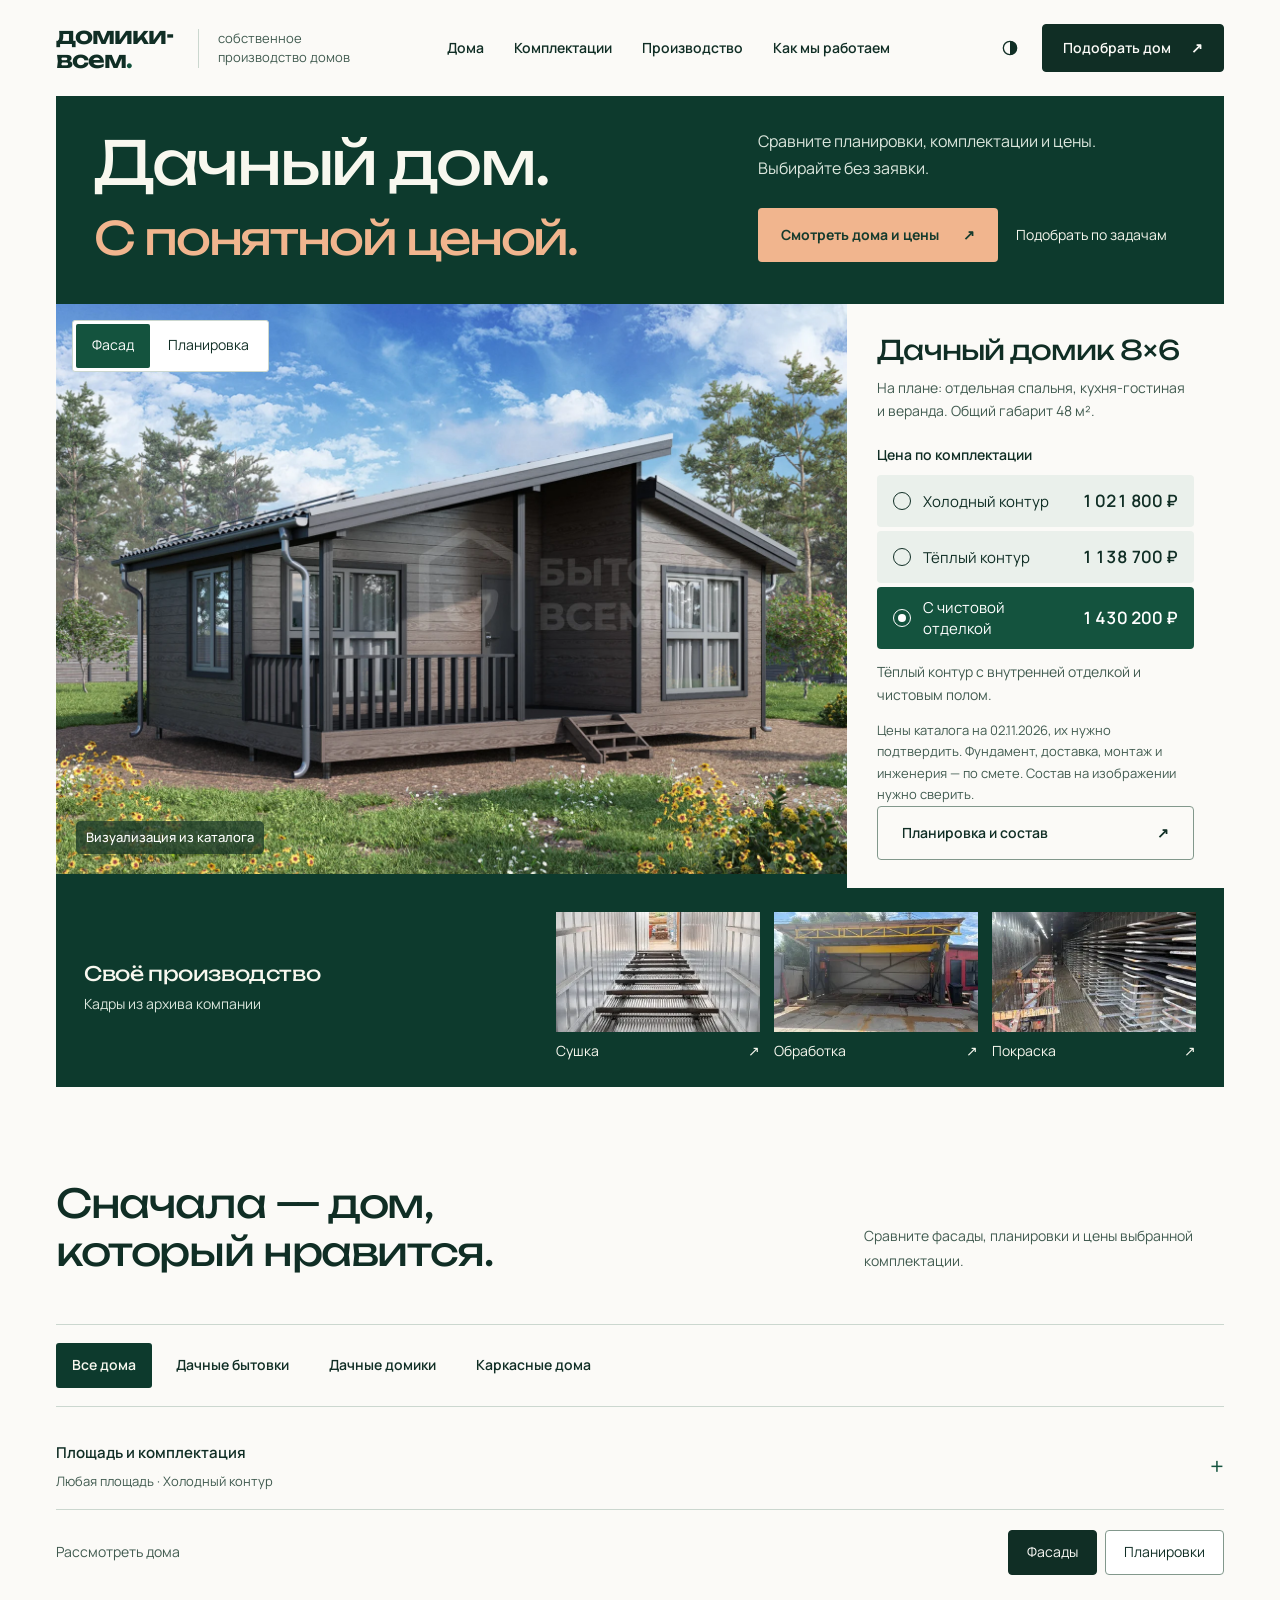
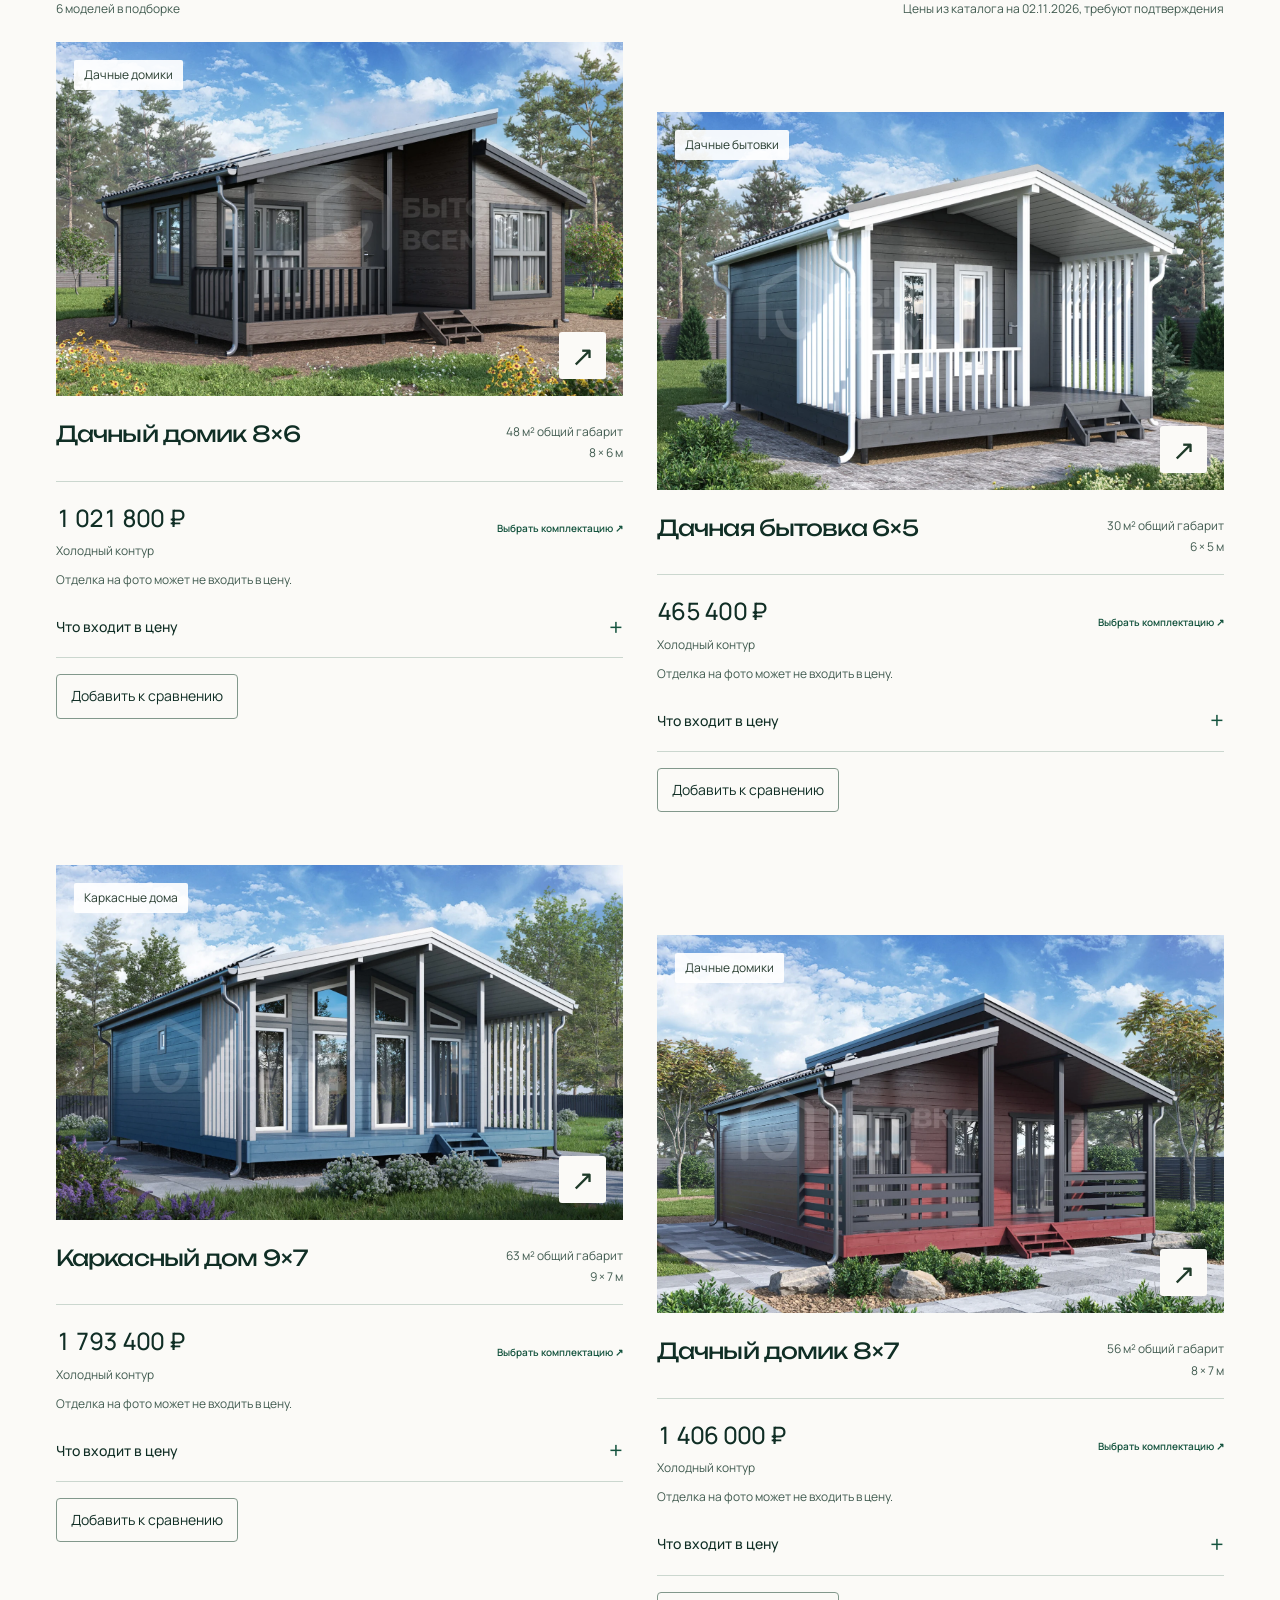
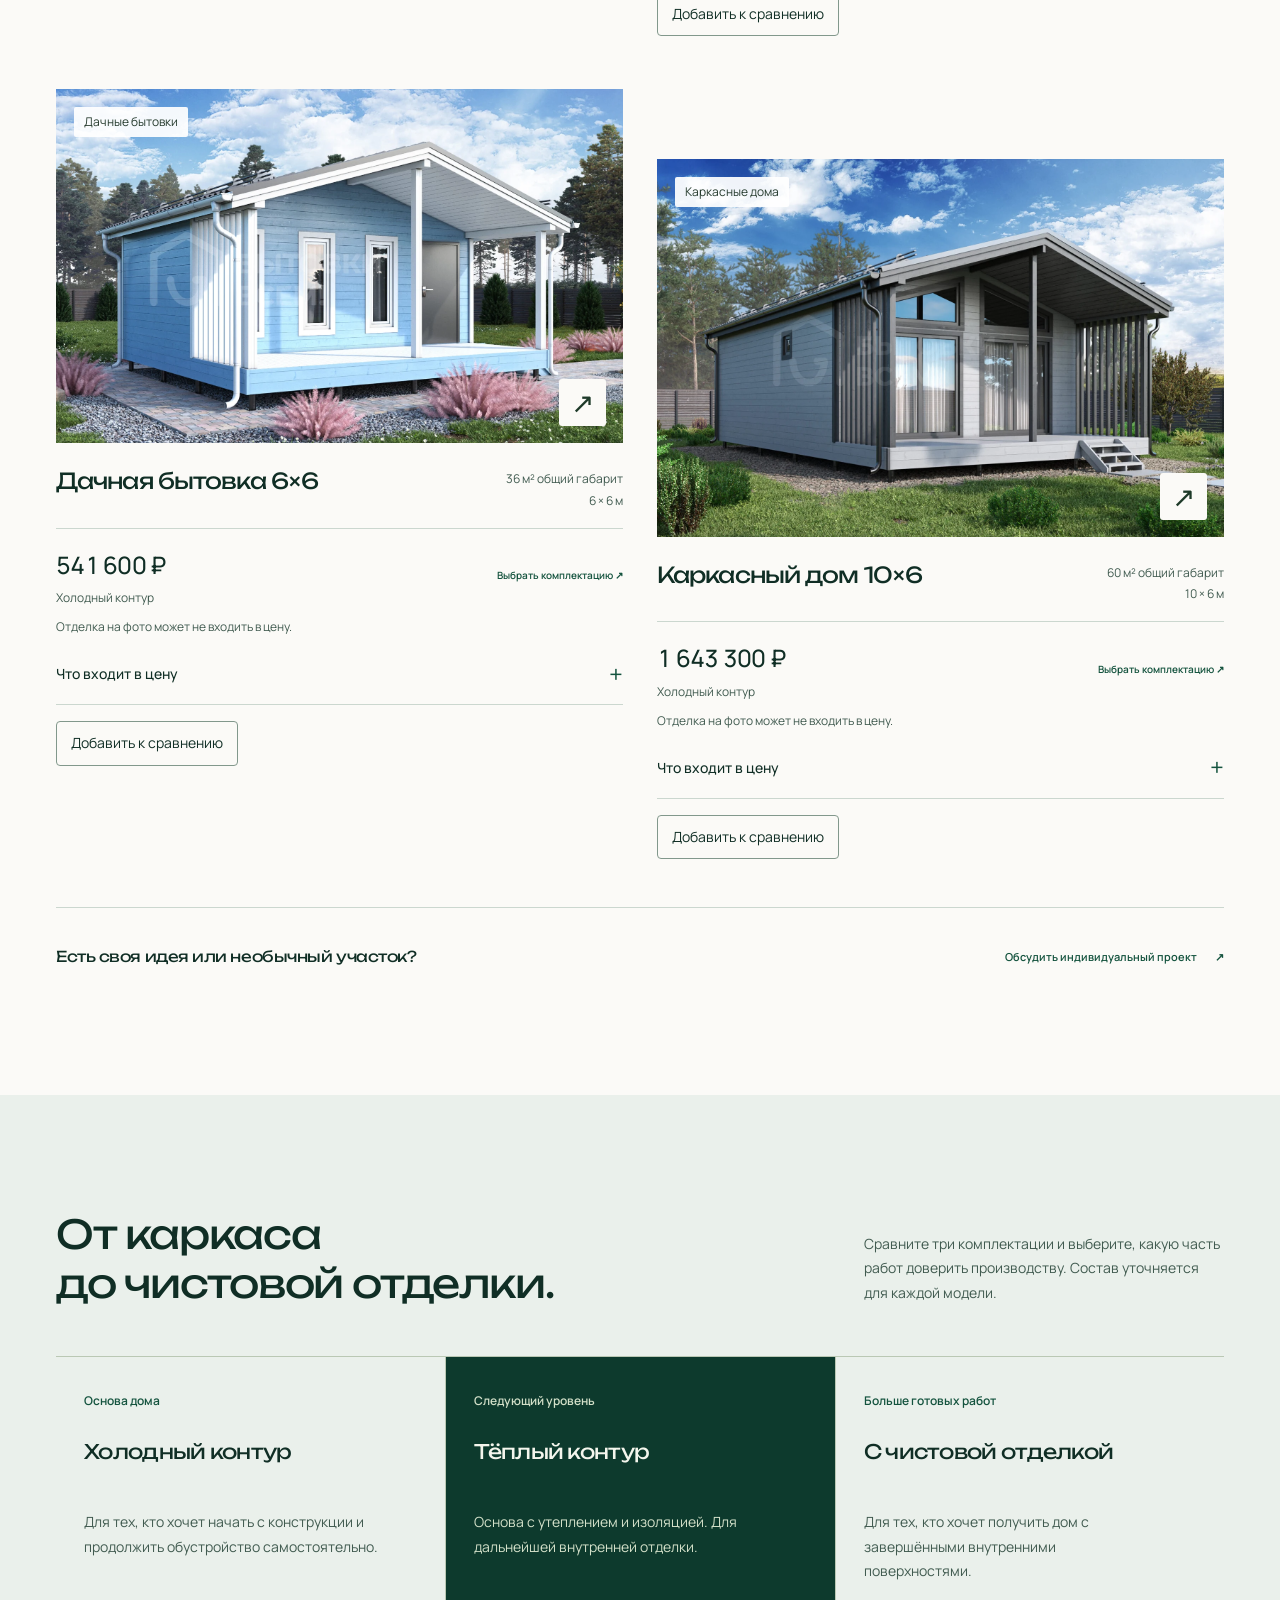
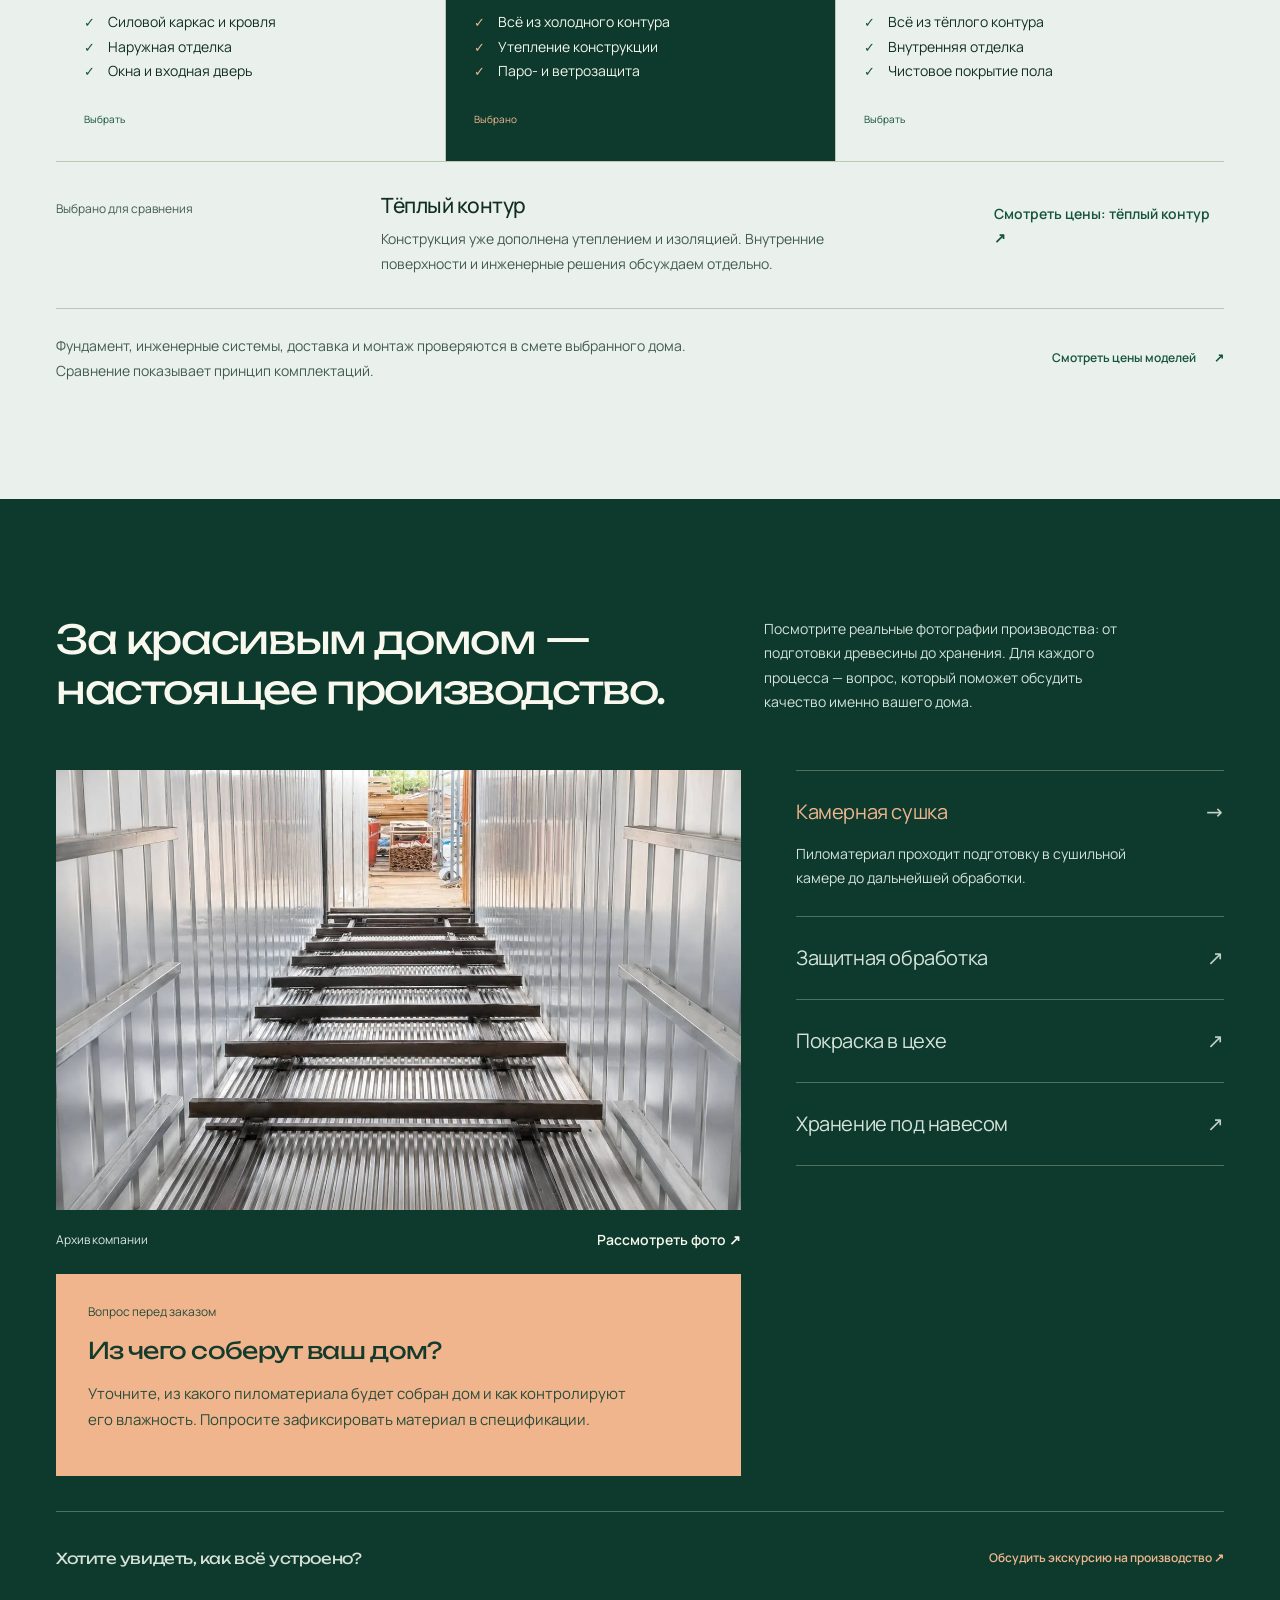
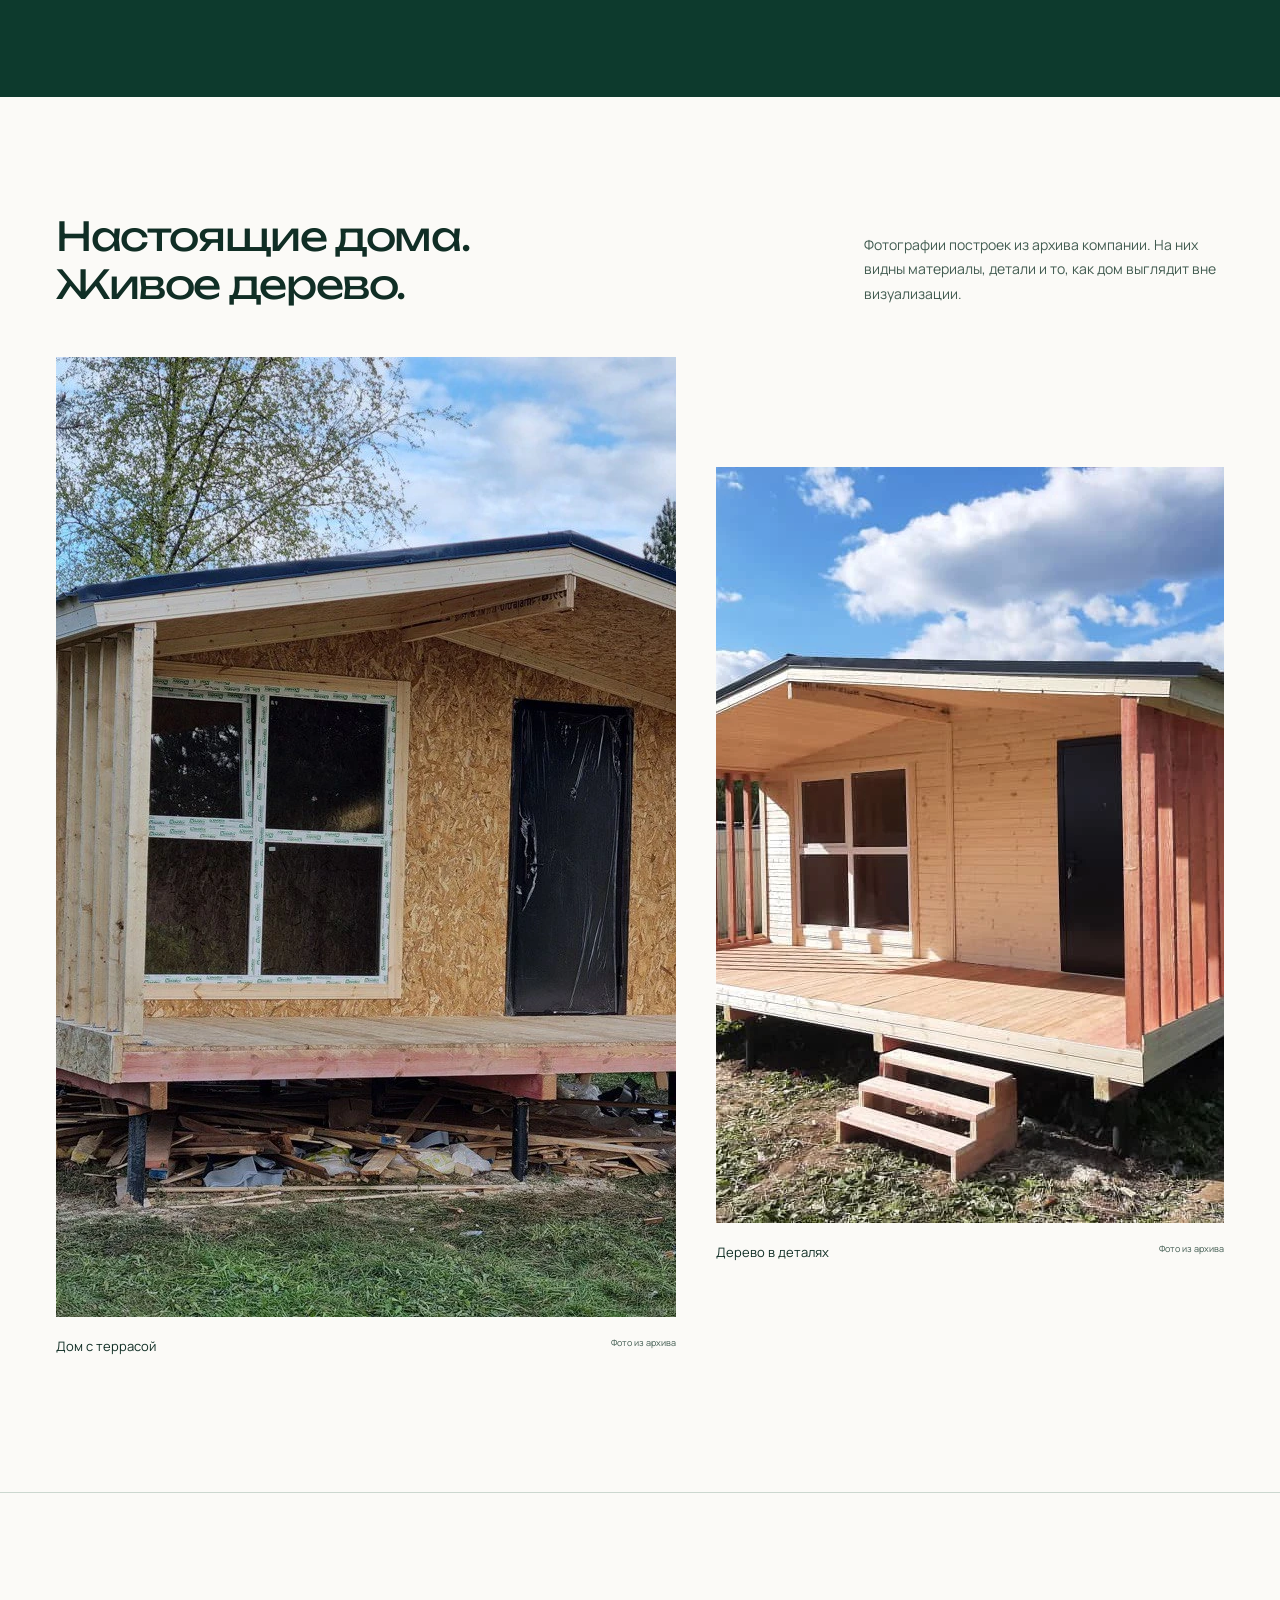
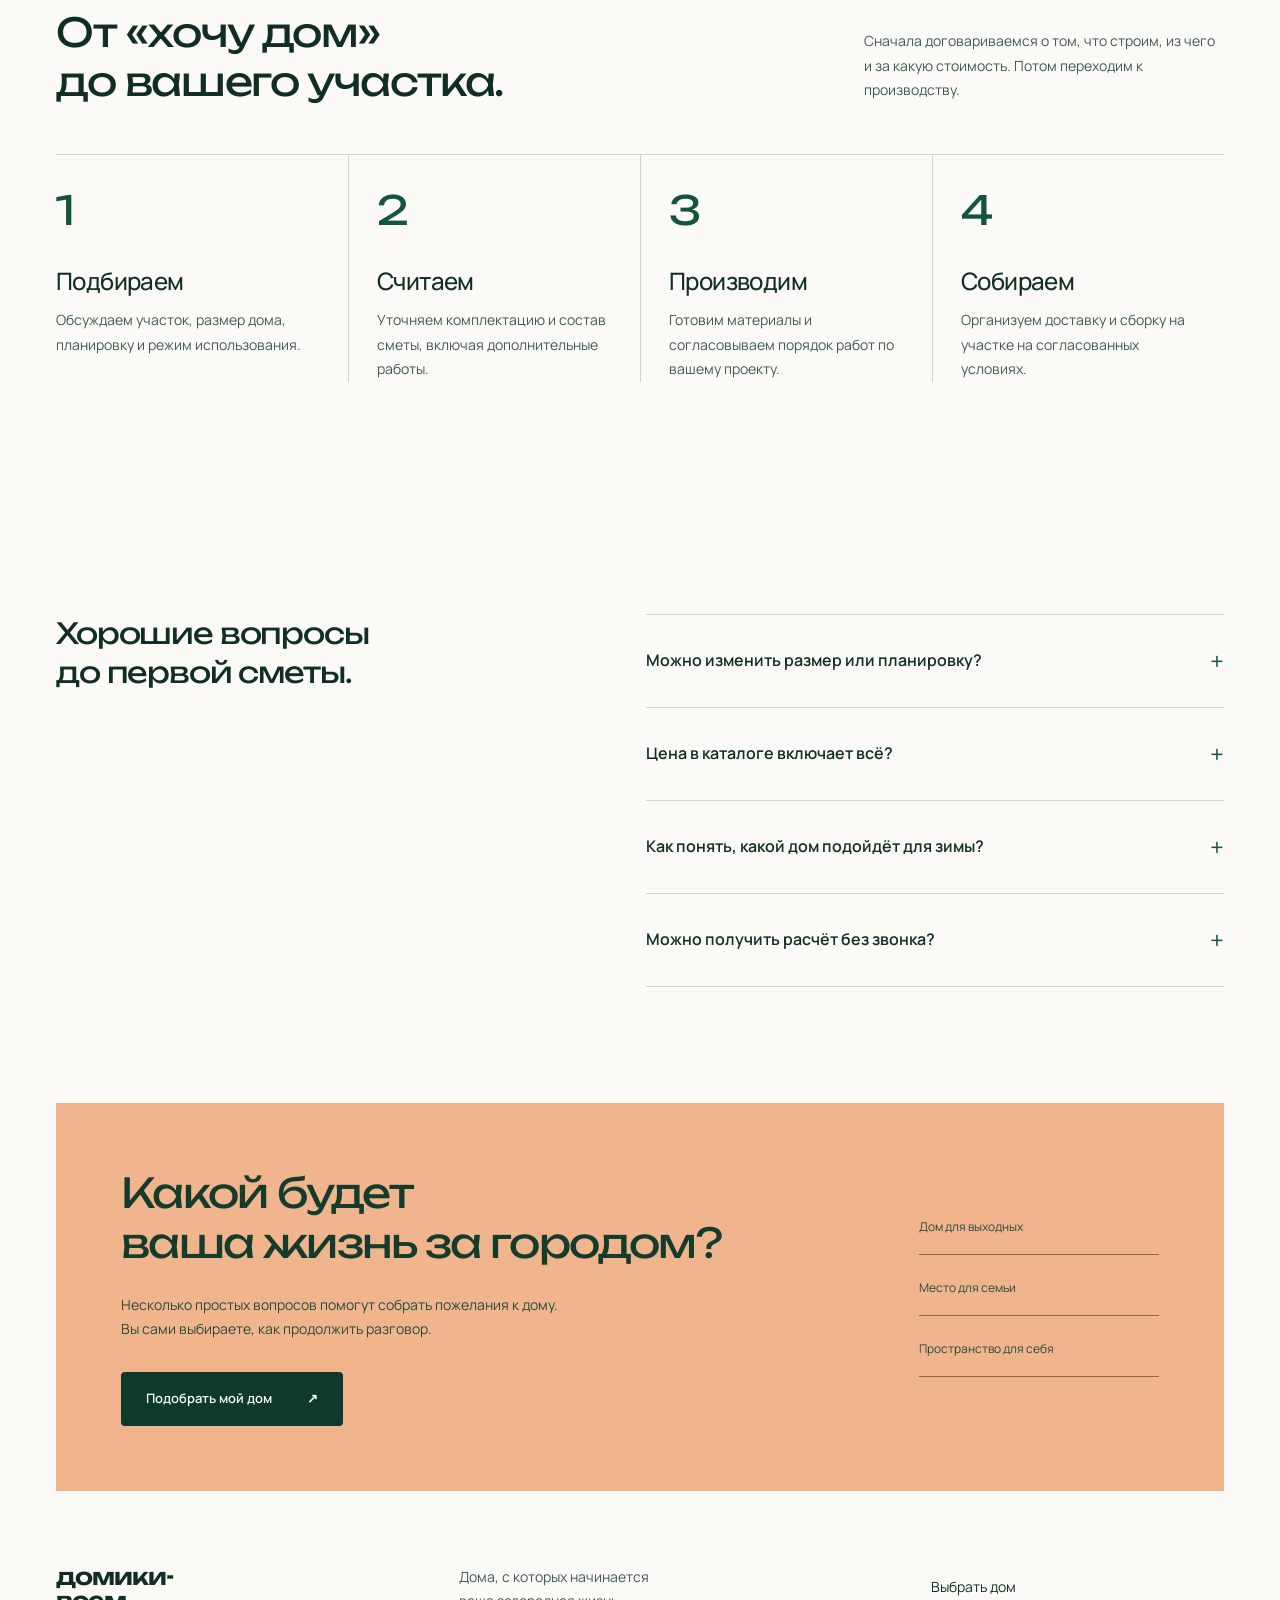
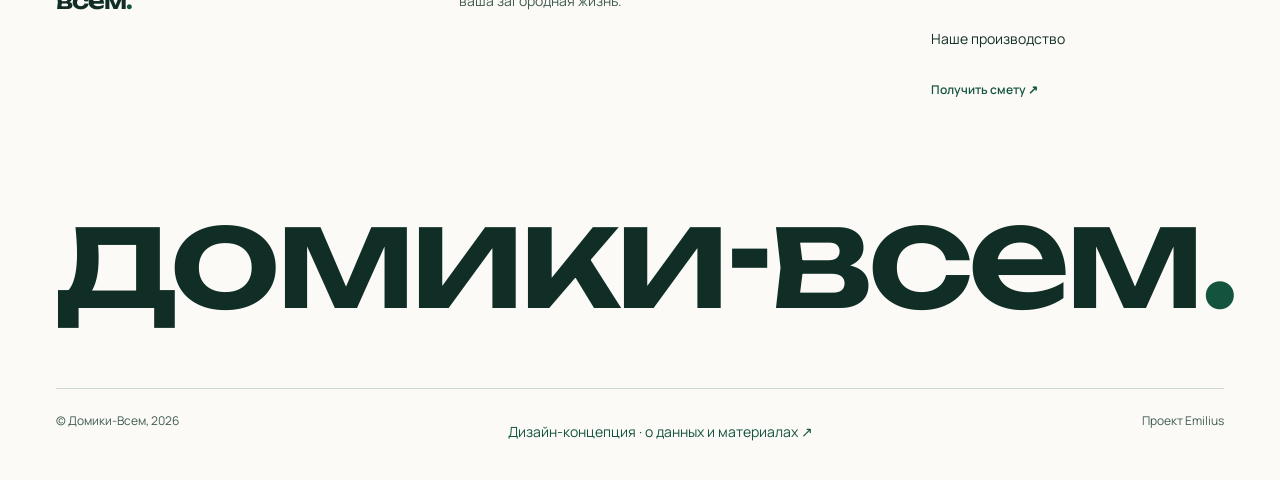
==== commit dce203fc: "Lift header and hero captions to a readable size The header action was set at 11px, its caption at 1" ====
--- a/index.html
+++ b/index.html
@@ -6,7 +6,7 @@
 <meta name="theme-color" content="#0d3a2d">
 <meta name="robots" content="noindex, nofollow"><meta name="description" content="Дизайн-концепция Домики-Всем: дачные и каркасные дома собственного производства. Выберите модель и комплектацию и посмотрите сценарий получения сметы.">
 <title>Домики-Всем — дома для жизни за городом</title>
-<link rel="stylesheet" href="fonts.css?v=c88b00edbe"><link rel="stylesheet" href="display-font.css?v=42f1547f35"><link rel="stylesheet" href="style.css?v=08215e1f0a"><link rel="stylesheet" href="identity.css?v=648a51b84f"><link rel="stylesheet" href="accessibility.css?v=626a3f6ead"><link rel="stylesheet" href="motion.css?v=b789228e05"><link rel="stylesheet" href="palette.css?v=3a1bd7988d"><link rel="stylesheet" href="hero.css?v=05379b63d0"><link rel="preload" as="image" href="assets/house-1-1.webp" imagesrcset="assets/hero-house-760.webp 760w, assets/hero-house-1200.webp 1200w, assets/house-1-1.webp 1600w" imagesizes="(max-width: 768px) 100vw, (max-width: 950px) calc(100vw - 72px), (max-width: 1100px) 660px, 900px">
+<link rel="stylesheet" href="fonts.css?v=c88b00edbe"><link rel="stylesheet" href="display-font.css?v=42f1547f35"><link rel="stylesheet" href="style.css?v=08215e1f0a"><link rel="stylesheet" href="identity.css?v=648a51b84f"><link rel="stylesheet" href="accessibility.css?v=626a3f6ead"><link rel="stylesheet" href="motion.css?v=b789228e05"><link rel="stylesheet" href="palette.css?v=3a1bd7988d"><link rel="stylesheet" href="hero.css?v=44e6cf8ff5"><link rel="preload" as="image" href="assets/house-1-1.webp" imagesrcset="assets/hero-house-760.webp 760w, assets/hero-house-1200.webp 1200w, assets/house-1-1.webp 1600w" imagesizes="(max-width: 768px) 100vw, (max-width: 950px) calc(100vw - 72px), (max-width: 1100px) 660px, 900px">
 </head>
 <body>
 <a class="skip" href="#main">К содержимому</a>
--- a/hero.css
+++ b/hero.css
@@ -197,3 +197,11 @@
  .hero-workshop-photos img{height:92px}
  .hero-workshop-photos a>span{font-size:13px}
 }
+
+/* Readable floor for the header and the first screen: nothing a buyer reads sits below 13px. */
+@media(min-width:951px){
+ .desktop-nav a{font-size:14px}
+ .brand-caption-full{font-size:13px;line-height:1.5}
+ .header-actions>.outline{font-size:14px;min-height:48px;padding:12px 20px;gap:20px}
+}
+.hero-v3 .hero-visual .image-caption{font-size:13px}
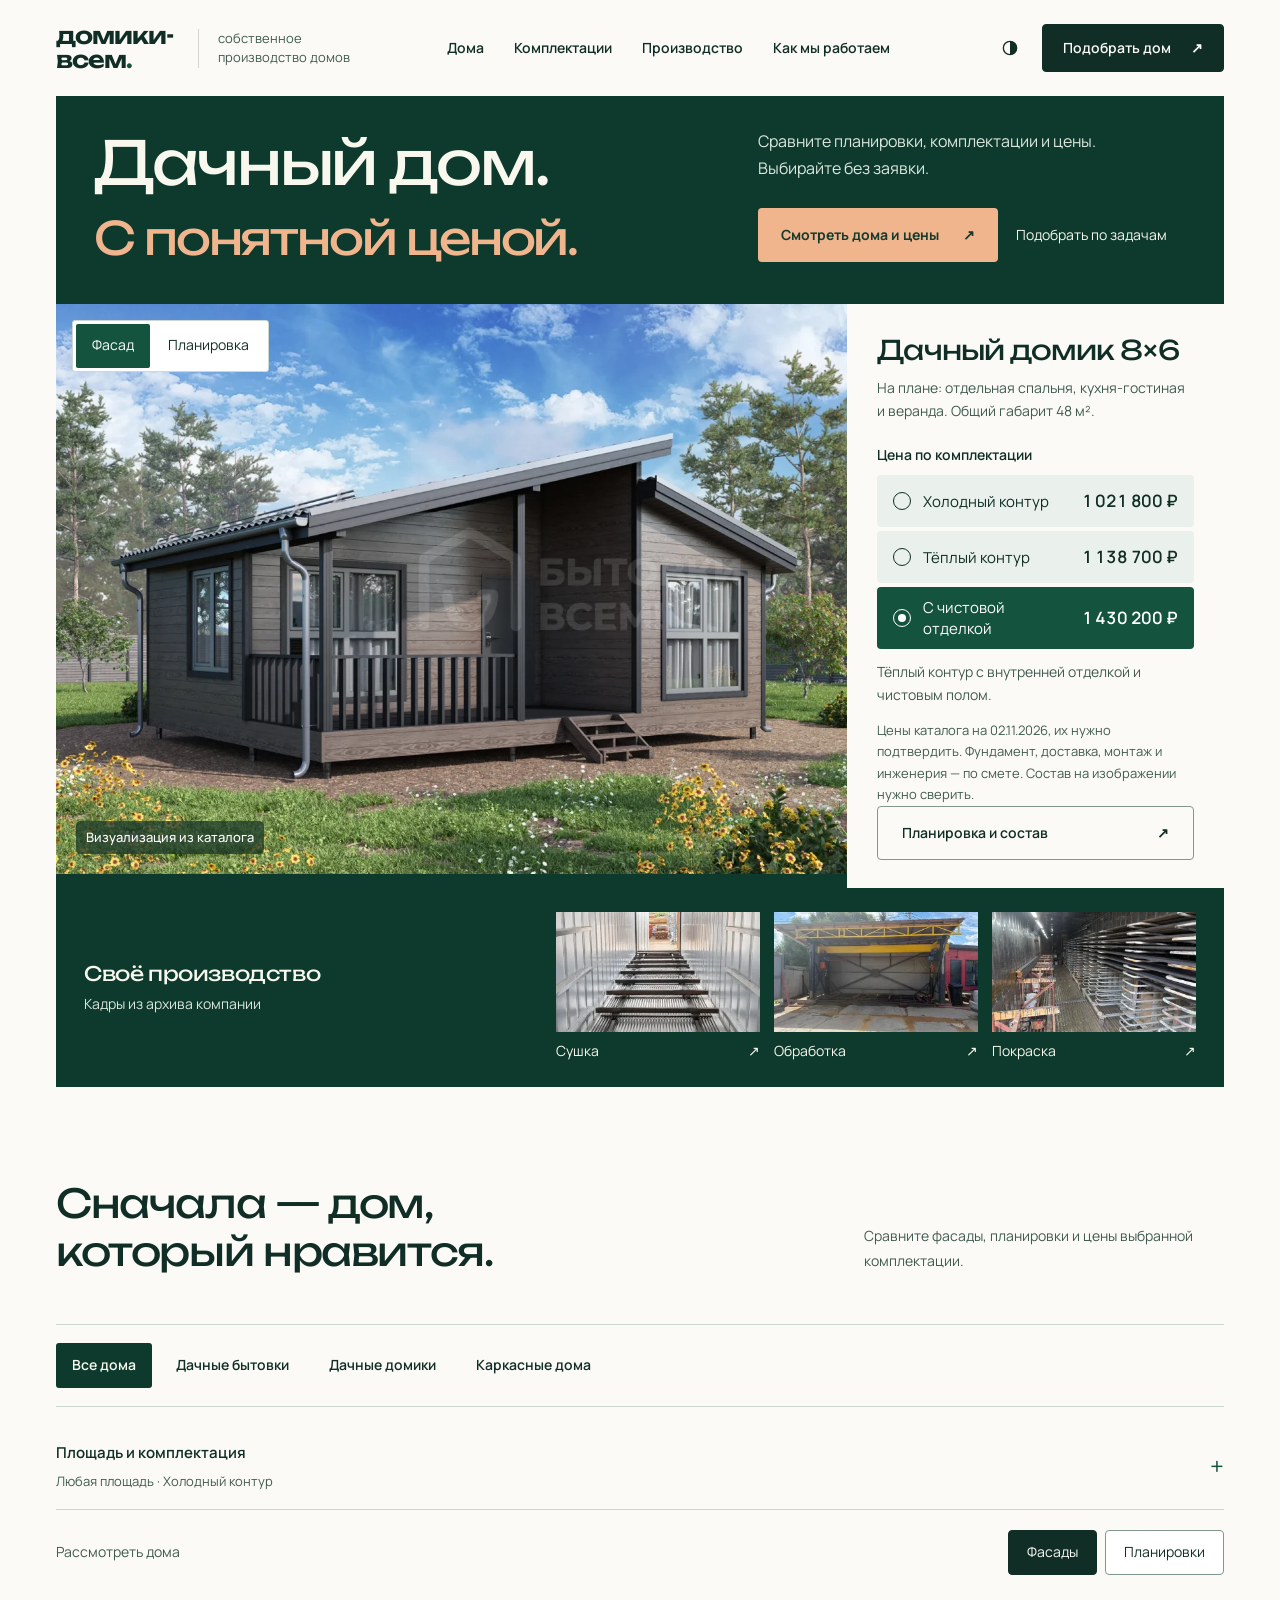
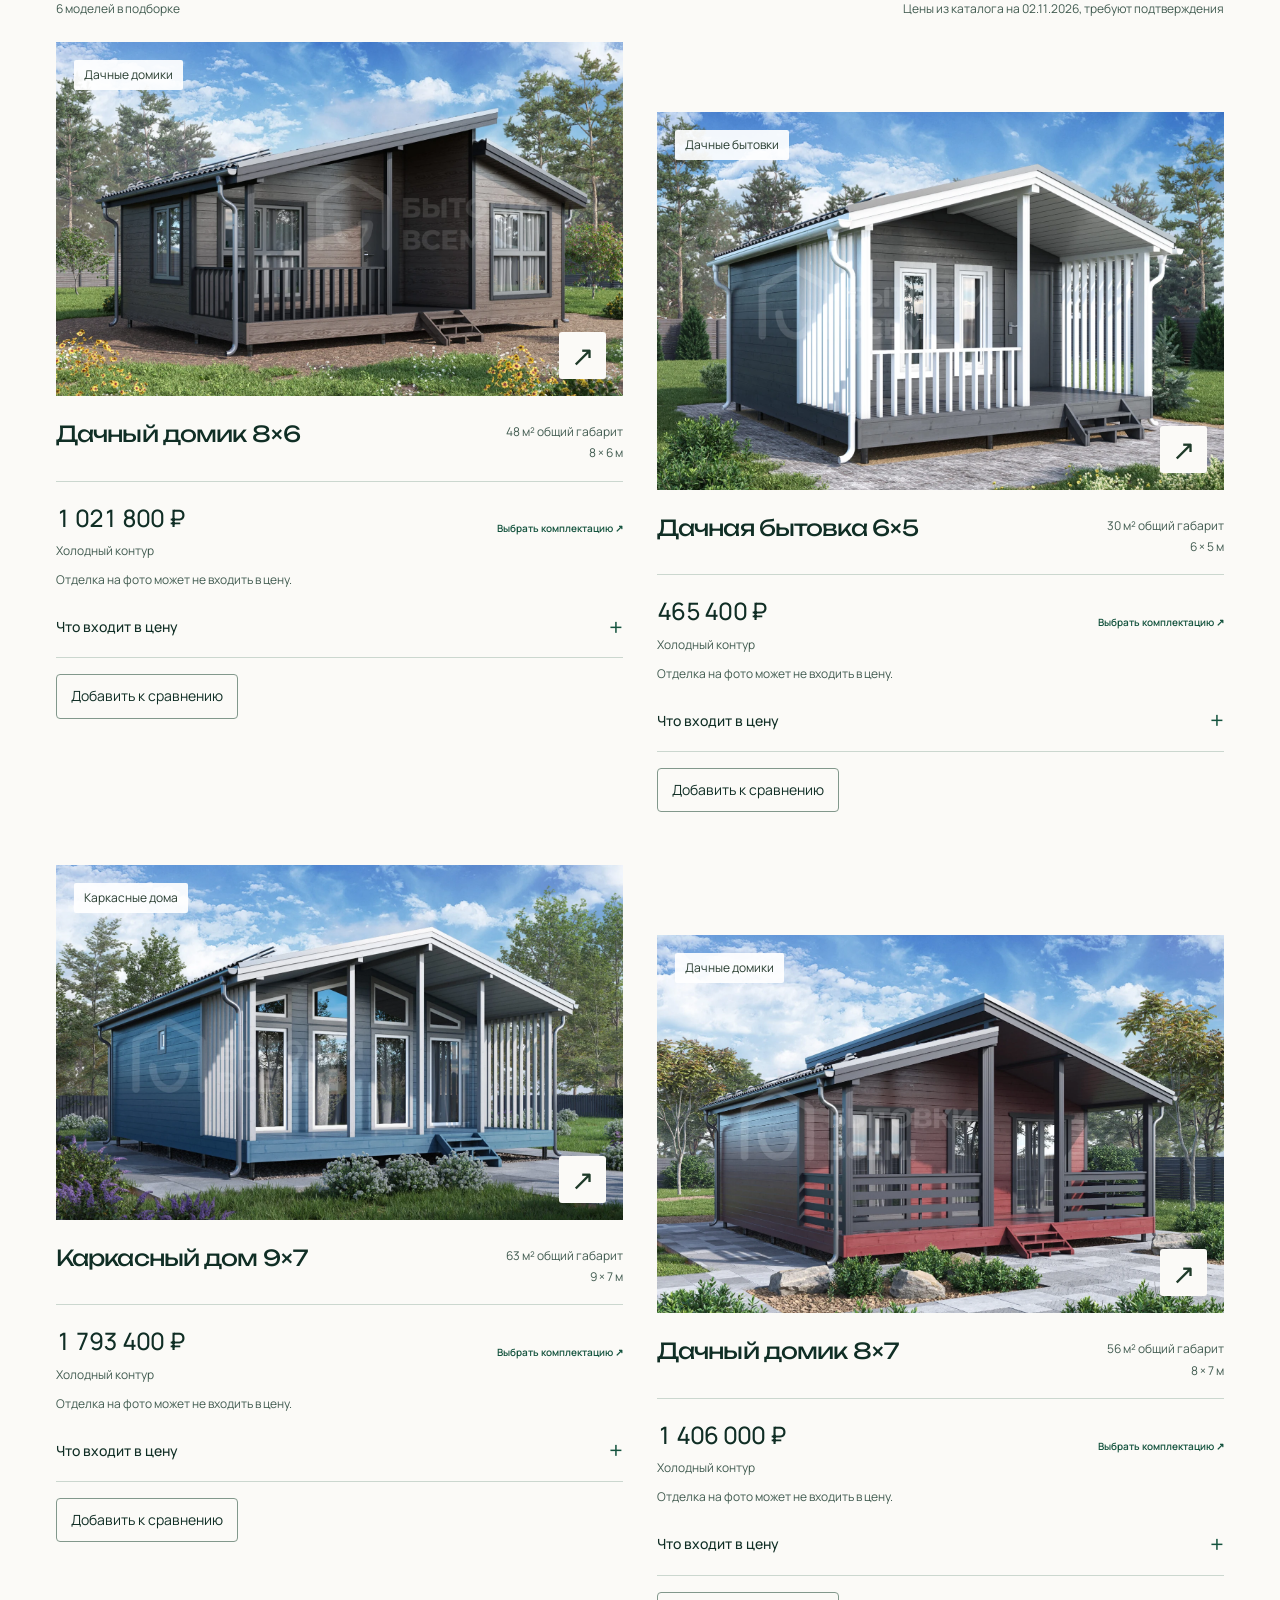
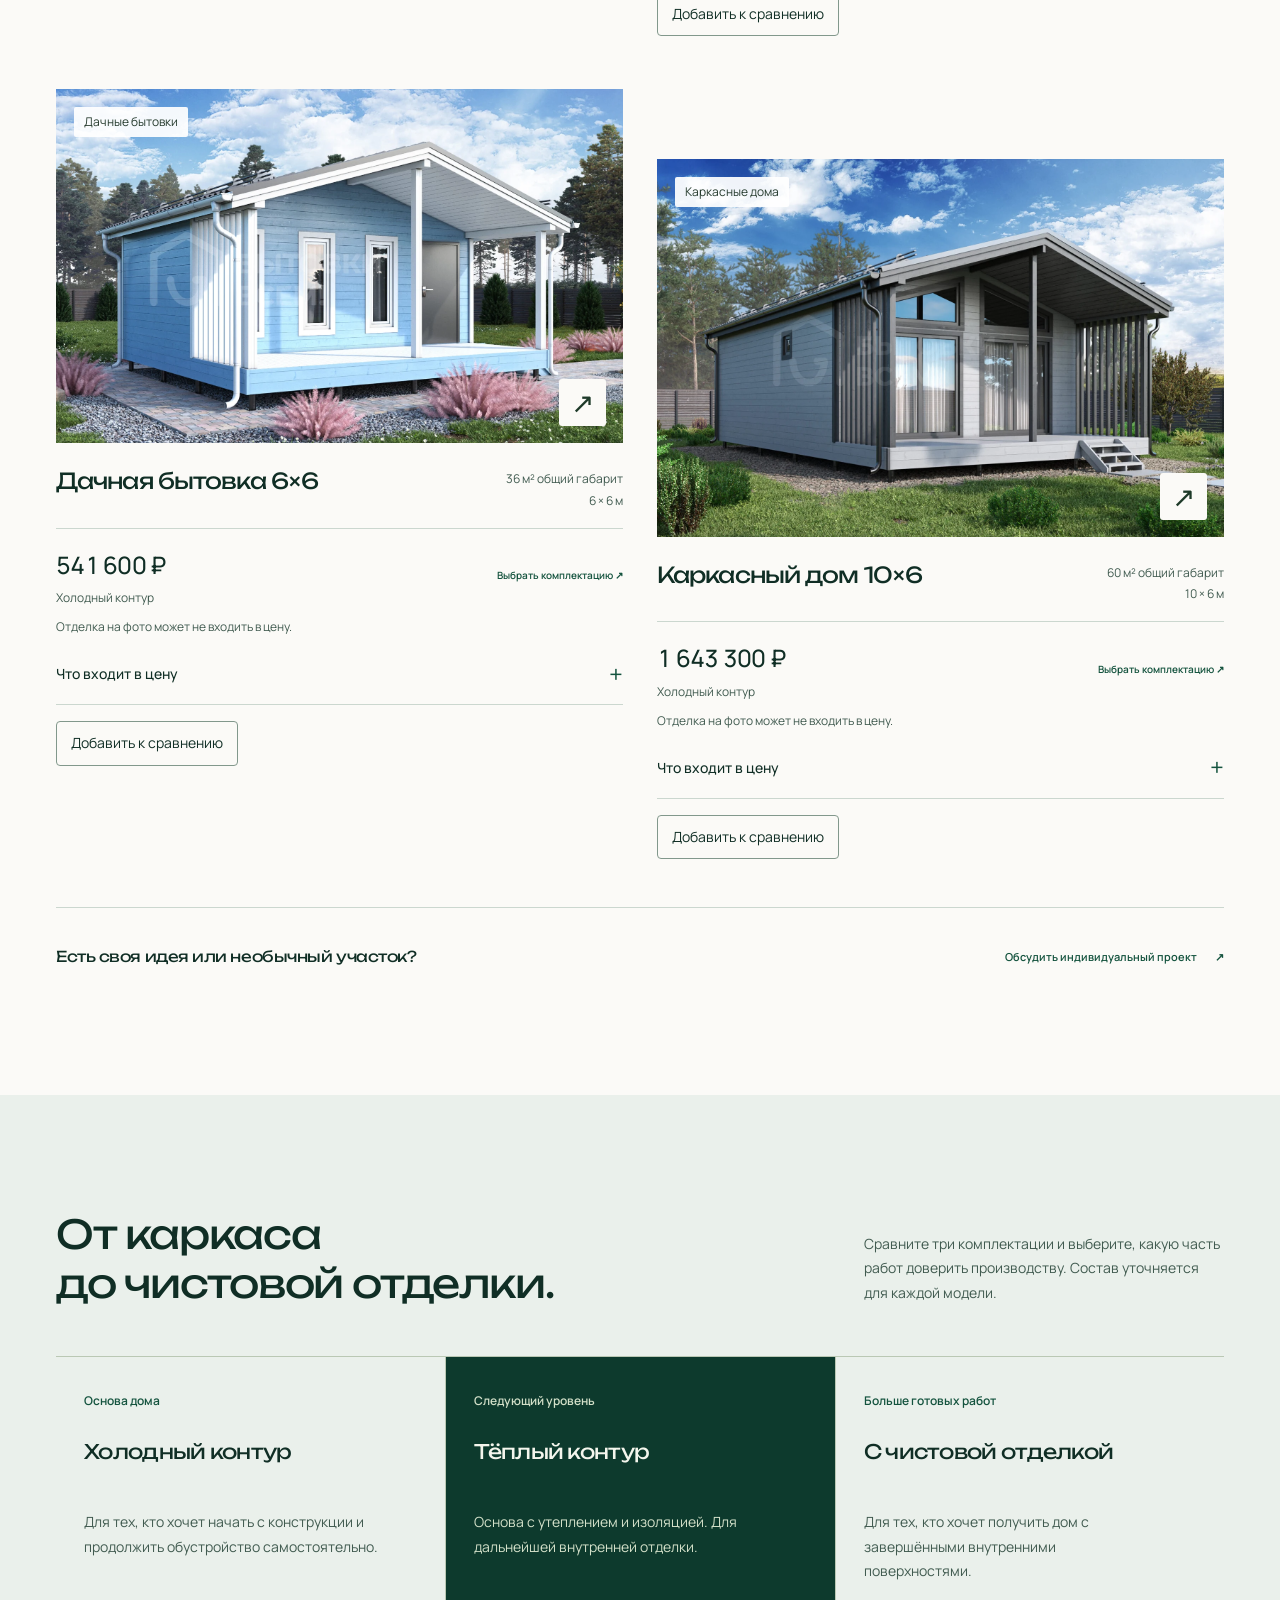
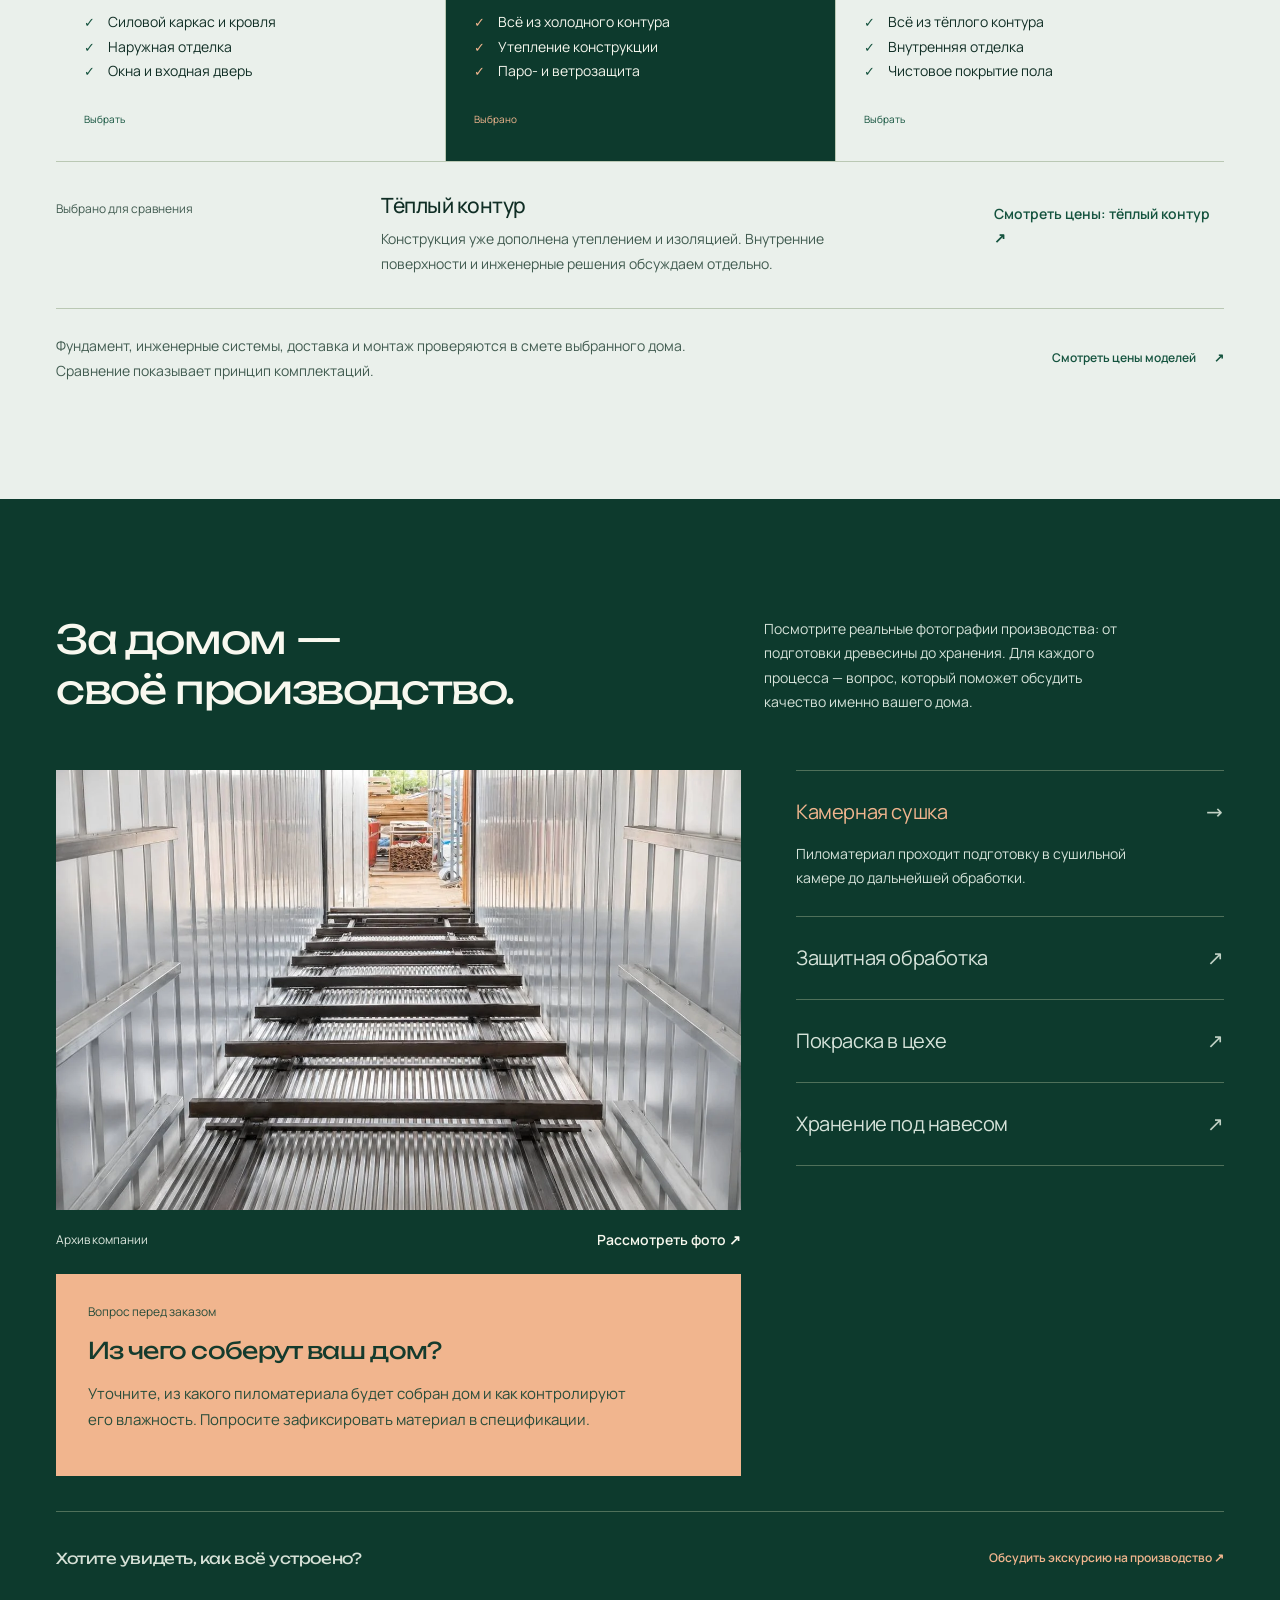
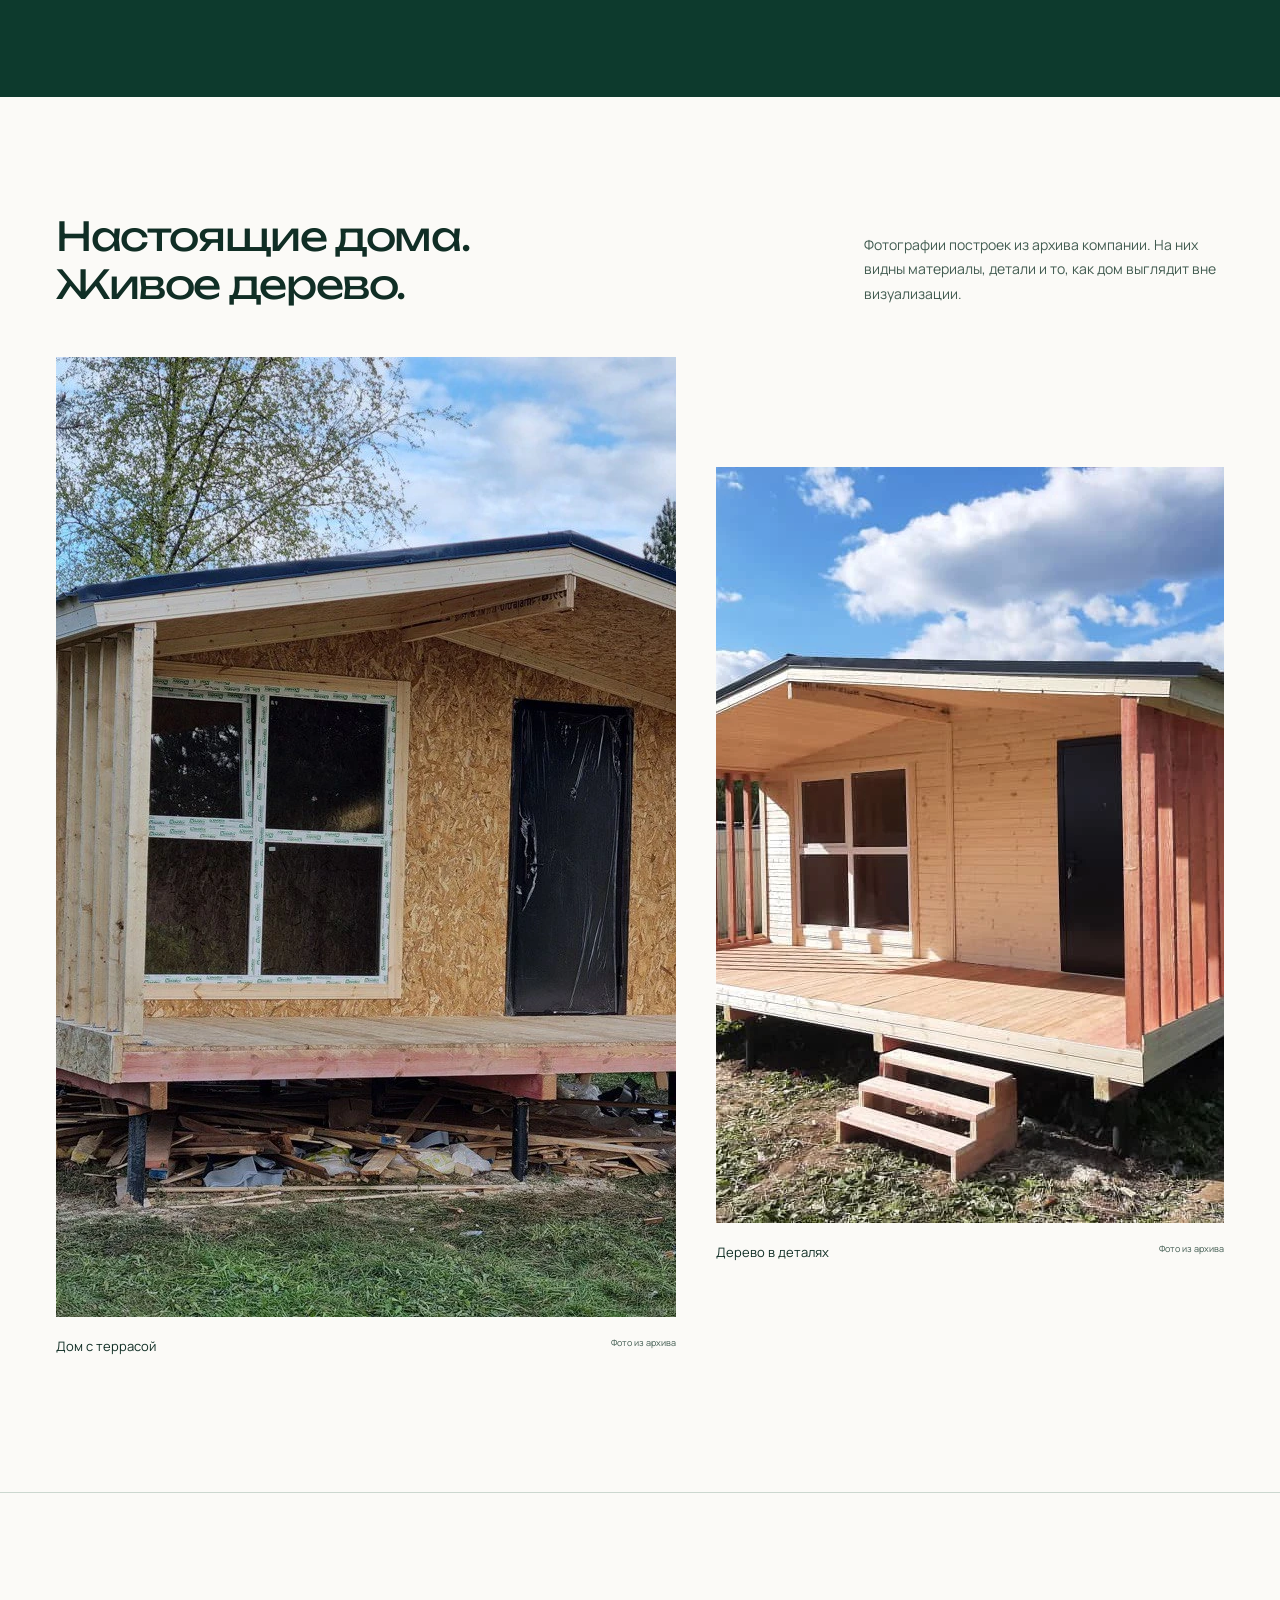
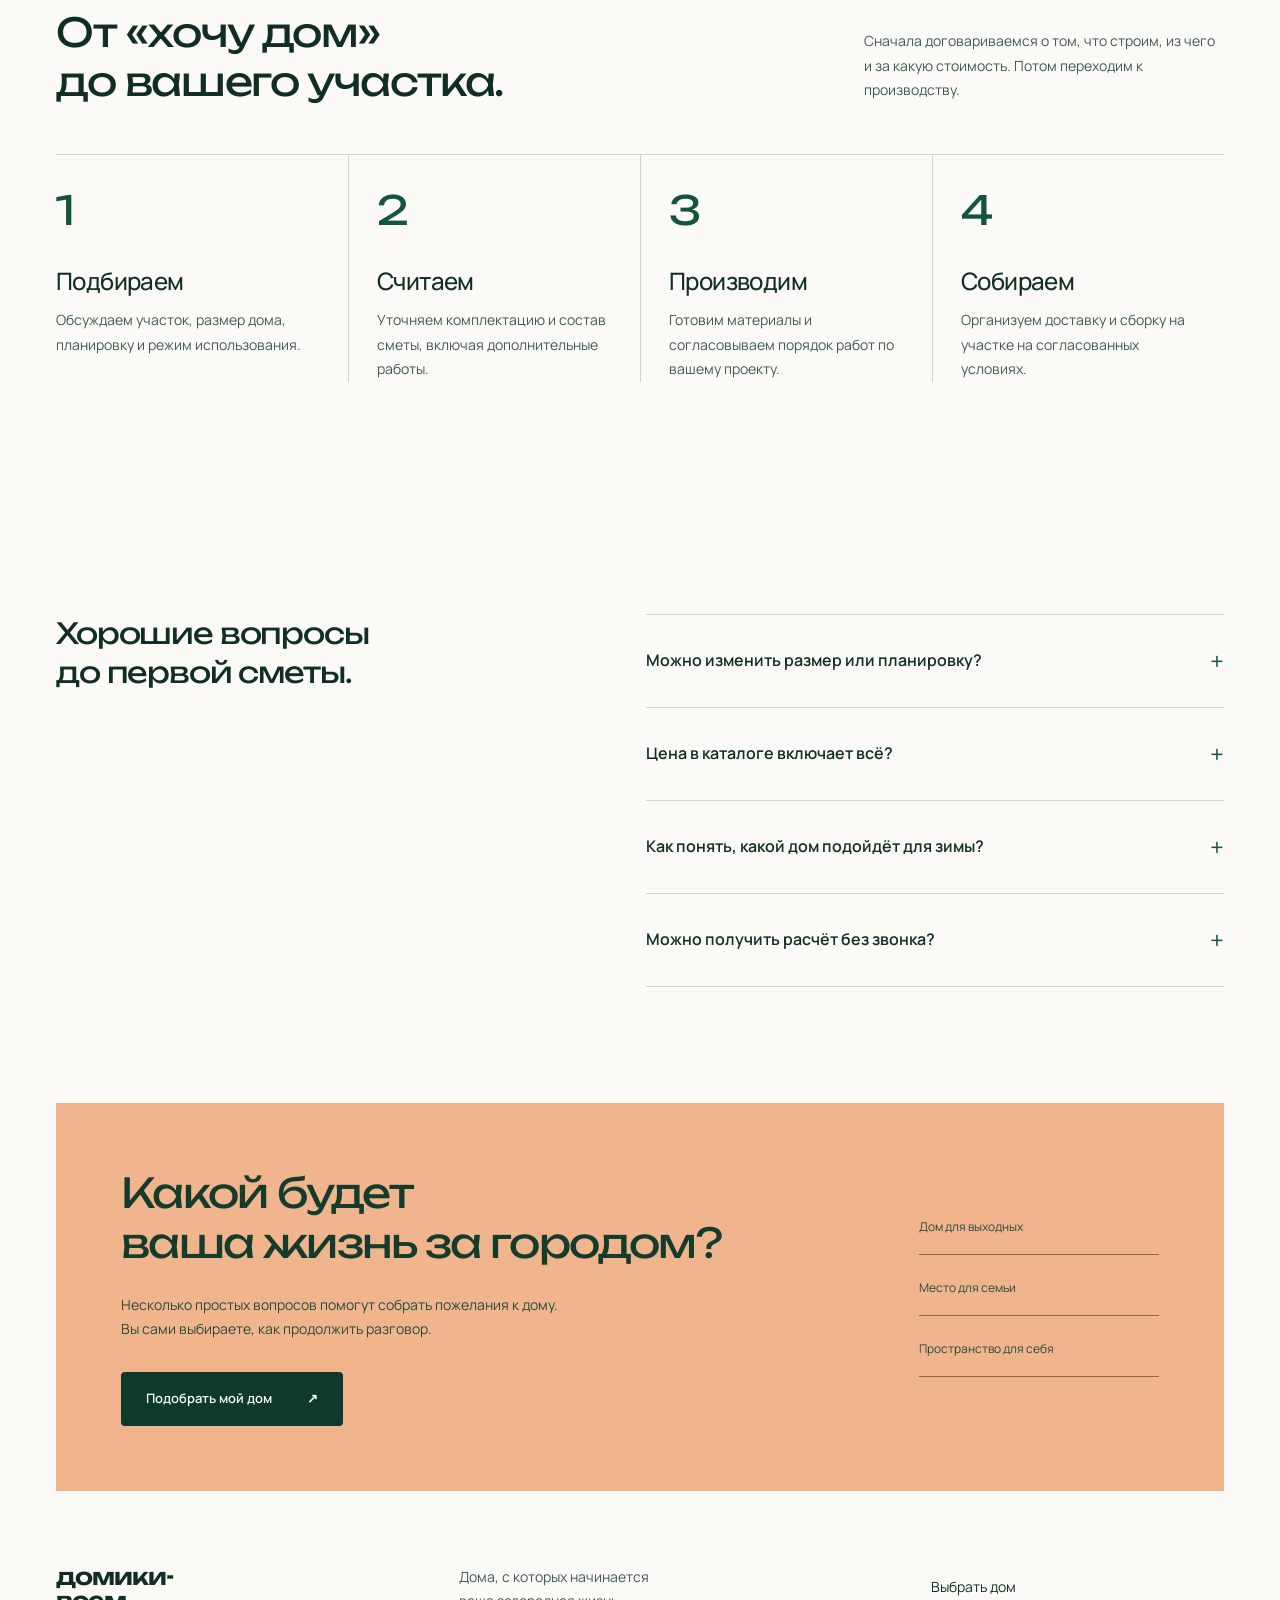
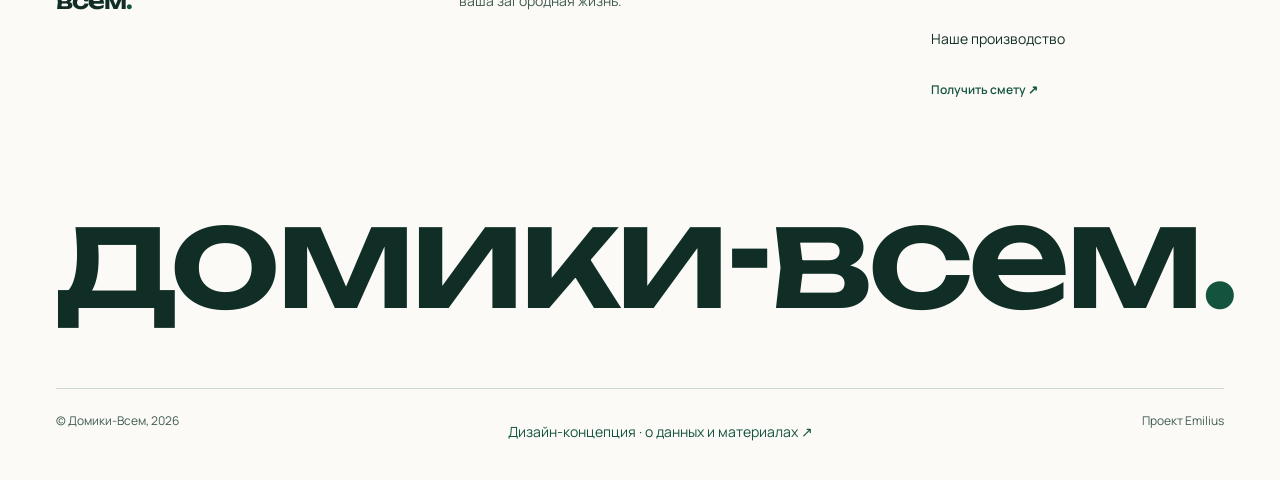
==== commit 18673767: "Keep section headings within two lines on phones Three headings ran to three or four lines at 390px." ====
--- a/index.html
+++ b/index.html
@@ -6,7 +6,7 @@
 <meta name="theme-color" content="#0d3a2d">
 <meta name="robots" content="noindex, nofollow"><meta name="description" content="Дизайн-концепция Домики-Всем: дачные и каркасные дома собственного производства. Выберите модель и комплектацию и посмотрите сценарий получения сметы.">
 <title>Домики-Всем — дома для жизни за городом</title>
-<link rel="stylesheet" href="fonts.css?v=c88b00edbe"><link rel="stylesheet" href="display-font.css?v=42f1547f35"><link rel="stylesheet" href="style.css?v=08215e1f0a"><link rel="stylesheet" href="identity.css?v=648a51b84f"><link rel="stylesheet" href="accessibility.css?v=626a3f6ead"><link rel="stylesheet" href="motion.css?v=b789228e05"><link rel="stylesheet" href="palette.css?v=3a1bd7988d"><link rel="stylesheet" href="hero.css?v=44e6cf8ff5"><link rel="preload" as="image" href="assets/house-1-1.webp" imagesrcset="assets/hero-house-760.webp 760w, assets/hero-house-1200.webp 1200w, assets/house-1-1.webp 1600w" imagesizes="(max-width: 768px) 100vw, (max-width: 950px) calc(100vw - 72px), (max-width: 1100px) 660px, 900px">
+<link rel="stylesheet" href="fonts.css?v=c88b00edbe"><link rel="stylesheet" href="display-font.css?v=42f1547f35"><link rel="stylesheet" href="style.css?v=08215e1f0a"><link rel="stylesheet" href="identity.css?v=648a51b84f"><link rel="stylesheet" href="accessibility.css?v=626a3f6ead"><link rel="stylesheet" href="motion.css?v=b789228e05"><link rel="stylesheet" href="palette.css?v=3a1bd7988d"><link rel="stylesheet" href="hero.css?v=d025a35cda"><link rel="preload" as="image" href="assets/house-1-1.webp" imagesrcset="assets/hero-house-760.webp 760w, assets/hero-house-1200.webp 1200w, assets/house-1-1.webp 1600w" imagesizes="(max-width: 768px) 100vw, (max-width: 950px) calc(100vw - 72px), (max-width: 1100px) 660px, 900px">
 </head>
 <body>
 <a class="skip" href="#main">К содержимому</a>
@@ -46,7 +46,7 @@
 <section class="packages-section section" id="packages" aria-labelledby="packages-title"><div class="container"><div class="section-heading"><div><h2 id="packages-title">От каркаса<br>до чистовой отделки.</h2></div><p class="section-intro">Сравните три комплектации и выберите, какую часть работ доверить производству. Состав уточняется для каждой модели.</p></div>
 <div class="package-columns"><article class="package-choice" data-readiness="0" tabindex="0" role="button" aria-pressed="false" aria-label="Показать холодный контур"><span class="package-index">Основа дома</span><h3>Холодный контур</h3><p>Для тех, кто хочет начать с конструкции и продолжить обустройство самостоятельно.</p><ul><li>Силовой каркас и кровля</li><li>Наружная отделка</li><li>Окна и входная дверь</li></ul></article><article class="package-featured package-choice" data-readiness="1" tabindex="0" role="button" aria-pressed="true" aria-label="Показать тёплый контур"><span class="package-index">Следующий уровень</span><h3>Тёплый контур</h3><p>Основа с утеплением и изоляцией. Для дальнейшей внутренней отделки.</p><ul><li>Всё из холодного контура</li><li>Утепление конструкции</li><li>Паро- и ветрозащита</li></ul></article><article class="package-choice" data-readiness="2" tabindex="0" role="button" aria-pressed="false" aria-label="Показать чистовую отделку"><span class="package-index">Больше готовых работ</span><h3>С чистовой отделкой</h3><p>Для тех, кто хочет получить дом с завершёнными внутренними поверхностями.</p><ul><li>Всё из тёплого контура</li><li>Внутренняя отделка</li><li>Чистовое покрытие пола</li></ul></article></div><div class="readiness-summary" aria-live="polite"><span class="readiness-label">Выбрано для сравнения</span><div><h3 id="readiness-title">Тёплый контур</h3><p id="readiness-copy">Конструкция уже дополнена утеплением и изоляцией. Внутренние поверхности и инженерные решения обсуждаем отдельно.</p></div><a class="text-button" id="readiness-catalog" href="#catalog">Смотреть цены: тёплый контур ↗</a></div><div class="package-footnote"><p>Фундамент, инженерные системы, доставка и монтаж проверяются в смете выбранного дома. Сравнение показывает принцип комплектаций.</p><a class="text-button" href="#catalog">Смотреть цены моделей <span aria-hidden="true">↗</span></a></div>
 </div></section>
-<section class="production-section section" id="production" aria-labelledby="production-title"><div class="container"><div class="production-top"><div><h2 id="production-title">За красивым домом — <br>настоящее производство.</h2></div><p>Посмотрите реальные фотографии производства: от подготовки древесины до хранения. Для каждого процесса — вопрос, который поможет обсудить качество именно вашего дома.</p></div><div class="production-layout"><div class="production-tabs" role="group" aria-label="Процессы производства"><button class="production-tab active" data-production="drying" aria-pressed="true"><span class="production-tab-title">Камерная сушка <span aria-hidden="true">↗</span></span><span class="production-tab-copy">Пиломатериал проходит подготовку в сушильной камере до дальнейшей обработки.</span></button><button class="production-tab" data-production="treatment" aria-pressed="false"><span class="production-tab-title">Защитная обработка <span aria-hidden="true">↗</span></span><span class="production-tab-copy">На производстве есть ванна для обработки древесины огнебиозащитным составом.</span></button><button class="production-tab" data-production="painting" aria-pressed="false"><span class="production-tab-title">Покраска в цехе <span aria-hidden="true">↗</span></span><span class="production-tab-copy">Отдельный покрасочный цех позволяет работать с материалом круглый год.</span></button><button class="production-tab" data-production="warehouse" aria-pressed="false"><span class="production-tab-title">Хранение под навесом <span aria-hidden="true">↗</span></span><span class="production-tab-copy">Подготовленные к отправке материалы хранятся на территории производства под навесом.</span></button></div><div class="production-evidence"><div class="production-visual"><img id="production-image" src="assets/drying.webp" alt="Сушильная камера на производстве Домики-Всем" width="1200" height="900" loading="lazy"></div><div class="production-photo-tools"><span>Архив компании</span><a class="text-button" id="production-full" href="assets/drying.webp" target="_blank" rel="noopener" aria-label="Рассмотреть фото: Камерная сушка (новая вкладка)">Рассмотреть фото ↗</a></div><div class="production-question" aria-live="polite" aria-atomic="true"><span>Вопрос перед заказом</span><h3 id="production-question-title">Из чего соберут ваш дом?</h3><p id="production-question-copy">Уточните, из какого пиломатериала будет собран дом и как контролируют его влажность. Попросите зафиксировать материал в спецификации.</p></div></div></div><div class="production-visit"><p>Хотите увидеть, как всё устроено?</p><button class="text-button" id="tour-request">Обсудить экскурсию на производство ↗</button></div></div></section>
+<section class="production-section section" id="production" aria-labelledby="production-title"><div class="container"><div class="production-top"><div><h2 id="production-title">За домом — <br>своё производство.</h2></div><p>Посмотрите реальные фотографии производства: от подготовки древесины до хранения. Для каждого процесса — вопрос, который поможет обсудить качество именно вашего дома.</p></div><div class="production-layout"><div class="production-tabs" role="group" aria-label="Процессы производства"><button class="production-tab active" data-production="drying" aria-pressed="true"><span class="production-tab-title">Камерная сушка <span aria-hidden="true">↗</span></span><span class="production-tab-copy">Пиломатериал проходит подготовку в сушильной камере до дальнейшей обработки.</span></button><button class="production-tab" data-production="treatment" aria-pressed="false"><span class="production-tab-title">Защитная обработка <span aria-hidden="true">↗</span></span><span class="production-tab-copy">На производстве есть ванна для обработки древесины огнебиозащитным составом.</span></button><button class="production-tab" data-production="painting" aria-pressed="false"><span class="production-tab-title">Покраска в цехе <span aria-hidden="true">↗</span></span><span class="production-tab-copy">Отдельный покрасочный цех позволяет работать с материалом круглый год.</span></button><button class="production-tab" data-production="warehouse" aria-pressed="false"><span class="production-tab-title">Хранение под навесом <span aria-hidden="true">↗</span></span><span class="production-tab-copy">Подготовленные к отправке материалы хранятся на территории производства под навесом.</span></button></div><div class="production-evidence"><div class="production-visual"><img id="production-image" src="assets/drying.webp" alt="Сушильная камера на производстве Домики-Всем" width="1200" height="900" loading="lazy"></div><div class="production-photo-tools"><span>Архив компании</span><a class="text-button" id="production-full" href="assets/drying.webp" target="_blank" rel="noopener" aria-label="Рассмотреть фото: Камерная сушка (новая вкладка)">Рассмотреть фото ↗</a></div><div class="production-question" aria-live="polite" aria-atomic="true"><span>Вопрос перед заказом</span><h3 id="production-question-title">Из чего соберут ваш дом?</h3><p id="production-question-copy">Уточните, из какого пиломатериала будет собран дом и как контролируют его влажность. Попросите зафиксировать материал в спецификации.</p></div></div></div><div class="production-visit"><p>Хотите увидеть, как всё устроено?</p><button class="text-button" id="tour-request">Обсудить экскурсию на производство ↗</button></div></div></section>
 <section class="section container real-houses" aria-labelledby="real-title"><div class="section-heading"><div><h2 id="real-title">Настоящие дома.<br>Живое дерево.</h2></div><p class="section-intro">Фотографии построек из архива компании. На них видны материалы, детали и то, как дом выглядит вне визуализации.</p></div><div class="built-grid"><figure><img src="assets/built-house.webp" alt="Построенный деревянный дом с крытой террасой" width="1280" height="960" loading="lazy"><figcaption>Дом с террасой <span>Фото из архива</span></figcaption></figure><figure><img src="assets/built-house-2.webp" alt="Дачный дом с деревянной отделкой и перилами террасы" width="1008" height="756" loading="lazy"><figcaption>Дерево в деталях <span>Фото из архива</span></figcaption></figure></div></section>
 <section class="section process-section container" id="process" aria-labelledby="process-title"><div class="section-heading"><div><h2 id="process-title">От «хочу дом»<br>до вашего участка.</h2></div><p class="section-intro">Сначала договариваемся о том, что строим, из чего и за какую стоимость. Потом переходим к производству.</p></div><ol class="process-list"><li><span class="step-number">1</span><h3>Подбираем</h3><p>Обсуждаем участок, размер дома, планировку и режим использования.</p></li><li><span class="step-number">2</span><h3>Считаем</h3><p>Уточняем комплектацию и состав сметы, включая дополнительные работы.</p></li><li><span class="step-number">3</span><h3>Производим</h3><p>Готовим материалы и согласовываем порядок работ по вашему проекту.</p></li><li><span class="step-number">4</span><h3>Собираем</h3><p>Организуем доставку и сборку на участке на согласованных условиях.</p></li></ol></section>
 <section class="section faq-section container" aria-labelledby="faq-title"><div class="faq-layout"><h2 id="faq-title">Хорошие вопросы<br>до первой сметы.</h2><div class="faq-list"><details><summary>Можно изменить размер или планировку?</summary><p>Компания рассматривает индивидуальные проекты. Расскажите о нужном размере, расположении окон, входа и террасы: возможность изменений и стоимость уточняются по проекту.</p></details><details><summary>Цена в каталоге включает всё?</summary><p>В каталоге показана цена комплектации из открытого каталога на дату подготовки концепции. Актуальную стоимость, фундамент, доставку, монтаж и инженерные системы нужно подтвердить в индивидуальной смете.</p></details><details><summary>Как понять, какой дом подойдёт для зимы?</summary><p>При подборе укажите, планируете ли приезжать зимой или жить постоянно. Утепление, отопление и инженерные решения должны соответствовать режиму использования: одно название комплектации этого не определяет.</p></details><details><summary>Можно получить расчёт без звонка?</summary><p>Да, в предлагаемом сценарии можно выбрать Telegram и указать свой username. Если удобнее другой мессенджер, можно оставить телефон и не давать разрешение на звонок.</p></details></div></div></section>
--- a/hero.css
+++ b/hero.css
@@ -205,3 +205,14 @@
  .header-actions>.outline{font-size:14px;min-height:48px;padding:12px 20px;gap:20px}
 }
 .hero-v3 .hero-visual .image-caption{font-size:13px}
+
+/* Phone headings stay within two lines: forced desktop breaks are dropped where they add a line. */
+@media(max-width:768px){
+ #packages-title br,.final-section h2 br{display:none}
+ .final-section h2{font-size:25px}
+}
+@media(max-width:370px){
+ #process-title{font-size:24px}
+ .final-section{padding-left:20px;padding-right:20px}
+ .final-section h2{font-size:21px}
+}
